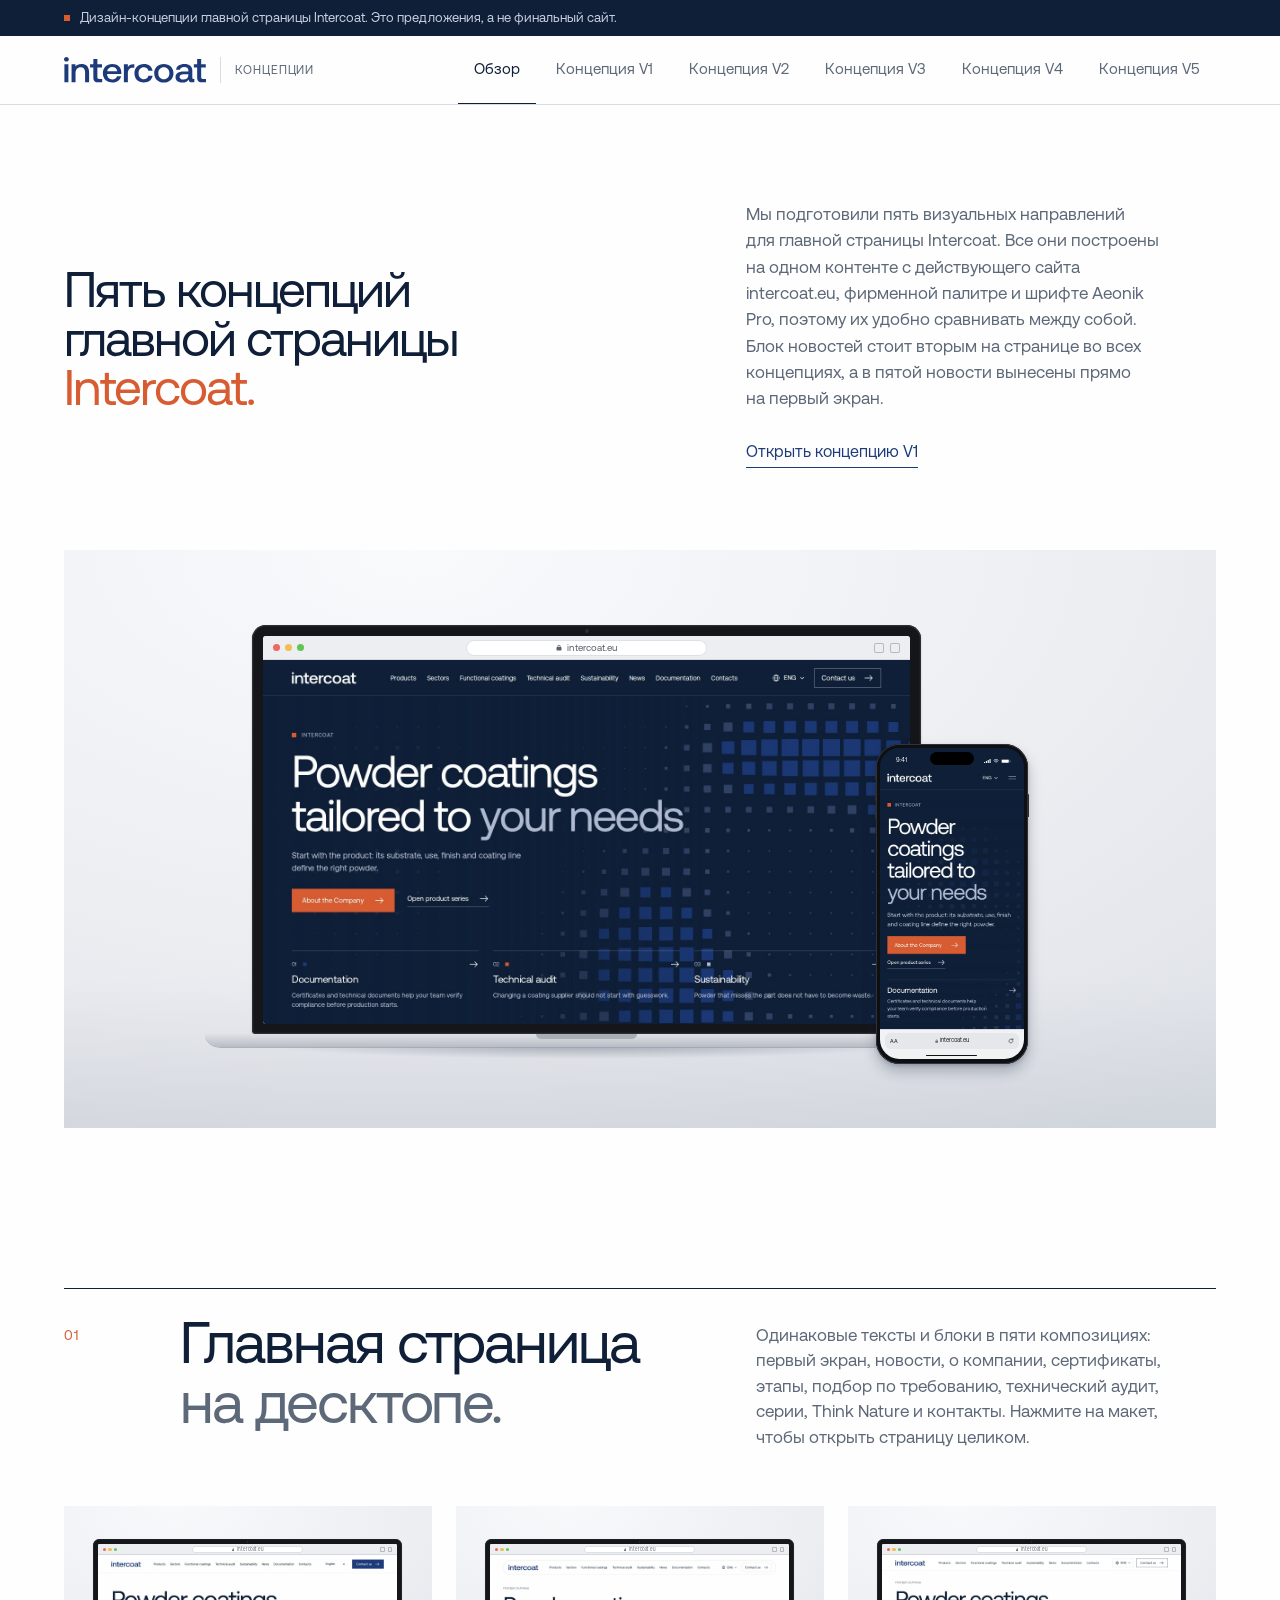
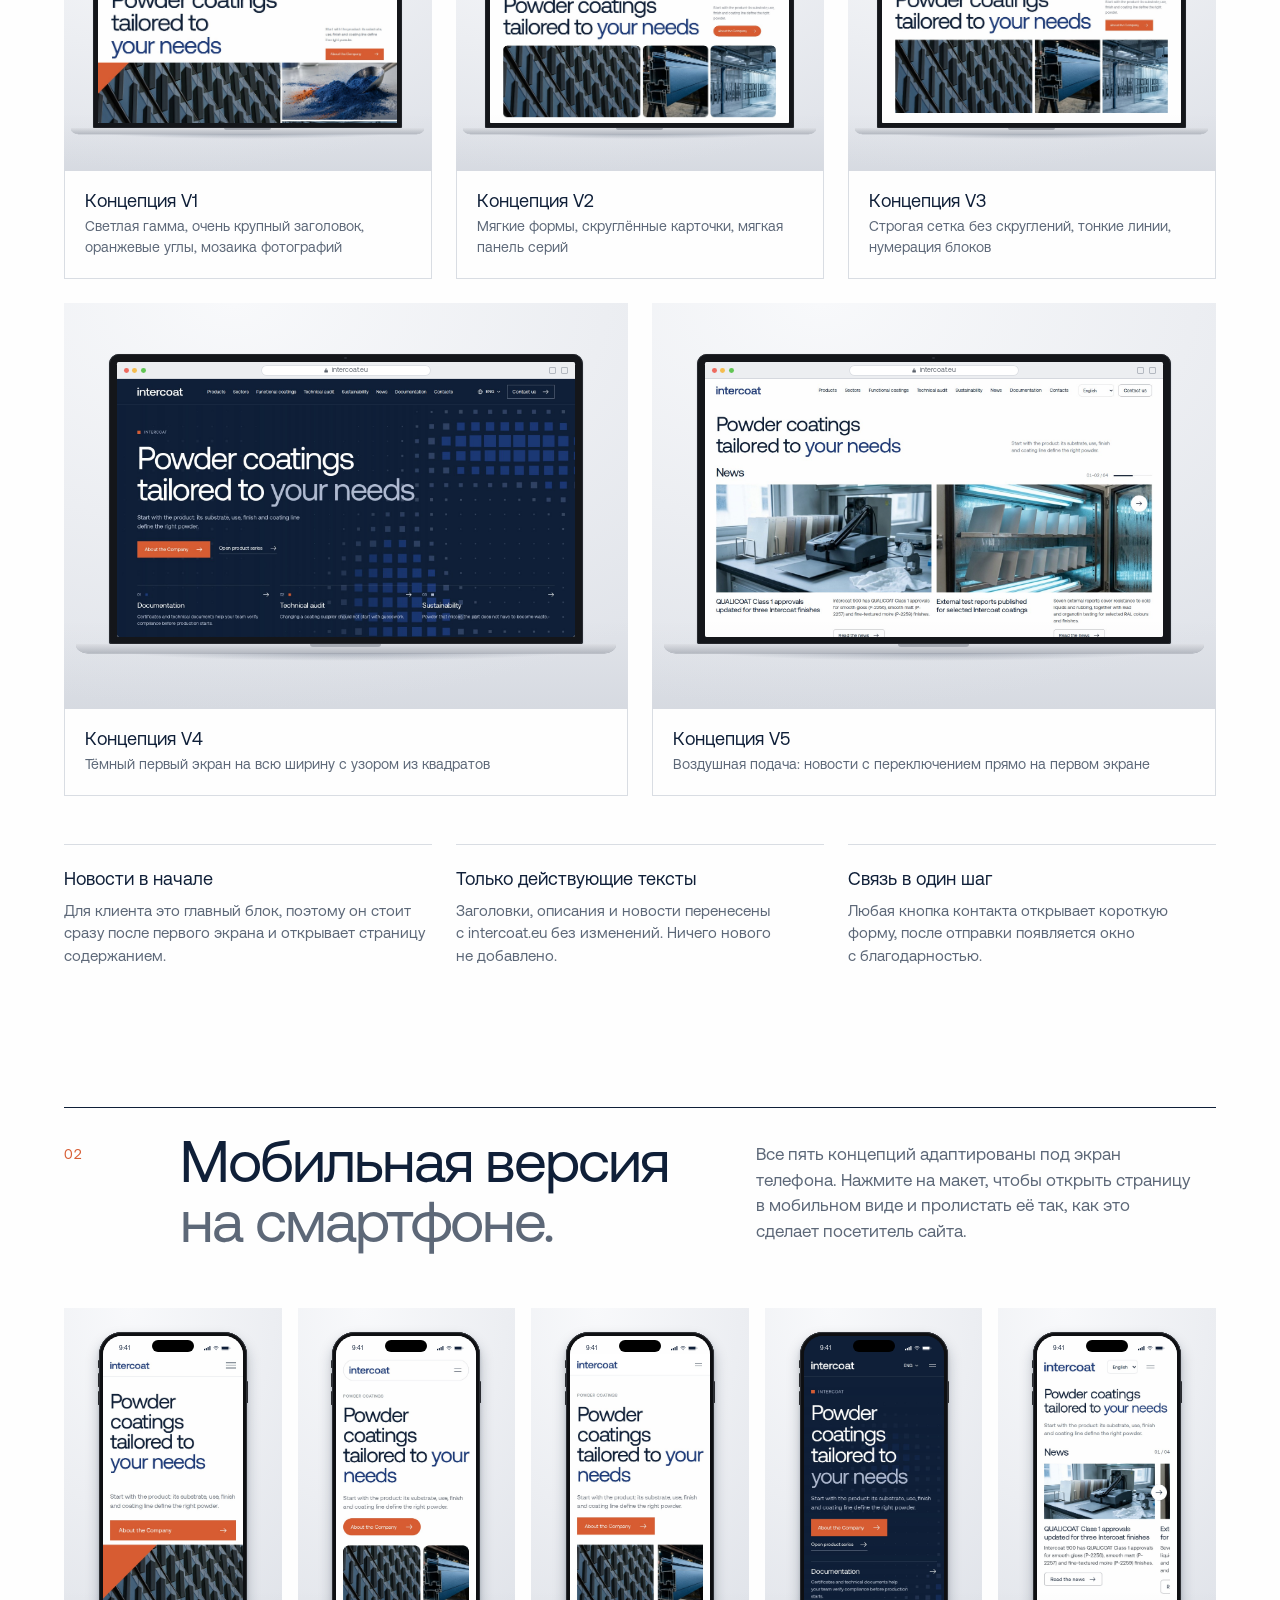
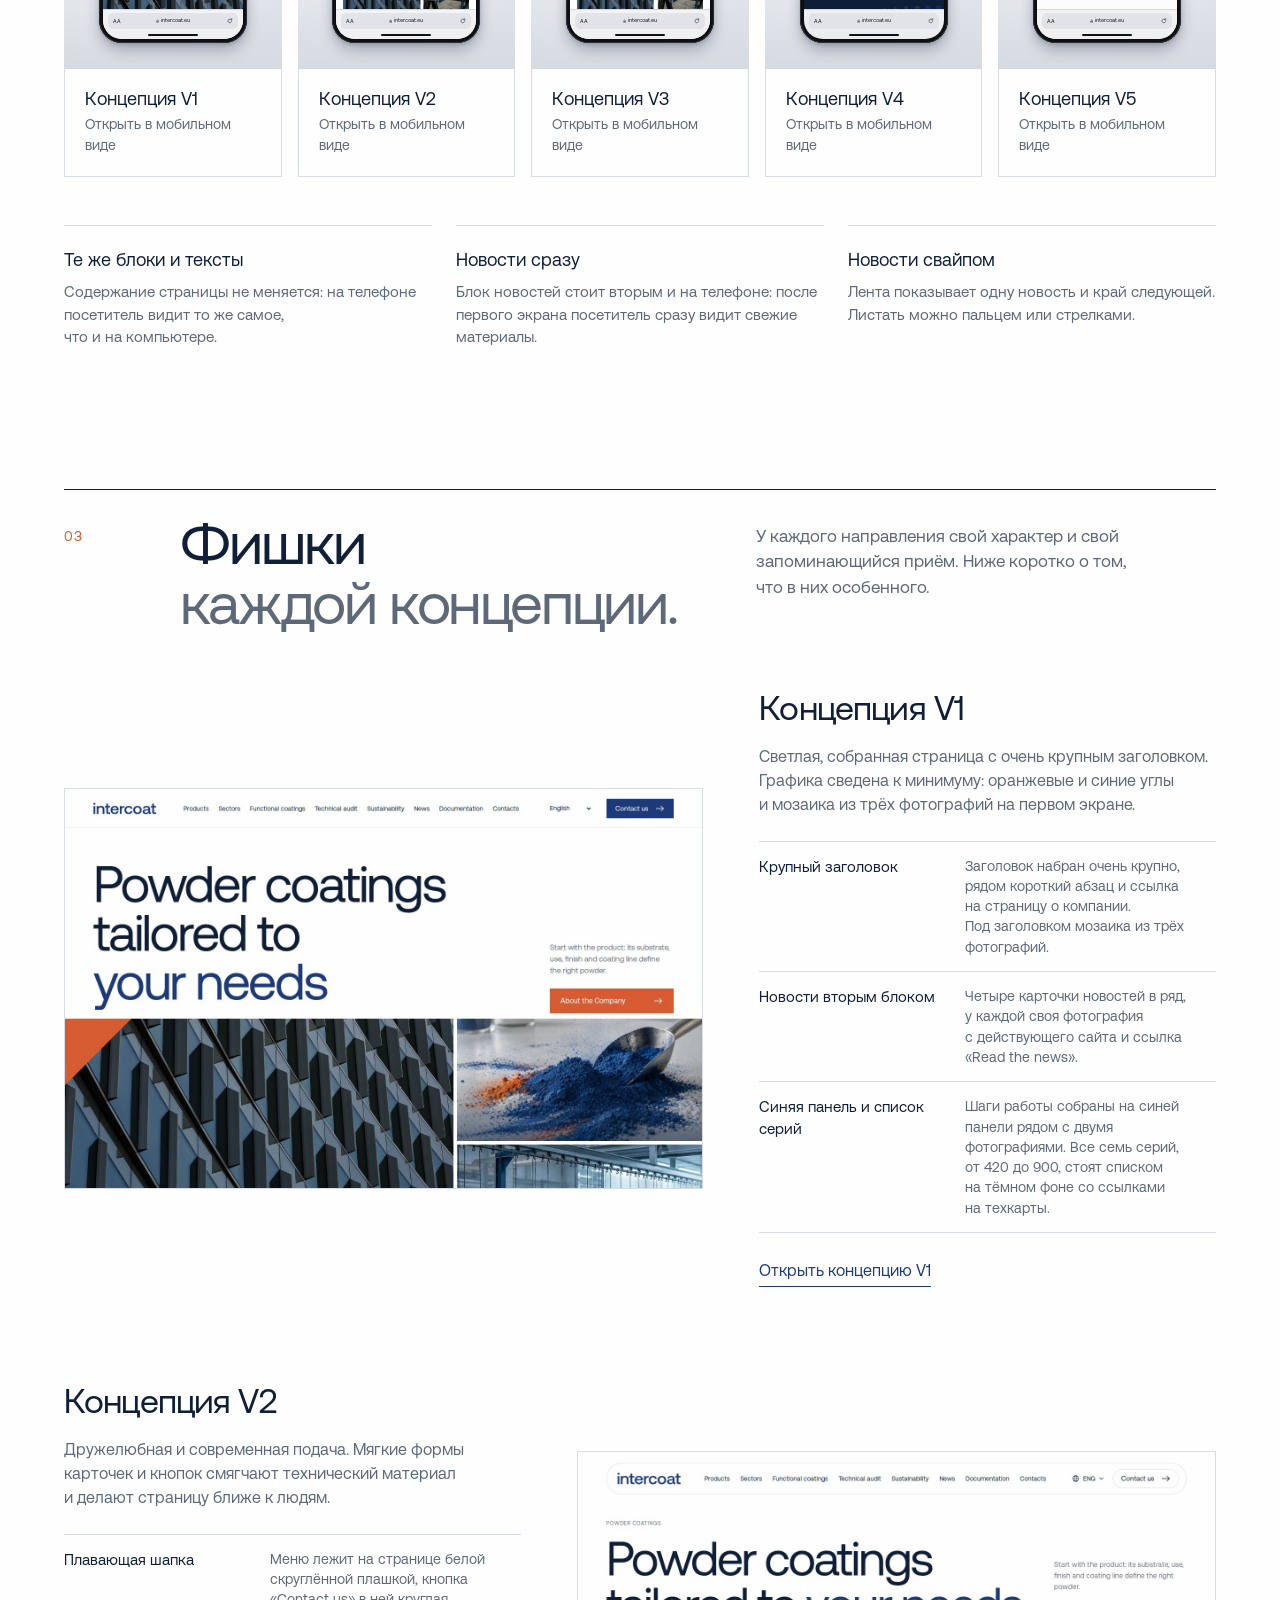
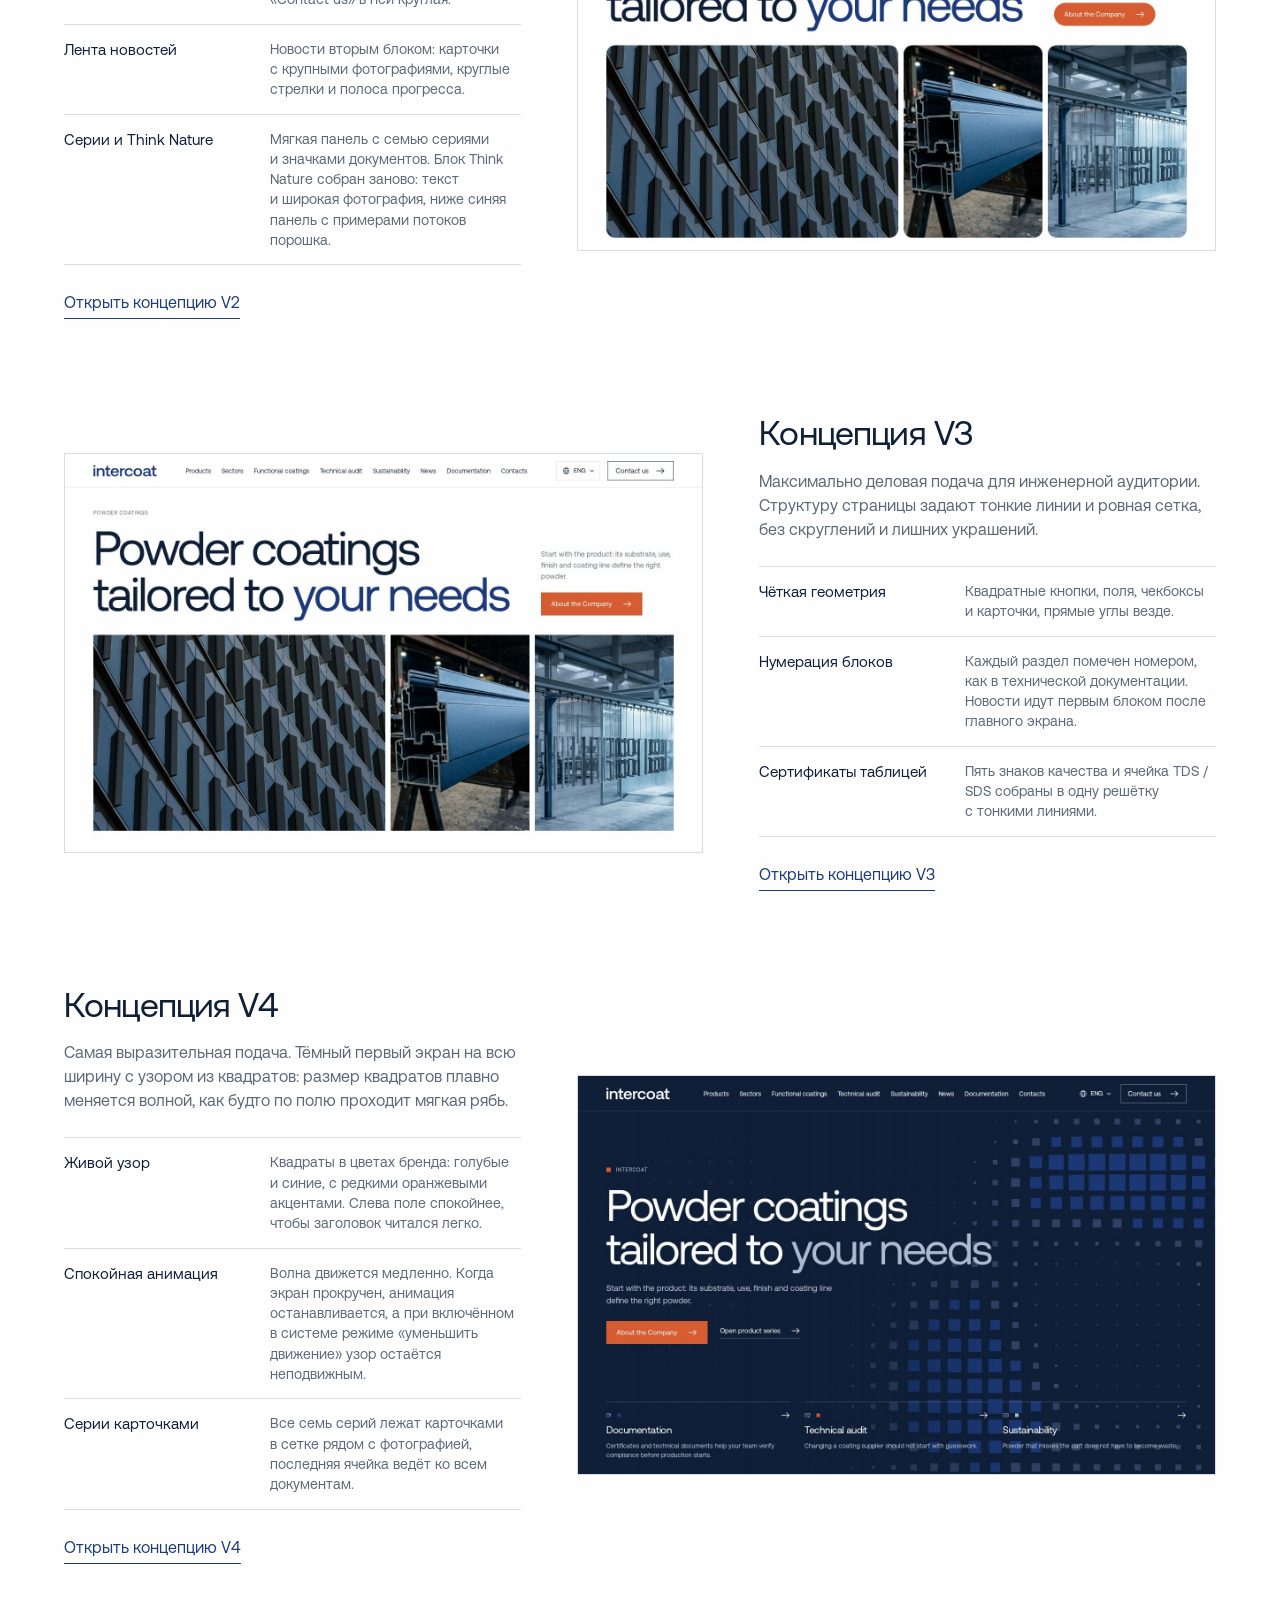
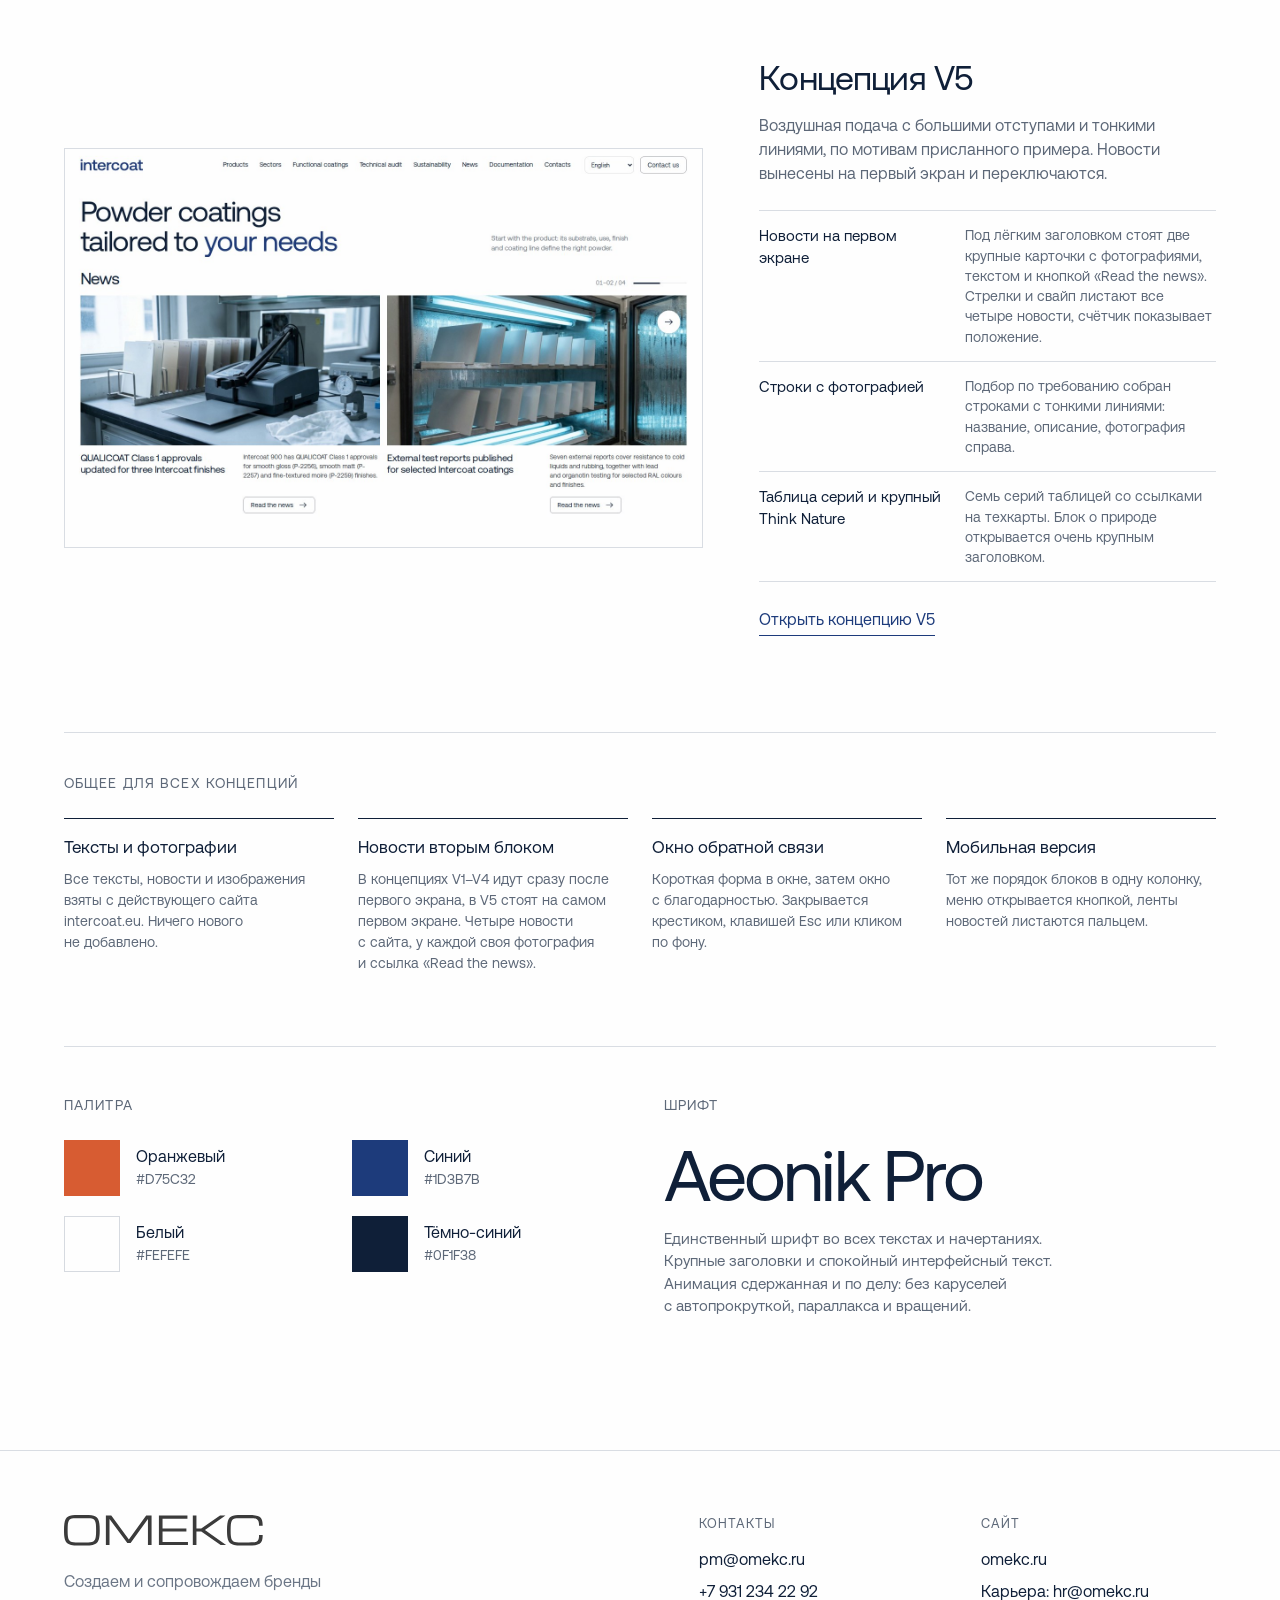
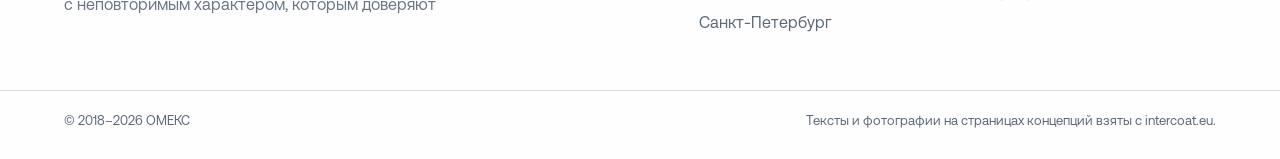
==== index.html @ ce390dae "Intercoat concepts preview" ====
<!DOCTYPE html>
<html lang="ru">
<head>
<meta charset="utf-8">
<meta name="viewport" content="width=device-width, initial-scale=1">
<title>Intercoat — концепции главной страницы</title>
<meta name="description" content="Пять дизайн-концепций главной страницы Intercoat: десктоп 1440 и мобильная версия 360. Концепции, а не финальный сайт.">
<link rel="icon" href="assets/logo.svg?v=1792009986" type="image/svg+xml">
<link rel="stylesheet" href="preview.css?v=1792009986">
</head>
<body>
<!--
ДВИЖЕНИЕ (эта страница-оболочка):
- Вкладки и ссылки: меняется только цвет или подчёркивание, ничего не двигается.
- Переключение концепции: страница просто заменяется, без перехода.
- Анимация внутри концепций описана в блоке «Фишки» и в комментарии в HTML каждой концепции.
Страницы самих концепций остаются на английском языке.
-->
<div class="note-strip"><div class="wrap"><span class="dot"></span>Дизайн-концепции главной страницы Intercoat. Это предложения, а не финальный сайт.</div></div>
<header class="top" id="top">
  <div class="wrap bar">
    <a class="brand" href="#/overview" aria-label="Intercoat — обзор концепций"><img src="assets/logo.svg?v=1792009986" alt="intercoat" height="26"><span class="brand-tag">Концепции</span></a>
    <nav class="tabs" aria-label="Концепции">
      <a href="#/overview" data-tab="overview">Обзор</a>
      <a href="#/c1" data-tab="c1">Концепция V1</a>
      <a href="#/c2" data-tab="c2">Концепция V2</a>
      <a href="#/c3" data-tab="c3">Концепция V3</a>
      <a href="#/c4" data-tab="c4">Концепция V4</a>
      <a href="#/c5" data-tab="c5">Концепция V5</a>
    </nav>
  </div>
</header>

<main id="overview" class="view">
  <section class="hero wrap">
    <div class="hero-grid">
      <h1>Пять концепций<br>главной страницы<br><span>Intercoat.</span></h1>
      <div class="hero-side">
        <p>Мы подготовили пять визуальных направлений для главной страницы Intercoat. Все они построены на одном контенте с действующего сайта intercoat.eu, фирменной палитре и шрифте Aeonik Pro, поэтому их удобно сравнивать между собой. Блок новостей стоит вторым на странице во всех концепциях, а в пятой новости вынесены прямо на первый экран.</p>
        <a class="ulink" href="#/c1">Открыть концепцию V1</a>
      </div>
    </div>
    <figure class="hero-img"><div class="scene"><div class="dev laptop l"><div class="lid"><i class="cam"></i><div class="scr"><div class="chrome"><span class="tl"><i></i><i></i><i></i></span><span class="url"><svg viewBox="0 0 12 14" aria-hidden="true"><path fill="currentColor" d="M3 6V4.5a3 3 0 0 1 6 0V6h.5A1.5 1.5 0 0 1 11 7.5v4A1.5 1.5 0 0 1 9.5 13h-7A1.5 1.5 0 0 1 1 11.5v-4A1.5 1.5 0 0 1 2.5 6H3Zm1.5 0h3V4.5a1.5 1.5 0 0 0-3 0V6Z"/></svg><em>intercoat.eu</em></span><span class="chrome-r"><i></i><i></i></span></div><img src="assets/s_d4.jpg?v=1792009986" alt="Концепция V4 в окне браузера" width="1440" height="810"></div></div><div class="base"><i></i></div></div><div class="dev phone p"><div class="body"><i class="sbtn s1"></i><i class="sbtn s2"></i><i class="sbtn s3"></i><i class="sbtn s4"></i><div class="scr" style="--sb:#0f1f38;--sbt:#ffffff"><div class="status"><span class="time">9:41</span><i class="island"></i><span class="sys"><svg viewBox="0 0 18 12" aria-hidden="true"><rect x="0" y="8" width="3" height="4" rx=".8"/><rect x="5" y="5.5" width="3" height="6.5" rx=".8"/><rect x="10" y="3" width="3" height="9" rx=".8"/><rect x="15" y="0" width="3" height="12" rx=".8"/></svg><svg viewBox="0 0 17 12" aria-hidden="true"><path d="M8.5 2.2c2.3 0 4.4.9 6 2.4l1-1.1A10.4 10.4 0 0 0 8.5.6C5.7.6 3.2 1.7 1.5 3.5l1 1.1a8.8 8.8 0 0 1 6-2.4Zm0 3.6c1.4 0 2.6.5 3.6 1.4l1-1.1A7.3 7.3 0 0 0 8.5 4.2c-1.9 0-3.7.7-5 1.9l1 1.1c1-.9 2.2-1.4 4-1.4Zm0 3.5c.7 0 1.3.2 1.8.7L8.5 12 6.7 10c.5-.5 1.1-.7 1.8-.7Z"/></svg><svg viewBox="0 0 27 12" aria-hidden="true"><rect x=".5" y=".5" width="22" height="11" rx="3.2" fill="none" stroke="currentColor" opacity=".45"/><rect x="2" y="2" width="19" height="8" rx="2" /><rect x="24" y="4" width="2" height="4" rx="1" opacity=".5"/></svg></span></div><img src="assets/s_m4.jpg?v=1792009986" alt="Концепция V4 на экране телефона" width="390" height="711"><div class="safari"><div class="addr"><span class="aa">AA</span><span class="u"><svg viewBox="0 0 12 14" aria-hidden="true"><path fill="currentColor" d="M3 6V4.5a3 3 0 0 1 6 0V6h.5A1.5 1.5 0 0 1 11 7.5v4A1.5 1.5 0 0 1 9.5 13h-7A1.5 1.5 0 0 1 1 11.5v-4A1.5 1.5 0 0 1 2.5 6H3Zm1.5 0h3V4.5a1.5 1.5 0 0 0-3 0V6Z"/></svg><em>intercoat.eu</em></span><svg class="rl" viewBox="0 0 14 14" aria-hidden="true"><path fill="none" stroke="currentColor" stroke-width="1.3" stroke-linecap="round" d="M11.6 7a4.6 4.6 0 1 1-1.4-3.3M11.8 1.6v2.5H9.3"/></svg></div><i class="home"></i></div></div></div></div></div></figure>
  </section>

  <section class="block wrap" id="s1">
    <div class="block-head"><span class="num">01</span><h2>Главная страница<br><span>на десктопе.</span></h2><p>Одинаковые тексты и блоки в пяти композициях: первый экран, новости, о компании, сертификаты, этапы, подбор по требованию, технический аудит, серии, Think Nature и контакты. Нажмите на макет, чтобы открыть страницу целиком.</p></div>
    <div class="grid2 grid5">
      <a class="card" href="#/c1"><div class="surf"><div class="dev laptop "><div class="lid"><i class="cam"></i><div class="scr"><div class="chrome"><span class="tl"><i></i><i></i><i></i></span><span class="url"><svg viewBox="0 0 12 14" aria-hidden="true"><path fill="currentColor" d="M3 6V4.5a3 3 0 0 1 6 0V6h.5A1.5 1.5 0 0 1 11 7.5v4A1.5 1.5 0 0 1 9.5 13h-7A1.5 1.5 0 0 1 1 11.5v-4A1.5 1.5 0 0 1 2.5 6H3Zm1.5 0h3V4.5a1.5 1.5 0 0 0-3 0V6Z"/></svg><em>intercoat.eu</em></span><span class="chrome-r"><i></i><i></i></span></div><img src="assets/s_d1.jpg?v=1792009986" alt="Концепция V1 в окне браузера" width="1440" height="810"></div></div><div class="base"><i></i></div></div></div><div class="cap"><b>Концепция V1</b><span>Светлая гамма, очень крупный заголовок, оранжевые углы, мозаика фотографий</span></div></a>
      <a class="card" href="#/c2"><div class="surf"><div class="dev laptop "><div class="lid"><i class="cam"></i><div class="scr"><div class="chrome"><span class="tl"><i></i><i></i><i></i></span><span class="url"><svg viewBox="0 0 12 14" aria-hidden="true"><path fill="currentColor" d="M3 6V4.5a3 3 0 0 1 6 0V6h.5A1.5 1.5 0 0 1 11 7.5v4A1.5 1.5 0 0 1 9.5 13h-7A1.5 1.5 0 0 1 1 11.5v-4A1.5 1.5 0 0 1 2.5 6H3Zm1.5 0h3V4.5a1.5 1.5 0 0 0-3 0V6Z"/></svg><em>intercoat.eu</em></span><span class="chrome-r"><i></i><i></i></span></div><img src="assets/s_d2.jpg?v=1792009986" alt="Концепция V2 в окне браузера" width="1440" height="810"></div></div><div class="base"><i></i></div></div></div><div class="cap"><b>Концепция V2</b><span>Мягкие формы, скруглённые карточки, мягкая панель серий</span></div></a>
      <a class="card" href="#/c3"><div class="surf"><div class="dev laptop "><div class="lid"><i class="cam"></i><div class="scr"><div class="chrome"><span class="tl"><i></i><i></i><i></i></span><span class="url"><svg viewBox="0 0 12 14" aria-hidden="true"><path fill="currentColor" d="M3 6V4.5a3 3 0 0 1 6 0V6h.5A1.5 1.5 0 0 1 11 7.5v4A1.5 1.5 0 0 1 9.5 13h-7A1.5 1.5 0 0 1 1 11.5v-4A1.5 1.5 0 0 1 2.5 6H3Zm1.5 0h3V4.5a1.5 1.5 0 0 0-3 0V6Z"/></svg><em>intercoat.eu</em></span><span class="chrome-r"><i></i><i></i></span></div><img src="assets/s_d3.jpg?v=1792009986" alt="Концепция V3 в окне браузера" width="1440" height="810"></div></div><div class="base"><i></i></div></div></div><div class="cap"><b>Концепция V3</b><span>Строгая сетка без скруглений, тонкие линии, нумерация блоков</span></div></a>
      <a class="card" href="#/c4"><div class="surf"><div class="dev laptop "><div class="lid"><i class="cam"></i><div class="scr"><div class="chrome"><span class="tl"><i></i><i></i><i></i></span><span class="url"><svg viewBox="0 0 12 14" aria-hidden="true"><path fill="currentColor" d="M3 6V4.5a3 3 0 0 1 6 0V6h.5A1.5 1.5 0 0 1 11 7.5v4A1.5 1.5 0 0 1 9.5 13h-7A1.5 1.5 0 0 1 1 11.5v-4A1.5 1.5 0 0 1 2.5 6H3Zm1.5 0h3V4.5a1.5 1.5 0 0 0-3 0V6Z"/></svg><em>intercoat.eu</em></span><span class="chrome-r"><i></i><i></i></span></div><img src="assets/s_d4.jpg?v=1792009986" alt="Концепция V4 в окне браузера" width="1440" height="810"></div></div><div class="base"><i></i></div></div></div><div class="cap"><b>Концепция V4</b><span>Тёмный первый экран на всю ширину с узором из квадратов</span></div></a>
      <a class="card" href="#/c5"><div class="surf"><div class="dev laptop "><div class="lid"><i class="cam"></i><div class="scr"><div class="chrome"><span class="tl"><i></i><i></i><i></i></span><span class="url"><svg viewBox="0 0 12 14" aria-hidden="true"><path fill="currentColor" d="M3 6V4.5a3 3 0 0 1 6 0V6h.5A1.5 1.5 0 0 1 11 7.5v4A1.5 1.5 0 0 1 9.5 13h-7A1.5 1.5 0 0 1 1 11.5v-4A1.5 1.5 0 0 1 2.5 6H3Zm1.5 0h3V4.5a1.5 1.5 0 0 0-3 0V6Z"/></svg><em>intercoat.eu</em></span><span class="chrome-r"><i></i><i></i></span></div><img src="assets/s_d5.jpg?v=1792009986" alt="Концепция V5 в окне браузера" width="1440" height="810"></div></div><div class="base"><i></i></div></div></div><div class="cap"><b>Концепция V5</b><span>Воздушная подача: новости с переключением прямо на первом экране</span></div></a>
    </div>
    <div class="feats">
      <div><h3>Новости в начале</h3><p>Для клиента это главный блок, поэтому он стоит сразу после первого экрана и открывает страницу содержанием.</p></div>
      <div><h3>Только действующие тексты</h3><p>Заголовки, описания и новости перенесены с intercoat.eu без изменений. Ничего нового не добавлено.</p></div>
      <div><h3>Связь в один шаг</h3><p>Любая кнопка контакта открывает короткую форму, после отправки появляется окно с благодарностью.</p></div>
    </div>
  </section>

  <section class="block wrap" id="s2">
    <div class="block-head"><span class="num">02</span><h2>Мобильная версия<br><span>на смартфоне.</span></h2><p>Все пять концепций адаптированы под экран телефона. Нажмите на макет, чтобы открыть страницу в мобильном виде и пролистать её так, как это сделает посетитель сайта.</p></div>
    <div class="grid2 grid5m">
      <a class="card" href="#/c1" data-mobile><div class="surf"><div class="dev phone "><div class="body"><i class="sbtn s1"></i><i class="sbtn s2"></i><i class="sbtn s3"></i><i class="sbtn s4"></i><div class="scr" style="--sb:#fefefe;--sbt:#0F1F38"><div class="status"><span class="time">9:41</span><i class="island"></i><span class="sys"><svg viewBox="0 0 18 12" aria-hidden="true"><rect x="0" y="8" width="3" height="4" rx=".8"/><rect x="5" y="5.5" width="3" height="6.5" rx=".8"/><rect x="10" y="3" width="3" height="9" rx=".8"/><rect x="15" y="0" width="3" height="12" rx=".8"/></svg><svg viewBox="0 0 17 12" aria-hidden="true"><path d="M8.5 2.2c2.3 0 4.4.9 6 2.4l1-1.1A10.4 10.4 0 0 0 8.5.6C5.7.6 3.2 1.7 1.5 3.5l1 1.1a8.8 8.8 0 0 1 6-2.4Zm0 3.6c1.4 0 2.6.5 3.6 1.4l1-1.1A7.3 7.3 0 0 0 8.5 4.2c-1.9 0-3.7.7-5 1.9l1 1.1c1-.9 2.2-1.4 4-1.4Zm0 3.5c.7 0 1.3.2 1.8.7L8.5 12 6.7 10c.5-.5 1.1-.7 1.8-.7Z"/></svg><svg viewBox="0 0 27 12" aria-hidden="true"><rect x=".5" y=".5" width="22" height="11" rx="3.2" fill="none" stroke="currentColor" opacity=".45"/><rect x="2" y="2" width="19" height="8" rx="2" /><rect x="24" y="4" width="2" height="4" rx="1" opacity=".5"/></svg></span></div><img src="assets/s_m1.jpg?v=1792009986" alt="Концепция V1 на экране телефона" width="390" height="711"><div class="safari"><div class="addr"><span class="aa">AA</span><span class="u"><svg viewBox="0 0 12 14" aria-hidden="true"><path fill="currentColor" d="M3 6V4.5a3 3 0 0 1 6 0V6h.5A1.5 1.5 0 0 1 11 7.5v4A1.5 1.5 0 0 1 9.5 13h-7A1.5 1.5 0 0 1 1 11.5v-4A1.5 1.5 0 0 1 2.5 6H3Zm1.5 0h3V4.5a1.5 1.5 0 0 0-3 0V6Z"/></svg><em>intercoat.eu</em></span><svg class="rl" viewBox="0 0 14 14" aria-hidden="true"><path fill="none" stroke="currentColor" stroke-width="1.3" stroke-linecap="round" d="M11.6 7a4.6 4.6 0 1 1-1.4-3.3M11.8 1.6v2.5H9.3"/></svg></div><i class="home"></i></div></div></div></div></div><div class="cap"><b>Концепция V1</b><span>Открыть в мобильном виде</span></div></a>
      <a class="card" href="#/c2" data-mobile><div class="surf"><div class="dev phone "><div class="body"><i class="sbtn s1"></i><i class="sbtn s2"></i><i class="sbtn s3"></i><i class="sbtn s4"></i><div class="scr" style="--sb:#fefefe;--sbt:#0F1F38"><div class="status"><span class="time">9:41</span><i class="island"></i><span class="sys"><svg viewBox="0 0 18 12" aria-hidden="true"><rect x="0" y="8" width="3" height="4" rx=".8"/><rect x="5" y="5.5" width="3" height="6.5" rx=".8"/><rect x="10" y="3" width="3" height="9" rx=".8"/><rect x="15" y="0" width="3" height="12" rx=".8"/></svg><svg viewBox="0 0 17 12" aria-hidden="true"><path d="M8.5 2.2c2.3 0 4.4.9 6 2.4l1-1.1A10.4 10.4 0 0 0 8.5.6C5.7.6 3.2 1.7 1.5 3.5l1 1.1a8.8 8.8 0 0 1 6-2.4Zm0 3.6c1.4 0 2.6.5 3.6 1.4l1-1.1A7.3 7.3 0 0 0 8.5 4.2c-1.9 0-3.7.7-5 1.9l1 1.1c1-.9 2.2-1.4 4-1.4Zm0 3.5c.7 0 1.3.2 1.8.7L8.5 12 6.7 10c.5-.5 1.1-.7 1.8-.7Z"/></svg><svg viewBox="0 0 27 12" aria-hidden="true"><rect x=".5" y=".5" width="22" height="11" rx="3.2" fill="none" stroke="currentColor" opacity=".45"/><rect x="2" y="2" width="19" height="8" rx="2" /><rect x="24" y="4" width="2" height="4" rx="1" opacity=".5"/></svg></span></div><img src="assets/s_m2.jpg?v=1792009986" alt="Концепция V2 на экране телефона" width="390" height="711"><div class="safari"><div class="addr"><span class="aa">AA</span><span class="u"><svg viewBox="0 0 12 14" aria-hidden="true"><path fill="currentColor" d="M3 6V4.5a3 3 0 0 1 6 0V6h.5A1.5 1.5 0 0 1 11 7.5v4A1.5 1.5 0 0 1 9.5 13h-7A1.5 1.5 0 0 1 1 11.5v-4A1.5 1.5 0 0 1 2.5 6H3Zm1.5 0h3V4.5a1.5 1.5 0 0 0-3 0V6Z"/></svg><em>intercoat.eu</em></span><svg class="rl" viewBox="0 0 14 14" aria-hidden="true"><path fill="none" stroke="currentColor" stroke-width="1.3" stroke-linecap="round" d="M11.6 7a4.6 4.6 0 1 1-1.4-3.3M11.8 1.6v2.5H9.3"/></svg></div><i class="home"></i></div></div></div></div></div><div class="cap"><b>Концепция V2</b><span>Открыть в мобильном виде</span></div></a>
      <a class="card" href="#/c3" data-mobile><div class="surf"><div class="dev phone "><div class="body"><i class="sbtn s1"></i><i class="sbtn s2"></i><i class="sbtn s3"></i><i class="sbtn s4"></i><div class="scr" style="--sb:#fefefe;--sbt:#0F1F38"><div class="status"><span class="time">9:41</span><i class="island"></i><span class="sys"><svg viewBox="0 0 18 12" aria-hidden="true"><rect x="0" y="8" width="3" height="4" rx=".8"/><rect x="5" y="5.5" width="3" height="6.5" rx=".8"/><rect x="10" y="3" width="3" height="9" rx=".8"/><rect x="15" y="0" width="3" height="12" rx=".8"/></svg><svg viewBox="0 0 17 12" aria-hidden="true"><path d="M8.5 2.2c2.3 0 4.4.9 6 2.4l1-1.1A10.4 10.4 0 0 0 8.5.6C5.7.6 3.2 1.7 1.5 3.5l1 1.1a8.8 8.8 0 0 1 6-2.4Zm0 3.6c1.4 0 2.6.5 3.6 1.4l1-1.1A7.3 7.3 0 0 0 8.5 4.2c-1.9 0-3.7.7-5 1.9l1 1.1c1-.9 2.2-1.4 4-1.4Zm0 3.5c.7 0 1.3.2 1.8.7L8.5 12 6.7 10c.5-.5 1.1-.7 1.8-.7Z"/></svg><svg viewBox="0 0 27 12" aria-hidden="true"><rect x=".5" y=".5" width="22" height="11" rx="3.2" fill="none" stroke="currentColor" opacity=".45"/><rect x="2" y="2" width="19" height="8" rx="2" /><rect x="24" y="4" width="2" height="4" rx="1" opacity=".5"/></svg></span></div><img src="assets/s_m3.jpg?v=1792009986" alt="Концепция V3 на экране телефона" width="390" height="711"><div class="safari"><div class="addr"><span class="aa">AA</span><span class="u"><svg viewBox="0 0 12 14" aria-hidden="true"><path fill="currentColor" d="M3 6V4.5a3 3 0 0 1 6 0V6h.5A1.5 1.5 0 0 1 11 7.5v4A1.5 1.5 0 0 1 9.5 13h-7A1.5 1.5 0 0 1 1 11.5v-4A1.5 1.5 0 0 1 2.5 6H3Zm1.5 0h3V4.5a1.5 1.5 0 0 0-3 0V6Z"/></svg><em>intercoat.eu</em></span><svg class="rl" viewBox="0 0 14 14" aria-hidden="true"><path fill="none" stroke="currentColor" stroke-width="1.3" stroke-linecap="round" d="M11.6 7a4.6 4.6 0 1 1-1.4-3.3M11.8 1.6v2.5H9.3"/></svg></div><i class="home"></i></div></div></div></div></div><div class="cap"><b>Концепция V3</b><span>Открыть в мобильном виде</span></div></a>
      <a class="card" href="#/c4" data-mobile><div class="surf"><div class="dev phone "><div class="body"><i class="sbtn s1"></i><i class="sbtn s2"></i><i class="sbtn s3"></i><i class="sbtn s4"></i><div class="scr" style="--sb:#0f1f38;--sbt:#ffffff"><div class="status"><span class="time">9:41</span><i class="island"></i><span class="sys"><svg viewBox="0 0 18 12" aria-hidden="true"><rect x="0" y="8" width="3" height="4" rx=".8"/><rect x="5" y="5.5" width="3" height="6.5" rx=".8"/><rect x="10" y="3" width="3" height="9" rx=".8"/><rect x="15" y="0" width="3" height="12" rx=".8"/></svg><svg viewBox="0 0 17 12" aria-hidden="true"><path d="M8.5 2.2c2.3 0 4.4.9 6 2.4l1-1.1A10.4 10.4 0 0 0 8.5.6C5.7.6 3.2 1.7 1.5 3.5l1 1.1a8.8 8.8 0 0 1 6-2.4Zm0 3.6c1.4 0 2.6.5 3.6 1.4l1-1.1A7.3 7.3 0 0 0 8.5 4.2c-1.9 0-3.7.7-5 1.9l1 1.1c1-.9 2.2-1.4 4-1.4Zm0 3.5c.7 0 1.3.2 1.8.7L8.5 12 6.7 10c.5-.5 1.1-.7 1.8-.7Z"/></svg><svg viewBox="0 0 27 12" aria-hidden="true"><rect x=".5" y=".5" width="22" height="11" rx="3.2" fill="none" stroke="currentColor" opacity=".45"/><rect x="2" y="2" width="19" height="8" rx="2" /><rect x="24" y="4" width="2" height="4" rx="1" opacity=".5"/></svg></span></div><img src="assets/s_m4.jpg?v=1792009986" alt="Концепция V4 на экране телефона" width="390" height="711"><div class="safari"><div class="addr"><span class="aa">AA</span><span class="u"><svg viewBox="0 0 12 14" aria-hidden="true"><path fill="currentColor" d="M3 6V4.5a3 3 0 0 1 6 0V6h.5A1.5 1.5 0 0 1 11 7.5v4A1.5 1.5 0 0 1 9.5 13h-7A1.5 1.5 0 0 1 1 11.5v-4A1.5 1.5 0 0 1 2.5 6H3Zm1.5 0h3V4.5a1.5 1.5 0 0 0-3 0V6Z"/></svg><em>intercoat.eu</em></span><svg class="rl" viewBox="0 0 14 14" aria-hidden="true"><path fill="none" stroke="currentColor" stroke-width="1.3" stroke-linecap="round" d="M11.6 7a4.6 4.6 0 1 1-1.4-3.3M11.8 1.6v2.5H9.3"/></svg></div><i class="home"></i></div></div></div></div></div><div class="cap"><b>Концепция V4</b><span>Открыть в мобильном виде</span></div></a>
      <a class="card" href="#/c5" data-mobile><div class="surf"><div class="dev phone "><div class="body"><i class="sbtn s1"></i><i class="sbtn s2"></i><i class="sbtn s3"></i><i class="sbtn s4"></i><div class="scr" style="--sb:#fefefe;--sbt:#0F1F38"><div class="status"><span class="time">9:41</span><i class="island"></i><span class="sys"><svg viewBox="0 0 18 12" aria-hidden="true"><rect x="0" y="8" width="3" height="4" rx=".8"/><rect x="5" y="5.5" width="3" height="6.5" rx=".8"/><rect x="10" y="3" width="3" height="9" rx=".8"/><rect x="15" y="0" width="3" height="12" rx=".8"/></svg><svg viewBox="0 0 17 12" aria-hidden="true"><path d="M8.5 2.2c2.3 0 4.4.9 6 2.4l1-1.1A10.4 10.4 0 0 0 8.5.6C5.7.6 3.2 1.7 1.5 3.5l1 1.1a8.8 8.8 0 0 1 6-2.4Zm0 3.6c1.4 0 2.6.5 3.6 1.4l1-1.1A7.3 7.3 0 0 0 8.5 4.2c-1.9 0-3.7.7-5 1.9l1 1.1c1-.9 2.2-1.4 4-1.4Zm0 3.5c.7 0 1.3.2 1.8.7L8.5 12 6.7 10c.5-.5 1.1-.7 1.8-.7Z"/></svg><svg viewBox="0 0 27 12" aria-hidden="true"><rect x=".5" y=".5" width="22" height="11" rx="3.2" fill="none" stroke="currentColor" opacity=".45"/><rect x="2" y="2" width="19" height="8" rx="2" /><rect x="24" y="4" width="2" height="4" rx="1" opacity=".5"/></svg></span></div><img src="assets/s_m5.jpg?v=1792009986" alt="Концепция V5 на экране телефона" width="390" height="711"><div class="safari"><div class="addr"><span class="aa">AA</span><span class="u"><svg viewBox="0 0 12 14" aria-hidden="true"><path fill="currentColor" d="M3 6V4.5a3 3 0 0 1 6 0V6h.5A1.5 1.5 0 0 1 11 7.5v4A1.5 1.5 0 0 1 9.5 13h-7A1.5 1.5 0 0 1 1 11.5v-4A1.5 1.5 0 0 1 2.5 6H3Zm1.5 0h3V4.5a1.5 1.5 0 0 0-3 0V6Z"/></svg><em>intercoat.eu</em></span><svg class="rl" viewBox="0 0 14 14" aria-hidden="true"><path fill="none" stroke="currentColor" stroke-width="1.3" stroke-linecap="round" d="M11.6 7a4.6 4.6 0 1 1-1.4-3.3M11.8 1.6v2.5H9.3"/></svg></div><i class="home"></i></div></div></div></div></div><div class="cap"><b>Концепция V5</b><span>Открыть в мобильном виде</span></div></a>
    </div>
    <div class="feats">
      <div><h3>Те же блоки и тексты</h3><p>Содержание страницы не меняется: на телефоне посетитель видит то же самое, что и на компьютере.</p></div>
      <div><h3>Новости сразу</h3><p>Блок новостей стоит вторым и на телефоне: после первого экрана посетитель сразу видит свежие материалы.</p></div>
      <div><h3>Новости свайпом</h3><p>Лента показывает одну новость и край следующей. Листать можно пальцем или стрелками.</p></div>
    </div>
  </section>

  <section class="block wrap" id="s3">
    <div class="block-head"><span class="num">03</span><h2>Фишки<br><span>каждой концепции.</span></h2><p>У каждого направления свой характер и свой запоминающийся приём. Ниже коротко о том, что в них особенного.</p></div>
    <article class="fiche" id="f-c1">
      <a class="fiche-img" href="#/c1"><img src="assets/v1.jpg?v=1792009986" alt="Концепция V1"></a>
      <div class="fiche-txt"><h3>Концепция V1</h3><p>Светлая, собранная страница с очень крупным заголовком. Графика сведена к минимуму: оранжевые и синие углы и мозаика из трёх фотографий на первом экране.</p><ul><li><b>Крупный заголовок</b><span>Заголовок набран очень крупно, рядом короткий абзац и ссылка на страницу о компании. Под заголовком мозаика из трёх фотографий.</span></li><li><b>Новости вторым блоком</b><span>Четыре карточки новостей в ряд, у каждой своя фотография с действующего сайта и ссылка «Read the news».</span></li><li><b>Синяя панель и список серий</b><span>Шаги работы собраны на синей панели рядом с двумя фотографиями. Все семь серий, от 420 до 900, стоят списком на тёмном фоне со ссылками на техкарты.</span></li></ul><a class="ulink" href="#/c1">Открыть концепцию V1</a></div>
    </article>
    <article class="fiche rev" id="f-c2">
      <a class="fiche-img" href="#/c2"><img src="assets/v2.jpg?v=1792009986" alt="Концепция V2"></a>
      <div class="fiche-txt"><h3>Концепция V2</h3><p>Дружелюбная и современная подача. Мягкие формы карточек и кнопок смягчают технический материал и делают страницу ближе к людям.</p><ul><li><b>Плавающая шапка</b><span>Меню лежит на странице белой скруглённой плашкой, кнопка «Contact us» в ней круглая.</span></li><li><b>Лента новостей</b><span>Новости вторым блоком: карточки с крупными фотографиями, круглые стрелки и полоса прогресса.</span></li><li><b>Серии и Think Nature</b><span>Мягкая панель с семью сериями и значками документов. Блок Think Nature собран заново: текст и широкая фотография, ниже синяя панель с примерами потоков порошка.</span></li></ul><a class="ulink" href="#/c2">Открыть концепцию V2</a></div>
    </article>
    <article class="fiche" id="f-c3">
      <a class="fiche-img" href="#/c3"><img src="assets/v3.jpg?v=1792009986" alt="Концепция V3"></a>
      <div class="fiche-txt"><h3>Концепция V3</h3><p>Максимально деловая подача для инженерной аудитории. Структуру страницы задают тонкие линии и ровная сетка, без скруглений и лишних украшений.</p><ul><li><b>Чёткая геометрия</b><span>Квадратные кнопки, поля, чекбоксы и карточки, прямые углы везде.</span></li><li><b>Нумерация блоков</b><span>Каждый раздел помечен номером, как в технической документации. Новости идут первым блоком после главного экрана.</span></li><li><b>Сертификаты таблицей</b><span>Пять знаков качества и ячейка TDS / SDS собраны в одну решётку с тонкими линиями.</span></li></ul><a class="ulink" href="#/c3">Открыть концепцию V3</a></div>
    </article>
    <article class="fiche rev" id="f-c4">
      <a class="fiche-img" href="#/c4"><img src="assets/v4.jpg?v=1792009986" alt="Концепция V4"></a>
      <div class="fiche-txt"><h3>Концепция V4</h3><p>Самая выразительная подача. Тёмный первый экран на всю ширину с узором из квадратов: размер квадратов плавно меняется волной, как будто по полю проходит мягкая рябь.</p><ul><li><b>Живой узор</b><span>Квадраты в цветах бренда: голубые и синие, с редкими оранжевыми акцентами. Слева поле спокойнее, чтобы заголовок читался легко.</span></li><li><b>Спокойная анимация</b><span>Волна движется медленно. Когда экран прокручен, анимация останавливается, а при включённом в системе режиме «уменьшить движение» узор остаётся неподвижным.</span></li><li><b>Серии карточками</b><span>Все семь серий лежат карточками в сетке рядом с фотографией, последняя ячейка ведёт ко всем документам.</span></li></ul><a class="ulink" href="#/c4">Открыть концепцию V4</a></div>
    </article>

    <article class="fiche" id="f-c5">
      <a class="fiche-img" href="#/c5"><img src="assets/v5.jpg?v=1792009986" alt="Концепция V5"></a>
      <div class="fiche-txt"><h3>Концепция V5</h3><p>Воздушная подача с большими отступами и тонкими линиями, по мотивам присланного примера. Новости вынесены на первый экран и переключаются.</p><ul><li><b>Новости на первом экране</b><span>Под лёгким заголовком стоят две крупные карточки с фотографиями, текстом и кнопкой «Read the news». Стрелки и свайп листают все четыре новости, счётчик показывает положение.</span></li><li><b>Строки с фотографией</b><span>Подбор по требованию собран строками с тонкими линиями: название, описание, фотография справа.</span></li><li><b>Таблица серий и крупный Think Nature</b><span>Семь серий таблицей со ссылками на техкарты. Блок о природе открывается очень крупным заголовком.</span></li></ul><a class="ulink" href="#/c5">Открыть концепцию V5</a></div>
    </article>

    <div class="shared">
      <h3>Общее для всех концепций</h3>
      <div class="shared-grid">
        <div><b>Тексты и фотографии</b><p>Все тексты, новости и изображения взяты с действующего сайта intercoat.eu. Ничего нового не добавлено.</p></div>
        <div><b>Новости вторым блоком</b><p>В концепциях V1–V4 идут сразу после первого экрана, в V5 стоят на самом первом экране. Четыре новости с сайта, у каждой своя фотография и ссылка «Read the news».</p></div>
        <div><b>Окно обратной связи</b><p>Короткая форма в окне, затем окно с благодарностью. Закрывается крестиком, клавишей Esc или кликом по фону.</p></div>
        <div><b>Мобильная версия</b><p>Тот же порядок блоков в одну колонку, меню открывается кнопкой, ленты новостей листаются пальцем.</p></div>
      </div>
    </div>

    <div class="spec">
      <div class="spec-col">
        <h3>Палитра</h3>
        <ul class="sw">
          <li><i style="background:#D75C32"></i><b>Оранжевый</b><span>#D75C32</span></li>
          <li><i style="background:#1D3B7B"></i><b>Синий</b><span>#1D3B7B</span></li>
          <li><i style="background:#FEFEFE;box-shadow:inset 0 0 0 1px #d6dae0"></i><b>Белый</b><span>#FEFEFE</span></li>
          <li><i style="background:#0F1F38"></i><b>Тёмно-синий</b><span>#0F1F38</span></li>
        </ul>
      </div>
      <div class="spec-col">
        <h3>Шрифт</h3>
        <p class="type-big">Aeonik Pro</p>
        <p class="type-small">Единственный шрифт во всех текстах и начертаниях. Крупные заголовки и спокойный интерфейсный текст. Анимация сдержанная и по делу: без каруселей с автопрокруткой, параллакса и вращений.</p>
      </div>
    </div>
  </section>

  <footer class="foot">
    <div class="wrap foot-in">
      <div class="foot-brand">
        <a href="https://omekc.ru/" target="_blank" rel="noopener" aria-label="ОМЕКС"><img src="assets/omeks-logo.svg?v=1792009986" alt="ОМЕКС" width="200" height="31"></a>
        <p class="slogan">Создаем и сопровождаем бренды с неповторимым характером, которым доверяют</p>
      </div>
      <div class="fc"><h4>Контакты</h4><a href="mailto:pm@omekc.ru">pm@omekc.ru</a><a href="tel:+79312342292">+7 931 234 22 92</a><span class="txt">Санкт-Петербург</span></div>
      <div class="fc"><h4>Сайт</h4><a href="https://omekc.ru/" target="_blank" rel="noopener">omekc.ru</a><a href="mailto:hr@omekc.ru">Карьера: hr@omekc.ru</a></div>
    </div>
    <div class="wrap foot-bottom"><span class="copy">© 2018–2026 ОМЕКС</span><span class="note">Тексты и фотографии на страницах концепций взяты с intercoat.eu.</span></div>
  </footer>
</main>

<main id="viewer" class="view" hidden>
  <div class="vbar">
    <div class="wrap vbar-in">
      <div class="vtitle"><b id="vname"></b><span id="vdesc"></span></div>
      <div class="vctl">
        <div class="seg" role="group" aria-label="Ширина превью">
          <button type="button" data-mode="desktop" aria-pressed="true">Десктоп</button>
          <button type="button" data-mode="mobile" aria-pressed="false">Мобильная 360</button>
        </div>
        <a class="ulink" id="vopen" href="#" target="_blank" rel="noopener">Открыть в новой вкладке</a>
      </div>
    </div>
  </div>
  <div class="stage" id="stage"><iframe id="frame" title="Превью концепции" src="about:blank"></iframe></div>
</main>

<script src="preview.js?v=1792009986"></script>
</body>
</html>
---- preview.css ----
@font-face{font-family:"Aeonik Pro";src:url("fonts/aeonikpro-regular.otf") format("opentype");font-weight:100 900;font-style:normal;font-display:swap}
:root{--orange:#D75C32;--blue:#1D3B7B;--white:#FEFEFE;--navy:#0F1F38;--mute:#5d6878;--line:#d9dde3;--bg:#F3F4F6;--pad:64px;--top:104px}
*{box-sizing:border-box;margin:0;padding:0;border-radius:0}
html{scroll-behavior:auto;scroll-padding-top:120px}
body{font-family:"Aeonik Pro",sans-serif;font-synthesis:none;font-weight:400;background:var(--white);color:var(--navy);font-size:16px;line-height:1.5;-webkit-font-smoothing:antialiased}
h1,h2,h3,b,dt,button{font-weight:400}
a{color:inherit;text-decoration:none}
img{display:block;max-width:100%;height:auto}
[hidden]{display:none!important}
.wrap{max-width:1440px;margin:0 auto;padding:0 var(--pad)}
.note-strip{background:var(--navy);color:#c9d1de;font-size:13px;line-height:20px}
.note-strip .wrap{display:flex;align-items:center;gap:10px;min-height:36px;padding-top:8px;padding-bottom:8px}
.note-strip .dot{width:6px;height:6px;background:var(--orange);flex:none}
.top{position:sticky;top:0;z-index:20;background:var(--white);border-bottom:1px solid var(--line)}
.bar{display:flex;align-items:center;justify-content:space-between;gap:32px;height:68px}
.brand{display:flex;align-items:center;gap:14px;flex:none}
.brand-tag{font-size:12px;letter-spacing:.08em;text-transform:uppercase;color:var(--mute);padding-left:14px;border-left:1px solid var(--line);line-height:26px}
.tabs{display:flex;gap:4px;overflow-x:auto;scrollbar-width:none}
.tabs::-webkit-scrollbar{display:none}
.tabs a{display:flex;align-items:center;gap:8px;height:68px;padding:0 16px;font-size:15px;color:var(--mute);white-space:nowrap;border-bottom:2px solid transparent;margin-bottom:-1px}
.tabs a i{font-style:normal;font-size:12px;color:var(--orange);font-variant-numeric:tabular-nums}
.tabs a:hover{color:var(--navy)}
.tabs a[aria-current="page"]{color:var(--navy);border-bottom-color:var(--navy)}
.ulink{display:inline-block;font-size:16px;color:var(--blue);border-bottom:1px solid currentColor;padding-bottom:3px;align-self:flex-start}
.ulink:hover{color:var(--orange)}
/* hero */
.hero{padding-top:96px;padding-bottom:40px}
.hero-grid{display:grid;grid-template-columns:7fr 5fr;gap:24px;align-items:end;margin-bottom:72px}
h1{font-size:clamp(34px,3.9vw,60px);line-height:.98;letter-spacing:-.04em}
h1 span{color:var(--orange)}
.hero-side{display:flex;flex-direction:column;gap:28px;padding-bottom:10px;max-width:430px}
.hero-side p{font-size:18px;line-height:1.5;color:var(--mute)}
/* blocks */
.block{padding-top:120px;padding-bottom:20px}
.block-head{display:grid;grid-template-columns:1fr 6fr 5fr;gap:24px;align-items:start;margin-bottom:56px;padding-top:24px;border-top:1px solid var(--navy)}
.num{font-size:14px;color:var(--orange);letter-spacing:.06em;padding-top:12px}
h2{font-size:clamp(34px,4.6vw,64px);line-height:1.02;letter-spacing:-.035em}
h2 span{color:var(--mute)}
.block-head p{font-size:17px;color:var(--mute);max-width:440px;padding-top:10px}
.grid2{display:grid;grid-template-columns:1fr 1fr;gap:24px}
.card{display:flex;flex-direction:column;background:var(--white)}
.cap{display:flex;flex-direction:column;gap:2px;padding:16px 20px 20px;background:var(--white);border:1px solid var(--line);border-top:0;flex:1}
.cap b{font-size:18px}
.cap span{font-size:14px;color:var(--mute)}
.card:hover .cap b{color:var(--orange)}
.feats{display:grid;grid-template-columns:repeat(3,1fr);gap:24px;margin-top:48px}
.feats>div{padding-top:20px;border-top:1px solid var(--line)}
.feats h3{font-size:18px;margin-bottom:8px}
.feats p{font-size:15px;color:var(--mute);max-width:380px}
/* details */
.detail{display:grid;grid-template-columns:7fr 5fr;gap:48px;align-items:center;margin-bottom:96px}
.detail.rev{grid-template-columns:7fr 5fr}
.detail .d-img img{width:100%;border:1px solid var(--line)}
.d-pair{display:grid;grid-template-columns:1fr 1fr;gap:16px}
.d-txt h3{font-size:28px;line-height:1.1;letter-spacing:-.02em;margin-bottom:16px}
.d-txt p{font-size:16px;color:var(--mute);max-width:420px}
.spec{display:grid;grid-template-columns:1fr 1fr;gap:48px;padding-top:48px;border-top:1px solid var(--line);margin-bottom:72px}
.spec h3,.motion h3{font-size:14px;letter-spacing:.08em;text-transform:uppercase;color:var(--mute);margin-bottom:24px}
.sw{list-style:none;display:grid;grid-template-columns:1fr 1fr;gap:20px 24px}
.sw li{display:grid;grid-template-columns:56px 1fr;grid-template-rows:auto auto;column-gap:16px;align-items:center}
.sw i{grid-row:1/3;width:56px;height:56px;display:block}
.sw b{font-size:16px;align-self:end}
.sw span{font-size:14px;color:var(--mute);align-self:start}
.type-big{font-size:72px;line-height:1;letter-spacing:-.04em;margin-bottom:16px}
.type-small{font-size:15px;color:var(--mute);max-width:420px}
.motion{padding-top:48px;border-top:1px solid var(--line);margin-bottom:40px}
.motion .lead{font-size:20px;line-height:1.4;max-width:720px;margin-bottom:32px}
.motion dl>div{display:grid;grid-template-columns:240px 1fr;gap:24px;padding:18px 0;border-top:1px solid var(--line)}
.motion dt{font-size:16px}
.motion dd{font-size:15px;color:var(--mute);max-width:640px}
/* viewer */
#viewer{display:flex;flex-direction:column;height:calc(100vh - var(--top))}
.vbar{border-bottom:1px solid var(--line);background:var(--white)}
.vbar-in{display:flex;align-items:center;justify-content:space-between;gap:24px;min-height:56px}
.vtitle{display:flex;align-items:baseline;gap:16px;min-width:0}
.vtitle b{font-size:16px;white-space:nowrap}
.vtitle span{font-size:14px;color:var(--mute);overflow:hidden;text-overflow:ellipsis;white-space:nowrap}
.vctl{display:flex;align-items:center;gap:24px;flex:none}
.vctl .ulink{align-self:center}
.seg{display:flex;border:1px solid var(--navy)}
.seg button{font-family:inherit;font-size:14px;padding:8px 16px;background:var(--white);color:var(--navy);border:0;cursor:pointer}
.seg button+button{border-left:1px solid var(--navy)}
.seg button[aria-pressed="true"]{background:var(--navy);color:var(--white)}
.stage{flex:1;min-height:0;background:var(--bg);display:flex;justify-content:center}
.stage iframe{border:0;width:100%;height:100%;background:var(--white)}
.stage.mobile{padding:24px 0}
.stage.mobile iframe{width:360px;height:100%;border:1px solid var(--navy)}
:focus-visible{outline:2px solid var(--orange);outline-offset:2px}
@media (max-width:1100px){
  :root{--pad:32px}
  .block-head{grid-template-columns:1fr 1fr}
  .block-head .num{grid-column:1/-1}
  .detail,.detail.rev{grid-template-columns:1fr;gap:24px}
  .hero-grid{grid-template-columns:1fr;gap:32px}
  .brand-tag{display:none}
}
@media (max-width:760px){
  :root{--pad:20px;--top:140px}
  .bar{flex-direction:column;align-items:flex-start;gap:0;height:auto;padding-top:12px}
  .tabs{width:100%;margin:0 calc(var(--pad)*-1);padding:0 calc(var(--pad) - 16px);width:calc(100% + var(--pad)*2)}
  .tabs a{height:48px}
  .hero{padding-top:48px}
  .block{padding-top:72px}
  .block-head{grid-template-columns:1fr}
  .grid2,.feats,.spec{grid-template-columns:1fr}
  .d-pair{grid-template-columns:1fr}
  .sw{grid-template-columns:1fr 1fr}
  .type-big{font-size:48px}
  .motion dl>div{grid-template-columns:1fr;gap:6px}
  .vbar-in{flex-direction:column;align-items:flex-start;gap:10px;padding-top:10px;padding-bottom:10px}
  .vtitle span{display:none}
  .vctl .seg{display:none}
  .note-strip .wrap{align-items:flex-start}
}
@media (prefers-reduced-motion:reduce){*{transition:none!important;animation:none!important}}
.stage.mobile iframe{max-width:100%}
.brand img{height:26px;width:auto}
.d-pair .d-img img{width:100%}
@media (max-width:760px){.brand img{height:22px}}
.d-pair{align-items:start}


.hero-grid{align-items:center}
.hero-side p{font-size:17px;line-height:1.55}
/* fiches */
.fiche{display:grid;grid-template-columns:7fr 5fr;gap:56px;align-items:center;margin-bottom:96px}
.fiche.rev{grid-template-columns:5fr 7fr}
.fiche.rev .fiche-img{order:2}
.fiche-img{display:block;border:1px solid var(--line);background:var(--bg)}
.fiche-img img{width:100%}
.fiche-txt{display:flex;flex-direction:column;gap:18px}
.fiche-txt .tag{font-size:13px;letter-spacing:.08em;text-transform:uppercase;color:var(--orange)}
.fiche-txt h3{font-size:34px;line-height:1.08;letter-spacing:-.025em}
.fiche-txt p{font-size:16px;color:var(--mute);max-width:460px}
.fiche-txt ul{list-style:none;display:flex;flex-direction:column;border-top:1px solid var(--line);margin:6px 0 8px;max-width:520px}
.fiche-txt li{display:grid;grid-template-columns:190px 1fr;gap:16px;padding:14px 0;border-bottom:1px solid var(--line);font-size:14px;line-height:1.45}
.fiche-txt li b{font-size:15px;color:var(--navy)}
.fiche-txt li span{color:var(--mute)}
.shared{padding-top:40px;border-top:1px solid var(--line);margin-bottom:72px}
.shared h3{font-size:14px;letter-spacing:.08em;text-transform:uppercase;color:var(--mute);margin-bottom:24px}
.shared-grid{display:grid;grid-template-columns:repeat(4,1fr);gap:24px}
.shared-grid>div{padding-top:16px;border-top:1px solid var(--navy)}
.shared-grid b{display:block;font-size:17px;margin-bottom:8px}
.shared-grid p{font-size:14px;line-height:1.5;color:var(--mute)}
/* footer ОМЕКС */
.foot{margin-top:40px;border-top:1px solid var(--line);background:var(--white)}
.foot-in{display:grid;grid-template-columns:minmax(0,5fr) minmax(0,2fr) minmax(0,2fr);gap:48px;padding-top:64px;padding-bottom:56px;align-items:start}
.foot-brand{display:flex;flex-direction:column;gap:24px;align-items:flex-start}
.foot-brand img{height:auto;width:200px}
.foot .slogan{font-size:16px;line-height:1.45;letter-spacing:0;color:#6b7686;max-width:380px}
.fc{display:flex;flex-direction:column;gap:8px;font-size:16px;line-height:1.4}
.fc h4{font-weight:400;font-size:13px;letter-spacing:.08em;text-transform:uppercase;color:var(--mute);margin-bottom:8px}
.fc a{align-self:flex-start;color:var(--navy);border-bottom:1px solid transparent}
.fc a:hover{color:var(--orange);border-bottom-color:currentColor}
.fc .txt{color:var(--mute)}
.foot-bottom{display:flex;justify-content:space-between;align-items:baseline;gap:32px;padding-top:20px;padding-bottom:28px;border-top:1px solid var(--line);font-size:13px;line-height:1.5;color:var(--mute)}
.foot-bottom .note{text-align:right}
@media (max-width:1100px){.fiche,.fiche.rev{grid-template-columns:1fr;gap:28px}.fiche.rev .fiche-img{order:0}.shared-grid{grid-template-columns:1fr 1fr}.foot-in{grid-template-columns:1fr 1fr}.foot-brand{grid-column:1/-1}}
@media (max-width:760px){.fiche-txt li{grid-template-columns:1fr;gap:4px}.shared-grid{grid-template-columns:1fr}.foot-in{grid-template-columns:1fr;gap:32px}.foot .slogan{font-size:15px}.foot-bottom{flex-direction:column;gap:6px}.foot-bottom .note{text-align:left}}

/* ---------- device mockups (pure HTML/CSS, screens are sharp screenshots) ---------- */
.surf{position:relative;background:radial-gradient(120% 100% at 30% 0%,#f8f9fb 0%,#eceef2 55%,#e1e4ea 100%);display:flex;align-items:center;justify-content:center;overflow:hidden}
.surf::after{content:"";position:absolute;left:0;right:0;bottom:0;height:22%;background:linear-gradient(rgba(15,31,56,0),rgba(15,31,56,.05));pointer-events:none}
#s1 .surf{padding:9% 8% 10%}
#s2 .surf{padding:11% 16% 12%}
.grid4{grid-template-columns:repeat(4,1fr)}
.dev{container-type:inline-size;position:relative;width:100%}
.dev svg{display:block}
.dev img{display:block;width:100%;height:auto}
.dev em{font-style:normal}
/* laptop */
.laptop{--r:1px}
.laptop .lid{position:relative;background:#14161a;border-radius:2.1cqw 2.1cqw .6cqw .6cqw;padding:1.7cqw 1.7cqw 1.5cqw;box-shadow:inset 0 0 0 .18cqw #2c2f35,0 .15cqw .3cqw rgba(15,31,56,.25)}
.laptop .cam{position:absolute;left:50%;top:.55cqw;width:.6cqw;height:.6cqw;margin-left:-.3cqw;border-radius:50%;background:#2a2d33}
.laptop .scr{background:#fff;overflow:hidden;border-radius:.5cqw}
.laptop .chrome{display:flex;align-items:center;gap:1.6cqw;height:3.6cqw;padding:0 1.5cqw;background:#eceef1;border-bottom:1px solid #d5d8de}
.laptop .tl{display:flex;gap:.7cqw;flex:none;width:9cqw}
.laptop .tl i{width:1.05cqw;height:1.05cqw;border-radius:50%;background:#c8ccd2}
.laptop .tl i:nth-child(1){background:#ee6a5f}.laptop .tl i:nth-child(2){background:#f5bd4f}.laptop .tl i:nth-child(3){background:#61c554}
.laptop .url{flex:1;max-width:36cqw;margin:0 auto;display:flex;align-items:center;justify-content:center;gap:.7cqw;height:2.3cqw;border-radius:1.2cqw;background:#fff;color:#5a616b;font-size:1.45cqw;line-height:1;box-shadow:inset 0 0 0 1px #dde0e5}
.laptop .url svg{width:.9cqw;height:1.05cqw}
.laptop .chrome-r{display:flex;gap:.9cqw;width:9cqw;justify-content:flex-end;flex:none}
.laptop .chrome-r i{width:1.5cqw;height:1.5cqw;border-radius:.3cqw;box-shadow:inset 0 0 0 1px #b4b9c1}
.laptop .base{position:relative;height:1.9cqw;width:114%;margin-left:-7%;background:linear-gradient(#dfe1e6,#b8bcc4);border-radius:0 0 2.4cqw 2.4cqw/0 0 1.9cqw 1.9cqw;box-shadow:0 .1cqw 0 #9da2ab}
.laptop .base i{position:absolute;left:50%;top:0;width:15cqw;height:.75cqw;margin-left:-7.5cqw;background:#a9adb5;border-radius:0 0 1cqw 1cqw}
.laptop::after{content:"";position:absolute;left:2%;right:2%;bottom:-1.8cqw;height:3cqw;background:radial-gradient(ellipse at 50% 30%,rgba(15,31,56,.30),rgba(15,31,56,0) 70%);z-index:-1}
/* phone */
.phone{max-width:340px}
.phone .body{position:relative;background:#0e0f12;border-radius:15.5cqw;padding:2.7cqw;box-shadow:inset 0 0 0 .45cqw #3b3e44,inset 0 0 0 .9cqw #121316,0 1.2cqw 2.4cqw rgba(15,31,56,.18),0 5cqw 9cqw rgba(15,31,56,.26)}
.phone .sbtn{position:absolute;width:.8cqw;background:#2a2c31;border-radius:.4cqw}
.phone .s1{left:-.5cqw;top:19cqw;height:5cqw}
.phone .s2{left:-.5cqw;top:28cqw;height:9.5cqw}
.phone .s3{left:-.5cqw;top:40cqw;height:9.5cqw}
.phone .s4{right:-.5cqw;top:33cqw;height:15cqw}
.phone .scr{position:relative;container-type:inline-size;aspect-ratio:390/844;overflow:hidden;border-radius:12.8cqw;background:var(--sb,#fff);display:flex;flex-direction:column;isolation:isolate}
.phone .scr>*{--u:calc(100cqw/390)}
.phone .status{position:relative;flex:none;height:calc(50*var(--u));display:flex;align-items:flex-end;justify-content:space-between;padding:0 calc(34*var(--u)) calc(9*var(--u)) calc(44*var(--u));background:var(--sb);color:var(--sbt)}
.phone .time{font-size:calc(17*var(--u));line-height:1;letter-spacing:.01em}
.phone .island{position:absolute;left:50%;top:calc(11*var(--u));width:calc(118*var(--u));height:calc(34*var(--u));margin-left:calc(-59*var(--u));border-radius:calc(20*var(--u));background:#000}
.phone .sys{display:flex;align-items:center;gap:calc(6*var(--u));fill:currentColor}
.phone .sys svg:nth-child(1){width:calc(18*var(--u));height:calc(12*var(--u))}
.phone .sys svg:nth-child(2){width:calc(17*var(--u));height:calc(12*var(--u))}
.phone .sys svg:nth-child(3){width:calc(27*var(--u));height:calc(12*var(--u))}
.phone .scr>img{flex:1;min-height:0;width:100%;object-fit:cover;object-position:top}
.phone .safari{position:relative;flex:none;height:calc(83*var(--u));background:rgba(246,246,248,.98);border-top:1px solid #d9dadf;padding:calc(9*var(--u)) calc(14*var(--u)) 0}
.phone .addr{display:flex;align-items:center;justify-content:space-between;height:calc(44*var(--u));padding:0 calc(14*var(--u));border-radius:calc(14*var(--u));background:#e6e7eb;color:#1b1d22;font-size:calc(16*var(--u))}
.phone .aa{font-size:calc(15*var(--u));color:#1b1d22;width:calc(24*var(--u))}
.phone .u{display:flex;align-items:center;gap:calc(6*var(--u));line-height:1}
.phone .u svg{width:calc(9*var(--u));height:calc(11*var(--u));color:#6b6f78}
.phone .rl{width:calc(16*var(--u));height:calc(16*var(--u));color:#1b1d22;margin-left:calc(8*var(--u))}
.phone .home{position:absolute;left:50%;bottom:calc(8*var(--u));width:calc(138*var(--u));height:calc(5*var(--u));margin-left:calc(-69*var(--u));border-radius:calc(3*var(--u));background:#111317}
/* hero scene */
.hero-img{margin:0}
.scene{position:relative;display:flex;align-items:flex-end;justify-content:center;padding:6.5% 6% 6%;background:radial-gradient(110% 120% at 30% 0%,#f9fafc 0%,#eceef2 55%,#dfe2e8 100%);overflow:hidden}
.scene::after{content:"";position:absolute;left:0;right:0;bottom:0;height:26%;background:linear-gradient(rgba(15,31,56,0),rgba(15,31,56,.07));pointer-events:none}
.scene .laptop{width:66%;flex:none;z-index:1;margin-bottom:1.2%}
.scene .phone{width:15%;flex:none;margin-left:-4.5%;z-index:2;margin-bottom:-.5%}
@media (max-width:1100px){.grid4{grid-template-columns:1fr 1fr}#s2 .surf{padding:9% 26% 10%}}
@media (max-width:760px){.scene{padding:9% 5% 7%}.scene .phone{width:20%;margin-left:-6%}.scene .laptop{width:68%}#s2 .surf{padding:9% 22% 10%}#s1 .surf{padding:10% 6% 12%}.grid4{grid-template-columns:1fr 1fr;gap:12px}}

.grid5{grid-template-columns:repeat(6,1fr)}
.grid5>.card{grid-column:span 2}
.grid5>.card:nth-child(n+4){grid-column:span 3}
.grid5m{grid-template-columns:repeat(5,1fr);gap:16px}
@media (max-width:1100px){.grid5{grid-template-columns:1fr 1fr}.grid5>.card,.grid5>.card:nth-child(n+4){grid-column:auto}.grid5>.card:last-child{grid-column:1/-1}.grid5m{grid-template-columns:repeat(3,1fr)}}
@media (max-width:760px){.grid5{grid-template-columns:1fr}.grid5>.card:last-child{grid-column:auto}.grid5m{grid-template-columns:1fr 1fr;gap:12px}}
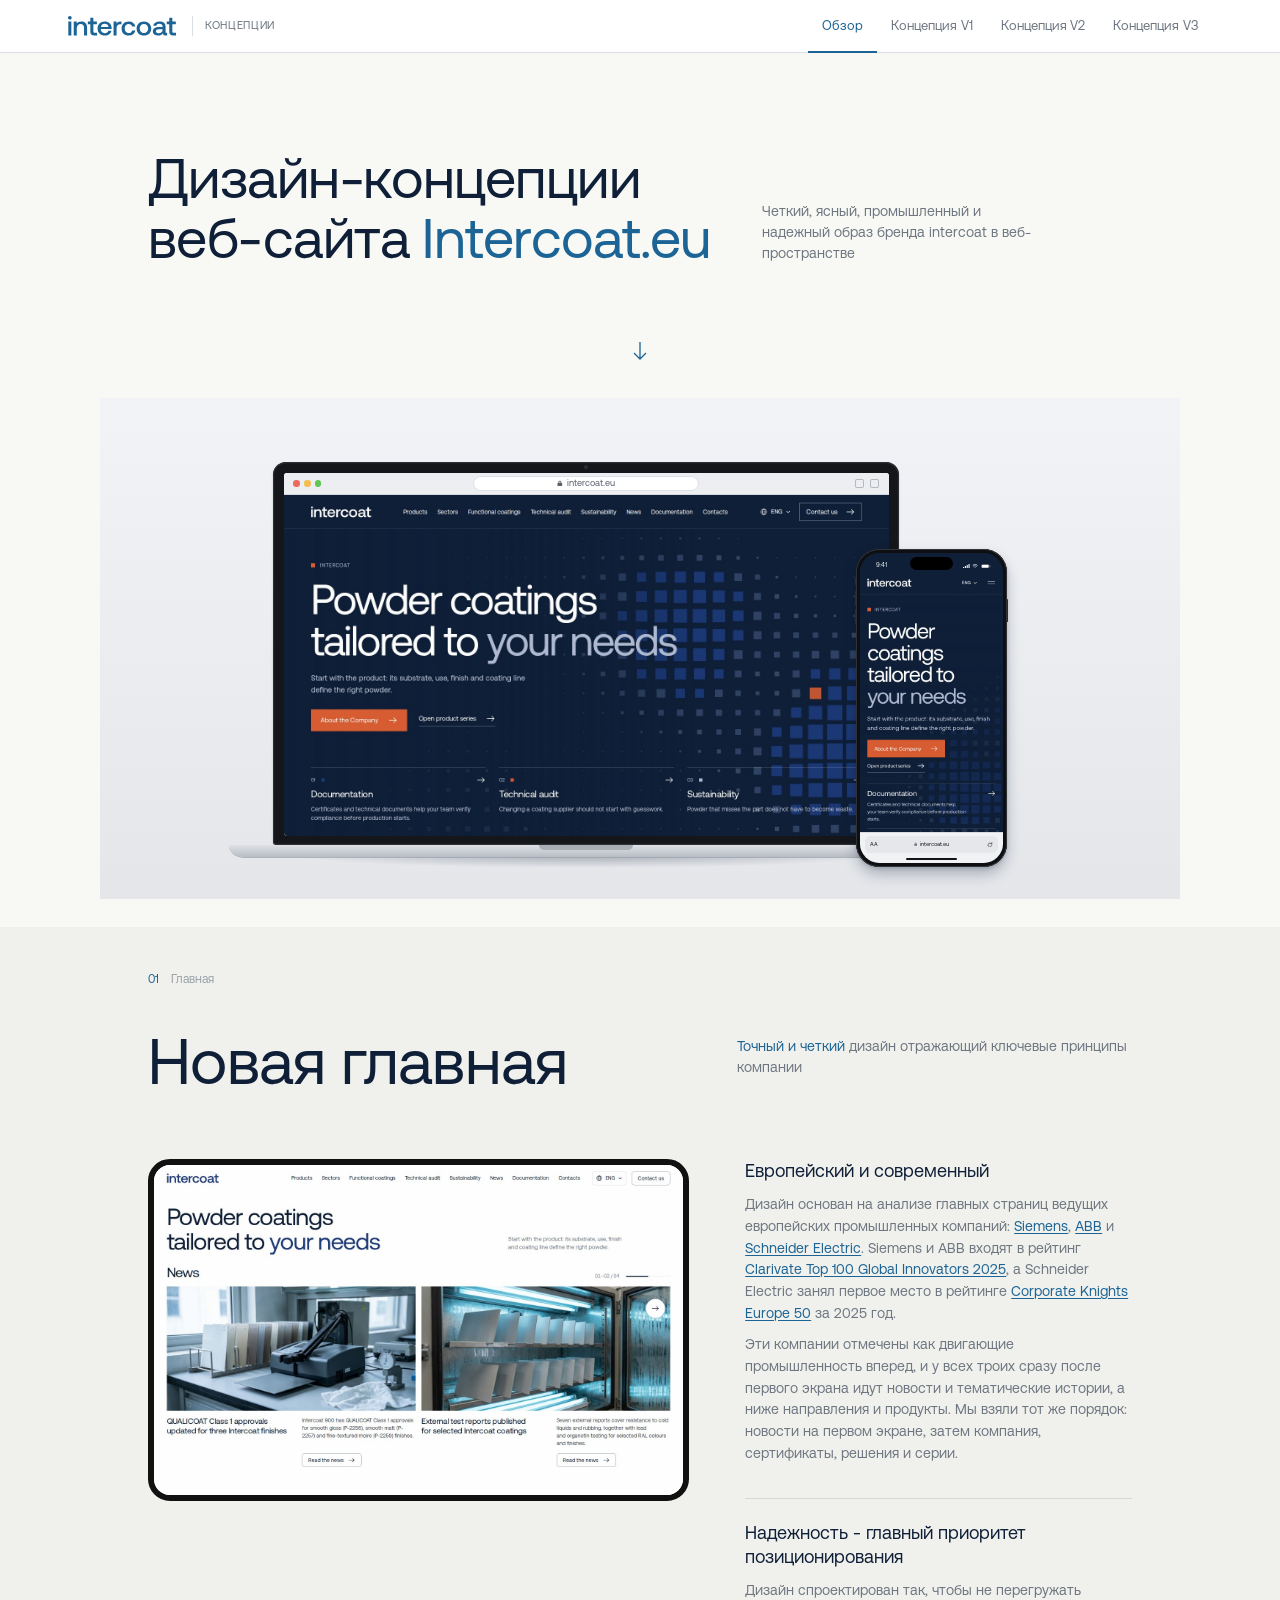
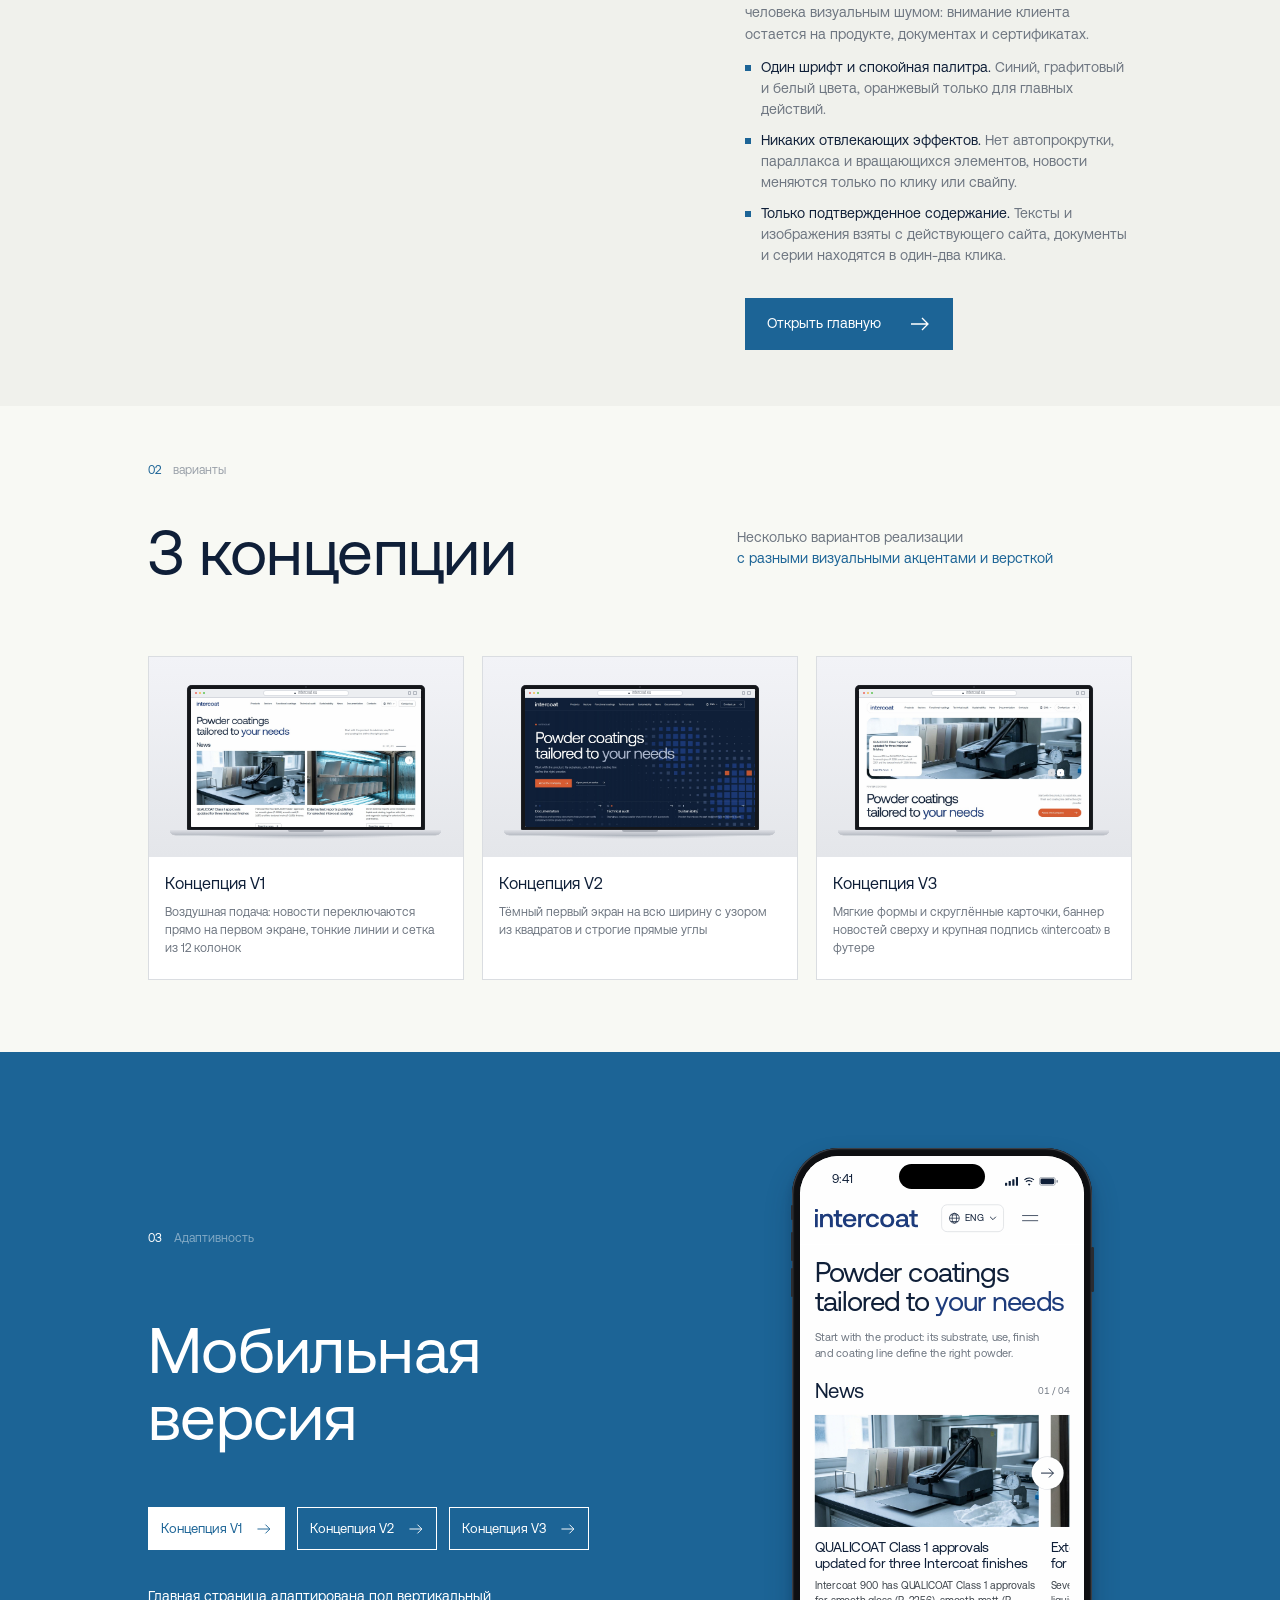
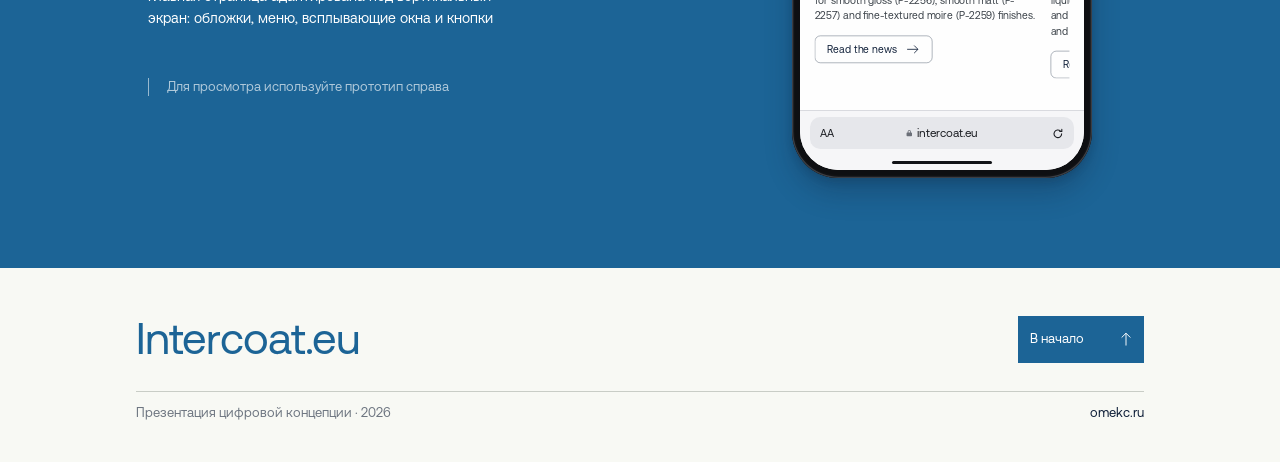
==== commit db63059f: "Intercoat concepts preview" ====
--- a/index.html
+++ b/index.html
@@ -1,161 +1,35 @@
-<!DOCTYPE html>
-<html lang="ru">
-<head>
-<meta charset="utf-8">
-<meta name="viewport" content="width=device-width, initial-scale=1">
-<title>Intercoat — концепции главной страницы</title>
-<meta name="description" content="Пять дизайн-концепций главной страницы Intercoat: десктоп 1440 и мобильная версия 360. Концепции, а не финальный сайт.">
-<link rel="icon" href="assets/logo.svg?v=1792009986" type="image/svg+xml">
-<link rel="stylesheet" href="preview.css?v=1792009986">
-</head>
-<body>
-<!--
-ДВИЖЕНИЕ (эта страница-оболочка):
-- Вкладки и ссылки: меняется только цвет или подчёркивание, ничего не двигается.
-- Переключение концепции: страница просто заменяется, без перехода.
-- Анимация внутри концепций описана в блоке «Фишки» и в комментарии в HTML каждой концепции.
-Страницы самих концепций остаются на английском языке.
--->
-<div class="note-strip"><div class="wrap"><span class="dot"></span>Дизайн-концепции главной страницы Intercoat. Это предложения, а не финальный сайт.</div></div>
-<header class="top" id="top">
-  <div class="wrap bar">
-    <a class="brand" href="#/overview" aria-label="Intercoat — обзор концепций"><img src="assets/logo.svg?v=1792009986" alt="intercoat" height="26"><span class="brand-tag">Концепции</span></a>
-    <nav class="tabs" aria-label="Концепции">
-      <a href="#/overview" data-tab="overview">Обзор</a>
-      <a href="#/c1" data-tab="c1">Концепция V1</a>
-      <a href="#/c2" data-tab="c2">Концепция V2</a>
-      <a href="#/c3" data-tab="c3">Концепция V3</a>
-      <a href="#/c4" data-tab="c4">Концепция V4</a>
-      <a href="#/c5" data-tab="c5">Концепция V5</a>
-    </nav>
-  </div>
-</header>
+<!doctype html>
+<html lang="ru"><head><meta charset="utf-8"><meta name="viewport" content="width=device-width,initial-scale=1">
+<title>Дизайн-концепции веб-сайта Intercoat.eu</title><meta name="description" content="Три концепции главной страницы Intercoat.eu: первый экран, варианты и мобильная версия.">
+<link rel="preload" href="fonts/aeonikpro-regular.otf?v=1792017594" as="font" type="font/otf" crossorigin><link rel="stylesheet" href="preview.css?v=1792017594"></head>
+<body id="top">
+<!-- MOTION: на странице нет автоматической анимации. Прокрутка к блокам плавная и отключается при reduce-motion; наведение меняет только цвет; в телефоне прокручивается настоящая страница выбранной концепции. -->
+<header class="top"><div class="bar"><a class="brand" href="#top" aria-label="Intercoat, в начало"><i class="logo"></i><span class="sub">Концепции</span></a>
+<nav aria-label="Разделы"><a class="on" href="#top">Обзор</a><a href="c1/index.html" target="_blank" rel="noopener"><span class="w">Концепция </span>V1</a><a href="c2/index.html" target="_blank" rel="noopener"><span class="w">Концепция </span>V2</a><a href="c3/index.html" target="_blank" rel="noopener"><span class="w">Концепция </span>V3</a></nav></div></header>
+<main>
+<section class="hero"><div class="in"><div class="hero-row"><h1>Дизайн-концепции<br>веб-сайта <span>Intercoat.eu</span></h1><p>Четкий, ясный, промышленный и надежный образ бренда intercoat в веб-пространстве</p></div>
+<a class="down" href="#home" aria-label="К разделу «Главная»"><svg class="arr" viewBox="0 0 16 22" width="16" height="22" fill="none" aria-hidden="true"><path d="M8 2v17M2 13l6 6 6-6" stroke="currentColor" stroke-width="1.3"/></svg></a>
+<div class="scene hero-scene"><div class="dev laptop"><div class="lid"><i class="cam"></i><div class="scr"><div class="chrome"><span class="tl"><i></i><i></i><i></i></span><span class="url"><svg viewBox="0 0 12 14" aria-hidden="true"><path fill="currentColor" d="M3 6V4.5a3 3 0 0 1 6 0V6h.5A1.5 1.5 0 0 1 11 7.5v4A1.5 1.5 0 0 1 9.5 13h-7A1.5 1.5 0 0 1 1 11.5v-4A1.5 1.5 0 0 1 2.5 6H3Zm1.5 0h3V4.5a1.5 1.5 0 0 0-3 0V6Z"/></svg><em>intercoat.eu</em></span><span class="chrome-r"><i></i><i></i></span></div><img src="assets/s_d2.jpg?v=1792017594" alt="Первый экран концепции V2" width="1440" height="810" loading="lazy"></div></div><div class="base"><i></i></div></div><div class="dev phone "><div class="body"><i class="sbtn s1"></i><i class="sbtn s2"></i><i class="sbtn s3"></i><i class="sbtn s4"></i><div class="scr" style="--sb:#0f1f38;--sbt:#ffffff"><div class="status"><span class="time">9:41</span><i class="island"></i><span class="sys"><svg viewBox="0 0 18 12" aria-hidden="true"><rect x="0" y="8" width="3" height="4" rx=".8"/><rect x="5" y="5.5" width="3" height="6.5" rx=".8"/><rect x="10" y="3" width="3" height="9" rx=".8"/><rect x="15" y="0" width="3" height="12" rx=".8"/></svg><svg viewBox="0 0 17 12" aria-hidden="true"><path d="M8.5 2.2c2.3 0 4.4.9 6 2.4l1-1.1A10.4 10.4 0 0 0 8.5.6C5.7.6 3.2 1.7 1.5 3.5l1 1.1a8.8 8.8 0 0 1 6-2.4Zm0 3.6c1.4 0 2.6.5 3.6 1.4l1-1.1A7.3 7.3 0 0 0 8.5 4.2c-1.9 0-3.7.7-5 1.9l1 1.1c1-.9 2.2-1.4 4-1.4Zm0 3.5c.7 0 1.3.2 1.8.7L8.5 12 6.7 10c.5-.5 1.1-.7 1.8-.7Z"/></svg><svg viewBox="0 0 27 12" aria-hidden="true"><rect x=".5" y=".5" width="22" height="11" rx="3.2" fill="none" stroke="currentColor" opacity=".45"/><rect x="2" y="2" width="19" height="8" rx="2"/><rect x="24" y="4" width="2" height="4" rx="1" opacity=".5"/></svg></span></div><img src="assets/s_m2.jpg?v=1792017594" alt="Мобильная версия концепции V2" width="390" height="711"><div class="safari"><div class="addr"><span class="aa">AA</span><span class="u"><svg viewBox="0 0 12 14" aria-hidden="true"><path fill="currentColor" d="M3 6V4.5a3 3 0 0 1 6 0V6h.5A1.5 1.5 0 0 1 11 7.5v4A1.5 1.5 0 0 1 9.5 13h-7A1.5 1.5 0 0 1 1 11.5v-4A1.5 1.5 0 0 1 2.5 6H3Zm1.5 0h3V4.5a1.5 1.5 0 0 0-3 0V6Z"/></svg><em>intercoat.eu</em></span><svg class="rl" viewBox="0 0 14 14" aria-hidden="true"><path fill="none" stroke="currentColor" stroke-width="1.3" stroke-linecap="round" d="M11.6 7a4.6 4.6 0 1 1-1.4-3.3M11.8 1.6v2.5H9.3"/></svg></div><i class="home"></i></div></div></div></div></div></div></section>
 
-<main id="overview" class="view">
-  <section class="hero wrap">
-    <div class="hero-grid">
-      <h1>Пять концепций<br>главной страницы<br><span>Intercoat.</span></h1>
-      <div class="hero-side">
-        <p>Мы подготовили пять визуальных направлений для главной страницы Intercoat. Все они построены на одном контенте с действующего сайта intercoat.eu, фирменной палитре и шрифте Aeonik Pro, поэтому их удобно сравнивать между собой. Блок новостей стоит вторым на странице во всех концепциях, а в пятой новости вынесены прямо на первый экран.</p>
-        <a class="ulink" href="#/c1">Открыть концепцию V1</a>
-      </div>
-    </div>
-    <figure class="hero-img"><div class="scene"><div class="dev laptop l"><div class="lid"><i class="cam"></i><div class="scr"><div class="chrome"><span class="tl"><i></i><i></i><i></i></span><span class="url"><svg viewBox="0 0 12 14" aria-hidden="true"><path fill="currentColor" d="M3 6V4.5a3 3 0 0 1 6 0V6h.5A1.5 1.5 0 0 1 11 7.5v4A1.5 1.5 0 0 1 9.5 13h-7A1.5 1.5 0 0 1 1 11.5v-4A1.5 1.5 0 0 1 2.5 6H3Zm1.5 0h3V4.5a1.5 1.5 0 0 0-3 0V6Z"/></svg><em>intercoat.eu</em></span><span class="chrome-r"><i></i><i></i></span></div><img src="assets/s_d4.jpg?v=1792009986" alt="Концепция V4 в окне браузера" width="1440" height="810"></div></div><div class="base"><i></i></div></div><div class="dev phone p"><div class="body"><i class="sbtn s1"></i><i class="sbtn s2"></i><i class="sbtn s3"></i><i class="sbtn s4"></i><div class="scr" style="--sb:#0f1f38;--sbt:#ffffff"><div class="status"><span class="time">9:41</span><i class="island"></i><span class="sys"><svg viewBox="0 0 18 12" aria-hidden="true"><rect x="0" y="8" width="3" height="4" rx=".8"/><rect x="5" y="5.5" width="3" height="6.5" rx=".8"/><rect x="10" y="3" width="3" height="9" rx=".8"/><rect x="15" y="0" width="3" height="12" rx=".8"/></svg><svg viewBox="0 0 17 12" aria-hidden="true"><path d="M8.5 2.2c2.3 0 4.4.9 6 2.4l1-1.1A10.4 10.4 0 0 0 8.5.6C5.7.6 3.2 1.7 1.5 3.5l1 1.1a8.8 8.8 0 0 1 6-2.4Zm0 3.6c1.4 0 2.6.5 3.6 1.4l1-1.1A7.3 7.3 0 0 0 8.5 4.2c-1.9 0-3.7.7-5 1.9l1 1.1c1-.9 2.2-1.4 4-1.4Zm0 3.5c.7 0 1.3.2 1.8.7L8.5 12 6.7 10c.5-.5 1.1-.7 1.8-.7Z"/></svg><svg viewBox="0 0 27 12" aria-hidden="true"><rect x=".5" y=".5" width="22" height="11" rx="3.2" fill="none" stroke="currentColor" opacity=".45"/><rect x="2" y="2" width="19" height="8" rx="2" /><rect x="24" y="4" width="2" height="4" rx="1" opacity=".5"/></svg></span></div><img src="assets/s_m4.jpg?v=1792009986" alt="Концепция V4 на экране телефона" width="390" height="711"><div class="safari"><div class="addr"><span class="aa">AA</span><span class="u"><svg viewBox="0 0 12 14" aria-hidden="true"><path fill="currentColor" d="M3 6V4.5a3 3 0 0 1 6 0V6h.5A1.5 1.5 0 0 1 11 7.5v4A1.5 1.5 0 0 1 9.5 13h-7A1.5 1.5 0 0 1 1 11.5v-4A1.5 1.5 0 0 1 2.5 6H3Zm1.5 0h3V4.5a1.5 1.5 0 0 0-3 0V6Z"/></svg><em>intercoat.eu</em></span><svg class="rl" viewBox="0 0 14 14" aria-hidden="true"><path fill="none" stroke="currentColor" stroke-width="1.3" stroke-linecap="round" d="M11.6 7a4.6 4.6 0 1 1-1.4-3.3M11.8 1.6v2.5H9.3"/></svg></div><i class="home"></i></div></div></div></div></div></figure>
-  </section>
+<section class="s01" id="home"><div class="in"><div class="lbl"><b>01</b><span>Главная</span></div>
+<div class="head"><h2>Новая главная</h2><p><span>Точный и четкий</span> дизайн отражающий ключевые принципы компании</p></div>
+<div class="home-row"><a class="frame" href="c1/index.html" target="_blank" rel="noopener" aria-label="Открыть главную, концепция V1"><img src="assets/v1.jpg?v=1792017594" alt="Главная страница, концепция V1" width="1440" height="900" loading="lazy"></a>
+<div class="why"><div class="why-i"><h3>Европейский и современный</h3>
+<p>Дизайн основан на анализе главных страниц ведущих европейских промышленных компаний: <a href="https://www.siemens.com/global/en.html" target="_blank" rel="noopener">Siemens</a>, <a href="https://global.abb/group/en" target="_blank" rel="noopener">ABB</a> и <a href="https://www.se.com/ww/en/" target="_blank" rel="noopener">Schneider Electric</a>. Siemens и ABB входят в рейтинг <a href="https://clarivate.com/top-100-innovators-2025/the-top-100/" target="_blank" rel="noopener">Clarivate Top 100 Global Innovators 2025</a>, а Schneider Electric занял первое место в рейтинге <a href="https://corporateknights.com/rankings/other-rankings-reports/2025-europe-50-ranking/europe-setting-standard-for-sustainable-business-and-earning-the-rewards/" target="_blank" rel="noopener">Corporate Knights Europe 50</a> за 2025 год.</p>
+<p>Эти компании отмечены как двигающие промышленность вперед, и у всех троих сразу после первого экрана идут новости и тематические истории, а ниже направления и продукты. Мы взяли тот же порядок: новости на первом экране, затем компания, сертификаты, решения и серии.</p></div>
+<div class="why-i"><h3>Надежность - главный приоритет позиционирования</h3>
+<p>Дизайн спроектирован так, чтобы не перегружать человека визуальным шумом: внимание клиента остается на продукте, документах и сертификатах.</p>
+<ul><li><b>Один шрифт и спокойная палитра.</b> Синий, графитовый и белый цвета, оранжевый только для главных действий.</li><li><b>Никаких отвлекающих эффектов.</b> Нет автопрокрутки, параллакса и вращающихся элементов, новости меняются только по клику или свайпу.</li><li><b>Только подтвержденное содержание.</b> Тексты и изображения взяты с действующего сайта, документы и серии находятся в один-два клика.</li></ul></div>
+<a class="btn" href="c1/index.html" target="_blank" rel="noopener">Открыть главную<svg class="arr" viewBox="0 0 22 16" width="22" height="16" fill="none" aria-hidden="true"><path d="M2 8h17M13 2l6 6-6 6" stroke="currentColor" stroke-width="1.3"/></svg></a></div></div></div></section>
 
-  <section class="block wrap" id="s1">
-    <div class="block-head"><span class="num">01</span><h2>Главная страница<br><span>на десктопе.</span></h2><p>Одинаковые тексты и блоки в пяти композициях: первый экран, новости, о компании, сертификаты, этапы, подбор по требованию, технический аудит, серии, Think Nature и контакты. Нажмите на макет, чтобы открыть страницу целиком.</p></div>
-    <div class="grid2 grid5">
-      <a class="card" href="#/c1"><div class="surf"><div class="dev laptop "><div class="lid"><i class="cam"></i><div class="scr"><div class="chrome"><span class="tl"><i></i><i></i><i></i></span><span class="url"><svg viewBox="0 0 12 14" aria-hidden="true"><path fill="currentColor" d="M3 6V4.5a3 3 0 0 1 6 0V6h.5A1.5 1.5 0 0 1 11 7.5v4A1.5 1.5 0 0 1 9.5 13h-7A1.5 1.5 0 0 1 1 11.5v-4A1.5 1.5 0 0 1 2.5 6H3Zm1.5 0h3V4.5a1.5 1.5 0 0 0-3 0V6Z"/></svg><em>intercoat.eu</em></span><span class="chrome-r"><i></i><i></i></span></div><img src="assets/s_d1.jpg?v=1792009986" alt="Концепция V1 в окне браузера" width="1440" height="810"></div></div><div class="base"><i></i></div></div></div><div class="cap"><b>Концепция V1</b><span>Светлая гамма, очень крупный заголовок, оранжевые углы, мозаика фотографий</span></div></a>
-      <a class="card" href="#/c2"><div class="surf"><div class="dev laptop "><div class="lid"><i class="cam"></i><div class="scr"><div class="chrome"><span class="tl"><i></i><i></i><i></i></span><span class="url"><svg viewBox="0 0 12 14" aria-hidden="true"><path fill="currentColor" d="M3 6V4.5a3 3 0 0 1 6 0V6h.5A1.5 1.5 0 0 1 11 7.5v4A1.5 1.5 0 0 1 9.5 13h-7A1.5 1.5 0 0 1 1 11.5v-4A1.5 1.5 0 0 1 2.5 6H3Zm1.5 0h3V4.5a1.5 1.5 0 0 0-3 0V6Z"/></svg><em>intercoat.eu</em></span><span class="chrome-r"><i></i><i></i></span></div><img src="assets/s_d2.jpg?v=1792009986" alt="Концепция V2 в окне браузера" width="1440" height="810"></div></div><div class="base"><i></i></div></div></div><div class="cap"><b>Концепция V2</b><span>Мягкие формы, скруглённые карточки, мягкая панель серий</span></div></a>
-      <a class="card" href="#/c3"><div class="surf"><div class="dev laptop "><div class="lid"><i class="cam"></i><div class="scr"><div class="chrome"><span class="tl"><i></i><i></i><i></i></span><span class="url"><svg viewBox="0 0 12 14" aria-hidden="true"><path fill="currentColor" d="M3 6V4.5a3 3 0 0 1 6 0V6h.5A1.5 1.5 0 0 1 11 7.5v4A1.5 1.5 0 0 1 9.5 13h-7A1.5 1.5 0 0 1 1 11.5v-4A1.5 1.5 0 0 1 2.5 6H3Zm1.5 0h3V4.5a1.5 1.5 0 0 0-3 0V6Z"/></svg><em>intercoat.eu</em></span><span class="chrome-r"><i></i><i></i></span></div><img src="assets/s_d3.jpg?v=1792009986" alt="Концепция V3 в окне браузера" width="1440" height="810"></div></div><div class="base"><i></i></div></div></div><div class="cap"><b>Концепция V3</b><span>Строгая сетка без скруглений, тонкие линии, нумерация блоков</span></div></a>
-      <a class="card" href="#/c4"><div class="surf"><div class="dev laptop "><div class="lid"><i class="cam"></i><div class="scr"><div class="chrome"><span class="tl"><i></i><i></i><i></i></span><span class="url"><svg viewBox="0 0 12 14" aria-hidden="true"><path fill="currentColor" d="M3 6V4.5a3 3 0 0 1 6 0V6h.5A1.5 1.5 0 0 1 11 7.5v4A1.5 1.5 0 0 1 9.5 13h-7A1.5 1.5 0 0 1 1 11.5v-4A1.5 1.5 0 0 1 2.5 6H3Zm1.5 0h3V4.5a1.5 1.5 0 0 0-3 0V6Z"/></svg><em>intercoat.eu</em></span><span class="chrome-r"><i></i><i></i></span></div><img src="assets/s_d4.jpg?v=1792009986" alt="Концепция V4 в окне браузера" width="1440" height="810"></div></div><div class="base"><i></i></div></div></div><div class="cap"><b>Концепция V4</b><span>Тёмный первый экран на всю ширину с узором из квадратов</span></div></a>
-      <a class="card" href="#/c5"><div class="surf"><div class="dev laptop "><div class="lid"><i class="cam"></i><div class="scr"><div class="chrome"><span class="tl"><i></i><i></i><i></i></span><span class="url"><svg viewBox="0 0 12 14" aria-hidden="true"><path fill="currentColor" d="M3 6V4.5a3 3 0 0 1 6 0V6h.5A1.5 1.5 0 0 1 11 7.5v4A1.5 1.5 0 0 1 9.5 13h-7A1.5 1.5 0 0 1 1 11.5v-4A1.5 1.5 0 0 1 2.5 6H3Zm1.5 0h3V4.5a1.5 1.5 0 0 0-3 0V6Z"/></svg><em>intercoat.eu</em></span><span class="chrome-r"><i></i><i></i></span></div><img src="assets/s_d5.jpg?v=1792009986" alt="Концепция V5 в окне браузера" width="1440" height="810"></div></div><div class="base"><i></i></div></div></div><div class="cap"><b>Концепция V5</b><span>Воздушная подача: новости с переключением прямо на первом экране</span></div></a>
-    </div>
-    <div class="feats">
-      <div><h3>Новости в начале</h3><p>Для клиента это главный блок, поэтому он стоит сразу после первого экрана и открывает страницу содержанием.</p></div>
-      <div><h3>Только действующие тексты</h3><p>Заголовки, описания и новости перенесены с intercoat.eu без изменений. Ничего нового не добавлено.</p></div>
-      <div><h3>Связь в один шаг</h3><p>Любая кнопка контакта открывает короткую форму, после отправки появляется окно с благодарностью.</p></div>
-    </div>
-  </section>
+<section class="s02" id="variants"><div class="in"><div class="lbl"><b>02</b><span>варианты</span></div>
+<div class="head"><h2>3 концепции</h2><p>Несколько вариантов реализации<br><span>с разными визуальными акцентами и версткой</span></p></div>
+<div class="cards"><a class="card" href="c1/index.html" target="_blank" rel="noopener"><div class="card-scene"><div class="dev laptop"><div class="lid"><i class="cam"></i><div class="scr"><div class="chrome"><span class="tl"><i></i><i></i><i></i></span><span class="url"><svg viewBox="0 0 12 14" aria-hidden="true"><path fill="currentColor" d="M3 6V4.5a3 3 0 0 1 6 0V6h.5A1.5 1.5 0 0 1 11 7.5v4A1.5 1.5 0 0 1 9.5 13h-7A1.5 1.5 0 0 1 1 11.5v-4A1.5 1.5 0 0 1 2.5 6H3Zm1.5 0h3V4.5a1.5 1.5 0 0 0-3 0V6Z"/></svg><em>intercoat.eu</em></span><span class="chrome-r"><i></i><i></i></span></div><img src="assets/s_d1.jpg?v=1792017594" alt="Первый экран концепции V1" width="1440" height="810" loading="lazy"></div></div><div class="base"><i></i></div></div></div><div class="card-tx"><h3>Концепция V1</h3><p>Воздушная подача: новости переключаются прямо на первом экране, тонкие линии и сетка из 12 колонок</p></div></a><a class="card" href="c2/index.html" target="_blank" rel="noopener"><div class="card-scene"><div class="dev laptop"><div class="lid"><i class="cam"></i><div class="scr"><div class="chrome"><span class="tl"><i></i><i></i><i></i></span><span class="url"><svg viewBox="0 0 12 14" aria-hidden="true"><path fill="currentColor" d="M3 6V4.5a3 3 0 0 1 6 0V6h.5A1.5 1.5 0 0 1 11 7.5v4A1.5 1.5 0 0 1 9.5 13h-7A1.5 1.5 0 0 1 1 11.5v-4A1.5 1.5 0 0 1 2.5 6H3Zm1.5 0h3V4.5a1.5 1.5 0 0 0-3 0V6Z"/></svg><em>intercoat.eu</em></span><span class="chrome-r"><i></i><i></i></span></div><img src="assets/s_d2.jpg?v=1792017594" alt="Первый экран концепции V2" width="1440" height="810" loading="lazy"></div></div><div class="base"><i></i></div></div></div><div class="card-tx"><h3>Концепция V2</h3><p>Тёмный первый экран на всю ширину с узором из квадратов и строгие прямые углы</p></div></a><a class="card" href="c3/index.html" target="_blank" rel="noopener"><div class="card-scene"><div class="dev laptop"><div class="lid"><i class="cam"></i><div class="scr"><div class="chrome"><span class="tl"><i></i><i></i><i></i></span><span class="url"><svg viewBox="0 0 12 14" aria-hidden="true"><path fill="currentColor" d="M3 6V4.5a3 3 0 0 1 6 0V6h.5A1.5 1.5 0 0 1 11 7.5v4A1.5 1.5 0 0 1 9.5 13h-7A1.5 1.5 0 0 1 1 11.5v-4A1.5 1.5 0 0 1 2.5 6H3Zm1.5 0h3V4.5a1.5 1.5 0 0 0-3 0V6Z"/></svg><em>intercoat.eu</em></span><span class="chrome-r"><i></i><i></i></span></div><img src="assets/s_d3.jpg?v=1792017594" alt="Первый экран концепции V3" width="1440" height="810" loading="lazy"></div></div><div class="base"><i></i></div></div></div><div class="card-tx"><h3>Концепция V3</h3><p>Мягкие формы и скруглённые карточки, баннер новостей сверху и крупная подпись «intercoat» в футере</p></div></a></div></div></section>
 
-  <section class="block wrap" id="s2">
-    <div class="block-head"><span class="num">02</span><h2>Мобильная версия<br><span>на смартфоне.</span></h2><p>Все пять концепций адаптированы под экран телефона. Нажмите на макет, чтобы открыть страницу в мобильном виде и пролистать её так, как это сделает посетитель сайта.</p></div>
-    <div class="grid2 grid5m">
-      <a class="card" href="#/c1" data-mobile><div class="surf"><div class="dev phone "><div class="body"><i class="sbtn s1"></i><i class="sbtn s2"></i><i class="sbtn s3"></i><i class="sbtn s4"></i><div class="scr" style="--sb:#fefefe;--sbt:#0F1F38"><div class="status"><span class="time">9:41</span><i class="island"></i><span class="sys"><svg viewBox="0 0 18 12" aria-hidden="true"><rect x="0" y="8" width="3" height="4" rx=".8"/><rect x="5" y="5.5" width="3" height="6.5" rx=".8"/><rect x="10" y="3" width="3" height="9" rx=".8"/><rect x="15" y="0" width="3" height="12" rx=".8"/></svg><svg viewBox="0 0 17 12" aria-hidden="true"><path d="M8.5 2.2c2.3 0 4.4.9 6 2.4l1-1.1A10.4 10.4 0 0 0 8.5.6C5.7.6 3.2 1.7 1.5 3.5l1 1.1a8.8 8.8 0 0 1 6-2.4Zm0 3.6c1.4 0 2.6.5 3.6 1.4l1-1.1A7.3 7.3 0 0 0 8.5 4.2c-1.9 0-3.7.7-5 1.9l1 1.1c1-.9 2.2-1.4 4-1.4Zm0 3.5c.7 0 1.3.2 1.8.7L8.5 12 6.7 10c.5-.5 1.1-.7 1.8-.7Z"/></svg><svg viewBox="0 0 27 12" aria-hidden="true"><rect x=".5" y=".5" width="22" height="11" rx="3.2" fill="none" stroke="currentColor" opacity=".45"/><rect x="2" y="2" width="19" height="8" rx="2" /><rect x="24" y="4" width="2" height="4" rx="1" opacity=".5"/></svg></span></div><img src="assets/s_m1.jpg?v=1792009986" alt="Концепция V1 на экране телефона" width="390" height="711"><div class="safari"><div class="addr"><span class="aa">AA</span><span class="u"><svg viewBox="0 0 12 14" aria-hidden="true"><path fill="currentColor" d="M3 6V4.5a3 3 0 0 1 6 0V6h.5A1.5 1.5 0 0 1 11 7.5v4A1.5 1.5 0 0 1 9.5 13h-7A1.5 1.5 0 0 1 1 11.5v-4A1.5 1.5 0 0 1 2.5 6H3Zm1.5 0h3V4.5a1.5 1.5 0 0 0-3 0V6Z"/></svg><em>intercoat.eu</em></span><svg class="rl" viewBox="0 0 14 14" aria-hidden="true"><path fill="none" stroke="currentColor" stroke-width="1.3" stroke-linecap="round" d="M11.6 7a4.6 4.6 0 1 1-1.4-3.3M11.8 1.6v2.5H9.3"/></svg></div><i class="home"></i></div></div></div></div></div><div class="cap"><b>Концепция V1</b><span>Открыть в мобильном виде</span></div></a>
-      <a class="card" href="#/c2" data-mobile><div class="surf"><div class="dev phone "><div class="body"><i class="sbtn s1"></i><i class="sbtn s2"></i><i class="sbtn s3"></i><i class="sbtn s4"></i><div class="scr" style="--sb:#fefefe;--sbt:#0F1F38"><div class="status"><span class="time">9:41</span><i class="island"></i><span class="sys"><svg viewBox="0 0 18 12" aria-hidden="true"><rect x="0" y="8" width="3" height="4" rx=".8"/><rect x="5" y="5.5" width="3" height="6.5" rx=".8"/><rect x="10" y="3" width="3" height="9" rx=".8"/><rect x="15" y="0" width="3" height="12" rx=".8"/></svg><svg viewBox="0 0 17 12" aria-hidden="true"><path d="M8.5 2.2c2.3 0 4.4.9 6 2.4l1-1.1A10.4 10.4 0 0 0 8.5.6C5.7.6 3.2 1.7 1.5 3.5l1 1.1a8.8 8.8 0 0 1 6-2.4Zm0 3.6c1.4 0 2.6.5 3.6 1.4l1-1.1A7.3 7.3 0 0 0 8.5 4.2c-1.9 0-3.7.7-5 1.9l1 1.1c1-.9 2.2-1.4 4-1.4Zm0 3.5c.7 0 1.3.2 1.8.7L8.5 12 6.7 10c.5-.5 1.1-.7 1.8-.7Z"/></svg><svg viewBox="0 0 27 12" aria-hidden="true"><rect x=".5" y=".5" width="22" height="11" rx="3.2" fill="none" stroke="currentColor" opacity=".45"/><rect x="2" y="2" width="19" height="8" rx="2" /><rect x="24" y="4" width="2" height="4" rx="1" opacity=".5"/></svg></span></div><img src="assets/s_m2.jpg?v=1792009986" alt="Концепция V2 на экране телефона" width="390" height="711"><div class="safari"><div class="addr"><span class="aa">AA</span><span class="u"><svg viewBox="0 0 12 14" aria-hidden="true"><path fill="currentColor" d="M3 6V4.5a3 3 0 0 1 6 0V6h.5A1.5 1.5 0 0 1 11 7.5v4A1.5 1.5 0 0 1 9.5 13h-7A1.5 1.5 0 0 1 1 11.5v-4A1.5 1.5 0 0 1 2.5 6H3Zm1.5 0h3V4.5a1.5 1.5 0 0 0-3 0V6Z"/></svg><em>intercoat.eu</em></span><svg class="rl" viewBox="0 0 14 14" aria-hidden="true"><path fill="none" stroke="currentColor" stroke-width="1.3" stroke-linecap="round" d="M11.6 7a4.6 4.6 0 1 1-1.4-3.3M11.8 1.6v2.5H9.3"/></svg></div><i class="home"></i></div></div></div></div></div><div class="cap"><b>Концепция V2</b><span>Открыть в мобильном виде</span></div></a>
-      <a class="card" href="#/c3" data-mobile><div class="surf"><div class="dev phone "><div class="body"><i class="sbtn s1"></i><i class="sbtn s2"></i><i class="sbtn s3"></i><i class="sbtn s4"></i><div class="scr" style="--sb:#fefefe;--sbt:#0F1F38"><div class="status"><span class="time">9:41</span><i class="island"></i><span class="sys"><svg viewBox="0 0 18 12" aria-hidden="true"><rect x="0" y="8" width="3" height="4" rx=".8"/><rect x="5" y="5.5" width="3" height="6.5" rx=".8"/><rect x="10" y="3" width="3" height="9" rx=".8"/><rect x="15" y="0" width="3" height="12" rx=".8"/></svg><svg viewBox="0 0 17 12" aria-hidden="true"><path d="M8.5 2.2c2.3 0 4.4.9 6 2.4l1-1.1A10.4 10.4 0 0 0 8.5.6C5.7.6 3.2 1.7 1.5 3.5l1 1.1a8.8 8.8 0 0 1 6-2.4Zm0 3.6c1.4 0 2.6.5 3.6 1.4l1-1.1A7.3 7.3 0 0 0 8.5 4.2c-1.9 0-3.7.7-5 1.9l1 1.1c1-.9 2.2-1.4 4-1.4Zm0 3.5c.7 0 1.3.2 1.8.7L8.5 12 6.7 10c.5-.5 1.1-.7 1.8-.7Z"/></svg><svg viewBox="0 0 27 12" aria-hidden="true"><rect x=".5" y=".5" width="22" height="11" rx="3.2" fill="none" stroke="currentColor" opacity=".45"/><rect x="2" y="2" width="19" height="8" rx="2" /><rect x="24" y="4" width="2" height="4" rx="1" opacity=".5"/></svg></span></div><img src="assets/s_m3.jpg?v=1792009986" alt="Концепция V3 на экране телефона" width="390" height="711"><div class="safari"><div class="addr"><span class="aa">AA</span><span class="u"><svg viewBox="0 0 12 14" aria-hidden="true"><path fill="currentColor" d="M3 6V4.5a3 3 0 0 1 6 0V6h.5A1.5 1.5 0 0 1 11 7.5v4A1.5 1.5 0 0 1 9.5 13h-7A1.5 1.5 0 0 1 1 11.5v-4A1.5 1.5 0 0 1 2.5 6H3Zm1.5 0h3V4.5a1.5 1.5 0 0 0-3 0V6Z"/></svg><em>intercoat.eu</em></span><svg class="rl" viewBox="0 0 14 14" aria-hidden="true"><path fill="none" stroke="currentColor" stroke-width="1.3" stroke-linecap="round" d="M11.6 7a4.6 4.6 0 1 1-1.4-3.3M11.8 1.6v2.5H9.3"/></svg></div><i class="home"></i></div></div></div></div></div><div class="cap"><b>Концепция V3</b><span>Открыть в мобильном виде</span></div></a>
-      <a class="card" href="#/c4" data-mobile><div class="surf"><div class="dev phone "><div class="body"><i class="sbtn s1"></i><i class="sbtn s2"></i><i class="sbtn s3"></i><i class="sbtn s4"></i><div class="scr" style="--sb:#0f1f38;--sbt:#ffffff"><div class="status"><span class="time">9:41</span><i class="island"></i><span class="sys"><svg viewBox="0 0 18 12" aria-hidden="true"><rect x="0" y="8" width="3" height="4" rx=".8"/><rect x="5" y="5.5" width="3" height="6.5" rx=".8"/><rect x="10" y="3" width="3" height="9" rx=".8"/><rect x="15" y="0" width="3" height="12" rx=".8"/></svg><svg viewBox="0 0 17 12" aria-hidden="true"><path d="M8.5 2.2c2.3 0 4.4.9 6 2.4l1-1.1A10.4 10.4 0 0 0 8.5.6C5.7.6 3.2 1.7 1.5 3.5l1 1.1a8.8 8.8 0 0 1 6-2.4Zm0 3.6c1.4 0 2.6.5 3.6 1.4l1-1.1A7.3 7.3 0 0 0 8.5 4.2c-1.9 0-3.7.7-5 1.9l1 1.1c1-.9 2.2-1.4 4-1.4Zm0 3.5c.7 0 1.3.2 1.8.7L8.5 12 6.7 10c.5-.5 1.1-.7 1.8-.7Z"/></svg><svg viewBox="0 0 27 12" aria-hidden="true"><rect x=".5" y=".5" width="22" height="11" rx="3.2" fill="none" stroke="currentColor" opacity=".45"/><rect x="2" y="2" width="19" height="8" rx="2" /><rect x="24" y="4" width="2" height="4" rx="1" opacity=".5"/></svg></span></div><img src="assets/s_m4.jpg?v=1792009986" alt="Концепция V4 на экране телефона" width="390" height="711"><div class="safari"><div class="addr"><span class="aa">AA</span><span class="u"><svg viewBox="0 0 12 14" aria-hidden="true"><path fill="currentColor" d="M3 6V4.5a3 3 0 0 1 6 0V6h.5A1.5 1.5 0 0 1 11 7.5v4A1.5 1.5 0 0 1 9.5 13h-7A1.5 1.5 0 0 1 1 11.5v-4A1.5 1.5 0 0 1 2.5 6H3Zm1.5 0h3V4.5a1.5 1.5 0 0 0-3 0V6Z"/></svg><em>intercoat.eu</em></span><svg class="rl" viewBox="0 0 14 14" aria-hidden="true"><path fill="none" stroke="currentColor" stroke-width="1.3" stroke-linecap="round" d="M11.6 7a4.6 4.6 0 1 1-1.4-3.3M11.8 1.6v2.5H9.3"/></svg></div><i class="home"></i></div></div></div></div></div><div class="cap"><b>Концепция V4</b><span>Открыть в мобильном виде</span></div></a>
-      <a class="card" href="#/c5" data-mobile><div class="surf"><div class="dev phone "><div class="body"><i class="sbtn s1"></i><i class="sbtn s2"></i><i class="sbtn s3"></i><i class="sbtn s4"></i><div class="scr" style="--sb:#fefefe;--sbt:#0F1F38"><div class="status"><span class="time">9:41</span><i class="island"></i><span class="sys"><svg viewBox="0 0 18 12" aria-hidden="true"><rect x="0" y="8" width="3" height="4" rx=".8"/><rect x="5" y="5.5" width="3" height="6.5" rx=".8"/><rect x="10" y="3" width="3" height="9" rx=".8"/><rect x="15" y="0" width="3" height="12" rx=".8"/></svg><svg viewBox="0 0 17 12" aria-hidden="true"><path d="M8.5 2.2c2.3 0 4.4.9 6 2.4l1-1.1A10.4 10.4 0 0 0 8.5.6C5.7.6 3.2 1.7 1.5 3.5l1 1.1a8.8 8.8 0 0 1 6-2.4Zm0 3.6c1.4 0 2.6.5 3.6 1.4l1-1.1A7.3 7.3 0 0 0 8.5 4.2c-1.9 0-3.7.7-5 1.9l1 1.1c1-.9 2.2-1.4 4-1.4Zm0 3.5c.7 0 1.3.2 1.8.7L8.5 12 6.7 10c.5-.5 1.1-.7 1.8-.7Z"/></svg><svg viewBox="0 0 27 12" aria-hidden="true"><rect x=".5" y=".5" width="22" height="11" rx="3.2" fill="none" stroke="currentColor" opacity=".45"/><rect x="2" y="2" width="19" height="8" rx="2" /><rect x="24" y="4" width="2" height="4" rx="1" opacity=".5"/></svg></span></div><img src="assets/s_m5.jpg?v=1792009986" alt="Концепция V5 на экране телефона" width="390" height="711"><div class="safari"><div class="addr"><span class="aa">AA</span><span class="u"><svg viewBox="0 0 12 14" aria-hidden="true"><path fill="currentColor" d="M3 6V4.5a3 3 0 0 1 6 0V6h.5A1.5 1.5 0 0 1 11 7.5v4A1.5 1.5 0 0 1 9.5 13h-7A1.5 1.5 0 0 1 1 11.5v-4A1.5 1.5 0 0 1 2.5 6H3Zm1.5 0h3V4.5a1.5 1.5 0 0 0-3 0V6Z"/></svg><em>intercoat.eu</em></span><svg class="rl" viewBox="0 0 14 14" aria-hidden="true"><path fill="none" stroke="currentColor" stroke-width="1.3" stroke-linecap="round" d="M11.6 7a4.6 4.6 0 1 1-1.4-3.3M11.8 1.6v2.5H9.3"/></svg></div><i class="home"></i></div></div></div></div></div><div class="cap"><b>Концепция V5</b><span>Открыть в мобильном виде</span></div></a>
-    </div>
-    <div class="feats">
-      <div><h3>Те же блоки и тексты</h3><p>Содержание страницы не меняется: на телефоне посетитель видит то же самое, что и на компьютере.</p></div>
-      <div><h3>Новости сразу</h3><p>Блок новостей стоит вторым и на телефоне: после первого экрана посетитель сразу видит свежие материалы.</p></div>
-      <div><h3>Новости свайпом</h3><p>Лента показывает одну новость и край следующей. Листать можно пальцем или стрелками.</p></div>
-    </div>
-  </section>
-
-  <section class="block wrap" id="s3">
-    <div class="block-head"><span class="num">03</span><h2>Фишки<br><span>каждой концепции.</span></h2><p>У каждого направления свой характер и свой запоминающийся приём. Ниже коротко о том, что в них особенного.</p></div>
-    <article class="fiche" id="f-c1">
-      <a class="fiche-img" href="#/c1"><img src="assets/v1.jpg?v=1792009986" alt="Концепция V1"></a>
-      <div class="fiche-txt"><h3>Концепция V1</h3><p>Светлая, собранная страница с очень крупным заголовком. Графика сведена к минимуму: оранжевые и синие углы и мозаика из трёх фотографий на первом экране.</p><ul><li><b>Крупный заголовок</b><span>Заголовок набран очень крупно, рядом короткий абзац и ссылка на страницу о компании. Под заголовком мозаика из трёх фотографий.</span></li><li><b>Новости вторым блоком</b><span>Четыре карточки новостей в ряд, у каждой своя фотография с действующего сайта и ссылка «Read the news».</span></li><li><b>Синяя панель и список серий</b><span>Шаги работы собраны на синей панели рядом с двумя фотографиями. Все семь серий, от 420 до 900, стоят списком на тёмном фоне со ссылками на техкарты.</span></li></ul><a class="ulink" href="#/c1">Открыть концепцию V1</a></div>
-    </article>
-    <article class="fiche rev" id="f-c2">
-      <a class="fiche-img" href="#/c2"><img src="assets/v2.jpg?v=1792009986" alt="Концепция V2"></a>
-      <div class="fiche-txt"><h3>Концепция V2</h3><p>Дружелюбная и современная подача. Мягкие формы карточек и кнопок смягчают технический материал и делают страницу ближе к людям.</p><ul><li><b>Плавающая шапка</b><span>Меню лежит на странице белой скруглённой плашкой, кнопка «Contact us» в ней круглая.</span></li><li><b>Лента новостей</b><span>Новости вторым блоком: карточки с крупными фотографиями, круглые стрелки и полоса прогресса.</span></li><li><b>Серии и Think Nature</b><span>Мягкая панель с семью сериями и значками документов. Блок Think Nature собран заново: текст и широкая фотография, ниже синяя панель с примерами потоков порошка.</span></li></ul><a class="ulink" href="#/c2">Открыть концепцию V2</a></div>
-    </article>
-    <article class="fiche" id="f-c3">
-      <a class="fiche-img" href="#/c3"><img src="assets/v3.jpg?v=1792009986" alt="Концепция V3"></a>
-      <div class="fiche-txt"><h3>Концепция V3</h3><p>Максимально деловая подача для инженерной аудитории. Структуру страницы задают тонкие линии и ровная сетка, без скруглений и лишних украшений.</p><ul><li><b>Чёткая геометрия</b><span>Квадратные кнопки, поля, чекбоксы и карточки, прямые углы везде.</span></li><li><b>Нумерация блоков</b><span>Каждый раздел помечен номером, как в технической документации. Новости идут первым блоком после главного экрана.</span></li><li><b>Сертификаты таблицей</b><span>Пять знаков качества и ячейка TDS / SDS собраны в одну решётку с тонкими линиями.</span></li></ul><a class="ulink" href="#/c3">Открыть концепцию V3</a></div>
-    </article>
-    <article class="fiche rev" id="f-c4">
-      <a class="fiche-img" href="#/c4"><img src="assets/v4.jpg?v=1792009986" alt="Концепция V4"></a>
-      <div class="fiche-txt"><h3>Концепция V4</h3><p>Самая выразительная подача. Тёмный первый экран на всю ширину с узором из квадратов: размер квадратов плавно меняется волной, как будто по полю проходит мягкая рябь.</p><ul><li><b>Живой узор</b><span>Квадраты в цветах бренда: голубые и синие, с редкими оранжевыми акцентами. Слева поле спокойнее, чтобы заголовок читался легко.</span></li><li><b>Спокойная анимация</b><span>Волна движется медленно. Когда экран прокручен, анимация останавливается, а при включённом в системе режиме «уменьшить движение» узор остаётся неподвижным.</span></li><li><b>Серии карточками</b><span>Все семь серий лежат карточками в сетке рядом с фотографией, последняя ячейка ведёт ко всем документам.</span></li></ul><a class="ulink" href="#/c4">Открыть концепцию V4</a></div>
-    </article>
-
-    <article class="fiche" id="f-c5">
-      <a class="fiche-img" href="#/c5"><img src="assets/v5.jpg?v=1792009986" alt="Концепция V5"></a>
-      <div class="fiche-txt"><h3>Концепция V5</h3><p>Воздушная подача с большими отступами и тонкими линиями, по мотивам присланного примера. Новости вынесены на первый экран и переключаются.</p><ul><li><b>Новости на первом экране</b><span>Под лёгким заголовком стоят две крупные карточки с фотографиями, текстом и кнопкой «Read the news». Стрелки и свайп листают все четыре новости, счётчик показывает положение.</span></li><li><b>Строки с фотографией</b><span>Подбор по требованию собран строками с тонкими линиями: название, описание, фотография справа.</span></li><li><b>Таблица серий и крупный Think Nature</b><span>Семь серий таблицей со ссылками на техкарты. Блок о природе открывается очень крупным заголовком.</span></li></ul><a class="ulink" href="#/c5">Открыть концепцию V5</a></div>
-    </article>
-
-    <div class="shared">
-      <h3>Общее для всех концепций</h3>
-      <div class="shared-grid">
-        <div><b>Тексты и фотографии</b><p>Все тексты, новости и изображения взяты с действующего сайта intercoat.eu. Ничего нового не добавлено.</p></div>
-        <div><b>Новости вторым блоком</b><p>В концепциях V1–V4 идут сразу после первого экрана, в V5 стоят на самом первом экране. Четыре новости с сайта, у каждой своя фотография и ссылка «Read the news».</p></div>
-        <div><b>Окно обратной связи</b><p>Короткая форма в окне, затем окно с благодарностью. Закрывается крестиком, клавишей Esc или кликом по фону.</p></div>
-        <div><b>Мобильная версия</b><p>Тот же порядок блоков в одну колонку, меню открывается кнопкой, ленты новостей листаются пальцем.</p></div>
-      </div>
-    </div>
-
-    <div class="spec">
-      <div class="spec-col">
-        <h3>Палитра</h3>
-        <ul class="sw">
-          <li><i style="background:#D75C32"></i><b>Оранжевый</b><span>#D75C32</span></li>
-          <li><i style="background:#1D3B7B"></i><b>Синий</b><span>#1D3B7B</span></li>
-          <li><i style="background:#FEFEFE;box-shadow:inset 0 0 0 1px #d6dae0"></i><b>Белый</b><span>#FEFEFE</span></li>
-          <li><i style="background:#0F1F38"></i><b>Тёмно-синий</b><span>#0F1F38</span></li>
-        </ul>
-      </div>
-      <div class="spec-col">
-        <h3>Шрифт</h3>
-        <p class="type-big">Aeonik Pro</p>
-        <p class="type-small">Единственный шрифт во всех текстах и начертаниях. Крупные заголовки и спокойный интерфейсный текст. Анимация сдержанная и по делу: без каруселей с автопрокруткой, параллакса и вращений.</p>
-      </div>
-    </div>
-  </section>
-
-  <footer class="foot">
-    <div class="wrap foot-in">
-      <div class="foot-brand">
-        <a href="https://omekc.ru/" target="_blank" rel="noopener" aria-label="ОМЕКС"><img src="assets/omeks-logo.svg?v=1792009986" alt="ОМЕКС" width="200" height="31"></a>
-        <p class="slogan">Создаем и сопровождаем бренды с неповторимым характером, которым доверяют</p>
-      </div>
-      <div class="fc"><h4>Контакты</h4><a href="mailto:pm@omekc.ru">pm@omekc.ru</a><a href="tel:+79312342292">+7 931 234 22 92</a><span class="txt">Санкт-Петербург</span></div>
-      <div class="fc"><h4>Сайт</h4><a href="https://omekc.ru/" target="_blank" rel="noopener">omekc.ru</a><a href="mailto:hr@omekc.ru">Карьера: hr@omekc.ru</a></div>
-    </div>
-    <div class="wrap foot-bottom"><span class="copy">© 2018–2026 ОМЕКС</span><span class="note">Тексты и фотографии на страницах концепций взяты с intercoat.eu.</span></div>
-  </footer>
+<section class="s03" id="mobile"><div class="in"><div class="mob-txt"><div class="lbl"><b>03</b><span>Адаптивность</span></div><h2>Мобильная<br>версия</h2>
+<div class="tabs" role="tablist" aria-label="Концепция в телефоне"><button class="on" role="tab" aria-selected="true" data-c="1" type="button">Концепция V1<svg class="arr" viewBox="0 0 22 16" width="22" height="16" fill="none" aria-hidden="true"><path d="M2 8h17M13 2l6 6-6 6" stroke="currentColor" stroke-width="1.3"/></svg></button><button role="tab" aria-selected="false" data-c="2" type="button">Концепция V2<svg class="arr" viewBox="0 0 22 16" width="22" height="16" fill="none" aria-hidden="true"><path d="M2 8h17M13 2l6 6-6 6" stroke="currentColor" stroke-width="1.3"/></svg></button><button role="tab" aria-selected="false" data-c="3" type="button">Концепция V3<svg class="arr" viewBox="0 0 22 16" width="22" height="16" fill="none" aria-hidden="true"><path d="M2 8h17M13 2l6 6-6 6" stroke="currentColor" stroke-width="1.3"/></svg></button></div>
+<p class="mob-p">Главная страница адаптирована под вертикальный экран: обложки, меню, всплывающие окна и кнопки</p><p class="note"><i></i>Для просмотра используйте прототип справа</p></div>
+<div class="mob-dev"><div class="dev phone live-phone"><div class="body"><i class="sbtn s1"></i><i class="sbtn s2"></i><i class="sbtn s3"></i><i class="sbtn s4"></i><div class="scr" style="--sb:#fefefe;--sbt:#0F1F38"><div class="status"><span class="time">9:41</span><i class="island"></i><span class="sys"><svg viewBox="0 0 18 12" aria-hidden="true"><rect x="0" y="8" width="3" height="4" rx=".8"/><rect x="5" y="5.5" width="3" height="6.5" rx=".8"/><rect x="10" y="3" width="3" height="9" rx=".8"/><rect x="15" y="0" width="3" height="12" rx=".8"/></svg><svg viewBox="0 0 17 12" aria-hidden="true"><path d="M8.5 2.2c2.3 0 4.4.9 6 2.4l1-1.1A10.4 10.4 0 0 0 8.5.6C5.7.6 3.2 1.7 1.5 3.5l1 1.1a8.8 8.8 0 0 1 6-2.4Zm0 3.6c1.4 0 2.6.5 3.6 1.4l1-1.1A7.3 7.3 0 0 0 8.5 4.2c-1.9 0-3.7.7-5 1.9l1 1.1c1-.9 2.2-1.4 4-1.4Zm0 3.5c.7 0 1.3.2 1.8.7L8.5 12 6.7 10c.5-.5 1.1-.7 1.8-.7Z"/></svg><svg viewBox="0 0 27 12" aria-hidden="true"><rect x=".5" y=".5" width="22" height="11" rx="3.2" fill="none" stroke="currentColor" opacity=".45"/><rect x="2" y="2" width="19" height="8" rx="2"/><rect x="24" y="4" width="2" height="4" rx="1" opacity=".5"/></svg></span></div><div class="vp"><iframe id="live" src="c1/index.html" title="Мобильная версия концепции" loading="lazy" width="390" height="711"></iframe></div><div class="safari"><div class="addr"><span class="aa">AA</span><span class="u"><svg viewBox="0 0 12 14" aria-hidden="true"><path fill="currentColor" d="M3 6V4.5a3 3 0 0 1 6 0V6h.5A1.5 1.5 0 0 1 11 7.5v4A1.5 1.5 0 0 1 9.5 13h-7A1.5 1.5 0 0 1 1 11.5v-4A1.5 1.5 0 0 1 2.5 6H3Zm1.5 0h3V4.5a1.5 1.5 0 0 0-3 0V6Z"/></svg><em>intercoat.eu</em></span><svg class="rl" viewBox="0 0 14 14" aria-hidden="true"><path fill="none" stroke="currentColor" stroke-width="1.3" stroke-linecap="round" d="M11.6 7a4.6 4.6 0 1 1-1.4-3.3M11.8 1.6v2.5H9.3"/></svg></div><i class="home"></i></div></div></div></div></div></div></section>
 </main>
-
-<main id="viewer" class="view" hidden>
-  <div class="vbar">
-    <div class="wrap vbar-in">
-      <div class="vtitle"><b id="vname"></b><span id="vdesc"></span></div>
-      <div class="vctl">
-        <div class="seg" role="group" aria-label="Ширина превью">
-          <button type="button" data-mode="desktop" aria-pressed="true">Десктоп</button>
-          <button type="button" data-mode="mobile" aria-pressed="false">Мобильная 360</button>
-        </div>
-        <a class="ulink" id="vopen" href="#" target="_blank" rel="noopener">Открыть в новой вкладке</a>
-      </div>
-    </div>
-  </div>
-  <div class="stage" id="stage"><iframe id="frame" title="Превью концепции" src="about:blank"></iframe></div>
-</main>
-
-<script src="preview.js?v=1792009986"></script>
-</body>
-</html>
+<footer class="foot"><div class="in"><div class="foot-row"><span class="wm">Intercoat.eu</span><a class="up" href="#top">В начало<svg class="arr" viewBox="0 0 16 22" width="16" height="22" fill="none" aria-hidden="true"><path d="M8 20V3M2 9l6-6 6 6" stroke="currentColor" stroke-width="1.3"/></svg></a></div><div class="foot-bot"><span>Презентация цифровой концепции · 2026</span><a href="https://omekc.ru" target="_blank" rel="noopener">omekc.ru</a></div></div></footer>
+<script src="preview.js?v=1792017594"></script></body></html>
--- a/preview.css
+++ b/preview.css
@@ -1,182 +1,16 @@
-@font-face{font-family:"Aeonik Pro";src:url("fonts/aeonikpro-regular.otf") format("opentype");font-weight:100 900;font-style:normal;font-display:swap}
-:root{--orange:#D75C32;--blue:#1D3B7B;--white:#FEFEFE;--navy:#0F1F38;--mute:#5d6878;--line:#d9dde3;--bg:#F3F4F6;--pad:64px;--top:104px}
-*{box-sizing:border-box;margin:0;padding:0;border-radius:0}
-html{scroll-behavior:auto;scroll-padding-top:120px}
-body{font-family:"Aeonik Pro",sans-serif;font-synthesis:none;font-weight:400;background:var(--white);color:var(--navy);font-size:16px;line-height:1.5;-webkit-font-smoothing:antialiased}
-h1,h2,h3,b,dt,button{font-weight:400}
-a{color:inherit;text-decoration:none}
-img{display:block;max-width:100%;height:auto}
-[hidden]{display:none!important}
-.wrap{max-width:1440px;margin:0 auto;padding:0 var(--pad)}
-.note-strip{background:var(--navy);color:#c9d1de;font-size:13px;line-height:20px}
-.note-strip .wrap{display:flex;align-items:center;gap:10px;min-height:36px;padding-top:8px;padding-bottom:8px}
-.note-strip .dot{width:6px;height:6px;background:var(--orange);flex:none}
-.top{position:sticky;top:0;z-index:20;background:var(--white);border-bottom:1px solid var(--line)}
-.bar{display:flex;align-items:center;justify-content:space-between;gap:32px;height:68px}
-.brand{display:flex;align-items:center;gap:14px;flex:none}
-.brand-tag{font-size:12px;letter-spacing:.08em;text-transform:uppercase;color:var(--mute);padding-left:14px;border-left:1px solid var(--line);line-height:26px}
-.tabs{display:flex;gap:4px;overflow-x:auto;scrollbar-width:none}
-.tabs::-webkit-scrollbar{display:none}
-.tabs a{display:flex;align-items:center;gap:8px;height:68px;padding:0 16px;font-size:15px;color:var(--mute);white-space:nowrap;border-bottom:2px solid transparent;margin-bottom:-1px}
-.tabs a i{font-style:normal;font-size:12px;color:var(--orange);font-variant-numeric:tabular-nums}
-.tabs a:hover{color:var(--navy)}
-.tabs a[aria-current="page"]{color:var(--navy);border-bottom-color:var(--navy)}
-.ulink{display:inline-block;font-size:16px;color:var(--blue);border-bottom:1px solid currentColor;padding-bottom:3px;align-self:flex-start}
-.ulink:hover{color:var(--orange)}
-/* hero */
-.hero{padding-top:96px;padding-bottom:40px}
-.hero-grid{display:grid;grid-template-columns:7fr 5fr;gap:24px;align-items:end;margin-bottom:72px}
-h1{font-size:clamp(34px,3.9vw,60px);line-height:.98;letter-spacing:-.04em}
-h1 span{color:var(--orange)}
-.hero-side{display:flex;flex-direction:column;gap:28px;padding-bottom:10px;max-width:430px}
-.hero-side p{font-size:18px;line-height:1.5;color:var(--mute)}
-/* blocks */
-.block{padding-top:120px;padding-bottom:20px}
-.block-head{display:grid;grid-template-columns:1fr 6fr 5fr;gap:24px;align-items:start;margin-bottom:56px;padding-top:24px;border-top:1px solid var(--navy)}
-.num{font-size:14px;color:var(--orange);letter-spacing:.06em;padding-top:12px}
-h2{font-size:clamp(34px,4.6vw,64px);line-height:1.02;letter-spacing:-.035em}
-h2 span{color:var(--mute)}
-.block-head p{font-size:17px;color:var(--mute);max-width:440px;padding-top:10px}
-.grid2{display:grid;grid-template-columns:1fr 1fr;gap:24px}
-.card{display:flex;flex-direction:column;background:var(--white)}
-.cap{display:flex;flex-direction:column;gap:2px;padding:16px 20px 20px;background:var(--white);border:1px solid var(--line);border-top:0;flex:1}
-.cap b{font-size:18px}
-.cap span{font-size:14px;color:var(--mute)}
-.card:hover .cap b{color:var(--orange)}
-.feats{display:grid;grid-template-columns:repeat(3,1fr);gap:24px;margin-top:48px}
-.feats>div{padding-top:20px;border-top:1px solid var(--line)}
-.feats h3{font-size:18px;margin-bottom:8px}
-.feats p{font-size:15px;color:var(--mute);max-width:380px}
-/* details */
-.detail{display:grid;grid-template-columns:7fr 5fr;gap:48px;align-items:center;margin-bottom:96px}
-.detail.rev{grid-template-columns:7fr 5fr}
-.detail .d-img img{width:100%;border:1px solid var(--line)}
-.d-pair{display:grid;grid-template-columns:1fr 1fr;gap:16px}
-.d-txt h3{font-size:28px;line-height:1.1;letter-spacing:-.02em;margin-bottom:16px}
-.d-txt p{font-size:16px;color:var(--mute);max-width:420px}
-.spec{display:grid;grid-template-columns:1fr 1fr;gap:48px;padding-top:48px;border-top:1px solid var(--line);margin-bottom:72px}
-.spec h3,.motion h3{font-size:14px;letter-spacing:.08em;text-transform:uppercase;color:var(--mute);margin-bottom:24px}
-.sw{list-style:none;display:grid;grid-template-columns:1fr 1fr;gap:20px 24px}
-.sw li{display:grid;grid-template-columns:56px 1fr;grid-template-rows:auto auto;column-gap:16px;align-items:center}
-.sw i{grid-row:1/3;width:56px;height:56px;display:block}
-.sw b{font-size:16px;align-self:end}
-.sw span{font-size:14px;color:var(--mute);align-self:start}
-.type-big{font-size:72px;line-height:1;letter-spacing:-.04em;margin-bottom:16px}
-.type-small{font-size:15px;color:var(--mute);max-width:420px}
-.motion{padding-top:48px;border-top:1px solid var(--line);margin-bottom:40px}
-.motion .lead{font-size:20px;line-height:1.4;max-width:720px;margin-bottom:32px}
-.motion dl>div{display:grid;grid-template-columns:240px 1fr;gap:24px;padding:18px 0;border-top:1px solid var(--line)}
-.motion dt{font-size:16px}
-.motion dd{font-size:15px;color:var(--mute);max-width:640px}
-/* viewer */
-#viewer{display:flex;flex-direction:column;height:calc(100vh - var(--top))}
-.vbar{border-bottom:1px solid var(--line);background:var(--white)}
-.vbar-in{display:flex;align-items:center;justify-content:space-between;gap:24px;min-height:56px}
-.vtitle{display:flex;align-items:baseline;gap:16px;min-width:0}
-.vtitle b{font-size:16px;white-space:nowrap}
-.vtitle span{font-size:14px;color:var(--mute);overflow:hidden;text-overflow:ellipsis;white-space:nowrap}
-.vctl{display:flex;align-items:center;gap:24px;flex:none}
-.vctl .ulink{align-self:center}
-.seg{display:flex;border:1px solid var(--navy)}
-.seg button{font-family:inherit;font-size:14px;padding:8px 16px;background:var(--white);color:var(--navy);border:0;cursor:pointer}
-.seg button+button{border-left:1px solid var(--navy)}
-.seg button[aria-pressed="true"]{background:var(--navy);color:var(--white)}
-.stage{flex:1;min-height:0;background:var(--bg);display:flex;justify-content:center}
-.stage iframe{border:0;width:100%;height:100%;background:var(--white)}
-.stage.mobile{padding:24px 0}
-.stage.mobile iframe{width:360px;height:100%;border:1px solid var(--navy)}
-:focus-visible{outline:2px solid var(--orange);outline-offset:2px}
-@media (max-width:1100px){
-  :root{--pad:32px}
-  .block-head{grid-template-columns:1fr 1fr}
-  .block-head .num{grid-column:1/-1}
-  .detail,.detail.rev{grid-template-columns:1fr;gap:24px}
-  .hero-grid{grid-template-columns:1fr;gap:32px}
-  .brand-tag{display:none}
-}
-@media (max-width:760px){
-  :root{--pad:20px;--top:140px}
-  .bar{flex-direction:column;align-items:flex-start;gap:0;height:auto;padding-top:12px}
-  .tabs{width:100%;margin:0 calc(var(--pad)*-1);padding:0 calc(var(--pad) - 16px);width:calc(100% + var(--pad)*2)}
-  .tabs a{height:48px}
-  .hero{padding-top:48px}
-  .block{padding-top:72px}
-  .block-head{grid-template-columns:1fr}
-  .grid2,.feats,.spec{grid-template-columns:1fr}
-  .d-pair{grid-template-columns:1fr}
-  .sw{grid-template-columns:1fr 1fr}
-  .type-big{font-size:48px}
-  .motion dl>div{grid-template-columns:1fr;gap:6px}
-  .vbar-in{flex-direction:column;align-items:flex-start;gap:10px;padding-top:10px;padding-bottom:10px}
-  .vtitle span{display:none}
-  .vctl .seg{display:none}
-  .note-strip .wrap{align-items:flex-start}
-}
-@media (prefers-reduced-motion:reduce){*{transition:none!important;animation:none!important}}
-.stage.mobile iframe{max-width:100%}
-.brand img{height:26px;width:auto}
-.d-pair .d-img img{width:100%}
-@media (max-width:760px){.brand img{height:22px}}
-.d-pair{align-items:start}
-
-
-.hero-grid{align-items:center}
-.hero-side p{font-size:17px;line-height:1.55}
-/* fiches */
-.fiche{display:grid;grid-template-columns:7fr 5fr;gap:56px;align-items:center;margin-bottom:96px}
-.fiche.rev{grid-template-columns:5fr 7fr}
-.fiche.rev .fiche-img{order:2}
-.fiche-img{display:block;border:1px solid var(--line);background:var(--bg)}
-.fiche-img img{width:100%}
-.fiche-txt{display:flex;flex-direction:column;gap:18px}
-.fiche-txt .tag{font-size:13px;letter-spacing:.08em;text-transform:uppercase;color:var(--orange)}
-.fiche-txt h3{font-size:34px;line-height:1.08;letter-spacing:-.025em}
-.fiche-txt p{font-size:16px;color:var(--mute);max-width:460px}
-.fiche-txt ul{list-style:none;display:flex;flex-direction:column;border-top:1px solid var(--line);margin:6px 0 8px;max-width:520px}
-.fiche-txt li{display:grid;grid-template-columns:190px 1fr;gap:16px;padding:14px 0;border-bottom:1px solid var(--line);font-size:14px;line-height:1.45}
-.fiche-txt li b{font-size:15px;color:var(--navy)}
-.fiche-txt li span{color:var(--mute)}
-.shared{padding-top:40px;border-top:1px solid var(--line);margin-bottom:72px}
-.shared h3{font-size:14px;letter-spacing:.08em;text-transform:uppercase;color:var(--mute);margin-bottom:24px}
-.shared-grid{display:grid;grid-template-columns:repeat(4,1fr);gap:24px}
-.shared-grid>div{padding-top:16px;border-top:1px solid var(--navy)}
-.shared-grid b{display:block;font-size:17px;margin-bottom:8px}
-.shared-grid p{font-size:14px;line-height:1.5;color:var(--mute)}
-/* footer ОМЕКС */
-.foot{margin-top:40px;border-top:1px solid var(--line);background:var(--white)}
-.foot-in{display:grid;grid-template-columns:minmax(0,5fr) minmax(0,2fr) minmax(0,2fr);gap:48px;padding-top:64px;padding-bottom:56px;align-items:start}
-.foot-brand{display:flex;flex-direction:column;gap:24px;align-items:flex-start}
-.foot-brand img{height:auto;width:200px}
-.foot .slogan{font-size:16px;line-height:1.45;letter-spacing:0;color:#6b7686;max-width:380px}
-.fc{display:flex;flex-direction:column;gap:8px;font-size:16px;line-height:1.4}
-.fc h4{font-weight:400;font-size:13px;letter-spacing:.08em;text-transform:uppercase;color:var(--mute);margin-bottom:8px}
-.fc a{align-self:flex-start;color:var(--navy);border-bottom:1px solid transparent}
-.fc a:hover{color:var(--orange);border-bottom-color:currentColor}
-.fc .txt{color:var(--mute)}
-.foot-bottom{display:flex;justify-content:space-between;align-items:baseline;gap:32px;padding-top:20px;padding-bottom:28px;border-top:1px solid var(--line);font-size:13px;line-height:1.5;color:var(--mute)}
-.foot-bottom .note{text-align:right}
-@media (max-width:1100px){.fiche,.fiche.rev{grid-template-columns:1fr;gap:28px}.fiche.rev .fiche-img{order:0}.shared-grid{grid-template-columns:1fr 1fr}.foot-in{grid-template-columns:1fr 1fr}.foot-brand{grid-column:1/-1}}
-@media (max-width:760px){.fiche-txt li{grid-template-columns:1fr;gap:4px}.shared-grid{grid-template-columns:1fr}.foot-in{grid-template-columns:1fr;gap:32px}.foot .slogan{font-size:15px}.foot-bottom{flex-direction:column;gap:6px}.foot-bottom .note{text-align:left}}
-
-/* ---------- device mockups (pure HTML/CSS, screens are sharp screenshots) ---------- */
-.surf{position:relative;background:radial-gradient(120% 100% at 30% 0%,#f8f9fb 0%,#eceef2 55%,#e1e4ea 100%);display:flex;align-items:center;justify-content:center;overflow:hidden}
-.surf::after{content:"";position:absolute;left:0;right:0;bottom:0;height:22%;background:linear-gradient(rgba(15,31,56,0),rgba(15,31,56,.05));pointer-events:none}
-#s1 .surf{padding:9% 8% 10%}
-#s2 .surf{padding:11% 16% 12%}
-.grid4{grid-template-columns:repeat(4,1fr)}
 .dev{container-type:inline-size;position:relative;width:100%}
 .dev svg{display:block}
 .dev img{display:block;width:100%;height:auto}
 .dev em{font-style:normal}
-/* laptop */
-.laptop{--r:1px}
 .laptop .lid{position:relative;background:#14161a;border-radius:2.1cqw 2.1cqw .6cqw .6cqw;padding:1.7cqw 1.7cqw 1.5cqw;box-shadow:inset 0 0 0 .18cqw #2c2f35,0 .15cqw .3cqw rgba(15,31,56,.25)}
 .laptop .cam{position:absolute;left:50%;top:.55cqw;width:.6cqw;height:.6cqw;margin-left:-.3cqw;border-radius:50%;background:#2a2d33}
 .laptop .scr{background:#fff;overflow:hidden;border-radius:.5cqw}
 .laptop .chrome{display:flex;align-items:center;gap:1.6cqw;height:3.6cqw;padding:0 1.5cqw;background:#eceef1;border-bottom:1px solid #d5d8de}
 .laptop .tl{display:flex;gap:.7cqw;flex:none;width:9cqw}
 .laptop .tl i{width:1.05cqw;height:1.05cqw;border-radius:50%;background:#c8ccd2}
-.laptop .tl i:nth-child(1){background:#ee6a5f}.laptop .tl i:nth-child(2){background:#f5bd4f}.laptop .tl i:nth-child(3){background:#61c554}
+.laptop .tl i:nth-child(1){background:#ee6a5f}
+.laptop .tl i:nth-child(2){background:#f5bd4f}
+.laptop .tl i:nth-child(3){background:#61c554}
 .laptop .url{flex:1;max-width:36cqw;margin:0 auto;display:flex;align-items:center;justify-content:center;gap:.7cqw;height:2.3cqw;border-radius:1.2cqw;background:#fff;color:#5a616b;font-size:1.45cqw;line-height:1;box-shadow:inset 0 0 0 1px #dde0e5}
 .laptop .url svg{width:.9cqw;height:1.05cqw}
 .laptop .chrome-r{display:flex;gap:.9cqw;width:9cqw;justify-content:flex-end;flex:none}
@@ -184,8 +18,6 @@
 .laptop .base{position:relative;height:1.9cqw;width:114%;margin-left:-7%;background:linear-gradient(#dfe1e6,#b8bcc4);border-radius:0 0 2.4cqw 2.4cqw/0 0 1.9cqw 1.9cqw;box-shadow:0 .1cqw 0 #9da2ab}
 .laptop .base i{position:absolute;left:50%;top:0;width:15cqw;height:.75cqw;margin-left:-7.5cqw;background:#a9adb5;border-radius:0 0 1cqw 1cqw}
 .laptop::after{content:"";position:absolute;left:2%;right:2%;bottom:-1.8cqw;height:3cqw;background:radial-gradient(ellipse at 50% 30%,rgba(15,31,56,.30),rgba(15,31,56,0) 70%);z-index:-1}
-/* phone */
-.phone{max-width:340px}
 .phone .body{position:relative;background:#0e0f12;border-radius:15.5cqw;padding:2.7cqw;box-shadow:inset 0 0 0 .45cqw #3b3e44,inset 0 0 0 .9cqw #121316,0 1.2cqw 2.4cqw rgba(15,31,56,.18),0 5cqw 9cqw rgba(15,31,56,.26)}
 .phone .sbtn{position:absolute;width:.8cqw;background:#2a2c31;border-radius:.4cqw}
 .phone .s1{left:-.5cqw;top:19cqw;height:5cqw}
@@ -208,19 +40,130 @@
 .phone .u{display:flex;align-items:center;gap:calc(6*var(--u));line-height:1}
 .phone .u svg{width:calc(9*var(--u));height:calc(11*var(--u));color:#6b6f78}
 .phone .rl{width:calc(16*var(--u));height:calc(16*var(--u));color:#1b1d22;margin-left:calc(8*var(--u))}
-.phone .home{position:absolute;left:50%;bottom:calc(8*var(--u));width:calc(138*var(--u));height:calc(5*var(--u));margin-left:calc(-69*var(--u));border-radius:calc(3*var(--u));background:#111317}
-/* hero scene */
-.hero-img{margin:0}
-.scene{position:relative;display:flex;align-items:flex-end;justify-content:center;padding:6.5% 6% 6%;background:radial-gradient(110% 120% at 30% 0%,#f9fafc 0%,#eceef2 55%,#dfe2e8 100%);overflow:hidden}
-.scene::after{content:"";position:absolute;left:0;right:0;bottom:0;height:26%;background:linear-gradient(rgba(15,31,56,0),rgba(15,31,56,.07));pointer-events:none}
-.scene .laptop{width:66%;flex:none;z-index:1;margin-bottom:1.2%}
-.scene .phone{width:15%;flex:none;margin-left:-4.5%;z-index:2;margin-bottom:-.5%}
-@media (max-width:1100px){.grid4{grid-template-columns:1fr 1fr}#s2 .surf{padding:9% 26% 10%}}
-@media (max-width:760px){.scene{padding:9% 5% 7%}.scene .phone{width:20%;margin-left:-6%}.scene .laptop{width:68%}#s2 .surf{padding:9% 22% 10%}#s1 .surf{padding:10% 6% 12%}.grid4{grid-template-columns:1fr 1fr;gap:12px}}
-
-.grid5{grid-template-columns:repeat(6,1fr)}
-.grid5>.card{grid-column:span 2}
-.grid5>.card:nth-child(n+4){grid-column:span 3}
-.grid5m{grid-template-columns:repeat(5,1fr);gap:16px}
-@media (max-width:1100px){.grid5{grid-template-columns:1fr 1fr}.grid5>.card,.grid5>.card:nth-child(n+4){grid-column:auto}.grid5>.card:last-child{grid-column:1/-1}.grid5m{grid-template-columns:repeat(3,1fr)}}
-@media (max-width:760px){.grid5{grid-template-columns:1fr}.grid5>.card:last-child{grid-column:auto}.grid5m{grid-template-columns:1fr 1fr;gap:12px}}
+.phone .home{position:absolute;left:50%;bottom:calc(8*var(--u));width:calc(138*var(--u));height:calc(5*var(--u));margin-left:calc(-69*var(--u));border-radius:calc(3*var(--u));background:#111317}@font-face{font-family:"Aeonik Pro";src:url(fonts/aeonikpro-regular.otf) format("opentype");font-weight:400;font-style:normal;font-display:swap}
+*{box-sizing:border-box;margin:0;padding:0;font-synthesis:none}
+:root{--blue:#1C6496;--navy:#0F1F38;--g:#6E7681;--line:#E4E6E5;--bg:#F8F9F4;--bg2:#F0F1EC;--pad:48px}
+html{scroll-behavior:smooth;scroll-padding-top:70px}
+@media (prefers-reduced-motion:reduce){html{scroll-behavior:auto}}
+body{font-family:"Aeonik Pro",sans-serif;font-weight:400;color:var(--navy);background:var(--bg);line-height:1.4;-webkit-font-smoothing:antialiased;overflow-x:hidden}
+h1,h2,h3,b,strong,button{font-weight:400}
+a{color:inherit;text-decoration:none}
+button{font-family:inherit;cursor:pointer}
+img{display:block;max-width:100%}
+.in{max-width:1080px;margin:0 auto;padding:0 var(--pad)}
+a:focus-visible,button:focus-visible{outline:2px solid var(--blue);outline-offset:3px}
+/* header */
+.top{position:sticky;top:0;z-index:20;background:#fff;border-bottom:1px solid #DADDE1}
+.bar{max-width:1240px;margin:0 auto;padding:0 var(--pad);height:52px;display:flex;align-items:center;justify-content:space-between;gap:20px}
+.brand{display:flex;align-items:center;gap:16px}
+.logo{display:block;width:108px;height:20px;background:var(--blue);-webkit-mask:url(assets/logo.svg) no-repeat center/contain;mask:url(assets/logo.svg) no-repeat center/contain}
+.sub{border-left:1px solid #DADDE1;padding-left:12px;font-size:11px;letter-spacing:.06em;text-transform:uppercase;color:var(--g);line-height:20px}
+.top nav{display:flex;height:100%}
+.top nav a{display:flex;align-items:center;padding:0 14px;font-size:13px;color:var(--g);position:relative;transition:color .15s}
+.top nav a:hover{color:var(--blue)}
+.top nav a.on{color:var(--blue)}
+.top nav a.on::after{content:"";position:absolute;left:0;right:0;bottom:-1px;height:2px;background:var(--blue)}
+/* hero */
+.hero{background:var(--bg);padding:96px 0 28px}
+.hero-row{display:flex;justify-content:space-between;align-items:flex-end;gap:40px}
+h1{font-size:56px;line-height:1.08;letter-spacing:-.01em}
+h1 span{color:var(--blue)}
+.hero-row p{max-width:270px;font-size:14px;color:var(--g);line-height:1.5;margin-right:100px;padding-bottom:6px}
+.down{display:block;width:16px;margin:70px auto 36px;color:var(--blue);transition:color .15s}
+.down:hover{color:var(--navy)}
+.down svg{display:block}
+.scene{background:linear-gradient(#F2F3F7,#E4E6EA);position:relative;display:flex;align-items:flex-end;justify-content:center}
+.hero-scene{padding:64px 0 36px;margin:0 calc(-1*var(--pad))}
+.hero-scene .laptop{width:58%;flex:none;margin-bottom:6px;z-index:1}
+.hero-scene .phone{width:14%;flex:none;margin-left:-4%;z-index:2;margin-bottom:-4px}
+/* sections */
+.lbl{font-size:12px;color:#9AA1A9;display:flex;gap:12px}
+.lbl b{color:var(--blue)}
+.head{display:flex;justify-content:space-between;align-items:flex-start;gap:40px;margin-top:40px}
+h2{font-size:64px;line-height:1.05;letter-spacing:-.01em}
+.head p{width:395px;flex:none;font-size:14px;color:var(--g);line-height:1.5;padding-top:8px}
+.head p span{color:var(--blue)}
+.s01{background:var(--bg2);padding:44px 0 56px}
+.home-row{display:grid;grid-template-columns:55% 1fr;gap:56px;margin-top:64px;align-items:start}
+.frame{display:block;border:6px solid #111;border-radius:22px;overflow:hidden;background:#fff;position:sticky;top:76px;transition:border-color .15s}
+.frame:hover{border-color:var(--blue)}
+.frame img{width:100%;height:auto}
+.why-i{border-top:1px solid #D5D8D3;padding:22px 0 24px}
+.why-i:first-child{border-top:0;padding-top:0}
+.why-i h3{font-size:18px;line-height:1.3;margin-bottom:12px}
+.why-i p{font-size:14px;color:var(--g);line-height:1.55;margin-bottom:10px}
+.why-i p a{color:var(--blue);text-decoration:underline;text-underline-offset:2px;transition:color .15s}
+.why-i p a:hover{color:var(--navy)}
+.why-i ul{list-style:none;margin-top:12px;display:grid;gap:10px}
+.why-i li{font-size:14px;color:var(--g);line-height:1.5;padding-left:16px;position:relative}
+.why-i li::before{content:"";position:absolute;left:0;top:.55em;width:6px;height:6px;background:var(--blue)}
+.why-i li b{color:var(--navy)}
+.btn{display:inline-flex;align-items:center;justify-content:space-between;gap:28px;min-width:160px;margin-top:8px;background:var(--blue);color:#fff;font-size:14px;padding:16px 22px;transition:background .15s}
+.btn:hover{background:var(--navy)}
+.s02{background:var(--bg);padding:56px 0 72px}
+.cards{display:grid;grid-template-columns:repeat(3,1fr);gap:18px;margin-top:70px}
+.card{display:flex;flex-direction:column;background:#fff;border:1px solid #DADDE1;transition:border-color .15s}
+.card:hover{border-color:var(--blue)}
+.card:hover h3{color:var(--blue)}
+.card-scene{background:linear-gradient(#F2F3F7,#E4E6EA);padding:28px 22px 22px;display:flex;justify-content:center}
+.card-scene .laptop{width:88%}
+.card-tx{padding:16px 16px 22px}
+.card-tx h3{font-size:16px;margin-bottom:8px;transition:color .15s}
+.card-tx p{font-size:12px;color:var(--g);line-height:1.5}
+.s03{background:var(--blue);color:#fff;padding:96px 0 90px}
+.s03 .in{display:grid;grid-template-columns:1fr 300px;gap:90px;align-items:center;padding-right:calc(var(--pad) + 40px)}
+.s03 .lbl{color:rgba(255,255,255,.45)}
+.s03 .lbl b{color:#fff}
+.s03 h2{margin:70px 0 56px}
+.tabs{display:flex;gap:12px;flex-wrap:wrap}
+.tabs button{display:inline-flex;align-items:center;gap:14px;background:none;border:1px solid #fff;color:#fff;font-size:13px;padding:13px 12px;transition:background .15s,color .15s}
+.tabs button:hover{background:rgba(255,255,255,.14)}
+.tabs button.on{background:#fff;color:var(--blue)}
+.tabs svg{width:16px;height:12px}
+.mob-p{margin-top:36px;font-size:14px;line-height:1.55;max-width:360px}
+.note{margin-top:48px;display:flex;gap:18px;font-size:13px;color:rgba(255,255,255,.65);align-items:center}
+.note i{display:block;width:1px;height:18px;background:rgba(255,255,255,.55)}
+.mob-dev{display:flex;justify-content:center}
+.live-phone{width:100%;max-width:300px}
+.live-phone .scr>.vp{flex:1;min-height:0;position:relative;overflow:hidden;background:#fff}
+.live-phone iframe{position:absolute;left:0;top:0;width:390px;border:0;transform-origin:0 0;background:#fff}
+.foot{background:var(--bg);padding:48px 0 40px}
+.foot .in{padding:0 36px;max-width:1080px}
+.foot-row{display:flex;justify-content:space-between;align-items:center}
+.wm{font-size:44px;color:var(--blue);letter-spacing:-.02em;line-height:1}
+.up{display:inline-flex;align-items:center;gap:36px;background:var(--blue);color:#fff;font-size:13px;padding:14px 12px 14px 12px;transition:background .15s}
+.up:hover{background:var(--navy)}
+.up svg{width:12px;height:16px}
+.foot-bot{margin-top:28px;padding-top:12px;border-top:1px solid #C9CDC6;display:flex;justify-content:space-between;font-size:13px;color:var(--g)}
+.foot-bot a{color:var(--navy);transition:color .15s}
+.foot-bot a:hover{color:var(--blue)}
+@media (max-width:900px){
+:root{--pad:20px}
+.sub{display:none}
+.top nav a{padding:0 8px;font-size:12px}
+.logo{width:92px}
+.hero{padding-top:56px}
+h1{font-size:36px}
+.hero-row{flex-direction:column;align-items:flex-start;gap:20px}
+.hero-row p{margin:0}
+.down{margin:36px auto 24px}
+.hero-scene{padding:28px 0 20px}
+.hero-scene .laptop{width:68%}.hero-scene .phone{width:22%;margin-left:-6%}
+h2{font-size:40px}
+.head{flex-direction:column;gap:16px;margin-top:24px}
+.head p{width:auto}
+.home-row{grid-template-columns:1fr;gap:32px;margin-top:36px}
+.frame{position:static}
+.cards{grid-template-columns:1fr;margin-top:36px}
+.s03{padding:56px 0}
+.s03 .in{grid-template-columns:1fr;gap:40px;padding-right:var(--pad)}
+.s03 h2{margin:32px 0 32px}
+.tabs button{padding:11px 10px;font-size:12px;gap:8px}
+.tabs svg{display:none}
+.mob-dev{padding-bottom:10px}
+.wm{font-size:28px}
+.foot .in{padding:0 var(--pad)}
+.foot-bot{flex-direction:column;gap:6px}
+}
+@media (max-width:900px){.top nav .w{display:none}.top nav a{padding:0 10px}}
+.top nav .w{margin-right:.28em}
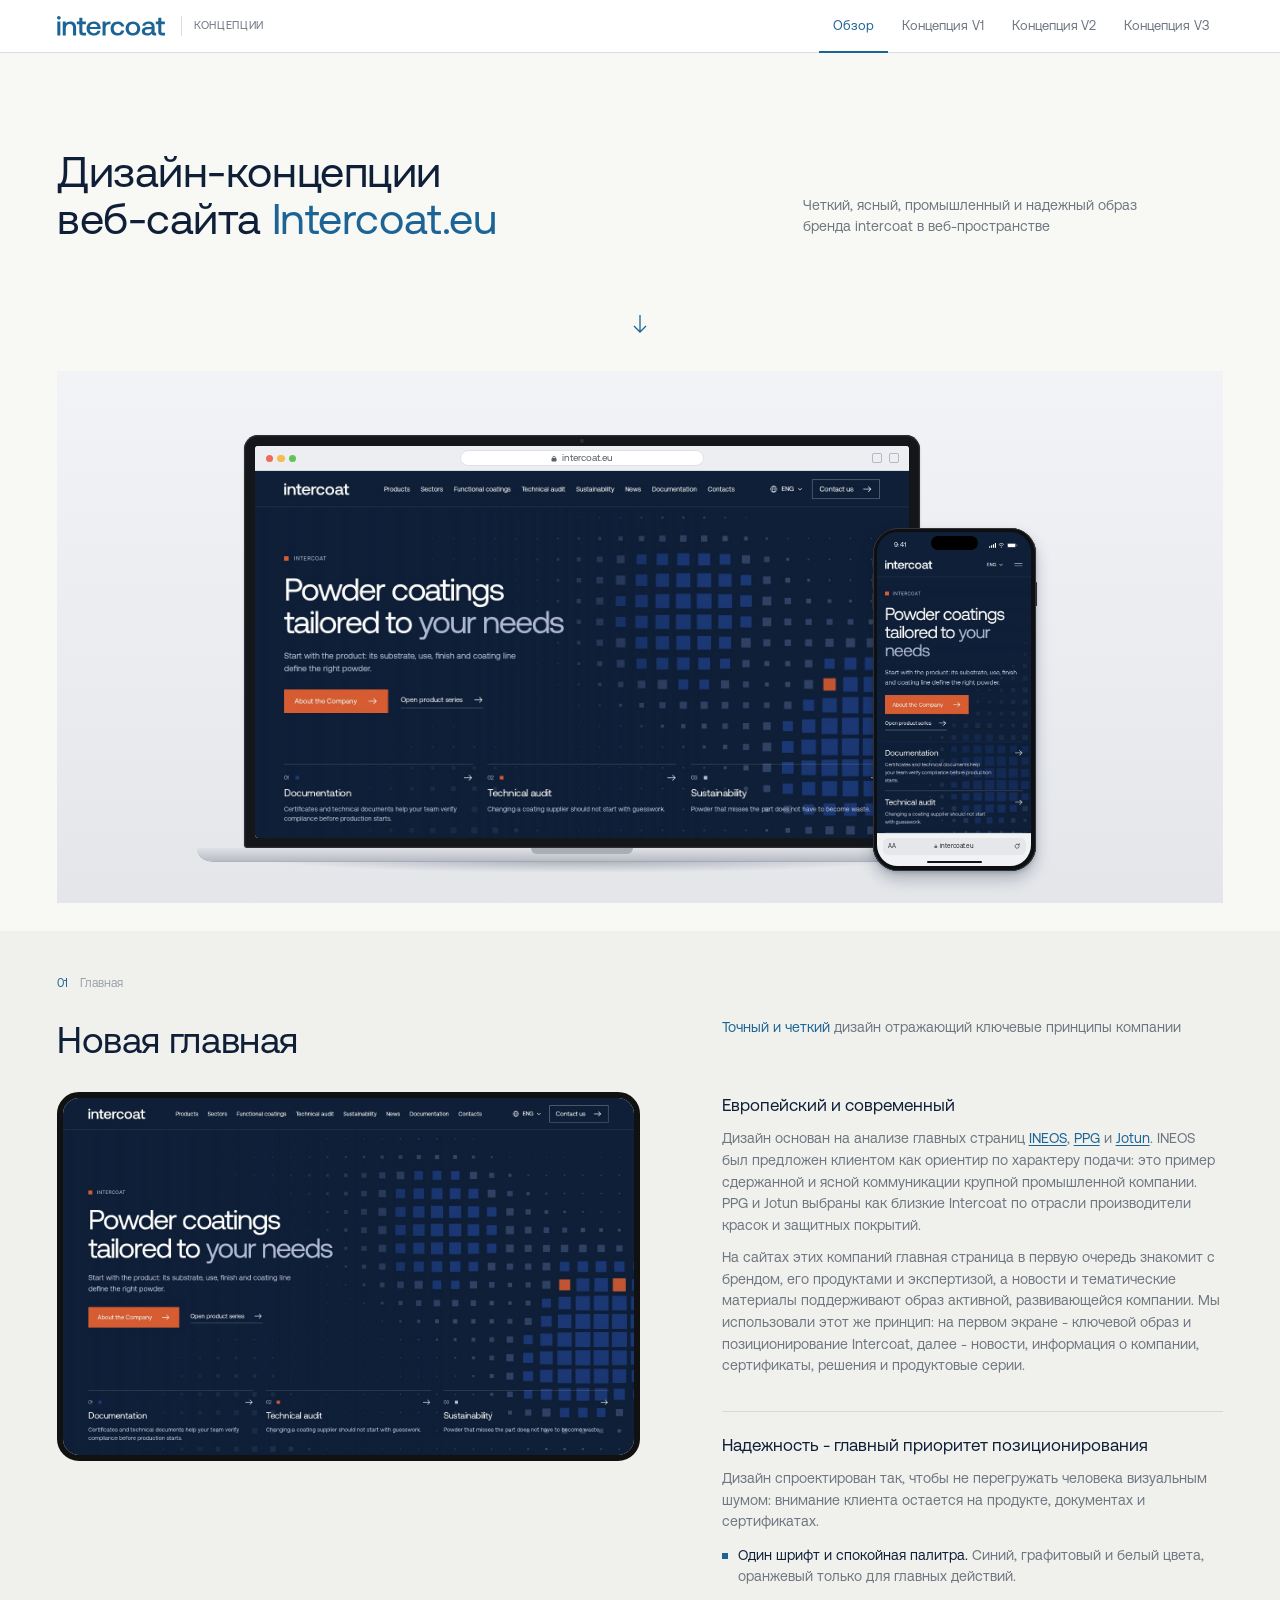
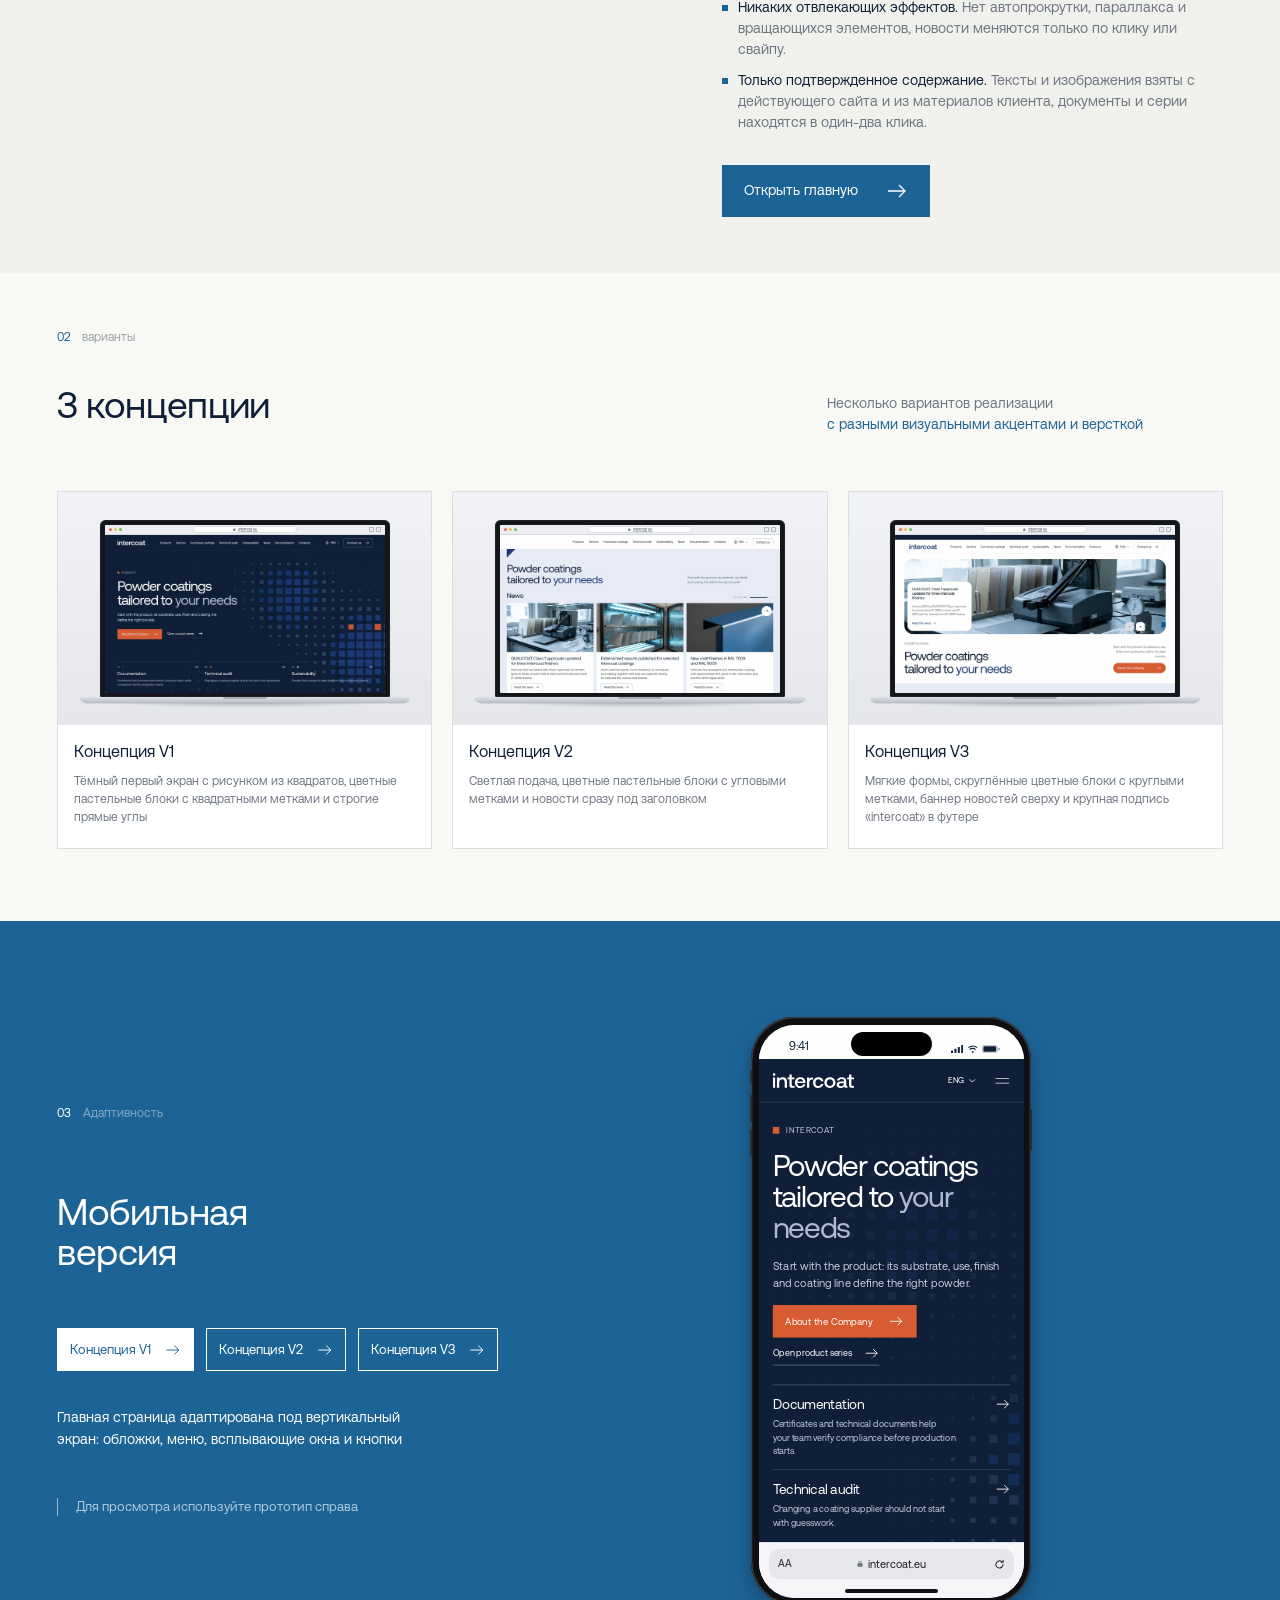
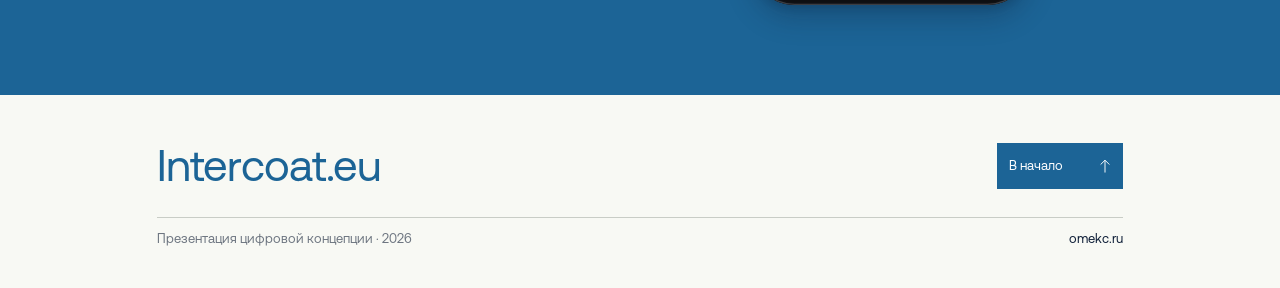
==== commit f3cd3b7f: "Intercoat concepts preview" ====
--- a/index.html
+++ b/index.html
@@ -1,7 +1,7 @@
 <!doctype html>
 <html lang="ru"><head><meta charset="utf-8"><meta name="viewport" content="width=device-width,initial-scale=1">
 <title>Дизайн-концепции веб-сайта Intercoat.eu</title><meta name="description" content="Три концепции главной страницы Intercoat.eu: первый экран, варианты и мобильная версия.">
-<link rel="preload" href="fonts/aeonikpro-regular.otf?v=1792017594" as="font" type="font/otf" crossorigin><link rel="stylesheet" href="preview.css?v=1792017594"></head>
+<link rel="preload" href="fonts/aeonikpro-regular.otf?v=1792058504" as="font" type="font/otf" crossorigin><link rel="stylesheet" href="preview.css?v=1792058504"></head>
 <body id="top">
 <!-- MOTION: на странице нет автоматической анимации. Прокрутка к блокам плавная и отключается при reduce-motion; наведение меняет только цвет; в телефоне прокручивается настоящая страница выбранной концепции. -->
 <header class="top"><div class="bar"><a class="brand" href="#top" aria-label="Intercoat, в начало"><i class="logo"></i><span class="sub">Концепции</span></a>
@@ -9,22 +9,23 @@
 <main>
 <section class="hero"><div class="in"><div class="hero-row"><h1>Дизайн-концепции<br>веб-сайта <span>Intercoat.eu</span></h1><p>Четкий, ясный, промышленный и надежный образ бренда intercoat в веб-пространстве</p></div>
 <a class="down" href="#home" aria-label="К разделу «Главная»"><svg class="arr" viewBox="0 0 16 22" width="16" height="22" fill="none" aria-hidden="true"><path d="M8 2v17M2 13l6 6 6-6" stroke="currentColor" stroke-width="1.3"/></svg></a>
-<div class="scene hero-scene"><div class="dev laptop"><div class="lid"><i class="cam"></i><div class="scr"><div class="chrome"><span class="tl"><i></i><i></i><i></i></span><span class="url"><svg viewBox="0 0 12 14" aria-hidden="true"><path fill="currentColor" d="M3 6V4.5a3 3 0 0 1 6 0V6h.5A1.5 1.5 0 0 1 11 7.5v4A1.5 1.5 0 0 1 9.5 13h-7A1.5 1.5 0 0 1 1 11.5v-4A1.5 1.5 0 0 1 2.5 6H3Zm1.5 0h3V4.5a1.5 1.5 0 0 0-3 0V6Z"/></svg><em>intercoat.eu</em></span><span class="chrome-r"><i></i><i></i></span></div><img src="assets/s_d2.jpg?v=1792017594" alt="Первый экран концепции V2" width="1440" height="810" loading="lazy"></div></div><div class="base"><i></i></div></div><div class="dev phone "><div class="body"><i class="sbtn s1"></i><i class="sbtn s2"></i><i class="sbtn s3"></i><i class="sbtn s4"></i><div class="scr" style="--sb:#0f1f38;--sbt:#ffffff"><div class="status"><span class="time">9:41</span><i class="island"></i><span class="sys"><svg viewBox="0 0 18 12" aria-hidden="true"><rect x="0" y="8" width="3" height="4" rx=".8"/><rect x="5" y="5.5" width="3" height="6.5" rx=".8"/><rect x="10" y="3" width="3" height="9" rx=".8"/><rect x="15" y="0" width="3" height="12" rx=".8"/></svg><svg viewBox="0 0 17 12" aria-hidden="true"><path d="M8.5 2.2c2.3 0 4.4.9 6 2.4l1-1.1A10.4 10.4 0 0 0 8.5.6C5.7.6 3.2 1.7 1.5 3.5l1 1.1a8.8 8.8 0 0 1 6-2.4Zm0 3.6c1.4 0 2.6.5 3.6 1.4l1-1.1A7.3 7.3 0 0 0 8.5 4.2c-1.9 0-3.7.7-5 1.9l1 1.1c1-.9 2.2-1.4 4-1.4Zm0 3.5c.7 0 1.3.2 1.8.7L8.5 12 6.7 10c.5-.5 1.1-.7 1.8-.7Z"/></svg><svg viewBox="0 0 27 12" aria-hidden="true"><rect x=".5" y=".5" width="22" height="11" rx="3.2" fill="none" stroke="currentColor" opacity=".45"/><rect x="2" y="2" width="19" height="8" rx="2"/><rect x="24" y="4" width="2" height="4" rx="1" opacity=".5"/></svg></span></div><img src="assets/s_m2.jpg?v=1792017594" alt="Мобильная версия концепции V2" width="390" height="711"><div class="safari"><div class="addr"><span class="aa">AA</span><span class="u"><svg viewBox="0 0 12 14" aria-hidden="true"><path fill="currentColor" d="M3 6V4.5a3 3 0 0 1 6 0V6h.5A1.5 1.5 0 0 1 11 7.5v4A1.5 1.5 0 0 1 9.5 13h-7A1.5 1.5 0 0 1 1 11.5v-4A1.5 1.5 0 0 1 2.5 6H3Zm1.5 0h3V4.5a1.5 1.5 0 0 0-3 0V6Z"/></svg><em>intercoat.eu</em></span><svg class="rl" viewBox="0 0 14 14" aria-hidden="true"><path fill="none" stroke="currentColor" stroke-width="1.3" stroke-linecap="round" d="M11.6 7a4.6 4.6 0 1 1-1.4-3.3M11.8 1.6v2.5H9.3"/></svg></div><i class="home"></i></div></div></div></div></div></div></section>
+<div class="scene hero-scene"><div class="dev laptop"><div class="lid"><i class="cam"></i><div class="scr"><div class="chrome"><span class="tl"><i></i><i></i><i></i></span><span class="url"><svg viewBox="0 0 12 14" aria-hidden="true"><path fill="currentColor" d="M3 6V4.5a3 3 0 0 1 6 0V6h.5A1.5 1.5 0 0 1 11 7.5v4A1.5 1.5 0 0 1 9.5 13h-7A1.5 1.5 0 0 1 1 11.5v-4A1.5 1.5 0 0 1 2.5 6H3Zm1.5 0h3V4.5a1.5 1.5 0 0 0-3 0V6Z"/></svg><em>intercoat.eu</em></span><span class="chrome-r"><i></i><i></i></span></div><img src="assets/s_d1.jpg?v=1792058504" alt="Первый экран концепции V1" width="1440" height="810" loading="lazy"></div></div><div class="base"><i></i></div></div><div class="dev phone "><div class="body"><i class="sbtn s1"></i><i class="sbtn s2"></i><i class="sbtn s3"></i><i class="sbtn s4"></i><div class="scr" style="--sb:#0f1f38;--sbt:#ffffff"><div class="status"><span class="time">9:41</span><i class="island"></i><span class="sys"><svg viewBox="0 0 18 12" aria-hidden="true"><rect x="0" y="8" width="3" height="4" rx=".8"/><rect x="5" y="5.5" width="3" height="6.5" rx=".8"/><rect x="10" y="3" width="3" height="9" rx=".8"/><rect x="15" y="0" width="3" height="12" rx=".8"/></svg><svg viewBox="0 0 17 12" aria-hidden="true"><path d="M8.5 2.2c2.3 0 4.4.9 6 2.4l1-1.1A10.4 10.4 0 0 0 8.5.6C5.7.6 3.2 1.7 1.5 3.5l1 1.1a8.8 8.8 0 0 1 6-2.4Zm0 3.6c1.4 0 2.6.5 3.6 1.4l1-1.1A7.3 7.3 0 0 0 8.5 4.2c-1.9 0-3.7.7-5 1.9l1 1.1c1-.9 2.2-1.4 4-1.4Zm0 3.5c.7 0 1.3.2 1.8.7L8.5 12 6.7 10c.5-.5 1.1-.7 1.8-.7Z"/></svg><svg viewBox="0 0 27 12" aria-hidden="true"><rect x=".5" y=".5" width="22" height="11" rx="3.2" fill="none" stroke="currentColor" opacity=".45"/><rect x="2" y="2" width="19" height="8" rx="2"/><rect x="24" y="4" width="2" height="4" rx="1" opacity=".5"/></svg></span></div><img src="assets/s_m1.jpg?v=1792058504" alt="Мобильная версия концепции V1" width="390" height="711"><div class="safari"><div class="addr"><span class="aa">AA</span><span class="u"><svg viewBox="0 0 12 14" aria-hidden="true"><path fill="currentColor" d="M3 6V4.5a3 3 0 0 1 6 0V6h.5A1.5 1.5 0 0 1 11 7.5v4A1.5 1.5 0 0 1 9.5 13h-7A1.5 1.5 0 0 1 1 11.5v-4A1.5 1.5 0 0 1 2.5 6H3Zm1.5 0h3V4.5a1.5 1.5 0 0 0-3 0V6Z"/></svg><em>intercoat.eu</em></span><svg class="rl" viewBox="0 0 14 14" aria-hidden="true"><path fill="none" stroke="currentColor" stroke-width="1.3" stroke-linecap="round" d="M11.6 7a4.6 4.6 0 1 1-1.4-3.3M11.8 1.6v2.5H9.3"/></svg></div><i class="home"></i></div></div></div></div></div></div></section>
 
-<section class="s01" id="home"><div class="in"><div class="lbl"><b>01</b><span>Главная</span></div>
-<div class="head"><h2>Новая главная</h2><p><span>Точный и четкий</span> дизайн отражающий ключевые принципы компании</p></div>
-<div class="home-row"><a class="frame" href="c1/index.html" target="_blank" rel="noopener" aria-label="Открыть главную, концепция V1"><img src="assets/v1.jpg?v=1792017594" alt="Главная страница, концепция V1" width="1440" height="900" loading="lazy"></a>
+<section class="s01" id="home"><div class="in s01-grid">
+<div class="s01-l"><div class="lbl"><b>01</b><span>Главная</span></div><h2>Новая главная</h2>
+<a class="frame" href="c1/index.html" target="_blank" rel="noopener" aria-label="Открыть главную, концепция V1"><img src="assets/v1.jpg?v=1792058504" alt="Главная страница, концепция V1" width="1440" height="900" loading="lazy"></a></div>
+<div class="s01-r"><p class="s01-sub"><span>Точный и четкий</span> дизайн отражающий ключевые принципы компании</p>
 <div class="why"><div class="why-i"><h3>Европейский и современный</h3>
-<p>Дизайн основан на анализе главных страниц ведущих европейских промышленных компаний: <a href="https://www.siemens.com/global/en.html" target="_blank" rel="noopener">Siemens</a>, <a href="https://global.abb/group/en" target="_blank" rel="noopener">ABB</a> и <a href="https://www.se.com/ww/en/" target="_blank" rel="noopener">Schneider Electric</a>. Siemens и ABB входят в рейтинг <a href="https://clarivate.com/top-100-innovators-2025/the-top-100/" target="_blank" rel="noopener">Clarivate Top 100 Global Innovators 2025</a>, а Schneider Electric занял первое место в рейтинге <a href="https://corporateknights.com/rankings/other-rankings-reports/2025-europe-50-ranking/europe-setting-standard-for-sustainable-business-and-earning-the-rewards/" target="_blank" rel="noopener">Corporate Knights Europe 50</a> за 2025 год.</p>
-<p>Эти компании отмечены как двигающие промышленность вперед, и у всех троих сразу после первого экрана идут новости и тематические истории, а ниже направления и продукты. Мы взяли тот же порядок: новости на первом экране, затем компания, сертификаты, решения и серии.</p></div>
+<p>Дизайн основан на анализе главных страниц <a href="https://www.ineos.com/" target="_blank" rel="noopener">INEOS</a>, <a href="https://www.ppg.com/en-US" target="_blank" rel="noopener">PPG</a> и <a href="https://www.jotun.com/ww-en" target="_blank" rel="noopener">Jotun</a>. INEOS был предложен клиентом как ориентир по характеру подачи: это пример сдержанной и ясной коммуникации крупной промышленной компании. PPG и Jotun выбраны как близкие Intercoat по отрасли производители красок и защитных покрытий.</p>
+<p>На сайтах этих компаний главная страница в первую очередь знакомит с брендом, его продуктами и экспертизой, а новости и тематические материалы поддерживают образ активной, развивающейся компании. Мы использовали этот же принцип: на первом экране - ключевой образ и позиционирование Intercoat, далее - новости, информация о компании, сертификаты, решения и продуктовые серии.</p></div>
 <div class="why-i"><h3>Надежность - главный приоритет позиционирования</h3>
 <p>Дизайн спроектирован так, чтобы не перегружать человека визуальным шумом: внимание клиента остается на продукте, документах и сертификатах.</p>
-<ul><li><b>Один шрифт и спокойная палитра.</b> Синий, графитовый и белый цвета, оранжевый только для главных действий.</li><li><b>Никаких отвлекающих эффектов.</b> Нет автопрокрутки, параллакса и вращающихся элементов, новости меняются только по клику или свайпу.</li><li><b>Только подтвержденное содержание.</b> Тексты и изображения взяты с действующего сайта, документы и серии находятся в один-два клика.</li></ul></div>
+<ul><li><b>Один шрифт и спокойная палитра.</b> Синий, графитовый и белый цвета, оранжевый только для главных действий.</li><li><b>Никаких отвлекающих эффектов.</b> Нет автопрокрутки, параллакса и вращающихся элементов, новости меняются только по клику или свайпу.</li><li><b>Только подтвержденное содержание.</b> Тексты и изображения взяты с действующего сайта и из материалов клиента, документы и серии находятся в один-два клика.</li></ul></div>
 <a class="btn" href="c1/index.html" target="_blank" rel="noopener">Открыть главную<svg class="arr" viewBox="0 0 22 16" width="22" height="16" fill="none" aria-hidden="true"><path d="M2 8h17M13 2l6 6-6 6" stroke="currentColor" stroke-width="1.3"/></svg></a></div></div></div></section>
 
 <section class="s02" id="variants"><div class="in"><div class="lbl"><b>02</b><span>варианты</span></div>
 <div class="head"><h2>3 концепции</h2><p>Несколько вариантов реализации<br><span>с разными визуальными акцентами и версткой</span></p></div>
-<div class="cards"><a class="card" href="c1/index.html" target="_blank" rel="noopener"><div class="card-scene"><div class="dev laptop"><div class="lid"><i class="cam"></i><div class="scr"><div class="chrome"><span class="tl"><i></i><i></i><i></i></span><span class="url"><svg viewBox="0 0 12 14" aria-hidden="true"><path fill="currentColor" d="M3 6V4.5a3 3 0 0 1 6 0V6h.5A1.5 1.5 0 0 1 11 7.5v4A1.5 1.5 0 0 1 9.5 13h-7A1.5 1.5 0 0 1 1 11.5v-4A1.5 1.5 0 0 1 2.5 6H3Zm1.5 0h3V4.5a1.5 1.5 0 0 0-3 0V6Z"/></svg><em>intercoat.eu</em></span><span class="chrome-r"><i></i><i></i></span></div><img src="assets/s_d1.jpg?v=1792017594" alt="Первый экран концепции V1" width="1440" height="810" loading="lazy"></div></div><div class="base"><i></i></div></div></div><div class="card-tx"><h3>Концепция V1</h3><p>Воздушная подача: новости переключаются прямо на первом экране, тонкие линии и сетка из 12 колонок</p></div></a><a class="card" href="c2/index.html" target="_blank" rel="noopener"><div class="card-scene"><div class="dev laptop"><div class="lid"><i class="cam"></i><div class="scr"><div class="chrome"><span class="tl"><i></i><i></i><i></i></span><span class="url"><svg viewBox="0 0 12 14" aria-hidden="true"><path fill="currentColor" d="M3 6V4.5a3 3 0 0 1 6 0V6h.5A1.5 1.5 0 0 1 11 7.5v4A1.5 1.5 0 0 1 9.5 13h-7A1.5 1.5 0 0 1 1 11.5v-4A1.5 1.5 0 0 1 2.5 6H3Zm1.5 0h3V4.5a1.5 1.5 0 0 0-3 0V6Z"/></svg><em>intercoat.eu</em></span><span class="chrome-r"><i></i><i></i></span></div><img src="assets/s_d2.jpg?v=1792017594" alt="Первый экран концепции V2" width="1440" height="810" loading="lazy"></div></div><div class="base"><i></i></div></div></div><div class="card-tx"><h3>Концепция V2</h3><p>Тёмный первый экран на всю ширину с узором из квадратов и строгие прямые углы</p></div></a><a class="card" href="c3/index.html" target="_blank" rel="noopener"><div class="card-scene"><div class="dev laptop"><div class="lid"><i class="cam"></i><div class="scr"><div class="chrome"><span class="tl"><i></i><i></i><i></i></span><span class="url"><svg viewBox="0 0 12 14" aria-hidden="true"><path fill="currentColor" d="M3 6V4.5a3 3 0 0 1 6 0V6h.5A1.5 1.5 0 0 1 11 7.5v4A1.5 1.5 0 0 1 9.5 13h-7A1.5 1.5 0 0 1 1 11.5v-4A1.5 1.5 0 0 1 2.5 6H3Zm1.5 0h3V4.5a1.5 1.5 0 0 0-3 0V6Z"/></svg><em>intercoat.eu</em></span><span class="chrome-r"><i></i><i></i></span></div><img src="assets/s_d3.jpg?v=1792017594" alt="Первый экран концепции V3" width="1440" height="810" loading="lazy"></div></div><div class="base"><i></i></div></div></div><div class="card-tx"><h3>Концепция V3</h3><p>Мягкие формы и скруглённые карточки, баннер новостей сверху и крупная подпись «intercoat» в футере</p></div></a></div></div></section>
+<div class="cards"><a class="card" href="c1/index.html" target="_blank" rel="noopener"><div class="card-scene"><div class="dev laptop"><div class="lid"><i class="cam"></i><div class="scr"><div class="chrome"><span class="tl"><i></i><i></i><i></i></span><span class="url"><svg viewBox="0 0 12 14" aria-hidden="true"><path fill="currentColor" d="M3 6V4.5a3 3 0 0 1 6 0V6h.5A1.5 1.5 0 0 1 11 7.5v4A1.5 1.5 0 0 1 9.5 13h-7A1.5 1.5 0 0 1 1 11.5v-4A1.5 1.5 0 0 1 2.5 6H3Zm1.5 0h3V4.5a1.5 1.5 0 0 0-3 0V6Z"/></svg><em>intercoat.eu</em></span><span class="chrome-r"><i></i><i></i></span></div><img src="assets/s_d1.jpg?v=1792058504" alt="Первый экран концепции V1" width="1440" height="810" loading="lazy"></div></div><div class="base"><i></i></div></div></div><div class="card-tx"><h3>Концепция V1</h3><p>Тёмный первый экран с рисунком из квадратов, цветные пастельные блоки с квадратными метками и строгие прямые углы</p></div></a><a class="card" href="c2/index.html" target="_blank" rel="noopener"><div class="card-scene"><div class="dev laptop"><div class="lid"><i class="cam"></i><div class="scr"><div class="chrome"><span class="tl"><i></i><i></i><i></i></span><span class="url"><svg viewBox="0 0 12 14" aria-hidden="true"><path fill="currentColor" d="M3 6V4.5a3 3 0 0 1 6 0V6h.5A1.5 1.5 0 0 1 11 7.5v4A1.5 1.5 0 0 1 9.5 13h-7A1.5 1.5 0 0 1 1 11.5v-4A1.5 1.5 0 0 1 2.5 6H3Zm1.5 0h3V4.5a1.5 1.5 0 0 0-3 0V6Z"/></svg><em>intercoat.eu</em></span><span class="chrome-r"><i></i><i></i></span></div><img src="assets/s_d2.jpg?v=1792058504" alt="Первый экран концепции V2" width="1440" height="810" loading="lazy"></div></div><div class="base"><i></i></div></div></div><div class="card-tx"><h3>Концепция V2</h3><p>Светлая подача, цветные пастельные блоки с угловыми метками и новости сразу под заголовком</p></div></a><a class="card" href="c3/index.html" target="_blank" rel="noopener"><div class="card-scene"><div class="dev laptop"><div class="lid"><i class="cam"></i><div class="scr"><div class="chrome"><span class="tl"><i></i><i></i><i></i></span><span class="url"><svg viewBox="0 0 12 14" aria-hidden="true"><path fill="currentColor" d="M3 6V4.5a3 3 0 0 1 6 0V6h.5A1.5 1.5 0 0 1 11 7.5v4A1.5 1.5 0 0 1 9.5 13h-7A1.5 1.5 0 0 1 1 11.5v-4A1.5 1.5 0 0 1 2.5 6H3Zm1.5 0h3V4.5a1.5 1.5 0 0 0-3 0V6Z"/></svg><em>intercoat.eu</em></span><span class="chrome-r"><i></i><i></i></span></div><img src="assets/s_d3.jpg?v=1792058504" alt="Первый экран концепции V3" width="1440" height="810" loading="lazy"></div></div><div class="base"><i></i></div></div></div><div class="card-tx"><h3>Концепция V3</h3><p>Мягкие формы, скруглённые цветные блоки с круглыми метками, баннер новостей сверху и крупная подпись «intercoat» в футере</p></div></a></div></div></section>
 
 <section class="s03" id="mobile"><div class="in"><div class="mob-txt"><div class="lbl"><b>03</b><span>Адаптивность</span></div><h2>Мобильная<br>версия</h2>
 <div class="tabs" role="tablist" aria-label="Концепция в телефоне"><button class="on" role="tab" aria-selected="true" data-c="1" type="button">Концепция V1<svg class="arr" viewBox="0 0 22 16" width="22" height="16" fill="none" aria-hidden="true"><path d="M2 8h17M13 2l6 6-6 6" stroke="currentColor" stroke-width="1.3"/></svg></button><button role="tab" aria-selected="false" data-c="2" type="button">Концепция V2<svg class="arr" viewBox="0 0 22 16" width="22" height="16" fill="none" aria-hidden="true"><path d="M2 8h17M13 2l6 6-6 6" stroke="currentColor" stroke-width="1.3"/></svg></button><button role="tab" aria-selected="false" data-c="3" type="button">Концепция V3<svg class="arr" viewBox="0 0 22 16" width="22" height="16" fill="none" aria-hidden="true"><path d="M2 8h17M13 2l6 6-6 6" stroke="currentColor" stroke-width="1.3"/></svg></button></div>
@@ -32,4 +33,4 @@
 <div class="mob-dev"><div class="dev phone live-phone"><div class="body"><i class="sbtn s1"></i><i class="sbtn s2"></i><i class="sbtn s3"></i><i class="sbtn s4"></i><div class="scr" style="--sb:#fefefe;--sbt:#0F1F38"><div class="status"><span class="time">9:41</span><i class="island"></i><span class="sys"><svg viewBox="0 0 18 12" aria-hidden="true"><rect x="0" y="8" width="3" height="4" rx=".8"/><rect x="5" y="5.5" width="3" height="6.5" rx=".8"/><rect x="10" y="3" width="3" height="9" rx=".8"/><rect x="15" y="0" width="3" height="12" rx=".8"/></svg><svg viewBox="0 0 17 12" aria-hidden="true"><path d="M8.5 2.2c2.3 0 4.4.9 6 2.4l1-1.1A10.4 10.4 0 0 0 8.5.6C5.7.6 3.2 1.7 1.5 3.5l1 1.1a8.8 8.8 0 0 1 6-2.4Zm0 3.6c1.4 0 2.6.5 3.6 1.4l1-1.1A7.3 7.3 0 0 0 8.5 4.2c-1.9 0-3.7.7-5 1.9l1 1.1c1-.9 2.2-1.4 4-1.4Zm0 3.5c.7 0 1.3.2 1.8.7L8.5 12 6.7 10c.5-.5 1.1-.7 1.8-.7Z"/></svg><svg viewBox="0 0 27 12" aria-hidden="true"><rect x=".5" y=".5" width="22" height="11" rx="3.2" fill="none" stroke="currentColor" opacity=".45"/><rect x="2" y="2" width="19" height="8" rx="2"/><rect x="24" y="4" width="2" height="4" rx="1" opacity=".5"/></svg></span></div><div class="vp"><iframe id="live" src="c1/index.html" title="Мобильная версия концепции" loading="lazy" width="390" height="711"></iframe></div><div class="safari"><div class="addr"><span class="aa">AA</span><span class="u"><svg viewBox="0 0 12 14" aria-hidden="true"><path fill="currentColor" d="M3 6V4.5a3 3 0 0 1 6 0V6h.5A1.5 1.5 0 0 1 11 7.5v4A1.5 1.5 0 0 1 9.5 13h-7A1.5 1.5 0 0 1 1 11.5v-4A1.5 1.5 0 0 1 2.5 6H3Zm1.5 0h3V4.5a1.5 1.5 0 0 0-3 0V6Z"/></svg><em>intercoat.eu</em></span><svg class="rl" viewBox="0 0 14 14" aria-hidden="true"><path fill="none" stroke="currentColor" stroke-width="1.3" stroke-linecap="round" d="M11.6 7a4.6 4.6 0 1 1-1.4-3.3M11.8 1.6v2.5H9.3"/></svg></div><i class="home"></i></div></div></div></div></div></div></section>
 </main>
 <footer class="foot"><div class="in"><div class="foot-row"><span class="wm">Intercoat.eu</span><a class="up" href="#top">В начало<svg class="arr" viewBox="0 0 16 22" width="16" height="22" fill="none" aria-hidden="true"><path d="M8 20V3M2 9l6-6 6 6" stroke="currentColor" stroke-width="1.3"/></svg></a></div><div class="foot-bot"><span>Презентация цифровой концепции · 2026</span><a href="https://omekc.ru" target="_blank" rel="noopener">omekc.ru</a></div></div></footer>
-<script src="preview.js?v=1792017594"></script></body></html>+<script src="preview.js?v=1792058504"></script></body></html>
--- a/preview.css
+++ b/preview.css
@@ -42,7 +42,8 @@
 .phone .rl{width:calc(16*var(--u));height:calc(16*var(--u));color:#1b1d22;margin-left:calc(8*var(--u))}
 .phone .home{position:absolute;left:50%;bottom:calc(8*var(--u));width:calc(138*var(--u));height:calc(5*var(--u));margin-left:calc(-69*var(--u));border-radius:calc(3*var(--u));background:#111317}@font-face{font-family:"Aeonik Pro";src:url(fonts/aeonikpro-regular.otf) format("opentype");font-weight:400;font-style:normal;font-display:swap}
 *{box-sizing:border-box;margin:0;padding:0;font-synthesis:none}
-:root{--blue:#1C6496;--navy:#0F1F38;--g:#6E7681;--line:#E4E6E5;--bg:#F8F9F4;--bg2:#F0F1EC;--pad:48px}
+:root{--blue:#1C6496;--navy:#0F1F38;--g:#6E7681;--line:#E4E6E5;--bg:#F8F9F4;--bg2:#F0F1EC;--pad:clamp(20px,4.45vw,96px)}
+html{background:#F8F9F4;overscroll-behavior-y:none}
 html{scroll-behavior:smooth;scroll-padding-top:70px}
 @media (prefers-reduced-motion:reduce){html{scroll-behavior:auto}}
 body{font-family:"Aeonik Pro",sans-serif;font-weight:400;color:var(--navy);background:var(--bg);line-height:1.4;-webkit-font-smoothing:antialiased;overflow-x:hidden}
@@ -50,11 +51,11 @@
 a{color:inherit;text-decoration:none}
 button{font-family:inherit;cursor:pointer}
 img{display:block;max-width:100%}
-.in{max-width:1080px;margin:0 auto;padding:0 var(--pad)}
+.in{max-width:2000px;margin:0 auto;padding:0 var(--pad)}
 a:focus-visible,button:focus-visible{outline:2px solid var(--blue);outline-offset:3px}
 /* header */
 .top{position:sticky;top:0;z-index:20;background:#fff;border-bottom:1px solid #DADDE1}
-.bar{max-width:1240px;margin:0 auto;padding:0 var(--pad);height:52px;display:flex;align-items:center;justify-content:space-between;gap:20px}
+.bar{max-width:2000px;margin:0 auto;padding:0 var(--pad);height:52px;display:flex;align-items:center;justify-content:space-between;gap:20px}
 .brand{display:flex;align-items:center;gap:16px}
 .logo{display:block;width:108px;height:20px;background:var(--blue);-webkit-mask:url(assets/logo.svg) no-repeat center/contain;mask:url(assets/logo.svg) no-repeat center/contain}
 .sub{border-left:1px solid #DADDE1;padding-left:12px;font-size:11px;letter-spacing:.06em;text-transform:uppercase;color:var(--g);line-height:20px}
@@ -66,9 +67,9 @@
 /* hero */
 .hero{background:var(--bg);padding:96px 0 28px}
 .hero-row{display:flex;justify-content:space-between;align-items:flex-end;gap:40px}
-h1{font-size:56px;line-height:1.08;letter-spacing:-.01em}
+h1{font-size:clamp(34px,3.4vw,62px);line-height:1.08;letter-spacing:-.01em}
 h1 span{color:var(--blue)}
-.hero-row p{max-width:270px;font-size:14px;color:var(--g);line-height:1.5;margin-right:100px;padding-bottom:6px}
+.hero-row p{width:30%;max-width:420px;font-size:clamp(14px,1vw,17px);color:var(--g);line-height:1.5;margin-right:6%;padding-bottom:6px}
 .down{display:block;width:16px;margin:70px auto 36px;color:var(--blue);transition:color .15s}
 .down:hover{color:var(--navy)}
 .down svg{display:block}
@@ -80,12 +81,12 @@
 .lbl{font-size:12px;color:#9AA1A9;display:flex;gap:12px}
 .lbl b{color:var(--blue)}
 .head{display:flex;justify-content:space-between;align-items:flex-start;gap:40px;margin-top:40px}
-h2{font-size:64px;line-height:1.05;letter-spacing:-.01em}
-.head p{width:395px;flex:none;font-size:14px;color:var(--g);line-height:1.5;padding-top:8px}
+h2{font-size:clamp(32px,2.9vw,52px);line-height:1.08;letter-spacing:-.01em}
+.head p{width:34%;max-width:560px;font-size:clamp(14px,1vw,17px);flex:none;font-size:14px;color:var(--g);line-height:1.5;padding-top:8px}
 .head p span{color:var(--blue)}
 .s01{background:var(--bg2);padding:44px 0 56px}
-.home-row{display:grid;grid-template-columns:55% 1fr;gap:56px;margin-top:64px;align-items:start}
-.frame{display:block;border:6px solid #111;border-radius:22px;overflow:hidden;background:#fff;position:sticky;top:76px;transition:border-color .15s}
+
+.frame{display:block;border:6px solid #111;border-radius:22px;overflow:hidden;background:#fff;margin-top:32px;transition:border-color .15s}
 .frame:hover{border-color:var(--blue)}
 .frame img{width:100%;height:auto}
 .why-i{border-top:1px solid #D5D8D3;padding:22px 0 24px}
@@ -167,3 +168,24 @@
 }
 @media (max-width:900px){.top nav .w{display:none}.top nav a{padding:0 10px}}
 .top nav .w{margin-right:.28em}
+
+.s01-grid{display:grid;grid-template-columns:50% 1fr;column-gap:7%;align-items:start}
+.s01-l{position:sticky;top:76px;align-self:start}
+.s01-l h2{margin-top:28px}
+.s01-r{padding-top:42px}
+.s01-sub{font-size:clamp(14px,1vw,17px);color:var(--g);line-height:1.5;max-width:520px;margin-bottom:56px}
+.s01-sub span{color:var(--blue)}
+.why-i h3{font-size:clamp(17px,1.25vw,22px)}
+.why-i p,.why-i li{font-size:clamp(14px,1vw,17px)}
+.s02 .cards{margin-top:56px;gap:1.7%}
+.s03 .in{grid-template-columns:43% 57%;gap:0;padding-right:var(--pad)}
+.mob-dev{display:flex;justify-content:center}
+.live-phone{max-width:clamp(280px,17vw,340px)}
+.foot .in{padding:0 var(--pad)}
+.hero-scene{margin:0}
+.hero-scene .laptop{width:58%}.hero-scene .phone{width:14%}
+@media (max-width:900px){
+.s01-grid{display:block}.s01-l{position:static}.s01-r{padding-top:28px}.s01-sub{margin-bottom:32px}
+.s03 .in{grid-template-columns:1fr;gap:40px}
+.hero-scene .laptop{width:68%}.hero-scene .phone{width:22%}
+}
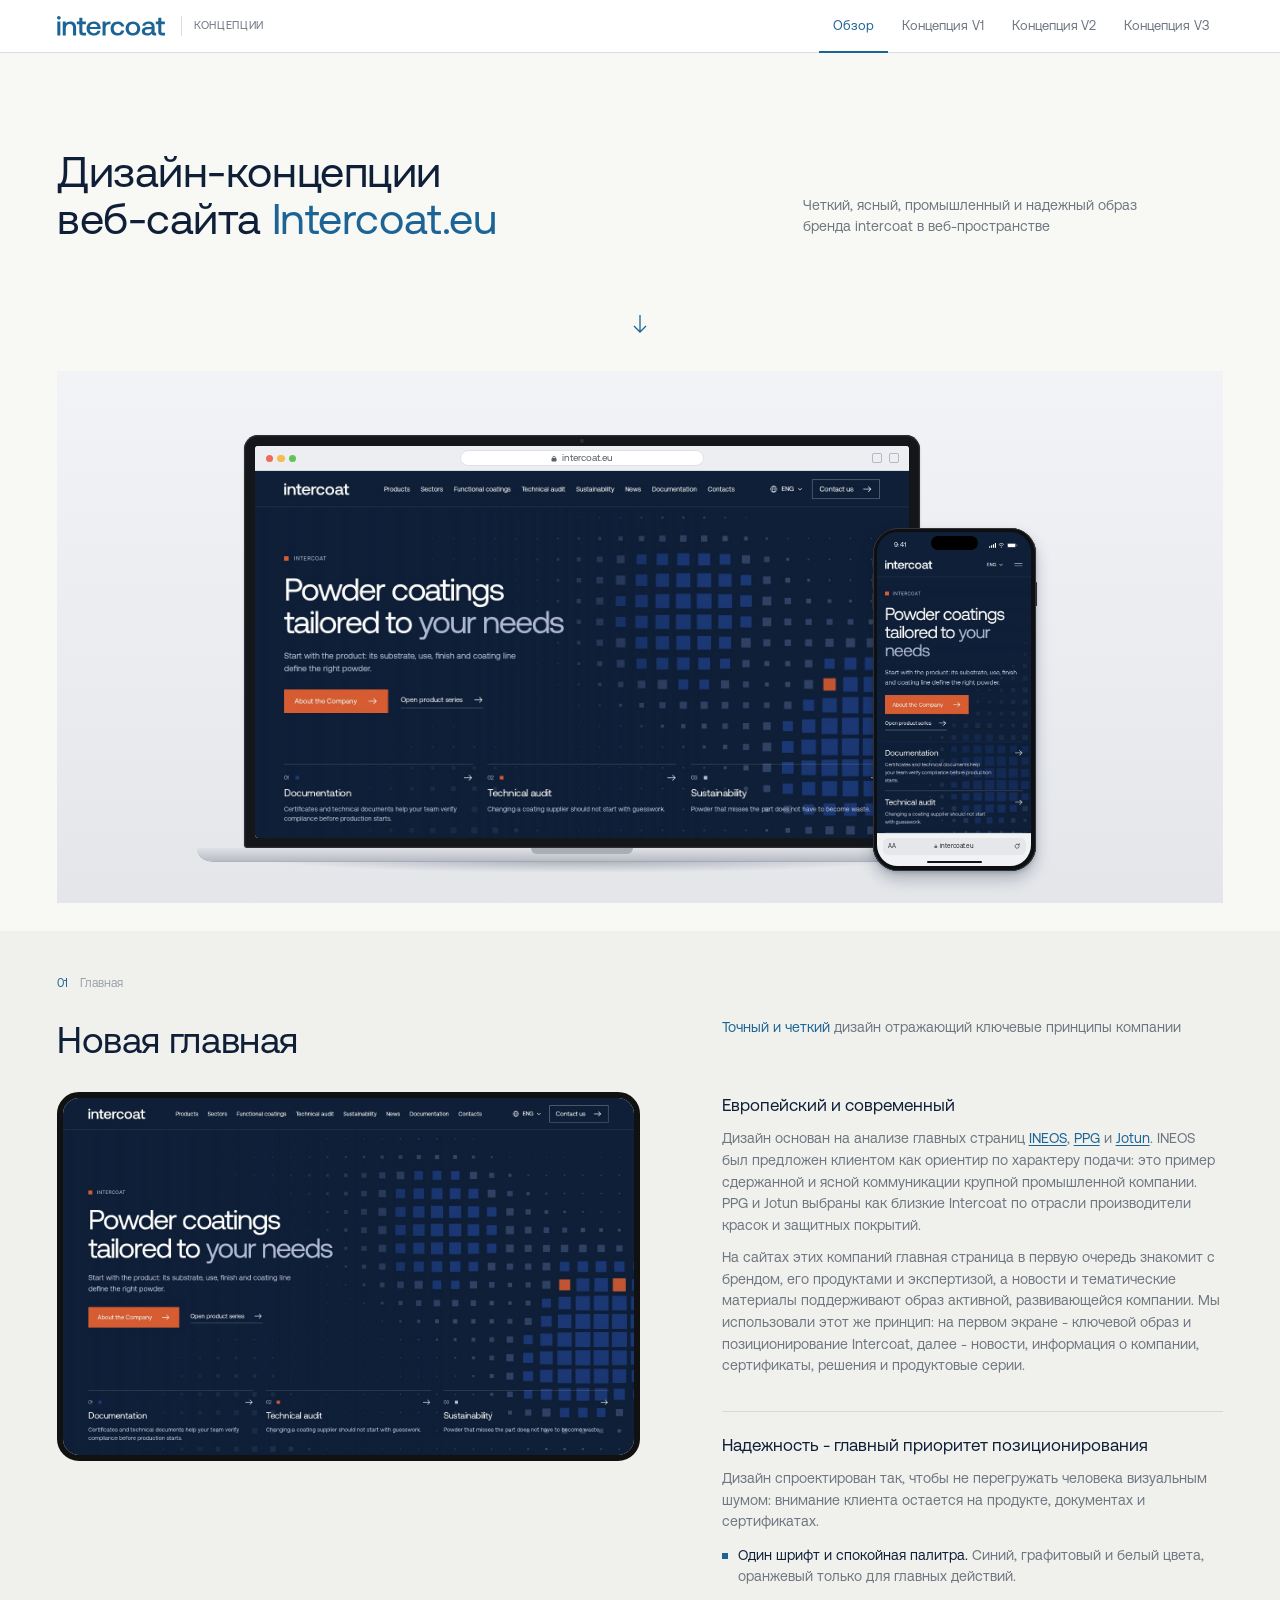
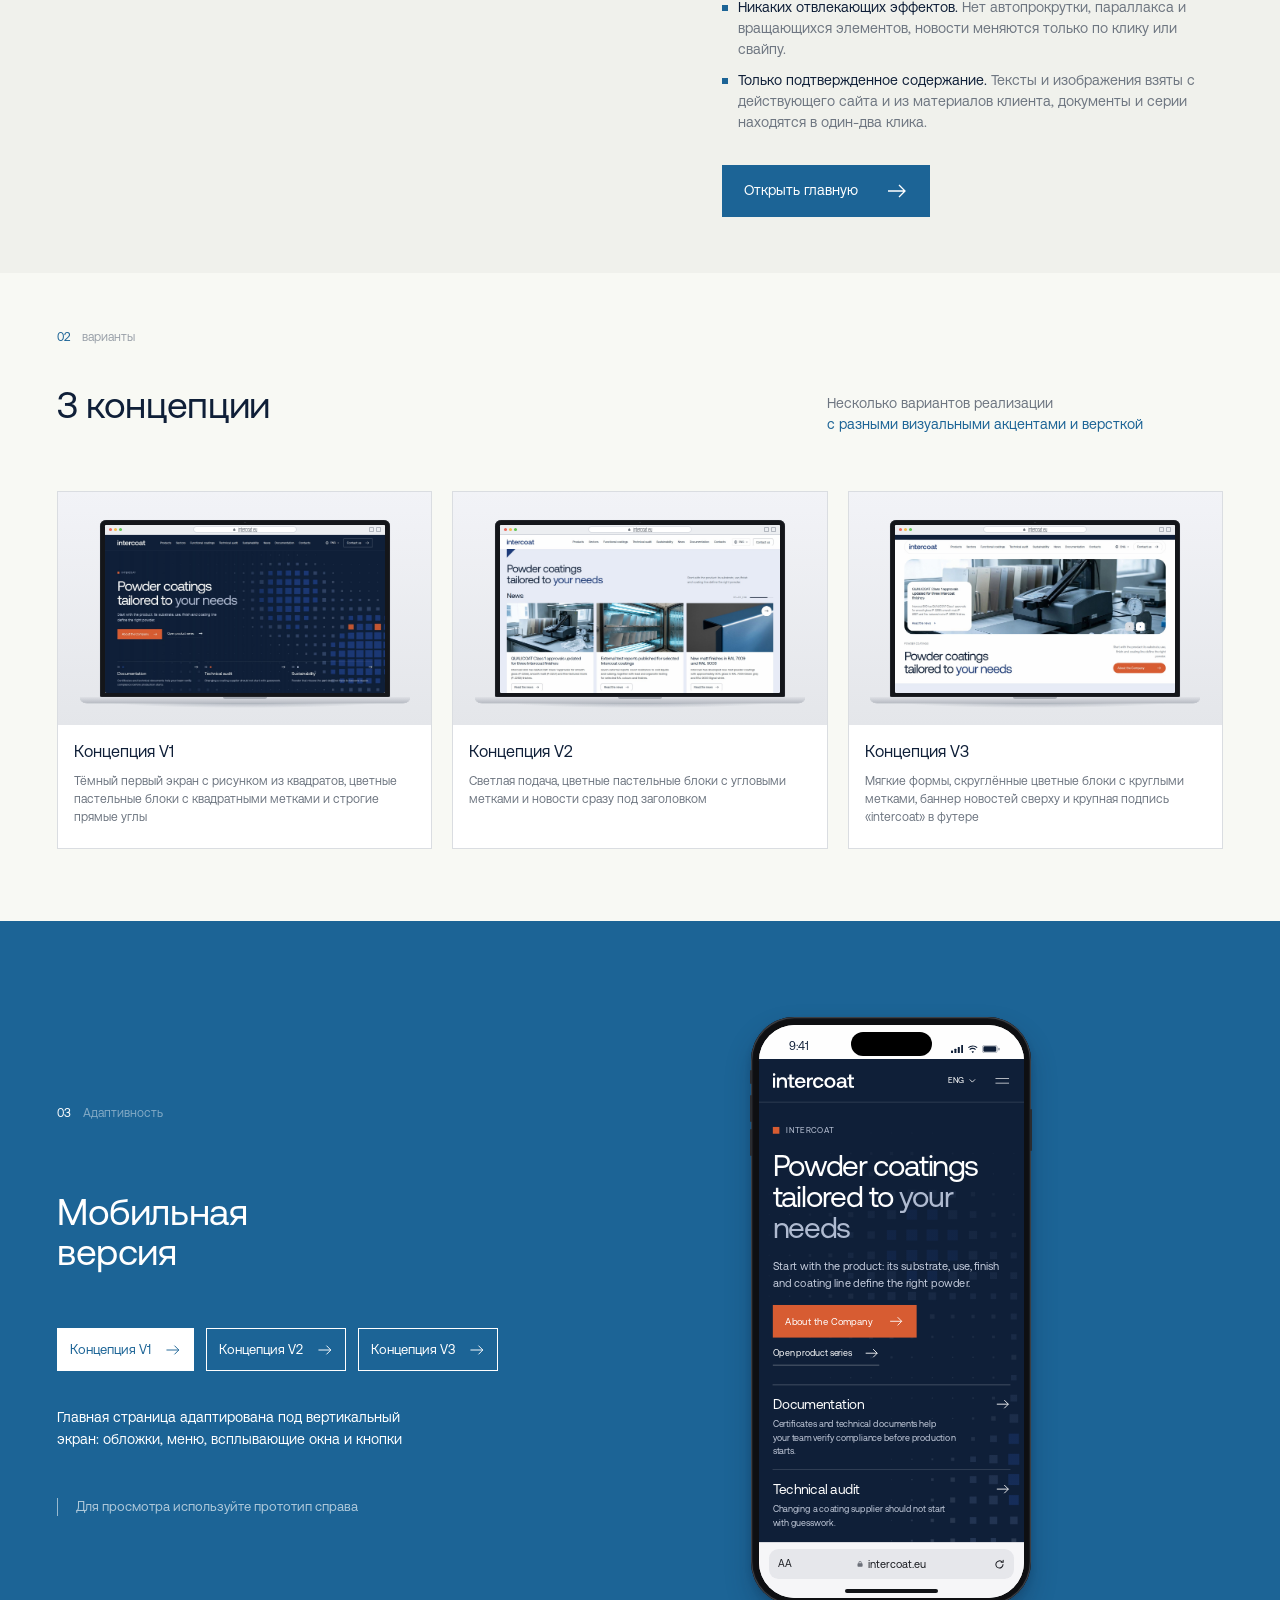
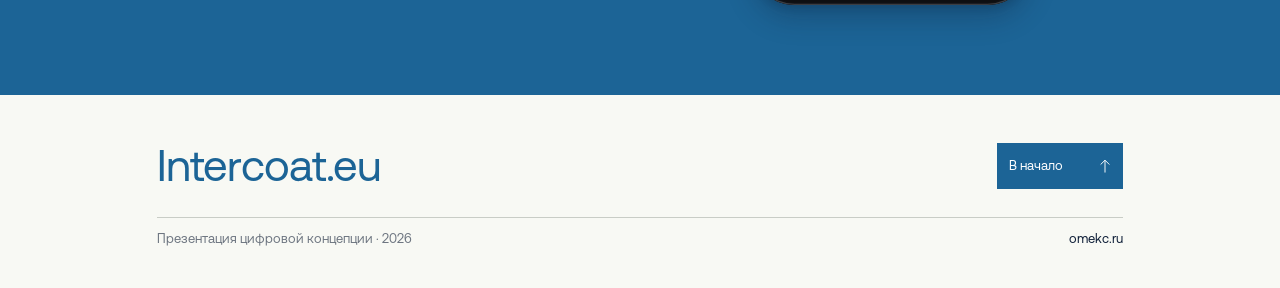
==== commit a1a216c4: "Intercoat concepts preview" ====
--- a/index.html
+++ b/index.html
@@ -1,7 +1,7 @@
 <!doctype html>
 <html lang="ru"><head><meta charset="utf-8"><meta name="viewport" content="width=device-width,initial-scale=1">
 <title>Дизайн-концепции веб-сайта Intercoat.eu</title><meta name="description" content="Три концепции главной страницы Intercoat.eu: первый экран, варианты и мобильная версия.">
-<link rel="preload" href="fonts/aeonikpro-regular.otf?v=1792058504" as="font" type="font/otf" crossorigin><link rel="stylesheet" href="preview.css?v=1792058504"></head>
+<link rel="preload" href="fonts/aeonikpro-regular.otf?v=1792060327" as="font" type="font/otf" crossorigin><link rel="stylesheet" href="preview.css?v=1792060327"></head>
 <body id="top">
 <!-- MOTION: на странице нет автоматической анимации. Прокрутка к блокам плавная и отключается при reduce-motion; наведение меняет только цвет; в телефоне прокручивается настоящая страница выбранной концепции. -->
 <header class="top"><div class="bar"><a class="brand" href="#top" aria-label="Intercoat, в начало"><i class="logo"></i><span class="sub">Концепции</span></a>
@@ -9,11 +9,11 @@
 <main>
 <section class="hero"><div class="in"><div class="hero-row"><h1>Дизайн-концепции<br>веб-сайта <span>Intercoat.eu</span></h1><p>Четкий, ясный, промышленный и надежный образ бренда intercoat в веб-пространстве</p></div>
 <a class="down" href="#home" aria-label="К разделу «Главная»"><svg class="arr" viewBox="0 0 16 22" width="16" height="22" fill="none" aria-hidden="true"><path d="M8 2v17M2 13l6 6 6-6" stroke="currentColor" stroke-width="1.3"/></svg></a>
-<div class="scene hero-scene"><div class="dev laptop"><div class="lid"><i class="cam"></i><div class="scr"><div class="chrome"><span class="tl"><i></i><i></i><i></i></span><span class="url"><svg viewBox="0 0 12 14" aria-hidden="true"><path fill="currentColor" d="M3 6V4.5a3 3 0 0 1 6 0V6h.5A1.5 1.5 0 0 1 11 7.5v4A1.5 1.5 0 0 1 9.5 13h-7A1.5 1.5 0 0 1 1 11.5v-4A1.5 1.5 0 0 1 2.5 6H3Zm1.5 0h3V4.5a1.5 1.5 0 0 0-3 0V6Z"/></svg><em>intercoat.eu</em></span><span class="chrome-r"><i></i><i></i></span></div><img src="assets/s_d1.jpg?v=1792058504" alt="Первый экран концепции V1" width="1440" height="810" loading="lazy"></div></div><div class="base"><i></i></div></div><div class="dev phone "><div class="body"><i class="sbtn s1"></i><i class="sbtn s2"></i><i class="sbtn s3"></i><i class="sbtn s4"></i><div class="scr" style="--sb:#0f1f38;--sbt:#ffffff"><div class="status"><span class="time">9:41</span><i class="island"></i><span class="sys"><svg viewBox="0 0 18 12" aria-hidden="true"><rect x="0" y="8" width="3" height="4" rx=".8"/><rect x="5" y="5.5" width="3" height="6.5" rx=".8"/><rect x="10" y="3" width="3" height="9" rx=".8"/><rect x="15" y="0" width="3" height="12" rx=".8"/></svg><svg viewBox="0 0 17 12" aria-hidden="true"><path d="M8.5 2.2c2.3 0 4.4.9 6 2.4l1-1.1A10.4 10.4 0 0 0 8.5.6C5.7.6 3.2 1.7 1.5 3.5l1 1.1a8.8 8.8 0 0 1 6-2.4Zm0 3.6c1.4 0 2.6.5 3.6 1.4l1-1.1A7.3 7.3 0 0 0 8.5 4.2c-1.9 0-3.7.7-5 1.9l1 1.1c1-.9 2.2-1.4 4-1.4Zm0 3.5c.7 0 1.3.2 1.8.7L8.5 12 6.7 10c.5-.5 1.1-.7 1.8-.7Z"/></svg><svg viewBox="0 0 27 12" aria-hidden="true"><rect x=".5" y=".5" width="22" height="11" rx="3.2" fill="none" stroke="currentColor" opacity=".45"/><rect x="2" y="2" width="19" height="8" rx="2"/><rect x="24" y="4" width="2" height="4" rx="1" opacity=".5"/></svg></span></div><img src="assets/s_m1.jpg?v=1792058504" alt="Мобильная версия концепции V1" width="390" height="711"><div class="safari"><div class="addr"><span class="aa">AA</span><span class="u"><svg viewBox="0 0 12 14" aria-hidden="true"><path fill="currentColor" d="M3 6V4.5a3 3 0 0 1 6 0V6h.5A1.5 1.5 0 0 1 11 7.5v4A1.5 1.5 0 0 1 9.5 13h-7A1.5 1.5 0 0 1 1 11.5v-4A1.5 1.5 0 0 1 2.5 6H3Zm1.5 0h3V4.5a1.5 1.5 0 0 0-3 0V6Z"/></svg><em>intercoat.eu</em></span><svg class="rl" viewBox="0 0 14 14" aria-hidden="true"><path fill="none" stroke="currentColor" stroke-width="1.3" stroke-linecap="round" d="M11.6 7a4.6 4.6 0 1 1-1.4-3.3M11.8 1.6v2.5H9.3"/></svg></div><i class="home"></i></div></div></div></div></div></div></section>
+<div class="scene hero-scene"><div class="dev laptop"><div class="lid"><i class="cam"></i><div class="scr"><div class="chrome"><span class="tl"><i></i><i></i><i></i></span><span class="url"><svg viewBox="0 0 12 14" aria-hidden="true"><path fill="currentColor" d="M3 6V4.5a3 3 0 0 1 6 0V6h.5A1.5 1.5 0 0 1 11 7.5v4A1.5 1.5 0 0 1 9.5 13h-7A1.5 1.5 0 0 1 1 11.5v-4A1.5 1.5 0 0 1 2.5 6H3Zm1.5 0h3V4.5a1.5 1.5 0 0 0-3 0V6Z"/></svg><em>intercoat.eu</em></span><span class="chrome-r"><i></i><i></i></span></div><img src="assets/s_d1.jpg?v=1792060327" alt="Первый экран концепции V1" width="1440" height="810" loading="lazy"></div></div><div class="base"><i></i></div></div><div class="dev phone "><div class="body"><i class="sbtn s1"></i><i class="sbtn s2"></i><i class="sbtn s3"></i><i class="sbtn s4"></i><div class="scr" style="--sb:#0f1f38;--sbt:#ffffff"><div class="status"><span class="time">9:41</span><i class="island"></i><span class="sys"><svg viewBox="0 0 18 12" aria-hidden="true"><rect x="0" y="8" width="3" height="4" rx=".8"/><rect x="5" y="5.5" width="3" height="6.5" rx=".8"/><rect x="10" y="3" width="3" height="9" rx=".8"/><rect x="15" y="0" width="3" height="12" rx=".8"/></svg><svg viewBox="0 0 17 12" aria-hidden="true"><path d="M8.5 2.2c2.3 0 4.4.9 6 2.4l1-1.1A10.4 10.4 0 0 0 8.5.6C5.7.6 3.2 1.7 1.5 3.5l1 1.1a8.8 8.8 0 0 1 6-2.4Zm0 3.6c1.4 0 2.6.5 3.6 1.4l1-1.1A7.3 7.3 0 0 0 8.5 4.2c-1.9 0-3.7.7-5 1.9l1 1.1c1-.9 2.2-1.4 4-1.4Zm0 3.5c.7 0 1.3.2 1.8.7L8.5 12 6.7 10c.5-.5 1.1-.7 1.8-.7Z"/></svg><svg viewBox="0 0 27 12" aria-hidden="true"><rect x=".5" y=".5" width="22" height="11" rx="3.2" fill="none" stroke="currentColor" opacity=".45"/><rect x="2" y="2" width="19" height="8" rx="2"/><rect x="24" y="4" width="2" height="4" rx="1" opacity=".5"/></svg></span></div><img src="assets/s_m1.jpg?v=1792060327" alt="Мобильная версия концепции V1" width="390" height="711"><div class="safari"><div class="addr"><span class="aa">AA</span><span class="u"><svg viewBox="0 0 12 14" aria-hidden="true"><path fill="currentColor" d="M3 6V4.5a3 3 0 0 1 6 0V6h.5A1.5 1.5 0 0 1 11 7.5v4A1.5 1.5 0 0 1 9.5 13h-7A1.5 1.5 0 0 1 1 11.5v-4A1.5 1.5 0 0 1 2.5 6H3Zm1.5 0h3V4.5a1.5 1.5 0 0 0-3 0V6Z"/></svg><em>intercoat.eu</em></span><svg class="rl" viewBox="0 0 14 14" aria-hidden="true"><path fill="none" stroke="currentColor" stroke-width="1.3" stroke-linecap="round" d="M11.6 7a4.6 4.6 0 1 1-1.4-3.3M11.8 1.6v2.5H9.3"/></svg></div><i class="home"></i></div></div></div></div></div></div></section>
 
 <section class="s01" id="home"><div class="in s01-grid">
 <div class="s01-l"><div class="lbl"><b>01</b><span>Главная</span></div><h2>Новая главная</h2>
-<a class="frame" href="c1/index.html" target="_blank" rel="noopener" aria-label="Открыть главную, концепция V1"><img src="assets/v1.jpg?v=1792058504" alt="Главная страница, концепция V1" width="1440" height="900" loading="lazy"></a></div>
+<a class="frame" href="c1/index.html" target="_blank" rel="noopener" aria-label="Открыть главную, концепция V1"><img src="assets/v1.jpg?v=1792060327" alt="Главная страница, концепция V1" width="1440" height="900" loading="lazy"></a></div>
 <div class="s01-r"><p class="s01-sub"><span>Точный и четкий</span> дизайн отражающий ключевые принципы компании</p>
 <div class="why"><div class="why-i"><h3>Европейский и современный</h3>
 <p>Дизайн основан на анализе главных страниц <a href="https://www.ineos.com/" target="_blank" rel="noopener">INEOS</a>, <a href="https://www.ppg.com/en-US" target="_blank" rel="noopener">PPG</a> и <a href="https://www.jotun.com/ww-en" target="_blank" rel="noopener">Jotun</a>. INEOS был предложен клиентом как ориентир по характеру подачи: это пример сдержанной и ясной коммуникации крупной промышленной компании. PPG и Jotun выбраны как близкие Intercoat по отрасли производители красок и защитных покрытий.</p>
@@ -25,7 +25,7 @@
 
 <section class="s02" id="variants"><div class="in"><div class="lbl"><b>02</b><span>варианты</span></div>
 <div class="head"><h2>3 концепции</h2><p>Несколько вариантов реализации<br><span>с разными визуальными акцентами и версткой</span></p></div>
-<div class="cards"><a class="card" href="c1/index.html" target="_blank" rel="noopener"><div class="card-scene"><div class="dev laptop"><div class="lid"><i class="cam"></i><div class="scr"><div class="chrome"><span class="tl"><i></i><i></i><i></i></span><span class="url"><svg viewBox="0 0 12 14" aria-hidden="true"><path fill="currentColor" d="M3 6V4.5a3 3 0 0 1 6 0V6h.5A1.5 1.5 0 0 1 11 7.5v4A1.5 1.5 0 0 1 9.5 13h-7A1.5 1.5 0 0 1 1 11.5v-4A1.5 1.5 0 0 1 2.5 6H3Zm1.5 0h3V4.5a1.5 1.5 0 0 0-3 0V6Z"/></svg><em>intercoat.eu</em></span><span class="chrome-r"><i></i><i></i></span></div><img src="assets/s_d1.jpg?v=1792058504" alt="Первый экран концепции V1" width="1440" height="810" loading="lazy"></div></div><div class="base"><i></i></div></div></div><div class="card-tx"><h3>Концепция V1</h3><p>Тёмный первый экран с рисунком из квадратов, цветные пастельные блоки с квадратными метками и строгие прямые углы</p></div></a><a class="card" href="c2/index.html" target="_blank" rel="noopener"><div class="card-scene"><div class="dev laptop"><div class="lid"><i class="cam"></i><div class="scr"><div class="chrome"><span class="tl"><i></i><i></i><i></i></span><span class="url"><svg viewBox="0 0 12 14" aria-hidden="true"><path fill="currentColor" d="M3 6V4.5a3 3 0 0 1 6 0V6h.5A1.5 1.5 0 0 1 11 7.5v4A1.5 1.5 0 0 1 9.5 13h-7A1.5 1.5 0 0 1 1 11.5v-4A1.5 1.5 0 0 1 2.5 6H3Zm1.5 0h3V4.5a1.5 1.5 0 0 0-3 0V6Z"/></svg><em>intercoat.eu</em></span><span class="chrome-r"><i></i><i></i></span></div><img src="assets/s_d2.jpg?v=1792058504" alt="Первый экран концепции V2" width="1440" height="810" loading="lazy"></div></div><div class="base"><i></i></div></div></div><div class="card-tx"><h3>Концепция V2</h3><p>Светлая подача, цветные пастельные блоки с угловыми метками и новости сразу под заголовком</p></div></a><a class="card" href="c3/index.html" target="_blank" rel="noopener"><div class="card-scene"><div class="dev laptop"><div class="lid"><i class="cam"></i><div class="scr"><div class="chrome"><span class="tl"><i></i><i></i><i></i></span><span class="url"><svg viewBox="0 0 12 14" aria-hidden="true"><path fill="currentColor" d="M3 6V4.5a3 3 0 0 1 6 0V6h.5A1.5 1.5 0 0 1 11 7.5v4A1.5 1.5 0 0 1 9.5 13h-7A1.5 1.5 0 0 1 1 11.5v-4A1.5 1.5 0 0 1 2.5 6H3Zm1.5 0h3V4.5a1.5 1.5 0 0 0-3 0V6Z"/></svg><em>intercoat.eu</em></span><span class="chrome-r"><i></i><i></i></span></div><img src="assets/s_d3.jpg?v=1792058504" alt="Первый экран концепции V3" width="1440" height="810" loading="lazy"></div></div><div class="base"><i></i></div></div></div><div class="card-tx"><h3>Концепция V3</h3><p>Мягкие формы, скруглённые цветные блоки с круглыми метками, баннер новостей сверху и крупная подпись «intercoat» в футере</p></div></a></div></div></section>
+<div class="cards"><a class="card" href="c1/index.html" target="_blank" rel="noopener"><div class="card-scene"><div class="dev laptop"><div class="lid"><i class="cam"></i><div class="scr"><div class="chrome"><span class="tl"><i></i><i></i><i></i></span><span class="url"><svg viewBox="0 0 12 14" aria-hidden="true"><path fill="currentColor" d="M3 6V4.5a3 3 0 0 1 6 0V6h.5A1.5 1.5 0 0 1 11 7.5v4A1.5 1.5 0 0 1 9.5 13h-7A1.5 1.5 0 0 1 1 11.5v-4A1.5 1.5 0 0 1 2.5 6H3Zm1.5 0h3V4.5a1.5 1.5 0 0 0-3 0V6Z"/></svg><em>intercoat.eu</em></span><span class="chrome-r"><i></i><i></i></span></div><img src="assets/s_d1.jpg?v=1792060327" alt="Первый экран концепции V1" width="1440" height="810" loading="lazy"></div></div><div class="base"><i></i></div></div></div><div class="card-tx"><h3>Концепция V1</h3><p>Тёмный первый экран с рисунком из квадратов, цветные пастельные блоки с квадратными метками и строгие прямые углы</p></div></a><a class="card" href="c2/index.html" target="_blank" rel="noopener"><div class="card-scene"><div class="dev laptop"><div class="lid"><i class="cam"></i><div class="scr"><div class="chrome"><span class="tl"><i></i><i></i><i></i></span><span class="url"><svg viewBox="0 0 12 14" aria-hidden="true"><path fill="currentColor" d="M3 6V4.5a3 3 0 0 1 6 0V6h.5A1.5 1.5 0 0 1 11 7.5v4A1.5 1.5 0 0 1 9.5 13h-7A1.5 1.5 0 0 1 1 11.5v-4A1.5 1.5 0 0 1 2.5 6H3Zm1.5 0h3V4.5a1.5 1.5 0 0 0-3 0V6Z"/></svg><em>intercoat.eu</em></span><span class="chrome-r"><i></i><i></i></span></div><img src="assets/s_d2.jpg?v=1792060327" alt="Первый экран концепции V2" width="1440" height="810" loading="lazy"></div></div><div class="base"><i></i></div></div></div><div class="card-tx"><h3>Концепция V2</h3><p>Светлая подача, цветные пастельные блоки с угловыми метками и новости сразу под заголовком</p></div></a><a class="card" href="c3/index.html" target="_blank" rel="noopener"><div class="card-scene"><div class="dev laptop"><div class="lid"><i class="cam"></i><div class="scr"><div class="chrome"><span class="tl"><i></i><i></i><i></i></span><span class="url"><svg viewBox="0 0 12 14" aria-hidden="true"><path fill="currentColor" d="M3 6V4.5a3 3 0 0 1 6 0V6h.5A1.5 1.5 0 0 1 11 7.5v4A1.5 1.5 0 0 1 9.5 13h-7A1.5 1.5 0 0 1 1 11.5v-4A1.5 1.5 0 0 1 2.5 6H3Zm1.5 0h3V4.5a1.5 1.5 0 0 0-3 0V6Z"/></svg><em>intercoat.eu</em></span><span class="chrome-r"><i></i><i></i></span></div><img src="assets/s_d3.jpg?v=1792060327" alt="Первый экран концепции V3" width="1440" height="810" loading="lazy"></div></div><div class="base"><i></i></div></div></div><div class="card-tx"><h3>Концепция V3</h3><p>Мягкие формы, скруглённые цветные блоки с круглыми метками, баннер новостей сверху и крупная подпись «intercoat» в футере</p></div></a></div></div></section>
 
 <section class="s03" id="mobile"><div class="in"><div class="mob-txt"><div class="lbl"><b>03</b><span>Адаптивность</span></div><h2>Мобильная<br>версия</h2>
 <div class="tabs" role="tablist" aria-label="Концепция в телефоне"><button class="on" role="tab" aria-selected="true" data-c="1" type="button">Концепция V1<svg class="arr" viewBox="0 0 22 16" width="22" height="16" fill="none" aria-hidden="true"><path d="M2 8h17M13 2l6 6-6 6" stroke="currentColor" stroke-width="1.3"/></svg></button><button role="tab" aria-selected="false" data-c="2" type="button">Концепция V2<svg class="arr" viewBox="0 0 22 16" width="22" height="16" fill="none" aria-hidden="true"><path d="M2 8h17M13 2l6 6-6 6" stroke="currentColor" stroke-width="1.3"/></svg></button><button role="tab" aria-selected="false" data-c="3" type="button">Концепция V3<svg class="arr" viewBox="0 0 22 16" width="22" height="16" fill="none" aria-hidden="true"><path d="M2 8h17M13 2l6 6-6 6" stroke="currentColor" stroke-width="1.3"/></svg></button></div>
@@ -33,4 +33,4 @@
 <div class="mob-dev"><div class="dev phone live-phone"><div class="body"><i class="sbtn s1"></i><i class="sbtn s2"></i><i class="sbtn s3"></i><i class="sbtn s4"></i><div class="scr" style="--sb:#fefefe;--sbt:#0F1F38"><div class="status"><span class="time">9:41</span><i class="island"></i><span class="sys"><svg viewBox="0 0 18 12" aria-hidden="true"><rect x="0" y="8" width="3" height="4" rx=".8"/><rect x="5" y="5.5" width="3" height="6.5" rx=".8"/><rect x="10" y="3" width="3" height="9" rx=".8"/><rect x="15" y="0" width="3" height="12" rx=".8"/></svg><svg viewBox="0 0 17 12" aria-hidden="true"><path d="M8.5 2.2c2.3 0 4.4.9 6 2.4l1-1.1A10.4 10.4 0 0 0 8.5.6C5.7.6 3.2 1.7 1.5 3.5l1 1.1a8.8 8.8 0 0 1 6-2.4Zm0 3.6c1.4 0 2.6.5 3.6 1.4l1-1.1A7.3 7.3 0 0 0 8.5 4.2c-1.9 0-3.7.7-5 1.9l1 1.1c1-.9 2.2-1.4 4-1.4Zm0 3.5c.7 0 1.3.2 1.8.7L8.5 12 6.7 10c.5-.5 1.1-.7 1.8-.7Z"/></svg><svg viewBox="0 0 27 12" aria-hidden="true"><rect x=".5" y=".5" width="22" height="11" rx="3.2" fill="none" stroke="currentColor" opacity=".45"/><rect x="2" y="2" width="19" height="8" rx="2"/><rect x="24" y="4" width="2" height="4" rx="1" opacity=".5"/></svg></span></div><div class="vp"><iframe id="live" src="c1/index.html" title="Мобильная версия концепции" loading="lazy" width="390" height="711"></iframe></div><div class="safari"><div class="addr"><span class="aa">AA</span><span class="u"><svg viewBox="0 0 12 14" aria-hidden="true"><path fill="currentColor" d="M3 6V4.5a3 3 0 0 1 6 0V6h.5A1.5 1.5 0 0 1 11 7.5v4A1.5 1.5 0 0 1 9.5 13h-7A1.5 1.5 0 0 1 1 11.5v-4A1.5 1.5 0 0 1 2.5 6H3Zm1.5 0h3V4.5a1.5 1.5 0 0 0-3 0V6Z"/></svg><em>intercoat.eu</em></span><svg class="rl" viewBox="0 0 14 14" aria-hidden="true"><path fill="none" stroke="currentColor" stroke-width="1.3" stroke-linecap="round" d="M11.6 7a4.6 4.6 0 1 1-1.4-3.3M11.8 1.6v2.5H9.3"/></svg></div><i class="home"></i></div></div></div></div></div></div></section>
 </main>
 <footer class="foot"><div class="in"><div class="foot-row"><span class="wm">Intercoat.eu</span><a class="up" href="#top">В начало<svg class="arr" viewBox="0 0 16 22" width="16" height="22" fill="none" aria-hidden="true"><path d="M8 20V3M2 9l6-6 6 6" stroke="currentColor" stroke-width="1.3"/></svg></a></div><div class="foot-bot"><span>Презентация цифровой концепции · 2026</span><a href="https://omekc.ru" target="_blank" rel="noopener">omekc.ru</a></div></div></footer>
-<script src="preview.js?v=1792058504"></script></body></html>+<script src="preview.js?v=1792060327"></script></body></html>
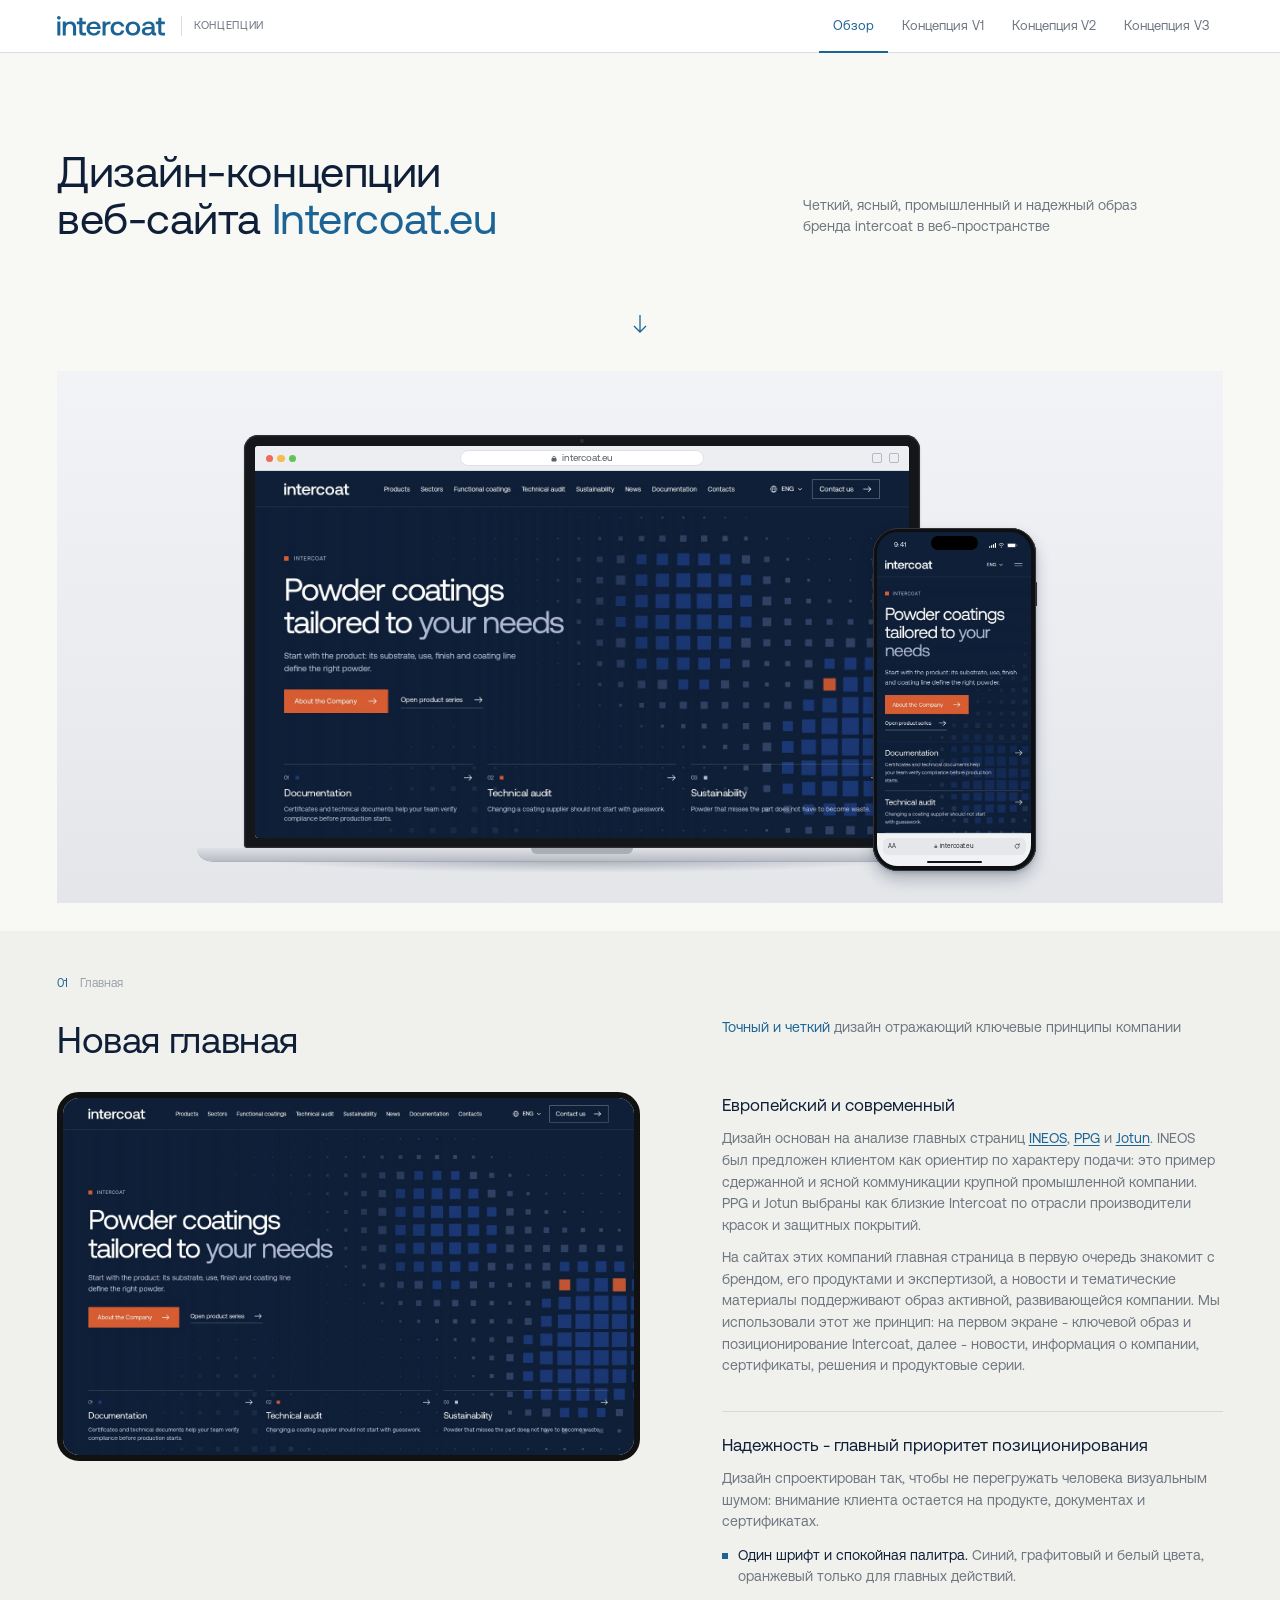
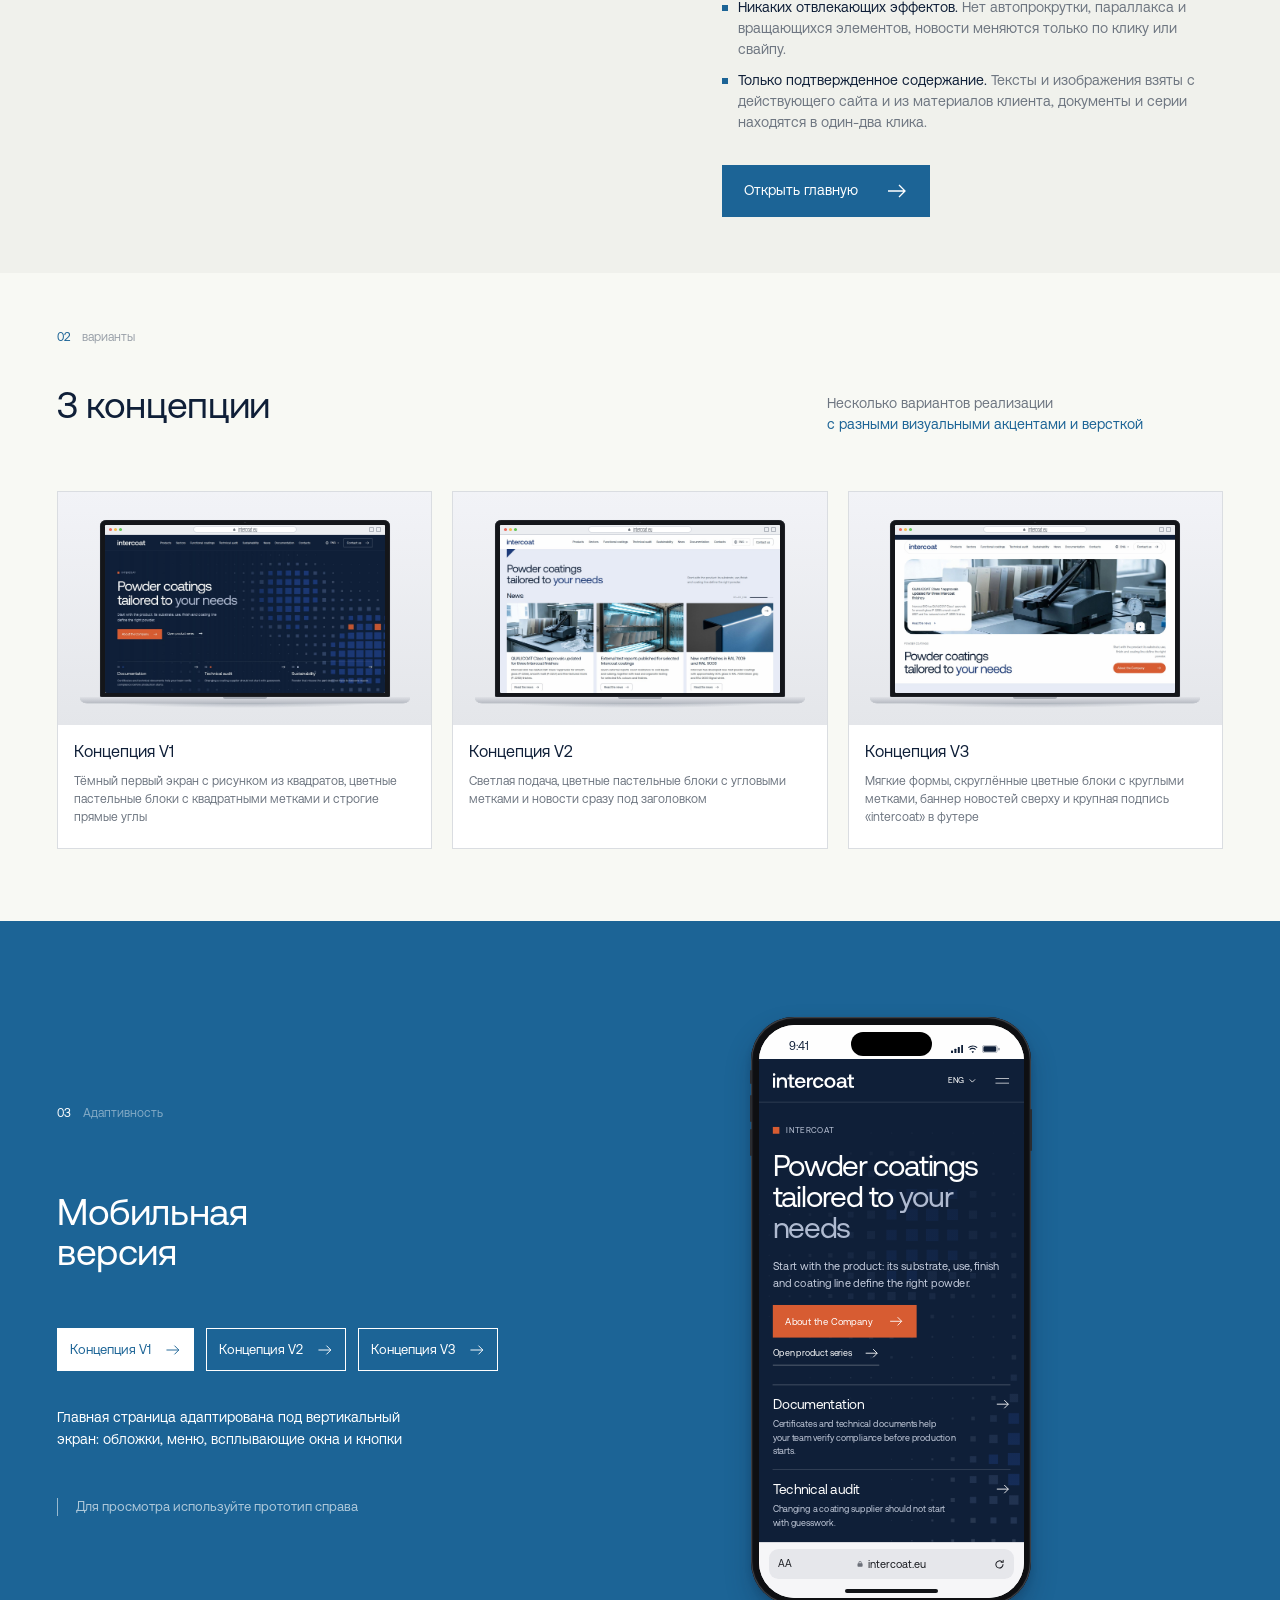
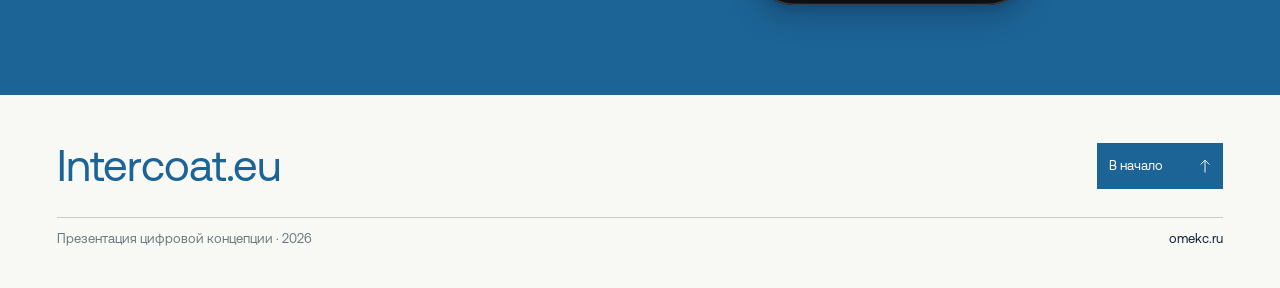
==== commit 1393e863: "Intercoat concepts preview" ====
--- a/index.html
+++ b/index.html
@@ -1,7 +1,7 @@
 <!doctype html>
 <html lang="ru"><head><meta charset="utf-8"><meta name="viewport" content="width=device-width,initial-scale=1">
 <title>Дизайн-концепции веб-сайта Intercoat.eu</title><meta name="description" content="Три концепции главной страницы Intercoat.eu: первый экран, варианты и мобильная версия.">
-<link rel="preload" href="fonts/aeonikpro-regular.otf?v=1792060327" as="font" type="font/otf" crossorigin><link rel="stylesheet" href="preview.css?v=1792060327"></head>
+<link rel="preload" href="fonts/aeonikpro-regular.otf?v=1792094850" as="font" type="font/otf" crossorigin><link rel="stylesheet" href="preview.css?v=1792094850"></head>
 <body id="top">
 <!-- MOTION: на странице нет автоматической анимации. Прокрутка к блокам плавная и отключается при reduce-motion; наведение меняет только цвет; в телефоне прокручивается настоящая страница выбранной концепции. -->
 <header class="top"><div class="bar"><a class="brand" href="#top" aria-label="Intercoat, в начало"><i class="logo"></i><span class="sub">Концепции</span></a>
@@ -9,11 +9,11 @@
 <main>
 <section class="hero"><div class="in"><div class="hero-row"><h1>Дизайн-концепции<br>веб-сайта <span>Intercoat.eu</span></h1><p>Четкий, ясный, промышленный и надежный образ бренда intercoat в веб-пространстве</p></div>
 <a class="down" href="#home" aria-label="К разделу «Главная»"><svg class="arr" viewBox="0 0 16 22" width="16" height="22" fill="none" aria-hidden="true"><path d="M8 2v17M2 13l6 6 6-6" stroke="currentColor" stroke-width="1.3"/></svg></a>
-<div class="scene hero-scene"><div class="dev laptop"><div class="lid"><i class="cam"></i><div class="scr"><div class="chrome"><span class="tl"><i></i><i></i><i></i></span><span class="url"><svg viewBox="0 0 12 14" aria-hidden="true"><path fill="currentColor" d="M3 6V4.5a3 3 0 0 1 6 0V6h.5A1.5 1.5 0 0 1 11 7.5v4A1.5 1.5 0 0 1 9.5 13h-7A1.5 1.5 0 0 1 1 11.5v-4A1.5 1.5 0 0 1 2.5 6H3Zm1.5 0h3V4.5a1.5 1.5 0 0 0-3 0V6Z"/></svg><em>intercoat.eu</em></span><span class="chrome-r"><i></i><i></i></span></div><img src="assets/s_d1.jpg?v=1792060327" alt="Первый экран концепции V1" width="1440" height="810" loading="lazy"></div></div><div class="base"><i></i></div></div><div class="dev phone "><div class="body"><i class="sbtn s1"></i><i class="sbtn s2"></i><i class="sbtn s3"></i><i class="sbtn s4"></i><div class="scr" style="--sb:#0f1f38;--sbt:#ffffff"><div class="status"><span class="time">9:41</span><i class="island"></i><span class="sys"><svg viewBox="0 0 18 12" aria-hidden="true"><rect x="0" y="8" width="3" height="4" rx=".8"/><rect x="5" y="5.5" width="3" height="6.5" rx=".8"/><rect x="10" y="3" width="3" height="9" rx=".8"/><rect x="15" y="0" width="3" height="12" rx=".8"/></svg><svg viewBox="0 0 17 12" aria-hidden="true"><path d="M8.5 2.2c2.3 0 4.4.9 6 2.4l1-1.1A10.4 10.4 0 0 0 8.5.6C5.7.6 3.2 1.7 1.5 3.5l1 1.1a8.8 8.8 0 0 1 6-2.4Zm0 3.6c1.4 0 2.6.5 3.6 1.4l1-1.1A7.3 7.3 0 0 0 8.5 4.2c-1.9 0-3.7.7-5 1.9l1 1.1c1-.9 2.2-1.4 4-1.4Zm0 3.5c.7 0 1.3.2 1.8.7L8.5 12 6.7 10c.5-.5 1.1-.7 1.8-.7Z"/></svg><svg viewBox="0 0 27 12" aria-hidden="true"><rect x=".5" y=".5" width="22" height="11" rx="3.2" fill="none" stroke="currentColor" opacity=".45"/><rect x="2" y="2" width="19" height="8" rx="2"/><rect x="24" y="4" width="2" height="4" rx="1" opacity=".5"/></svg></span></div><img src="assets/s_m1.jpg?v=1792060327" alt="Мобильная версия концепции V1" width="390" height="711"><div class="safari"><div class="addr"><span class="aa">AA</span><span class="u"><svg viewBox="0 0 12 14" aria-hidden="true"><path fill="currentColor" d="M3 6V4.5a3 3 0 0 1 6 0V6h.5A1.5 1.5 0 0 1 11 7.5v4A1.5 1.5 0 0 1 9.5 13h-7A1.5 1.5 0 0 1 1 11.5v-4A1.5 1.5 0 0 1 2.5 6H3Zm1.5 0h3V4.5a1.5 1.5 0 0 0-3 0V6Z"/></svg><em>intercoat.eu</em></span><svg class="rl" viewBox="0 0 14 14" aria-hidden="true"><path fill="none" stroke="currentColor" stroke-width="1.3" stroke-linecap="round" d="M11.6 7a4.6 4.6 0 1 1-1.4-3.3M11.8 1.6v2.5H9.3"/></svg></div><i class="home"></i></div></div></div></div></div></div></section>
+<div class="scene hero-scene"><div class="dev laptop"><div class="lid"><i class="cam"></i><div class="scr"><div class="chrome"><span class="tl"><i></i><i></i><i></i></span><span class="url"><svg viewBox="0 0 12 14" aria-hidden="true"><path fill="currentColor" d="M3 6V4.5a3 3 0 0 1 6 0V6h.5A1.5 1.5 0 0 1 11 7.5v4A1.5 1.5 0 0 1 9.5 13h-7A1.5 1.5 0 0 1 1 11.5v-4A1.5 1.5 0 0 1 2.5 6H3Zm1.5 0h3V4.5a1.5 1.5 0 0 0-3 0V6Z"/></svg><em>intercoat.eu</em></span><span class="chrome-r"><i></i><i></i></span></div><img src="assets/s_d1.jpg?v=1792094850" alt="Первый экран концепции V1" width="1440" height="810" loading="lazy"></div></div><div class="base"><i></i></div></div><div class="dev phone "><div class="body"><i class="sbtn s1"></i><i class="sbtn s2"></i><i class="sbtn s3"></i><i class="sbtn s4"></i><div class="scr" style="--sb:#0f1f38;--sbt:#ffffff"><div class="status"><span class="time">9:41</span><i class="island"></i><span class="sys"><svg viewBox="0 0 18 12" aria-hidden="true"><rect x="0" y="8" width="3" height="4" rx=".8"/><rect x="5" y="5.5" width="3" height="6.5" rx=".8"/><rect x="10" y="3" width="3" height="9" rx=".8"/><rect x="15" y="0" width="3" height="12" rx=".8"/></svg><svg viewBox="0 0 17 12" aria-hidden="true"><path d="M8.5 2.2c2.3 0 4.4.9 6 2.4l1-1.1A10.4 10.4 0 0 0 8.5.6C5.7.6 3.2 1.7 1.5 3.5l1 1.1a8.8 8.8 0 0 1 6-2.4Zm0 3.6c1.4 0 2.6.5 3.6 1.4l1-1.1A7.3 7.3 0 0 0 8.5 4.2c-1.9 0-3.7.7-5 1.9l1 1.1c1-.9 2.2-1.4 4-1.4Zm0 3.5c.7 0 1.3.2 1.8.7L8.5 12 6.7 10c.5-.5 1.1-.7 1.8-.7Z"/></svg><svg viewBox="0 0 27 12" aria-hidden="true"><rect x=".5" y=".5" width="22" height="11" rx="3.2" fill="none" stroke="currentColor" opacity=".45"/><rect x="2" y="2" width="19" height="8" rx="2"/><rect x="24" y="4" width="2" height="4" rx="1" opacity=".5"/></svg></span></div><img src="assets/s_m1.jpg?v=1792094850" alt="Мобильная версия концепции V1" width="390" height="711"><div class="safari"><div class="addr"><span class="aa">AA</span><span class="u"><svg viewBox="0 0 12 14" aria-hidden="true"><path fill="currentColor" d="M3 6V4.5a3 3 0 0 1 6 0V6h.5A1.5 1.5 0 0 1 11 7.5v4A1.5 1.5 0 0 1 9.5 13h-7A1.5 1.5 0 0 1 1 11.5v-4A1.5 1.5 0 0 1 2.5 6H3Zm1.5 0h3V4.5a1.5 1.5 0 0 0-3 0V6Z"/></svg><em>intercoat.eu</em></span><svg class="rl" viewBox="0 0 14 14" aria-hidden="true"><path fill="none" stroke="currentColor" stroke-width="1.3" stroke-linecap="round" d="M11.6 7a4.6 4.6 0 1 1-1.4-3.3M11.8 1.6v2.5H9.3"/></svg></div><i class="home"></i></div></div></div></div></div></div></section>
 
 <section class="s01" id="home"><div class="in s01-grid">
 <div class="s01-l"><div class="lbl"><b>01</b><span>Главная</span></div><h2>Новая главная</h2>
-<a class="frame" href="c1/index.html" target="_blank" rel="noopener" aria-label="Открыть главную, концепция V1"><img src="assets/v1.jpg?v=1792060327" alt="Главная страница, концепция V1" width="1440" height="900" loading="lazy"></a></div>
+<a class="frame" href="c1/index.html" target="_blank" rel="noopener" aria-label="Открыть главную, концепция V1"><img src="assets/v1.jpg?v=1792094850" alt="Главная страница, концепция V1" width="1440" height="900" loading="lazy"></a></div>
 <div class="s01-r"><p class="s01-sub"><span>Точный и четкий</span> дизайн отражающий ключевые принципы компании</p>
 <div class="why"><div class="why-i"><h3>Европейский и современный</h3>
 <p>Дизайн основан на анализе главных страниц <a href="https://www.ineos.com/" target="_blank" rel="noopener">INEOS</a>, <a href="https://www.ppg.com/en-US" target="_blank" rel="noopener">PPG</a> и <a href="https://www.jotun.com/ww-en" target="_blank" rel="noopener">Jotun</a>. INEOS был предложен клиентом как ориентир по характеру подачи: это пример сдержанной и ясной коммуникации крупной промышленной компании. PPG и Jotun выбраны как близкие Intercoat по отрасли производители красок и защитных покрытий.</p>
@@ -25,7 +25,7 @@
 
 <section class="s02" id="variants"><div class="in"><div class="lbl"><b>02</b><span>варианты</span></div>
 <div class="head"><h2>3 концепции</h2><p>Несколько вариантов реализации<br><span>с разными визуальными акцентами и версткой</span></p></div>
-<div class="cards"><a class="card" href="c1/index.html" target="_blank" rel="noopener"><div class="card-scene"><div class="dev laptop"><div class="lid"><i class="cam"></i><div class="scr"><div class="chrome"><span class="tl"><i></i><i></i><i></i></span><span class="url"><svg viewBox="0 0 12 14" aria-hidden="true"><path fill="currentColor" d="M3 6V4.5a3 3 0 0 1 6 0V6h.5A1.5 1.5 0 0 1 11 7.5v4A1.5 1.5 0 0 1 9.5 13h-7A1.5 1.5 0 0 1 1 11.5v-4A1.5 1.5 0 0 1 2.5 6H3Zm1.5 0h3V4.5a1.5 1.5 0 0 0-3 0V6Z"/></svg><em>intercoat.eu</em></span><span class="chrome-r"><i></i><i></i></span></div><img src="assets/s_d1.jpg?v=1792060327" alt="Первый экран концепции V1" width="1440" height="810" loading="lazy"></div></div><div class="base"><i></i></div></div></div><div class="card-tx"><h3>Концепция V1</h3><p>Тёмный первый экран с рисунком из квадратов, цветные пастельные блоки с квадратными метками и строгие прямые углы</p></div></a><a class="card" href="c2/index.html" target="_blank" rel="noopener"><div class="card-scene"><div class="dev laptop"><div class="lid"><i class="cam"></i><div class="scr"><div class="chrome"><span class="tl"><i></i><i></i><i></i></span><span class="url"><svg viewBox="0 0 12 14" aria-hidden="true"><path fill="currentColor" d="M3 6V4.5a3 3 0 0 1 6 0V6h.5A1.5 1.5 0 0 1 11 7.5v4A1.5 1.5 0 0 1 9.5 13h-7A1.5 1.5 0 0 1 1 11.5v-4A1.5 1.5 0 0 1 2.5 6H3Zm1.5 0h3V4.5a1.5 1.5 0 0 0-3 0V6Z"/></svg><em>intercoat.eu</em></span><span class="chrome-r"><i></i><i></i></span></div><img src="assets/s_d2.jpg?v=1792060327" alt="Первый экран концепции V2" width="1440" height="810" loading="lazy"></div></div><div class="base"><i></i></div></div></div><div class="card-tx"><h3>Концепция V2</h3><p>Светлая подача, цветные пастельные блоки с угловыми метками и новости сразу под заголовком</p></div></a><a class="card" href="c3/index.html" target="_blank" rel="noopener"><div class="card-scene"><div class="dev laptop"><div class="lid"><i class="cam"></i><div class="scr"><div class="chrome"><span class="tl"><i></i><i></i><i></i></span><span class="url"><svg viewBox="0 0 12 14" aria-hidden="true"><path fill="currentColor" d="M3 6V4.5a3 3 0 0 1 6 0V6h.5A1.5 1.5 0 0 1 11 7.5v4A1.5 1.5 0 0 1 9.5 13h-7A1.5 1.5 0 0 1 1 11.5v-4A1.5 1.5 0 0 1 2.5 6H3Zm1.5 0h3V4.5a1.5 1.5 0 0 0-3 0V6Z"/></svg><em>intercoat.eu</em></span><span class="chrome-r"><i></i><i></i></span></div><img src="assets/s_d3.jpg?v=1792060327" alt="Первый экран концепции V3" width="1440" height="810" loading="lazy"></div></div><div class="base"><i></i></div></div></div><div class="card-tx"><h3>Концепция V3</h3><p>Мягкие формы, скруглённые цветные блоки с круглыми метками, баннер новостей сверху и крупная подпись «intercoat» в футере</p></div></a></div></div></section>
+<div class="cards"><a class="card" href="c1/index.html" target="_blank" rel="noopener"><div class="card-scene"><div class="dev laptop"><div class="lid"><i class="cam"></i><div class="scr"><div class="chrome"><span class="tl"><i></i><i></i><i></i></span><span class="url"><svg viewBox="0 0 12 14" aria-hidden="true"><path fill="currentColor" d="M3 6V4.5a3 3 0 0 1 6 0V6h.5A1.5 1.5 0 0 1 11 7.5v4A1.5 1.5 0 0 1 9.5 13h-7A1.5 1.5 0 0 1 1 11.5v-4A1.5 1.5 0 0 1 2.5 6H3Zm1.5 0h3V4.5a1.5 1.5 0 0 0-3 0V6Z"/></svg><em>intercoat.eu</em></span><span class="chrome-r"><i></i><i></i></span></div><img src="assets/s_d1.jpg?v=1792094850" alt="Первый экран концепции V1" width="1440" height="810" loading="lazy"></div></div><div class="base"><i></i></div></div></div><div class="card-tx"><h3>Концепция V1</h3><p>Тёмный первый экран с рисунком из квадратов, цветные пастельные блоки с квадратными метками и строгие прямые углы</p></div></a><a class="card" href="c2/index.html" target="_blank" rel="noopener"><div class="card-scene"><div class="dev laptop"><div class="lid"><i class="cam"></i><div class="scr"><div class="chrome"><span class="tl"><i></i><i></i><i></i></span><span class="url"><svg viewBox="0 0 12 14" aria-hidden="true"><path fill="currentColor" d="M3 6V4.5a3 3 0 0 1 6 0V6h.5A1.5 1.5 0 0 1 11 7.5v4A1.5 1.5 0 0 1 9.5 13h-7A1.5 1.5 0 0 1 1 11.5v-4A1.5 1.5 0 0 1 2.5 6H3Zm1.5 0h3V4.5a1.5 1.5 0 0 0-3 0V6Z"/></svg><em>intercoat.eu</em></span><span class="chrome-r"><i></i><i></i></span></div><img src="assets/s_d2.jpg?v=1792094850" alt="Первый экран концепции V2" width="1440" height="810" loading="lazy"></div></div><div class="base"><i></i></div></div></div><div class="card-tx"><h3>Концепция V2</h3><p>Светлая подача, цветные пастельные блоки с угловыми метками и новости сразу под заголовком</p></div></a><a class="card" href="c3/index.html" target="_blank" rel="noopener"><div class="card-scene"><div class="dev laptop"><div class="lid"><i class="cam"></i><div class="scr"><div class="chrome"><span class="tl"><i></i><i></i><i></i></span><span class="url"><svg viewBox="0 0 12 14" aria-hidden="true"><path fill="currentColor" d="M3 6V4.5a3 3 0 0 1 6 0V6h.5A1.5 1.5 0 0 1 11 7.5v4A1.5 1.5 0 0 1 9.5 13h-7A1.5 1.5 0 0 1 1 11.5v-4A1.5 1.5 0 0 1 2.5 6H3Zm1.5 0h3V4.5a1.5 1.5 0 0 0-3 0V6Z"/></svg><em>intercoat.eu</em></span><span class="chrome-r"><i></i><i></i></span></div><img src="assets/s_d3.jpg?v=1792094850" alt="Первый экран концепции V3" width="1440" height="810" loading="lazy"></div></div><div class="base"><i></i></div></div></div><div class="card-tx"><h3>Концепция V3</h3><p>Мягкие формы, скруглённые цветные блоки с круглыми метками, баннер новостей сверху и крупная подпись «intercoat» в футере</p></div></a></div></div></section>
 
 <section class="s03" id="mobile"><div class="in"><div class="mob-txt"><div class="lbl"><b>03</b><span>Адаптивность</span></div><h2>Мобильная<br>версия</h2>
 <div class="tabs" role="tablist" aria-label="Концепция в телефоне"><button class="on" role="tab" aria-selected="true" data-c="1" type="button">Концепция V1<svg class="arr" viewBox="0 0 22 16" width="22" height="16" fill="none" aria-hidden="true"><path d="M2 8h17M13 2l6 6-6 6" stroke="currentColor" stroke-width="1.3"/></svg></button><button role="tab" aria-selected="false" data-c="2" type="button">Концепция V2<svg class="arr" viewBox="0 0 22 16" width="22" height="16" fill="none" aria-hidden="true"><path d="M2 8h17M13 2l6 6-6 6" stroke="currentColor" stroke-width="1.3"/></svg></button><button role="tab" aria-selected="false" data-c="3" type="button">Концепция V3<svg class="arr" viewBox="0 0 22 16" width="22" height="16" fill="none" aria-hidden="true"><path d="M2 8h17M13 2l6 6-6 6" stroke="currentColor" stroke-width="1.3"/></svg></button></div>
@@ -33,4 +33,4 @@
 <div class="mob-dev"><div class="dev phone live-phone"><div class="body"><i class="sbtn s1"></i><i class="sbtn s2"></i><i class="sbtn s3"></i><i class="sbtn s4"></i><div class="scr" style="--sb:#fefefe;--sbt:#0F1F38"><div class="status"><span class="time">9:41</span><i class="island"></i><span class="sys"><svg viewBox="0 0 18 12" aria-hidden="true"><rect x="0" y="8" width="3" height="4" rx=".8"/><rect x="5" y="5.5" width="3" height="6.5" rx=".8"/><rect x="10" y="3" width="3" height="9" rx=".8"/><rect x="15" y="0" width="3" height="12" rx=".8"/></svg><svg viewBox="0 0 17 12" aria-hidden="true"><path d="M8.5 2.2c2.3 0 4.4.9 6 2.4l1-1.1A10.4 10.4 0 0 0 8.5.6C5.7.6 3.2 1.7 1.5 3.5l1 1.1a8.8 8.8 0 0 1 6-2.4Zm0 3.6c1.4 0 2.6.5 3.6 1.4l1-1.1A7.3 7.3 0 0 0 8.5 4.2c-1.9 0-3.7.7-5 1.9l1 1.1c1-.9 2.2-1.4 4-1.4Zm0 3.5c.7 0 1.3.2 1.8.7L8.5 12 6.7 10c.5-.5 1.1-.7 1.8-.7Z"/></svg><svg viewBox="0 0 27 12" aria-hidden="true"><rect x=".5" y=".5" width="22" height="11" rx="3.2" fill="none" stroke="currentColor" opacity=".45"/><rect x="2" y="2" width="19" height="8" rx="2"/><rect x="24" y="4" width="2" height="4" rx="1" opacity=".5"/></svg></span></div><div class="vp"><iframe id="live" src="c1/index.html" title="Мобильная версия концепции" loading="lazy" width="390" height="711"></iframe></div><div class="safari"><div class="addr"><span class="aa">AA</span><span class="u"><svg viewBox="0 0 12 14" aria-hidden="true"><path fill="currentColor" d="M3 6V4.5a3 3 0 0 1 6 0V6h.5A1.5 1.5 0 0 1 11 7.5v4A1.5 1.5 0 0 1 9.5 13h-7A1.5 1.5 0 0 1 1 11.5v-4A1.5 1.5 0 0 1 2.5 6H3Zm1.5 0h3V4.5a1.5 1.5 0 0 0-3 0V6Z"/></svg><em>intercoat.eu</em></span><svg class="rl" viewBox="0 0 14 14" aria-hidden="true"><path fill="none" stroke="currentColor" stroke-width="1.3" stroke-linecap="round" d="M11.6 7a4.6 4.6 0 1 1-1.4-3.3M11.8 1.6v2.5H9.3"/></svg></div><i class="home"></i></div></div></div></div></div></div></section>
 </main>
 <footer class="foot"><div class="in"><div class="foot-row"><span class="wm">Intercoat.eu</span><a class="up" href="#top">В начало<svg class="arr" viewBox="0 0 16 22" width="16" height="22" fill="none" aria-hidden="true"><path d="M8 20V3M2 9l6-6 6 6" stroke="currentColor" stroke-width="1.3"/></svg></a></div><div class="foot-bot"><span>Презентация цифровой концепции · 2026</span><a href="https://omekc.ru" target="_blank" rel="noopener">omekc.ru</a></div></div></footer>
-<script src="preview.js?v=1792060327"></script></body></html>+<script src="preview.js?v=1792094850"></script></body></html>
--- a/preview.css
+++ b/preview.css
@@ -129,7 +129,7 @@
 .live-phone .scr>.vp{flex:1;min-height:0;position:relative;overflow:hidden;background:#fff}
 .live-phone iframe{position:absolute;left:0;top:0;width:390px;border:0;transform-origin:0 0;background:#fff}
 .foot{background:var(--bg);padding:48px 0 40px}
-.foot .in{padding:0 36px;max-width:1080px}
+.foot .in{padding:0 var(--pad)}
 .foot-row{display:flex;justify-content:space-between;align-items:center}
 .wm{font-size:44px;color:var(--blue);letter-spacing:-.02em;line-height:1}
 .up{display:inline-flex;align-items:center;gap:36px;background:var(--blue);color:#fff;font-size:13px;padding:14px 12px 14px 12px;transition:background .15s}
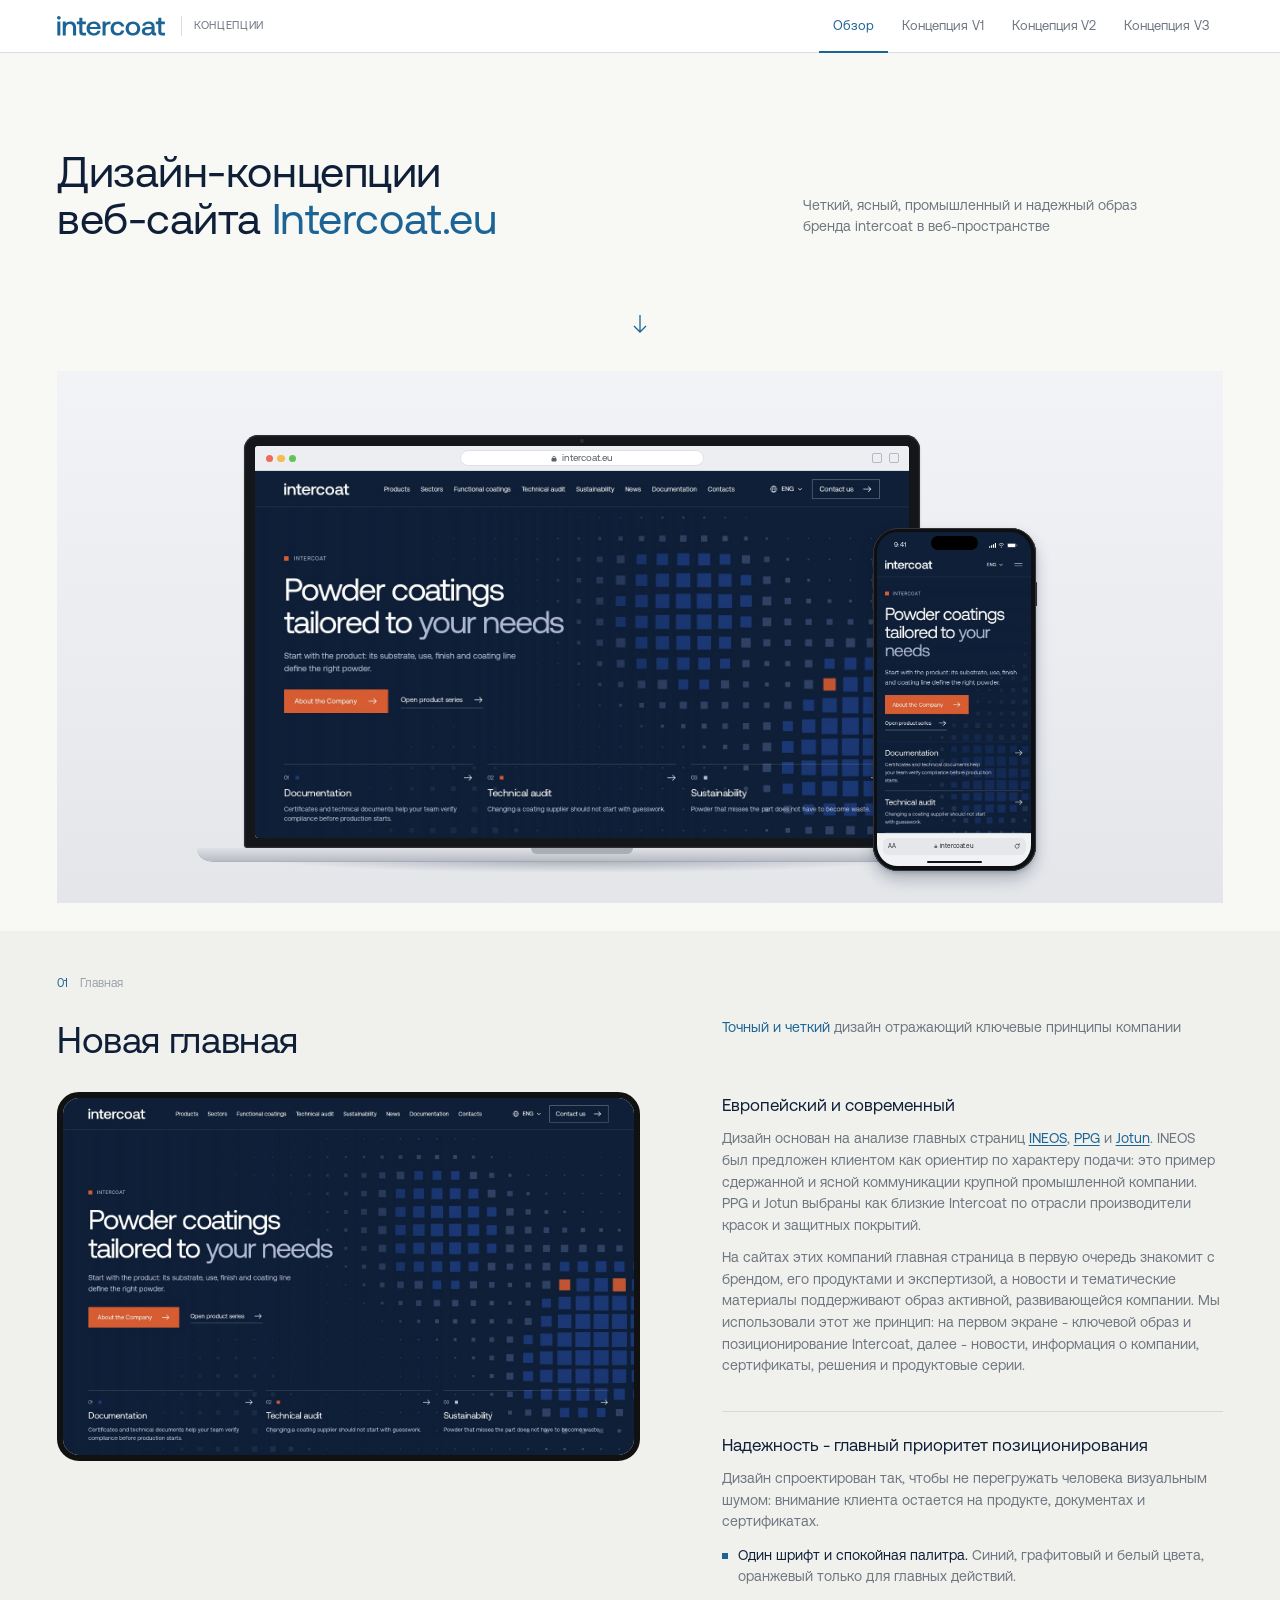
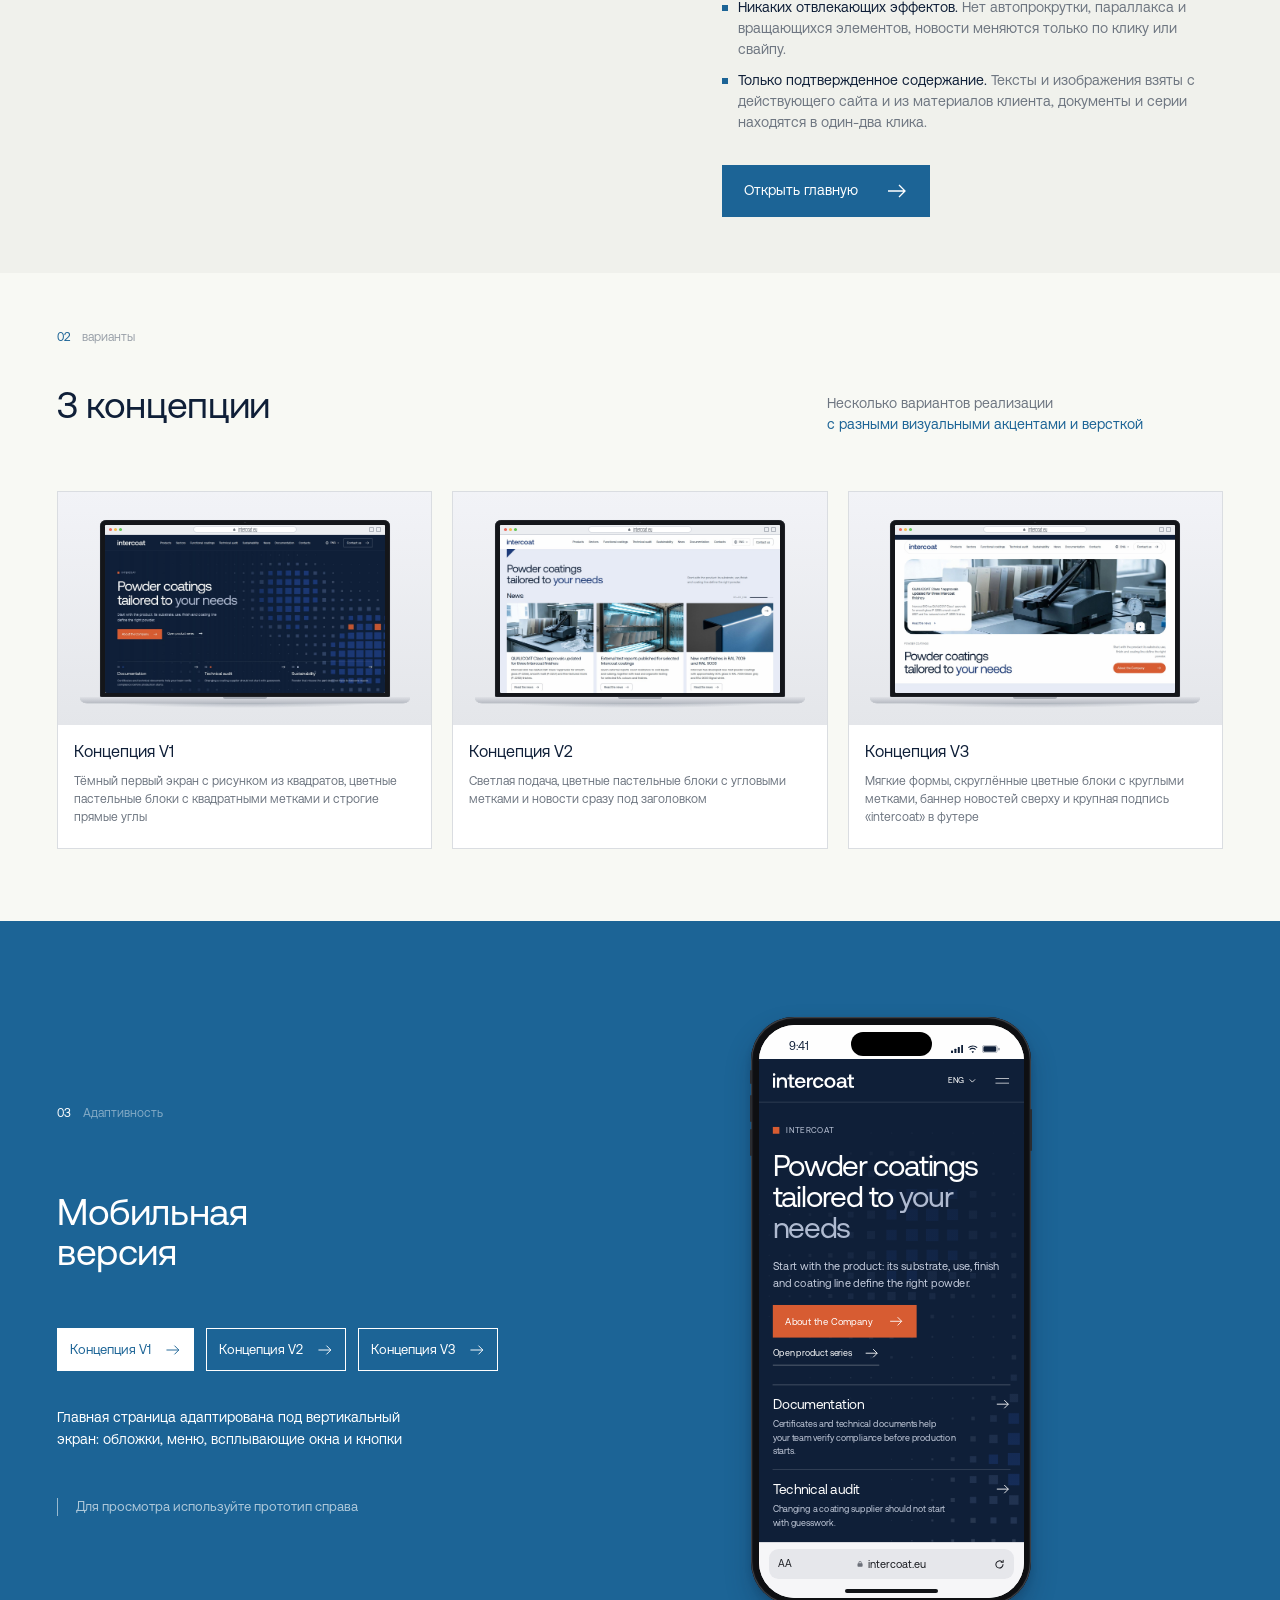
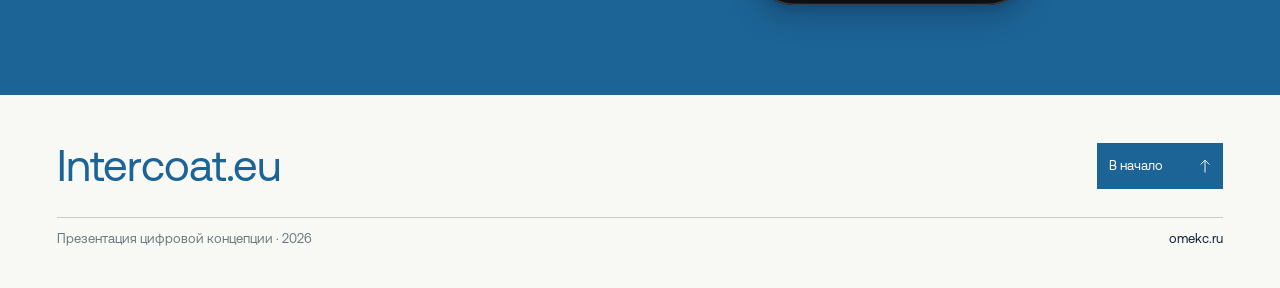
==== commit c6cb199d: "Intercoat concepts preview" ====
--- a/index.html
+++ b/index.html
@@ -1,7 +1,7 @@
 <!doctype html>
 <html lang="ru"><head><meta charset="utf-8"><meta name="viewport" content="width=device-width,initial-scale=1">
 <title>Дизайн-концепции веб-сайта Intercoat.eu</title><meta name="description" content="Три концепции главной страницы Intercoat.eu: первый экран, варианты и мобильная версия.">
-<link rel="preload" href="fonts/aeonikpro-regular.otf?v=1792094850" as="font" type="font/otf" crossorigin><link rel="stylesheet" href="preview.css?v=1792094850"></head>
+<link rel="preload" href="fonts/aeonikpro-regular.otf?v=1792137927" as="font" type="font/otf" crossorigin><link rel="stylesheet" href="preview.css?v=1792137927"></head>
 <body id="top">
 <!-- MOTION: на странице нет автоматической анимации. Прокрутка к блокам плавная и отключается при reduce-motion; наведение меняет только цвет; в телефоне прокручивается настоящая страница выбранной концепции. -->
 <header class="top"><div class="bar"><a class="brand" href="#top" aria-label="Intercoat, в начало"><i class="logo"></i><span class="sub">Концепции</span></a>
@@ -9,11 +9,11 @@
 <main>
 <section class="hero"><div class="in"><div class="hero-row"><h1>Дизайн-концепции<br>веб-сайта <span>Intercoat.eu</span></h1><p>Четкий, ясный, промышленный и надежный образ бренда intercoat в веб-пространстве</p></div>
 <a class="down" href="#home" aria-label="К разделу «Главная»"><svg class="arr" viewBox="0 0 16 22" width="16" height="22" fill="none" aria-hidden="true"><path d="M8 2v17M2 13l6 6 6-6" stroke="currentColor" stroke-width="1.3"/></svg></a>
-<div class="scene hero-scene"><div class="dev laptop"><div class="lid"><i class="cam"></i><div class="scr"><div class="chrome"><span class="tl"><i></i><i></i><i></i></span><span class="url"><svg viewBox="0 0 12 14" aria-hidden="true"><path fill="currentColor" d="M3 6V4.5a3 3 0 0 1 6 0V6h.5A1.5 1.5 0 0 1 11 7.5v4A1.5 1.5 0 0 1 9.5 13h-7A1.5 1.5 0 0 1 1 11.5v-4A1.5 1.5 0 0 1 2.5 6H3Zm1.5 0h3V4.5a1.5 1.5 0 0 0-3 0V6Z"/></svg><em>intercoat.eu</em></span><span class="chrome-r"><i></i><i></i></span></div><img src="assets/s_d1.jpg?v=1792094850" alt="Первый экран концепции V1" width="1440" height="810" loading="lazy"></div></div><div class="base"><i></i></div></div><div class="dev phone "><div class="body"><i class="sbtn s1"></i><i class="sbtn s2"></i><i class="sbtn s3"></i><i class="sbtn s4"></i><div class="scr" style="--sb:#0f1f38;--sbt:#ffffff"><div class="status"><span class="time">9:41</span><i class="island"></i><span class="sys"><svg viewBox="0 0 18 12" aria-hidden="true"><rect x="0" y="8" width="3" height="4" rx=".8"/><rect x="5" y="5.5" width="3" height="6.5" rx=".8"/><rect x="10" y="3" width="3" height="9" rx=".8"/><rect x="15" y="0" width="3" height="12" rx=".8"/></svg><svg viewBox="0 0 17 12" aria-hidden="true"><path d="M8.5 2.2c2.3 0 4.4.9 6 2.4l1-1.1A10.4 10.4 0 0 0 8.5.6C5.7.6 3.2 1.7 1.5 3.5l1 1.1a8.8 8.8 0 0 1 6-2.4Zm0 3.6c1.4 0 2.6.5 3.6 1.4l1-1.1A7.3 7.3 0 0 0 8.5 4.2c-1.9 0-3.7.7-5 1.9l1 1.1c1-.9 2.2-1.4 4-1.4Zm0 3.5c.7 0 1.3.2 1.8.7L8.5 12 6.7 10c.5-.5 1.1-.7 1.8-.7Z"/></svg><svg viewBox="0 0 27 12" aria-hidden="true"><rect x=".5" y=".5" width="22" height="11" rx="3.2" fill="none" stroke="currentColor" opacity=".45"/><rect x="2" y="2" width="19" height="8" rx="2"/><rect x="24" y="4" width="2" height="4" rx="1" opacity=".5"/></svg></span></div><img src="assets/s_m1.jpg?v=1792094850" alt="Мобильная версия концепции V1" width="390" height="711"><div class="safari"><div class="addr"><span class="aa">AA</span><span class="u"><svg viewBox="0 0 12 14" aria-hidden="true"><path fill="currentColor" d="M3 6V4.5a3 3 0 0 1 6 0V6h.5A1.5 1.5 0 0 1 11 7.5v4A1.5 1.5 0 0 1 9.5 13h-7A1.5 1.5 0 0 1 1 11.5v-4A1.5 1.5 0 0 1 2.5 6H3Zm1.5 0h3V4.5a1.5 1.5 0 0 0-3 0V6Z"/></svg><em>intercoat.eu</em></span><svg class="rl" viewBox="0 0 14 14" aria-hidden="true"><path fill="none" stroke="currentColor" stroke-width="1.3" stroke-linecap="round" d="M11.6 7a4.6 4.6 0 1 1-1.4-3.3M11.8 1.6v2.5H9.3"/></svg></div><i class="home"></i></div></div></div></div></div></div></section>
+<div class="scene hero-scene"><div class="dev laptop"><div class="lid"><i class="cam"></i><div class="scr"><div class="chrome"><span class="tl"><i></i><i></i><i></i></span><span class="url"><svg viewBox="0 0 12 14" aria-hidden="true"><path fill="currentColor" d="M3 6V4.5a3 3 0 0 1 6 0V6h.5A1.5 1.5 0 0 1 11 7.5v4A1.5 1.5 0 0 1 9.5 13h-7A1.5 1.5 0 0 1 1 11.5v-4A1.5 1.5 0 0 1 2.5 6H3Zm1.5 0h3V4.5a1.5 1.5 0 0 0-3 0V6Z"/></svg><em>intercoat.eu</em></span><span class="chrome-r"><i></i><i></i></span></div><img src="assets/s_d1.jpg?v=1792137927" alt="Первый экран концепции V1" width="1440" height="810" loading="lazy"></div></div><div class="base"><i></i></div></div><div class="dev phone "><div class="body"><i class="sbtn s1"></i><i class="sbtn s2"></i><i class="sbtn s3"></i><i class="sbtn s4"></i><div class="scr" style="--sb:#0f1f38;--sbt:#ffffff"><div class="status"><span class="time">9:41</span><i class="island"></i><span class="sys"><svg viewBox="0 0 18 12" aria-hidden="true"><rect x="0" y="8" width="3" height="4" rx=".8"/><rect x="5" y="5.5" width="3" height="6.5" rx=".8"/><rect x="10" y="3" width="3" height="9" rx=".8"/><rect x="15" y="0" width="3" height="12" rx=".8"/></svg><svg viewBox="0 0 17 12" aria-hidden="true"><path d="M8.5 2.2c2.3 0 4.4.9 6 2.4l1-1.1A10.4 10.4 0 0 0 8.5.6C5.7.6 3.2 1.7 1.5 3.5l1 1.1a8.8 8.8 0 0 1 6-2.4Zm0 3.6c1.4 0 2.6.5 3.6 1.4l1-1.1A7.3 7.3 0 0 0 8.5 4.2c-1.9 0-3.7.7-5 1.9l1 1.1c1-.9 2.2-1.4 4-1.4Zm0 3.5c.7 0 1.3.2 1.8.7L8.5 12 6.7 10c.5-.5 1.1-.7 1.8-.7Z"/></svg><svg viewBox="0 0 27 12" aria-hidden="true"><rect x=".5" y=".5" width="22" height="11" rx="3.2" fill="none" stroke="currentColor" opacity=".45"/><rect x="2" y="2" width="19" height="8" rx="2"/><rect x="24" y="4" width="2" height="4" rx="1" opacity=".5"/></svg></span></div><img src="assets/s_m1.jpg?v=1792137927" alt="Мобильная версия концепции V1" width="390" height="711"><div class="safari"><div class="addr"><span class="aa">AA</span><span class="u"><svg viewBox="0 0 12 14" aria-hidden="true"><path fill="currentColor" d="M3 6V4.5a3 3 0 0 1 6 0V6h.5A1.5 1.5 0 0 1 11 7.5v4A1.5 1.5 0 0 1 9.5 13h-7A1.5 1.5 0 0 1 1 11.5v-4A1.5 1.5 0 0 1 2.5 6H3Zm1.5 0h3V4.5a1.5 1.5 0 0 0-3 0V6Z"/></svg><em>intercoat.eu</em></span><svg class="rl" viewBox="0 0 14 14" aria-hidden="true"><path fill="none" stroke="currentColor" stroke-width="1.3" stroke-linecap="round" d="M11.6 7a4.6 4.6 0 1 1-1.4-3.3M11.8 1.6v2.5H9.3"/></svg></div><i class="home"></i></div></div></div></div></div></div></section>
 
 <section class="s01" id="home"><div class="in s01-grid">
 <div class="s01-l"><div class="lbl"><b>01</b><span>Главная</span></div><h2>Новая главная</h2>
-<a class="frame" href="c1/index.html" target="_blank" rel="noopener" aria-label="Открыть главную, концепция V1"><img src="assets/v1.jpg?v=1792094850" alt="Главная страница, концепция V1" width="1440" height="900" loading="lazy"></a></div>
+<a class="frame" href="c1/index.html" target="_blank" rel="noopener" aria-label="Открыть главную, концепция V1"><img src="assets/v1.jpg?v=1792137927" alt="Главная страница, концепция V1" width="1440" height="900" loading="lazy"></a></div>
 <div class="s01-r"><p class="s01-sub"><span>Точный и четкий</span> дизайн отражающий ключевые принципы компании</p>
 <div class="why"><div class="why-i"><h3>Европейский и современный</h3>
 <p>Дизайн основан на анализе главных страниц <a href="https://www.ineos.com/" target="_blank" rel="noopener">INEOS</a>, <a href="https://www.ppg.com/en-US" target="_blank" rel="noopener">PPG</a> и <a href="https://www.jotun.com/ww-en" target="_blank" rel="noopener">Jotun</a>. INEOS был предложен клиентом как ориентир по характеру подачи: это пример сдержанной и ясной коммуникации крупной промышленной компании. PPG и Jotun выбраны как близкие Intercoat по отрасли производители красок и защитных покрытий.</p>
@@ -25,7 +25,7 @@
 
 <section class="s02" id="variants"><div class="in"><div class="lbl"><b>02</b><span>варианты</span></div>
 <div class="head"><h2>3 концепции</h2><p>Несколько вариантов реализации<br><span>с разными визуальными акцентами и версткой</span></p></div>
-<div class="cards"><a class="card" href="c1/index.html" target="_blank" rel="noopener"><div class="card-scene"><div class="dev laptop"><div class="lid"><i class="cam"></i><div class="scr"><div class="chrome"><span class="tl"><i></i><i></i><i></i></span><span class="url"><svg viewBox="0 0 12 14" aria-hidden="true"><path fill="currentColor" d="M3 6V4.5a3 3 0 0 1 6 0V6h.5A1.5 1.5 0 0 1 11 7.5v4A1.5 1.5 0 0 1 9.5 13h-7A1.5 1.5 0 0 1 1 11.5v-4A1.5 1.5 0 0 1 2.5 6H3Zm1.5 0h3V4.5a1.5 1.5 0 0 0-3 0V6Z"/></svg><em>intercoat.eu</em></span><span class="chrome-r"><i></i><i></i></span></div><img src="assets/s_d1.jpg?v=1792094850" alt="Первый экран концепции V1" width="1440" height="810" loading="lazy"></div></div><div class="base"><i></i></div></div></div><div class="card-tx"><h3>Концепция V1</h3><p>Тёмный первый экран с рисунком из квадратов, цветные пастельные блоки с квадратными метками и строгие прямые углы</p></div></a><a class="card" href="c2/index.html" target="_blank" rel="noopener"><div class="card-scene"><div class="dev laptop"><div class="lid"><i class="cam"></i><div class="scr"><div class="chrome"><span class="tl"><i></i><i></i><i></i></span><span class="url"><svg viewBox="0 0 12 14" aria-hidden="true"><path fill="currentColor" d="M3 6V4.5a3 3 0 0 1 6 0V6h.5A1.5 1.5 0 0 1 11 7.5v4A1.5 1.5 0 0 1 9.5 13h-7A1.5 1.5 0 0 1 1 11.5v-4A1.5 1.5 0 0 1 2.5 6H3Zm1.5 0h3V4.5a1.5 1.5 0 0 0-3 0V6Z"/></svg><em>intercoat.eu</em></span><span class="chrome-r"><i></i><i></i></span></div><img src="assets/s_d2.jpg?v=1792094850" alt="Первый экран концепции V2" width="1440" height="810" loading="lazy"></div></div><div class="base"><i></i></div></div></div><div class="card-tx"><h3>Концепция V2</h3><p>Светлая подача, цветные пастельные блоки с угловыми метками и новости сразу под заголовком</p></div></a><a class="card" href="c3/index.html" target="_blank" rel="noopener"><div class="card-scene"><div class="dev laptop"><div class="lid"><i class="cam"></i><div class="scr"><div class="chrome"><span class="tl"><i></i><i></i><i></i></span><span class="url"><svg viewBox="0 0 12 14" aria-hidden="true"><path fill="currentColor" d="M3 6V4.5a3 3 0 0 1 6 0V6h.5A1.5 1.5 0 0 1 11 7.5v4A1.5 1.5 0 0 1 9.5 13h-7A1.5 1.5 0 0 1 1 11.5v-4A1.5 1.5 0 0 1 2.5 6H3Zm1.5 0h3V4.5a1.5 1.5 0 0 0-3 0V6Z"/></svg><em>intercoat.eu</em></span><span class="chrome-r"><i></i><i></i></span></div><img src="assets/s_d3.jpg?v=1792094850" alt="Первый экран концепции V3" width="1440" height="810" loading="lazy"></div></div><div class="base"><i></i></div></div></div><div class="card-tx"><h3>Концепция V3</h3><p>Мягкие формы, скруглённые цветные блоки с круглыми метками, баннер новостей сверху и крупная подпись «intercoat» в футере</p></div></a></div></div></section>
+<div class="cards"><a class="card" href="c1/index.html" target="_blank" rel="noopener"><div class="card-scene"><div class="dev laptop"><div class="lid"><i class="cam"></i><div class="scr"><div class="chrome"><span class="tl"><i></i><i></i><i></i></span><span class="url"><svg viewBox="0 0 12 14" aria-hidden="true"><path fill="currentColor" d="M3 6V4.5a3 3 0 0 1 6 0V6h.5A1.5 1.5 0 0 1 11 7.5v4A1.5 1.5 0 0 1 9.5 13h-7A1.5 1.5 0 0 1 1 11.5v-4A1.5 1.5 0 0 1 2.5 6H3Zm1.5 0h3V4.5a1.5 1.5 0 0 0-3 0V6Z"/></svg><em>intercoat.eu</em></span><span class="chrome-r"><i></i><i></i></span></div><img src="assets/s_d1.jpg?v=1792137927" alt="Первый экран концепции V1" width="1440" height="810" loading="lazy"></div></div><div class="base"><i></i></div></div></div><div class="card-tx"><h3>Концепция V1</h3><p>Тёмный первый экран с рисунком из квадратов, цветные пастельные блоки с квадратными метками и строгие прямые углы</p></div></a><a class="card" href="c2/index.html" target="_blank" rel="noopener"><div class="card-scene"><div class="dev laptop"><div class="lid"><i class="cam"></i><div class="scr"><div class="chrome"><span class="tl"><i></i><i></i><i></i></span><span class="url"><svg viewBox="0 0 12 14" aria-hidden="true"><path fill="currentColor" d="M3 6V4.5a3 3 0 0 1 6 0V6h.5A1.5 1.5 0 0 1 11 7.5v4A1.5 1.5 0 0 1 9.5 13h-7A1.5 1.5 0 0 1 1 11.5v-4A1.5 1.5 0 0 1 2.5 6H3Zm1.5 0h3V4.5a1.5 1.5 0 0 0-3 0V6Z"/></svg><em>intercoat.eu</em></span><span class="chrome-r"><i></i><i></i></span></div><img src="assets/s_d2.jpg?v=1792137927" alt="Первый экран концепции V2" width="1440" height="810" loading="lazy"></div></div><div class="base"><i></i></div></div></div><div class="card-tx"><h3>Концепция V2</h3><p>Светлая подача, цветные пастельные блоки с угловыми метками и новости сразу под заголовком</p></div></a><a class="card" href="c3/index.html" target="_blank" rel="noopener"><div class="card-scene"><div class="dev laptop"><div class="lid"><i class="cam"></i><div class="scr"><div class="chrome"><span class="tl"><i></i><i></i><i></i></span><span class="url"><svg viewBox="0 0 12 14" aria-hidden="true"><path fill="currentColor" d="M3 6V4.5a3 3 0 0 1 6 0V6h.5A1.5 1.5 0 0 1 11 7.5v4A1.5 1.5 0 0 1 9.5 13h-7A1.5 1.5 0 0 1 1 11.5v-4A1.5 1.5 0 0 1 2.5 6H3Zm1.5 0h3V4.5a1.5 1.5 0 0 0-3 0V6Z"/></svg><em>intercoat.eu</em></span><span class="chrome-r"><i></i><i></i></span></div><img src="assets/s_d3.jpg?v=1792137927" alt="Первый экран концепции V3" width="1440" height="810" loading="lazy"></div></div><div class="base"><i></i></div></div></div><div class="card-tx"><h3>Концепция V3</h3><p>Мягкие формы, скруглённые цветные блоки с круглыми метками, баннер новостей сверху и крупная подпись «intercoat» в футере</p></div></a></div></div></section>
 
 <section class="s03" id="mobile"><div class="in"><div class="mob-txt"><div class="lbl"><b>03</b><span>Адаптивность</span></div><h2>Мобильная<br>версия</h2>
 <div class="tabs" role="tablist" aria-label="Концепция в телефоне"><button class="on" role="tab" aria-selected="true" data-c="1" type="button">Концепция V1<svg class="arr" viewBox="0 0 22 16" width="22" height="16" fill="none" aria-hidden="true"><path d="M2 8h17M13 2l6 6-6 6" stroke="currentColor" stroke-width="1.3"/></svg></button><button role="tab" aria-selected="false" data-c="2" type="button">Концепция V2<svg class="arr" viewBox="0 0 22 16" width="22" height="16" fill="none" aria-hidden="true"><path d="M2 8h17M13 2l6 6-6 6" stroke="currentColor" stroke-width="1.3"/></svg></button><button role="tab" aria-selected="false" data-c="3" type="button">Концепция V3<svg class="arr" viewBox="0 0 22 16" width="22" height="16" fill="none" aria-hidden="true"><path d="M2 8h17M13 2l6 6-6 6" stroke="currentColor" stroke-width="1.3"/></svg></button></div>
@@ -33,4 +33,4 @@
 <div class="mob-dev"><div class="dev phone live-phone"><div class="body"><i class="sbtn s1"></i><i class="sbtn s2"></i><i class="sbtn s3"></i><i class="sbtn s4"></i><div class="scr" style="--sb:#fefefe;--sbt:#0F1F38"><div class="status"><span class="time">9:41</span><i class="island"></i><span class="sys"><svg viewBox="0 0 18 12" aria-hidden="true"><rect x="0" y="8" width="3" height="4" rx=".8"/><rect x="5" y="5.5" width="3" height="6.5" rx=".8"/><rect x="10" y="3" width="3" height="9" rx=".8"/><rect x="15" y="0" width="3" height="12" rx=".8"/></svg><svg viewBox="0 0 17 12" aria-hidden="true"><path d="M8.5 2.2c2.3 0 4.4.9 6 2.4l1-1.1A10.4 10.4 0 0 0 8.5.6C5.7.6 3.2 1.7 1.5 3.5l1 1.1a8.8 8.8 0 0 1 6-2.4Zm0 3.6c1.4 0 2.6.5 3.6 1.4l1-1.1A7.3 7.3 0 0 0 8.5 4.2c-1.9 0-3.7.7-5 1.9l1 1.1c1-.9 2.2-1.4 4-1.4Zm0 3.5c.7 0 1.3.2 1.8.7L8.5 12 6.7 10c.5-.5 1.1-.7 1.8-.7Z"/></svg><svg viewBox="0 0 27 12" aria-hidden="true"><rect x=".5" y=".5" width="22" height="11" rx="3.2" fill="none" stroke="currentColor" opacity=".45"/><rect x="2" y="2" width="19" height="8" rx="2"/><rect x="24" y="4" width="2" height="4" rx="1" opacity=".5"/></svg></span></div><div class="vp"><iframe id="live" src="c1/index.html" title="Мобильная версия концепции" loading="lazy" width="390" height="711"></iframe></div><div class="safari"><div class="addr"><span class="aa">AA</span><span class="u"><svg viewBox="0 0 12 14" aria-hidden="true"><path fill="currentColor" d="M3 6V4.5a3 3 0 0 1 6 0V6h.5A1.5 1.5 0 0 1 11 7.5v4A1.5 1.5 0 0 1 9.5 13h-7A1.5 1.5 0 0 1 1 11.5v-4A1.5 1.5 0 0 1 2.5 6H3Zm1.5 0h3V4.5a1.5 1.5 0 0 0-3 0V6Z"/></svg><em>intercoat.eu</em></span><svg class="rl" viewBox="0 0 14 14" aria-hidden="true"><path fill="none" stroke="currentColor" stroke-width="1.3" stroke-linecap="round" d="M11.6 7a4.6 4.6 0 1 1-1.4-3.3M11.8 1.6v2.5H9.3"/></svg></div><i class="home"></i></div></div></div></div></div></div></section>
 </main>
 <footer class="foot"><div class="in"><div class="foot-row"><span class="wm">Intercoat.eu</span><a class="up" href="#top">В начало<svg class="arr" viewBox="0 0 16 22" width="16" height="22" fill="none" aria-hidden="true"><path d="M8 20V3M2 9l6-6 6 6" stroke="currentColor" stroke-width="1.3"/></svg></a></div><div class="foot-bot"><span>Презентация цифровой концепции · 2026</span><a href="https://omekc.ru" target="_blank" rel="noopener">omekc.ru</a></div></div></footer>
-<script src="preview.js?v=1792094850"></script></body></html>+<script src="preview.js?v=1792137927"></script></body></html>
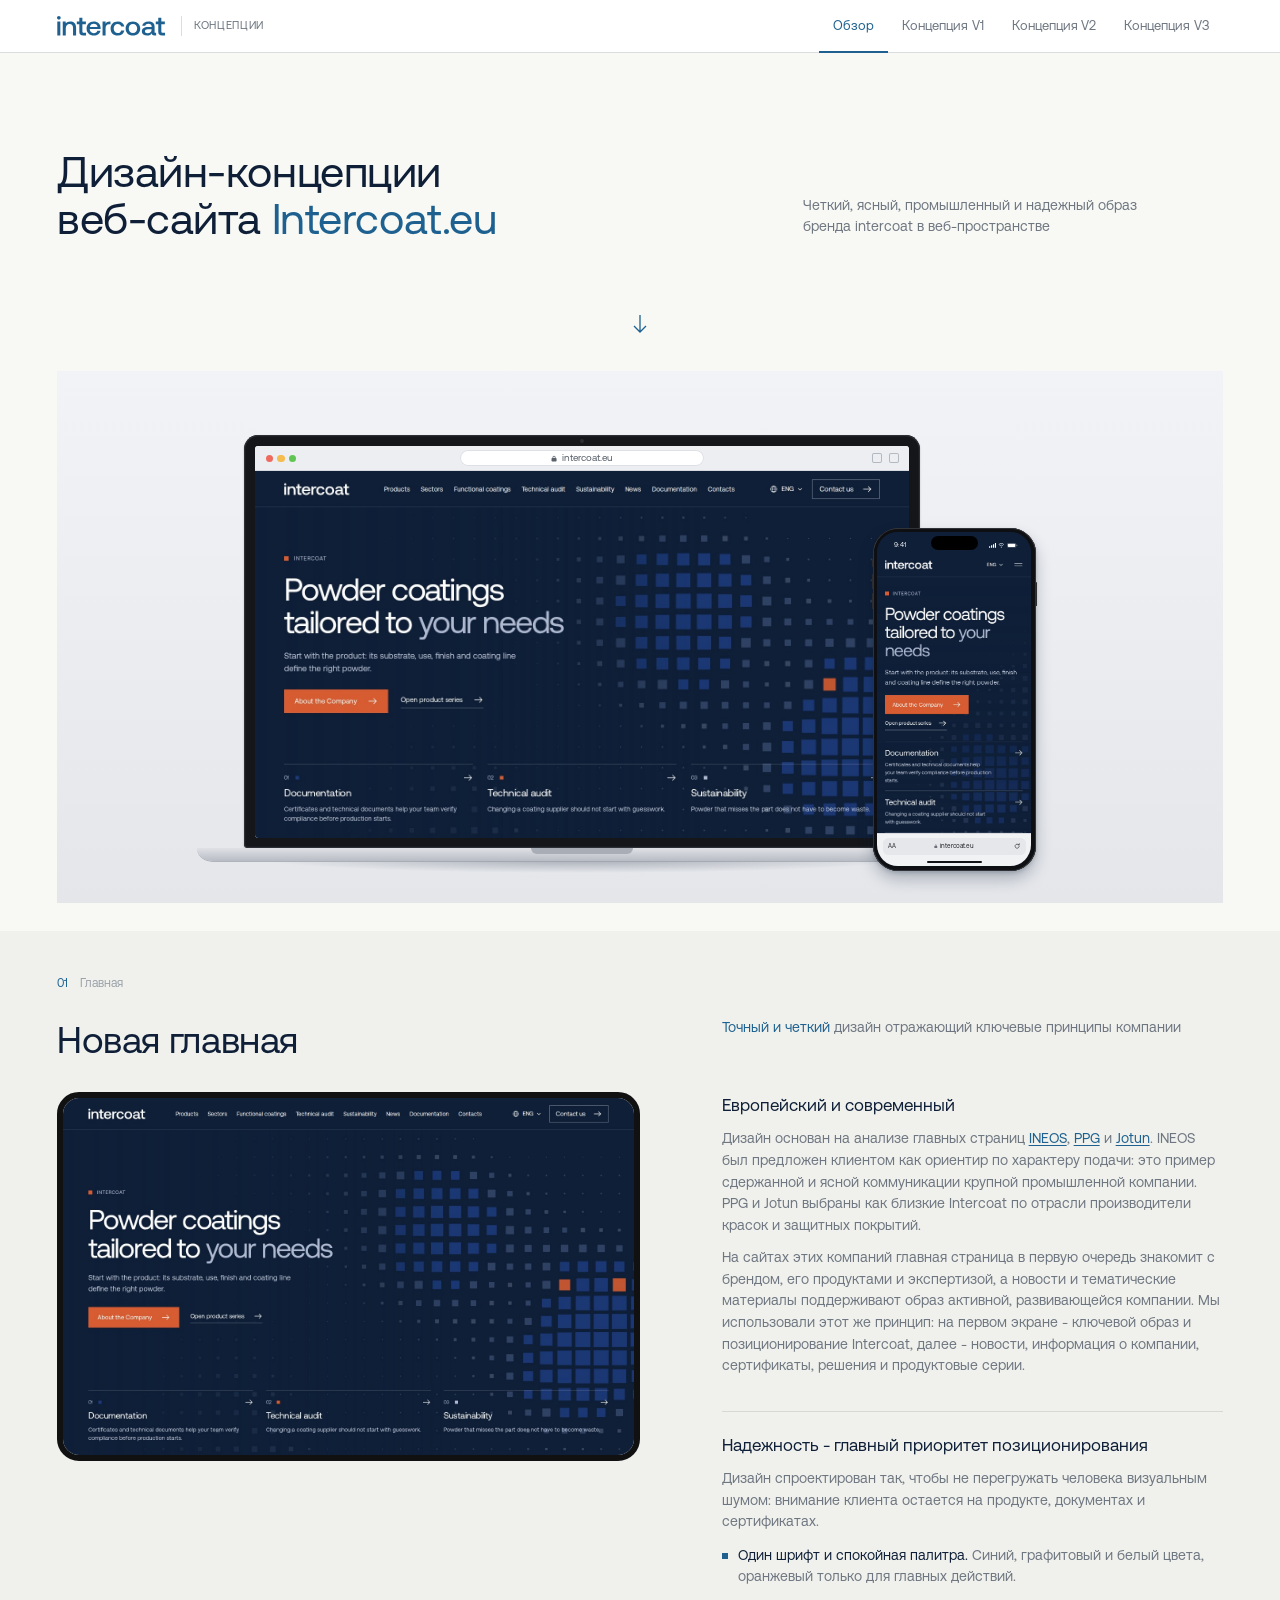
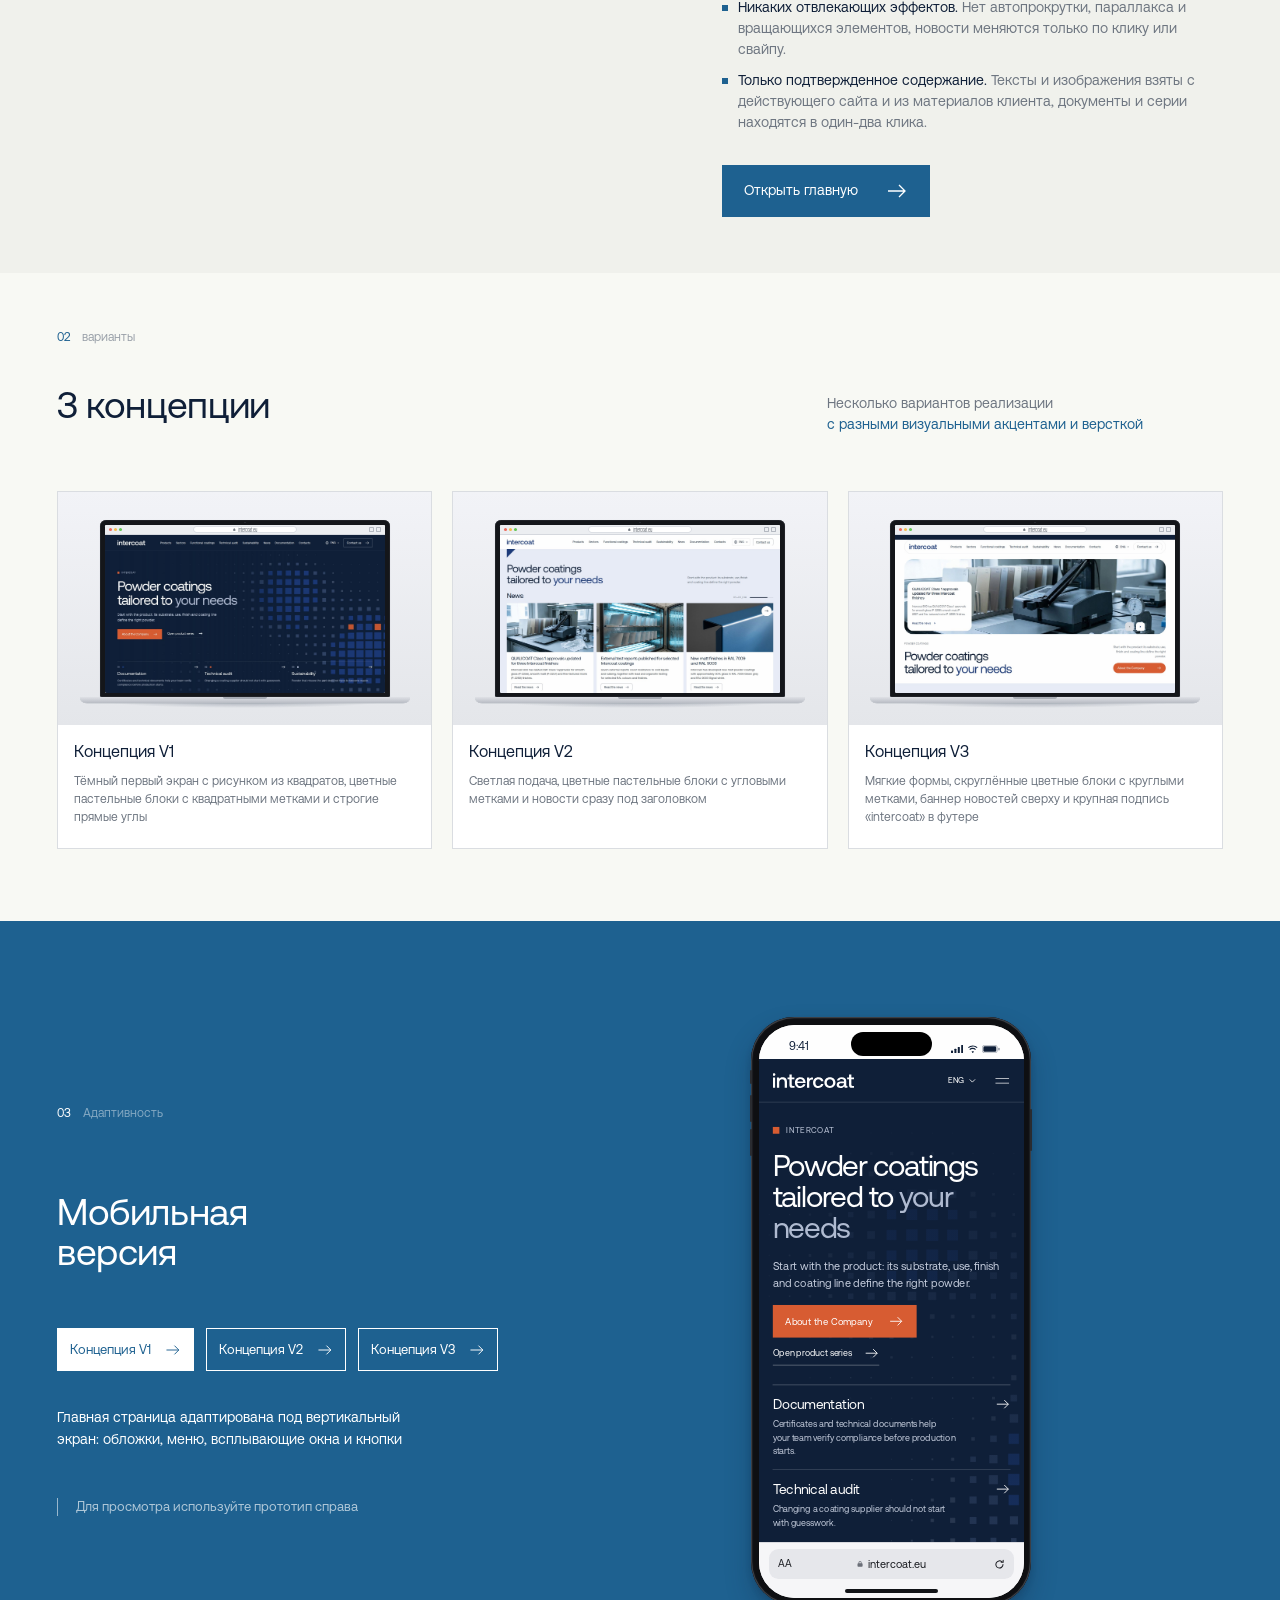
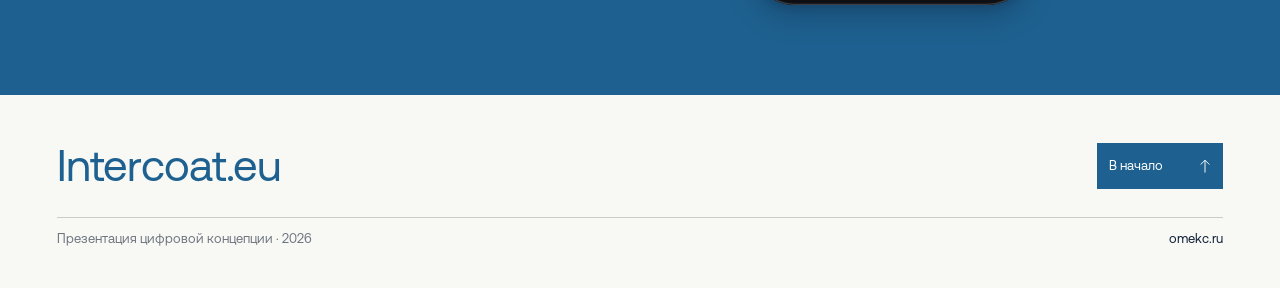
==== commit eda01251: "Intercoat concepts preview" ====
--- a/index.html
+++ b/index.html
@@ -1,7 +1,7 @@
 <!doctype html>
 <html lang="ru"><head><meta charset="utf-8"><meta name="viewport" content="width=device-width,initial-scale=1">
 <title>Дизайн-концепции веб-сайта Intercoat.eu</title><meta name="description" content="Три концепции главной страницы Intercoat.eu: первый экран, варианты и мобильная версия.">
-<link rel="preload" href="fonts/aeonikpro-regular.otf?v=1792137927" as="font" type="font/otf" crossorigin><link rel="stylesheet" href="preview.css?v=1792137927"></head>
+<link rel="preload" href="fonts/aeonikpro-regular.otf?v=1792142865" as="font" type="font/otf" crossorigin><link rel="stylesheet" href="preview.css?v=1792142865"></head>
 <body id="top">
 <!-- MOTION: на странице нет автоматической анимации. Прокрутка к блокам плавная и отключается при reduce-motion; наведение меняет только цвет; в телефоне прокручивается настоящая страница выбранной концепции. -->
 <header class="top"><div class="bar"><a class="brand" href="#top" aria-label="Intercoat, в начало"><i class="logo"></i><span class="sub">Концепции</span></a>
@@ -9,11 +9,11 @@
 <main>
 <section class="hero"><div class="in"><div class="hero-row"><h1>Дизайн-концепции<br>веб-сайта <span>Intercoat.eu</span></h1><p>Четкий, ясный, промышленный и надежный образ бренда intercoat в веб-пространстве</p></div>
 <a class="down" href="#home" aria-label="К разделу «Главная»"><svg class="arr" viewBox="0 0 16 22" width="16" height="22" fill="none" aria-hidden="true"><path d="M8 2v17M2 13l6 6 6-6" stroke="currentColor" stroke-width="1.3"/></svg></a>
-<div class="scene hero-scene"><div class="dev laptop"><div class="lid"><i class="cam"></i><div class="scr"><div class="chrome"><span class="tl"><i></i><i></i><i></i></span><span class="url"><svg viewBox="0 0 12 14" aria-hidden="true"><path fill="currentColor" d="M3 6V4.5a3 3 0 0 1 6 0V6h.5A1.5 1.5 0 0 1 11 7.5v4A1.5 1.5 0 0 1 9.5 13h-7A1.5 1.5 0 0 1 1 11.5v-4A1.5 1.5 0 0 1 2.5 6H3Zm1.5 0h3V4.5a1.5 1.5 0 0 0-3 0V6Z"/></svg><em>intercoat.eu</em></span><span class="chrome-r"><i></i><i></i></span></div><img src="assets/s_d1.jpg?v=1792137927" alt="Первый экран концепции V1" width="1440" height="810" loading="lazy"></div></div><div class="base"><i></i></div></div><div class="dev phone "><div class="body"><i class="sbtn s1"></i><i class="sbtn s2"></i><i class="sbtn s3"></i><i class="sbtn s4"></i><div class="scr" style="--sb:#0f1f38;--sbt:#ffffff"><div class="status"><span class="time">9:41</span><i class="island"></i><span class="sys"><svg viewBox="0 0 18 12" aria-hidden="true"><rect x="0" y="8" width="3" height="4" rx=".8"/><rect x="5" y="5.5" width="3" height="6.5" rx=".8"/><rect x="10" y="3" width="3" height="9" rx=".8"/><rect x="15" y="0" width="3" height="12" rx=".8"/></svg><svg viewBox="0 0 17 12" aria-hidden="true"><path d="M8.5 2.2c2.3 0 4.4.9 6 2.4l1-1.1A10.4 10.4 0 0 0 8.5.6C5.7.6 3.2 1.7 1.5 3.5l1 1.1a8.8 8.8 0 0 1 6-2.4Zm0 3.6c1.4 0 2.6.5 3.6 1.4l1-1.1A7.3 7.3 0 0 0 8.5 4.2c-1.9 0-3.7.7-5 1.9l1 1.1c1-.9 2.2-1.4 4-1.4Zm0 3.5c.7 0 1.3.2 1.8.7L8.5 12 6.7 10c.5-.5 1.1-.7 1.8-.7Z"/></svg><svg viewBox="0 0 27 12" aria-hidden="true"><rect x=".5" y=".5" width="22" height="11" rx="3.2" fill="none" stroke="currentColor" opacity=".45"/><rect x="2" y="2" width="19" height="8" rx="2"/><rect x="24" y="4" width="2" height="4" rx="1" opacity=".5"/></svg></span></div><img src="assets/s_m1.jpg?v=1792137927" alt="Мобильная версия концепции V1" width="390" height="711"><div class="safari"><div class="addr"><span class="aa">AA</span><span class="u"><svg viewBox="0 0 12 14" aria-hidden="true"><path fill="currentColor" d="M3 6V4.5a3 3 0 0 1 6 0V6h.5A1.5 1.5 0 0 1 11 7.5v4A1.5 1.5 0 0 1 9.5 13h-7A1.5 1.5 0 0 1 1 11.5v-4A1.5 1.5 0 0 1 2.5 6H3Zm1.5 0h3V4.5a1.5 1.5 0 0 0-3 0V6Z"/></svg><em>intercoat.eu</em></span><svg class="rl" viewBox="0 0 14 14" aria-hidden="true"><path fill="none" stroke="currentColor" stroke-width="1.3" stroke-linecap="round" d="M11.6 7a4.6 4.6 0 1 1-1.4-3.3M11.8 1.6v2.5H9.3"/></svg></div><i class="home"></i></div></div></div></div></div></div></section>
+<div class="scene hero-scene"><div class="dev laptop"><div class="lid"><i class="cam"></i><div class="scr"><div class="chrome"><span class="tl"><i></i><i></i><i></i></span><span class="url"><svg viewBox="0 0 12 14" aria-hidden="true"><path fill="currentColor" d="M3 6V4.5a3 3 0 0 1 6 0V6h.5A1.5 1.5 0 0 1 11 7.5v4A1.5 1.5 0 0 1 9.5 13h-7A1.5 1.5 0 0 1 1 11.5v-4A1.5 1.5 0 0 1 2.5 6H3Zm1.5 0h3V4.5a1.5 1.5 0 0 0-3 0V6Z"/></svg><em>intercoat.eu</em></span><span class="chrome-r"><i></i><i></i></span></div><img src="assets/s_d1.jpg?v=1792142865" alt="Первый экран концепции V1" width="1440" height="810" loading="lazy"></div></div><div class="base"><i></i></div></div><div class="dev phone "><div class="body"><i class="sbtn s1"></i><i class="sbtn s2"></i><i class="sbtn s3"></i><i class="sbtn s4"></i><div class="scr" style="--sb:#0f1f38;--sbt:#ffffff"><div class="status"><span class="time">9:41</span><i class="island"></i><span class="sys"><svg viewBox="0 0 18 12" aria-hidden="true"><rect x="0" y="8" width="3" height="4" rx=".8"/><rect x="5" y="5.5" width="3" height="6.5" rx=".8"/><rect x="10" y="3" width="3" height="9" rx=".8"/><rect x="15" y="0" width="3" height="12" rx=".8"/></svg><svg viewBox="0 0 17 12" aria-hidden="true"><path d="M8.5 2.2c2.3 0 4.4.9 6 2.4l1-1.1A10.4 10.4 0 0 0 8.5.6C5.7.6 3.2 1.7 1.5 3.5l1 1.1a8.8 8.8 0 0 1 6-2.4Zm0 3.6c1.4 0 2.6.5 3.6 1.4l1-1.1A7.3 7.3 0 0 0 8.5 4.2c-1.9 0-3.7.7-5 1.9l1 1.1c1-.9 2.2-1.4 4-1.4Zm0 3.5c.7 0 1.3.2 1.8.7L8.5 12 6.7 10c.5-.5 1.1-.7 1.8-.7Z"/></svg><svg viewBox="0 0 27 12" aria-hidden="true"><rect x=".5" y=".5" width="22" height="11" rx="3.2" fill="none" stroke="currentColor" opacity=".45"/><rect x="2" y="2" width="19" height="8" rx="2"/><rect x="24" y="4" width="2" height="4" rx="1" opacity=".5"/></svg></span></div><img src="assets/s_m1.jpg?v=1792142865" alt="Мобильная версия концепции V1" width="390" height="711"><div class="safari"><div class="addr"><span class="aa">AA</span><span class="u"><svg viewBox="0 0 12 14" aria-hidden="true"><path fill="currentColor" d="M3 6V4.5a3 3 0 0 1 6 0V6h.5A1.5 1.5 0 0 1 11 7.5v4A1.5 1.5 0 0 1 9.5 13h-7A1.5 1.5 0 0 1 1 11.5v-4A1.5 1.5 0 0 1 2.5 6H3Zm1.5 0h3V4.5a1.5 1.5 0 0 0-3 0V6Z"/></svg><em>intercoat.eu</em></span><svg class="rl" viewBox="0 0 14 14" aria-hidden="true"><path fill="none" stroke="currentColor" stroke-width="1.3" stroke-linecap="round" d="M11.6 7a4.6 4.6 0 1 1-1.4-3.3M11.8 1.6v2.5H9.3"/></svg></div><i class="home"></i></div></div></div></div></div></div></section>
 
 <section class="s01" id="home"><div class="in s01-grid">
 <div class="s01-l"><div class="lbl"><b>01</b><span>Главная</span></div><h2>Новая главная</h2>
-<a class="frame" href="c1/index.html" target="_blank" rel="noopener" aria-label="Открыть главную, концепция V1"><img src="assets/v1.jpg?v=1792137927" alt="Главная страница, концепция V1" width="1440" height="900" loading="lazy"></a></div>
+<a class="frame" href="c1/index.html" target="_blank" rel="noopener" aria-label="Открыть главную, концепция V1"><img src="assets/v1.jpg?v=1792142865" alt="Главная страница, концепция V1" width="1440" height="900" loading="lazy"></a></div>
 <div class="s01-r"><p class="s01-sub"><span>Точный и четкий</span> дизайн отражающий ключевые принципы компании</p>
 <div class="why"><div class="why-i"><h3>Европейский и современный</h3>
 <p>Дизайн основан на анализе главных страниц <a href="https://www.ineos.com/" target="_blank" rel="noopener">INEOS</a>, <a href="https://www.ppg.com/en-US" target="_blank" rel="noopener">PPG</a> и <a href="https://www.jotun.com/ww-en" target="_blank" rel="noopener">Jotun</a>. INEOS был предложен клиентом как ориентир по характеру подачи: это пример сдержанной и ясной коммуникации крупной промышленной компании. PPG и Jotun выбраны как близкие Intercoat по отрасли производители красок и защитных покрытий.</p>
@@ -25,7 +25,7 @@
 
 <section class="s02" id="variants"><div class="in"><div class="lbl"><b>02</b><span>варианты</span></div>
 <div class="head"><h2>3 концепции</h2><p>Несколько вариантов реализации<br><span>с разными визуальными акцентами и версткой</span></p></div>
-<div class="cards"><a class="card" href="c1/index.html" target="_blank" rel="noopener"><div class="card-scene"><div class="dev laptop"><div class="lid"><i class="cam"></i><div class="scr"><div class="chrome"><span class="tl"><i></i><i></i><i></i></span><span class="url"><svg viewBox="0 0 12 14" aria-hidden="true"><path fill="currentColor" d="M3 6V4.5a3 3 0 0 1 6 0V6h.5A1.5 1.5 0 0 1 11 7.5v4A1.5 1.5 0 0 1 9.5 13h-7A1.5 1.5 0 0 1 1 11.5v-4A1.5 1.5 0 0 1 2.5 6H3Zm1.5 0h3V4.5a1.5 1.5 0 0 0-3 0V6Z"/></svg><em>intercoat.eu</em></span><span class="chrome-r"><i></i><i></i></span></div><img src="assets/s_d1.jpg?v=1792137927" alt="Первый экран концепции V1" width="1440" height="810" loading="lazy"></div></div><div class="base"><i></i></div></div></div><div class="card-tx"><h3>Концепция V1</h3><p>Тёмный первый экран с рисунком из квадратов, цветные пастельные блоки с квадратными метками и строгие прямые углы</p></div></a><a class="card" href="c2/index.html" target="_blank" rel="noopener"><div class="card-scene"><div class="dev laptop"><div class="lid"><i class="cam"></i><div class="scr"><div class="chrome"><span class="tl"><i></i><i></i><i></i></span><span class="url"><svg viewBox="0 0 12 14" aria-hidden="true"><path fill="currentColor" d="M3 6V4.5a3 3 0 0 1 6 0V6h.5A1.5 1.5 0 0 1 11 7.5v4A1.5 1.5 0 0 1 9.5 13h-7A1.5 1.5 0 0 1 1 11.5v-4A1.5 1.5 0 0 1 2.5 6H3Zm1.5 0h3V4.5a1.5 1.5 0 0 0-3 0V6Z"/></svg><em>intercoat.eu</em></span><span class="chrome-r"><i></i><i></i></span></div><img src="assets/s_d2.jpg?v=1792137927" alt="Первый экран концепции V2" width="1440" height="810" loading="lazy"></div></div><div class="base"><i></i></div></div></div><div class="card-tx"><h3>Концепция V2</h3><p>Светлая подача, цветные пастельные блоки с угловыми метками и новости сразу под заголовком</p></div></a><a class="card" href="c3/index.html" target="_blank" rel="noopener"><div class="card-scene"><div class="dev laptop"><div class="lid"><i class="cam"></i><div class="scr"><div class="chrome"><span class="tl"><i></i><i></i><i></i></span><span class="url"><svg viewBox="0 0 12 14" aria-hidden="true"><path fill="currentColor" d="M3 6V4.5a3 3 0 0 1 6 0V6h.5A1.5 1.5 0 0 1 11 7.5v4A1.5 1.5 0 0 1 9.5 13h-7A1.5 1.5 0 0 1 1 11.5v-4A1.5 1.5 0 0 1 2.5 6H3Zm1.5 0h3V4.5a1.5 1.5 0 0 0-3 0V6Z"/></svg><em>intercoat.eu</em></span><span class="chrome-r"><i></i><i></i></span></div><img src="assets/s_d3.jpg?v=1792137927" alt="Первый экран концепции V3" width="1440" height="810" loading="lazy"></div></div><div class="base"><i></i></div></div></div><div class="card-tx"><h3>Концепция V3</h3><p>Мягкие формы, скруглённые цветные блоки с круглыми метками, баннер новостей сверху и крупная подпись «intercoat» в футере</p></div></a></div></div></section>
+<div class="cards"><a class="card" href="c1/index.html" target="_blank" rel="noopener"><div class="card-scene"><div class="dev laptop"><div class="lid"><i class="cam"></i><div class="scr"><div class="chrome"><span class="tl"><i></i><i></i><i></i></span><span class="url"><svg viewBox="0 0 12 14" aria-hidden="true"><path fill="currentColor" d="M3 6V4.5a3 3 0 0 1 6 0V6h.5A1.5 1.5 0 0 1 11 7.5v4A1.5 1.5 0 0 1 9.5 13h-7A1.5 1.5 0 0 1 1 11.5v-4A1.5 1.5 0 0 1 2.5 6H3Zm1.5 0h3V4.5a1.5 1.5 0 0 0-3 0V6Z"/></svg><em>intercoat.eu</em></span><span class="chrome-r"><i></i><i></i></span></div><img src="assets/s_d1.jpg?v=1792142865" alt="Первый экран концепции V1" width="1440" height="810" loading="lazy"></div></div><div class="base"><i></i></div></div></div><div class="card-tx"><h3>Концепция V1</h3><p>Тёмный первый экран с рисунком из квадратов, цветные пастельные блоки с квадратными метками и строгие прямые углы</p></div></a><a class="card" href="c2/index.html" target="_blank" rel="noopener"><div class="card-scene"><div class="dev laptop"><div class="lid"><i class="cam"></i><div class="scr"><div class="chrome"><span class="tl"><i></i><i></i><i></i></span><span class="url"><svg viewBox="0 0 12 14" aria-hidden="true"><path fill="currentColor" d="M3 6V4.5a3 3 0 0 1 6 0V6h.5A1.5 1.5 0 0 1 11 7.5v4A1.5 1.5 0 0 1 9.5 13h-7A1.5 1.5 0 0 1 1 11.5v-4A1.5 1.5 0 0 1 2.5 6H3Zm1.5 0h3V4.5a1.5 1.5 0 0 0-3 0V6Z"/></svg><em>intercoat.eu</em></span><span class="chrome-r"><i></i><i></i></span></div><img src="assets/s_d2.jpg?v=1792142865" alt="Первый экран концепции V2" width="1440" height="810" loading="lazy"></div></div><div class="base"><i></i></div></div></div><div class="card-tx"><h3>Концепция V2</h3><p>Светлая подача, цветные пастельные блоки с угловыми метками и новости сразу под заголовком</p></div></a><a class="card" href="c3/index.html" target="_blank" rel="noopener"><div class="card-scene"><div class="dev laptop"><div class="lid"><i class="cam"></i><div class="scr"><div class="chrome"><span class="tl"><i></i><i></i><i></i></span><span class="url"><svg viewBox="0 0 12 14" aria-hidden="true"><path fill="currentColor" d="M3 6V4.5a3 3 0 0 1 6 0V6h.5A1.5 1.5 0 0 1 11 7.5v4A1.5 1.5 0 0 1 9.5 13h-7A1.5 1.5 0 0 1 1 11.5v-4A1.5 1.5 0 0 1 2.5 6H3Zm1.5 0h3V4.5a1.5 1.5 0 0 0-3 0V6Z"/></svg><em>intercoat.eu</em></span><span class="chrome-r"><i></i><i></i></span></div><img src="assets/s_d3.jpg?v=1792142865" alt="Первый экран концепции V3" width="1440" height="810" loading="lazy"></div></div><div class="base"><i></i></div></div></div><div class="card-tx"><h3>Концепция V3</h3><p>Мягкие формы, скруглённые цветные блоки с круглыми метками, баннер новостей сверху и крупная подпись «intercoat» в футере</p></div></a></div></div></section>
 
 <section class="s03" id="mobile"><div class="in"><div class="mob-txt"><div class="lbl"><b>03</b><span>Адаптивность</span></div><h2>Мобильная<br>версия</h2>
 <div class="tabs" role="tablist" aria-label="Концепция в телефоне"><button class="on" role="tab" aria-selected="true" data-c="1" type="button">Концепция V1<svg class="arr" viewBox="0 0 22 16" width="22" height="16" fill="none" aria-hidden="true"><path d="M2 8h17M13 2l6 6-6 6" stroke="currentColor" stroke-width="1.3"/></svg></button><button role="tab" aria-selected="false" data-c="2" type="button">Концепция V2<svg class="arr" viewBox="0 0 22 16" width="22" height="16" fill="none" aria-hidden="true"><path d="M2 8h17M13 2l6 6-6 6" stroke="currentColor" stroke-width="1.3"/></svg></button><button role="tab" aria-selected="false" data-c="3" type="button">Концепция V3<svg class="arr" viewBox="0 0 22 16" width="22" height="16" fill="none" aria-hidden="true"><path d="M2 8h17M13 2l6 6-6 6" stroke="currentColor" stroke-width="1.3"/></svg></button></div>
@@ -33,4 +33,4 @@
 <div class="mob-dev"><div class="dev phone live-phone"><div class="body"><i class="sbtn s1"></i><i class="sbtn s2"></i><i class="sbtn s3"></i><i class="sbtn s4"></i><div class="scr" style="--sb:#fefefe;--sbt:#0F1F38"><div class="status"><span class="time">9:41</span><i class="island"></i><span class="sys"><svg viewBox="0 0 18 12" aria-hidden="true"><rect x="0" y="8" width="3" height="4" rx=".8"/><rect x="5" y="5.5" width="3" height="6.5" rx=".8"/><rect x="10" y="3" width="3" height="9" rx=".8"/><rect x="15" y="0" width="3" height="12" rx=".8"/></svg><svg viewBox="0 0 17 12" aria-hidden="true"><path d="M8.5 2.2c2.3 0 4.4.9 6 2.4l1-1.1A10.4 10.4 0 0 0 8.5.6C5.7.6 3.2 1.7 1.5 3.5l1 1.1a8.8 8.8 0 0 1 6-2.4Zm0 3.6c1.4 0 2.6.5 3.6 1.4l1-1.1A7.3 7.3 0 0 0 8.5 4.2c-1.9 0-3.7.7-5 1.9l1 1.1c1-.9 2.2-1.4 4-1.4Zm0 3.5c.7 0 1.3.2 1.8.7L8.5 12 6.7 10c.5-.5 1.1-.7 1.8-.7Z"/></svg><svg viewBox="0 0 27 12" aria-hidden="true"><rect x=".5" y=".5" width="22" height="11" rx="3.2" fill="none" stroke="currentColor" opacity=".45"/><rect x="2" y="2" width="19" height="8" rx="2"/><rect x="24" y="4" width="2" height="4" rx="1" opacity=".5"/></svg></span></div><div class="vp"><iframe id="live" src="c1/index.html" title="Мобильная версия концепции" loading="lazy" width="390" height="711"></iframe></div><div class="safari"><div class="addr"><span class="aa">AA</span><span class="u"><svg viewBox="0 0 12 14" aria-hidden="true"><path fill="currentColor" d="M3 6V4.5a3 3 0 0 1 6 0V6h.5A1.5 1.5 0 0 1 11 7.5v4A1.5 1.5 0 0 1 9.5 13h-7A1.5 1.5 0 0 1 1 11.5v-4A1.5 1.5 0 0 1 2.5 6H3Zm1.5 0h3V4.5a1.5 1.5 0 0 0-3 0V6Z"/></svg><em>intercoat.eu</em></span><svg class="rl" viewBox="0 0 14 14" aria-hidden="true"><path fill="none" stroke="currentColor" stroke-width="1.3" stroke-linecap="round" d="M11.6 7a4.6 4.6 0 1 1-1.4-3.3M11.8 1.6v2.5H9.3"/></svg></div><i class="home"></i></div></div></div></div></div></div></section>
 </main>
 <footer class="foot"><div class="in"><div class="foot-row"><span class="wm">Intercoat.eu</span><a class="up" href="#top">В начало<svg class="arr" viewBox="0 0 16 22" width="16" height="22" fill="none" aria-hidden="true"><path d="M8 20V3M2 9l6-6 6 6" stroke="currentColor" stroke-width="1.3"/></svg></a></div><div class="foot-bot"><span>Презентация цифровой концепции · 2026</span><a href="https://omekc.ru" target="_blank" rel="noopener">omekc.ru</a></div></div></footer>
-<script src="preview.js?v=1792137927"></script></body></html>+<script src="preview.js?v=1792142865"></script></body></html>
--- a/preview.css
+++ b/preview.css
@@ -42,7 +42,7 @@
 .phone .rl{width:calc(16*var(--u));height:calc(16*var(--u));color:#1b1d22;margin-left:calc(8*var(--u))}
 .phone .home{position:absolute;left:50%;bottom:calc(8*var(--u));width:calc(138*var(--u));height:calc(5*var(--u));margin-left:calc(-69*var(--u));border-radius:calc(3*var(--u));background:#111317}@font-face{font-family:"Aeonik Pro";src:url(fonts/aeonikpro-regular.otf) format("opentype");font-weight:400;font-style:normal;font-display:swap}
 *{box-sizing:border-box;margin:0;padding:0;font-synthesis:none}
-:root{--blue:#1C6496;--navy:#0F1F38;--g:#6E7681;--line:#E4E6E5;--bg:#F8F9F4;--bg2:#F0F1EC;--pad:clamp(20px,4.45vw,96px)}
+:root{--blue:#1E6190;--navy:#0F1F38;--g:#6E7681;--line:#E4E6E5;--bg:#F8F9F4;--bg2:#F0F1EC;--pad:clamp(20px,4.45vw,96px)}
 html{background:#F8F9F4;overscroll-behavior-y:none}
 html{scroll-behavior:smooth;scroll-padding-top:70px}
 @media (prefers-reduced-motion:reduce){html{scroll-behavior:auto}}
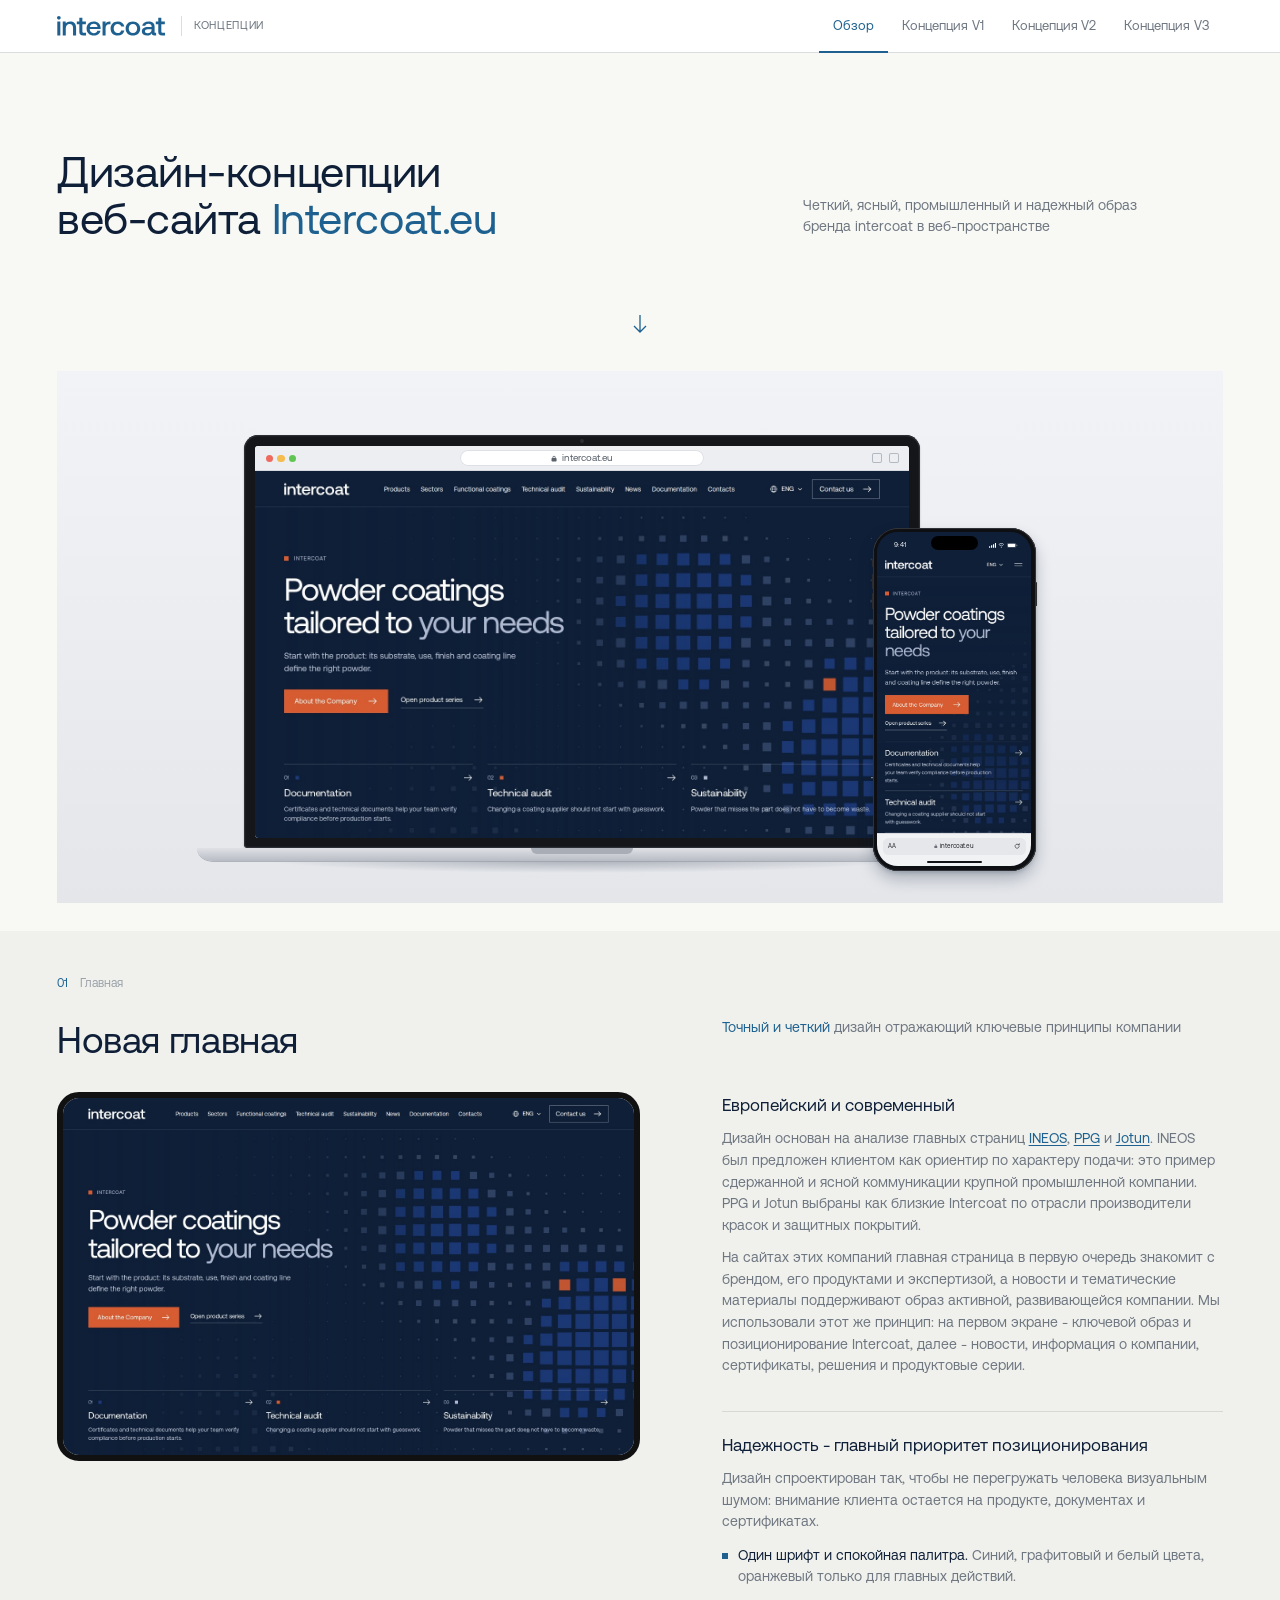
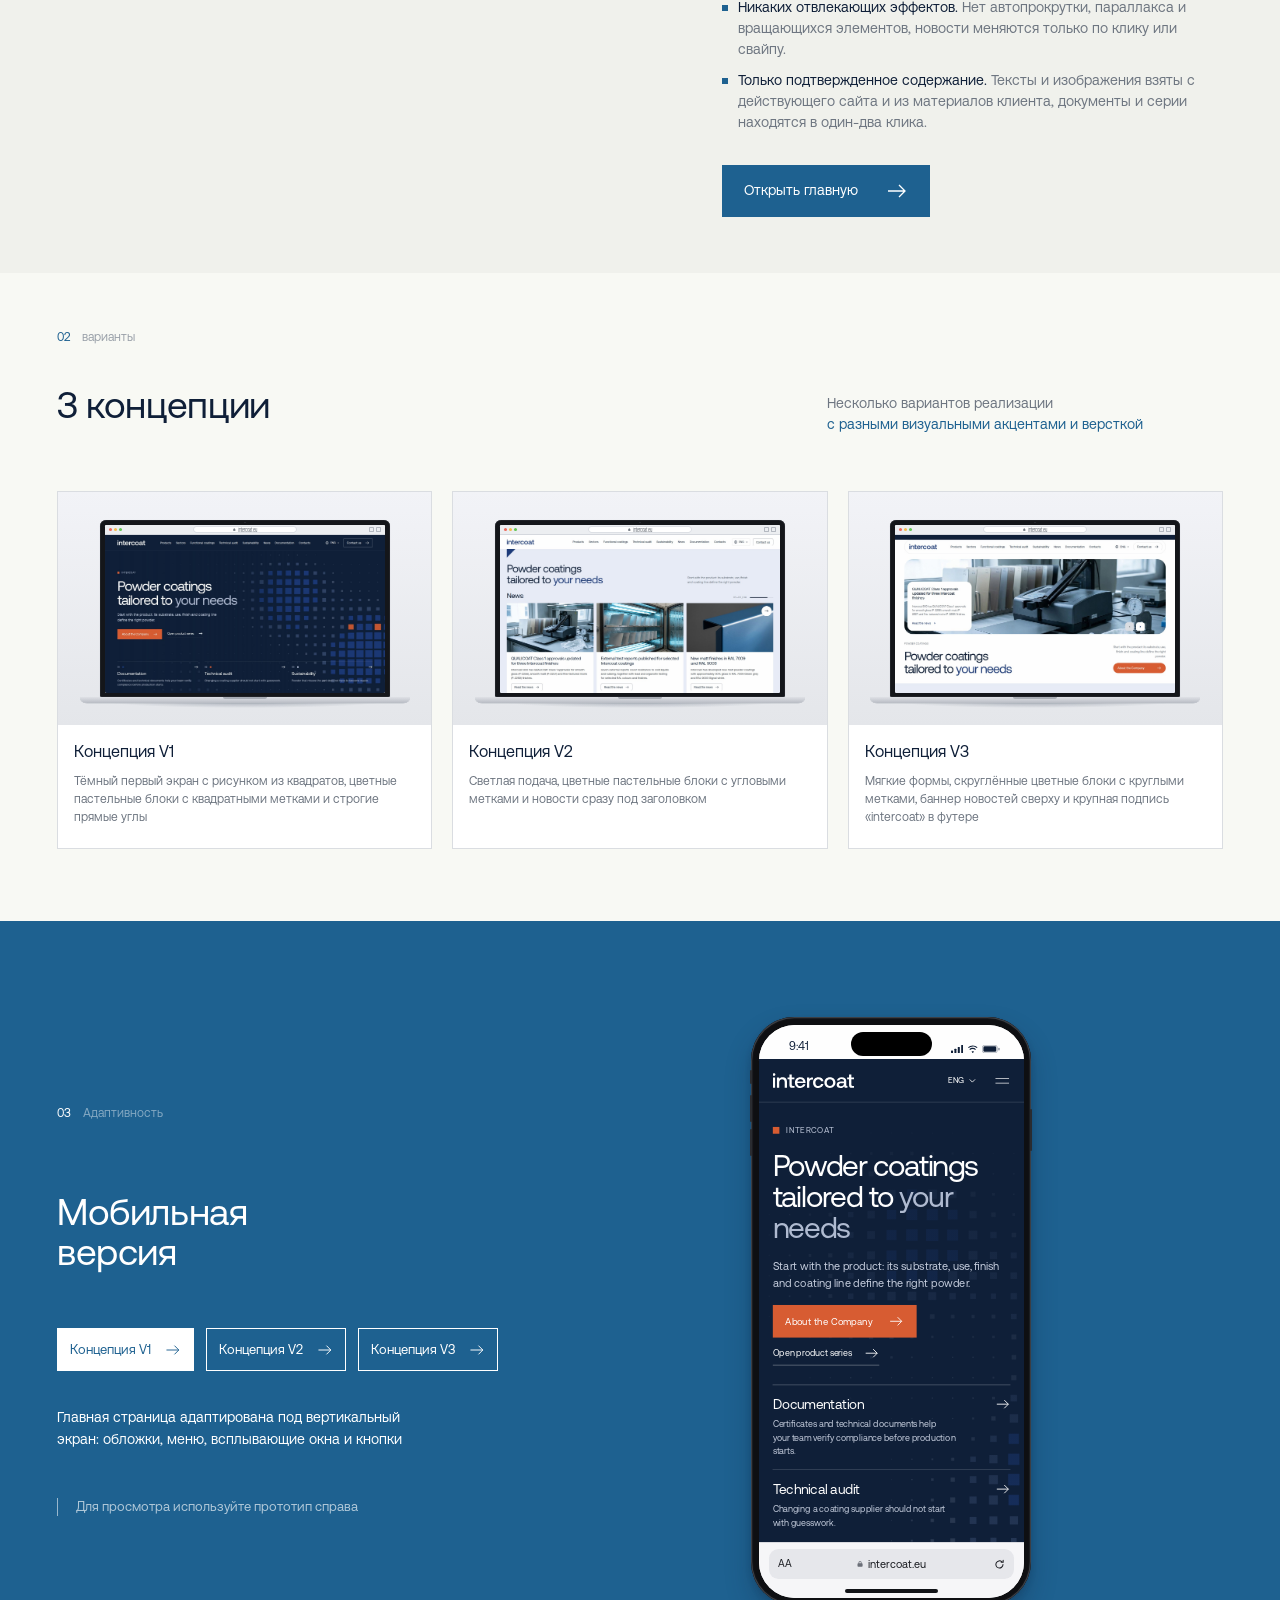
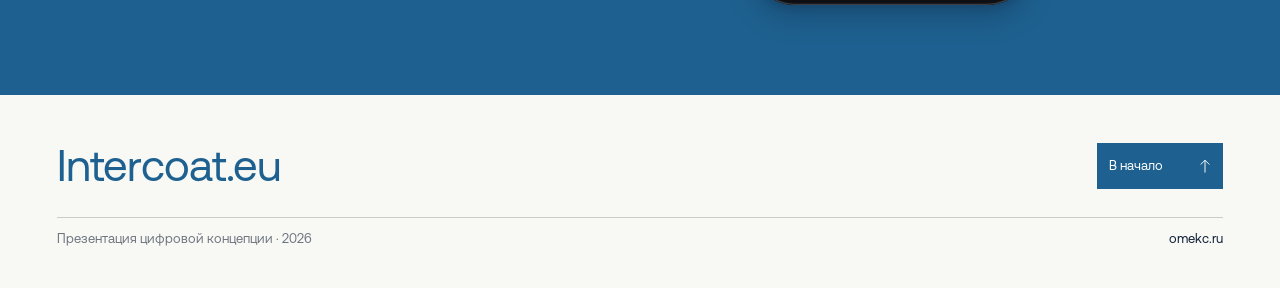
==== commit 322446ff: "Intercoat concepts preview" ====
--- a/index.html
+++ b/index.html
@@ -1,7 +1,7 @@
 <!doctype html>
 <html lang="ru"><head><meta charset="utf-8"><meta name="viewport" content="width=device-width,initial-scale=1">
 <title>Дизайн-концепции веб-сайта Intercoat.eu</title><meta name="description" content="Три концепции главной страницы Intercoat.eu: первый экран, варианты и мобильная версия.">
-<link rel="preload" href="fonts/aeonikpro-regular.otf?v=1792142865" as="font" type="font/otf" crossorigin><link rel="stylesheet" href="preview.css?v=1792142865"></head>
+<link rel="preload" href="fonts/aeonikpro-regular.otf?v=1792143735" as="font" type="font/otf" crossorigin><link rel="stylesheet" href="preview.css?v=1792143735"></head>
 <body id="top">
 <!-- MOTION: на странице нет автоматической анимации. Прокрутка к блокам плавная и отключается при reduce-motion; наведение меняет только цвет; в телефоне прокручивается настоящая страница выбранной концепции. -->
 <header class="top"><div class="bar"><a class="brand" href="#top" aria-label="Intercoat, в начало"><i class="logo"></i><span class="sub">Концепции</span></a>
@@ -9,11 +9,11 @@
 <main>
 <section class="hero"><div class="in"><div class="hero-row"><h1>Дизайн-концепции<br>веб-сайта <span>Intercoat.eu</span></h1><p>Четкий, ясный, промышленный и надежный образ бренда intercoat в веб-пространстве</p></div>
 <a class="down" href="#home" aria-label="К разделу «Главная»"><svg class="arr" viewBox="0 0 16 22" width="16" height="22" fill="none" aria-hidden="true"><path d="M8 2v17M2 13l6 6 6-6" stroke="currentColor" stroke-width="1.3"/></svg></a>
-<div class="scene hero-scene"><div class="dev laptop"><div class="lid"><i class="cam"></i><div class="scr"><div class="chrome"><span class="tl"><i></i><i></i><i></i></span><span class="url"><svg viewBox="0 0 12 14" aria-hidden="true"><path fill="currentColor" d="M3 6V4.5a3 3 0 0 1 6 0V6h.5A1.5 1.5 0 0 1 11 7.5v4A1.5 1.5 0 0 1 9.5 13h-7A1.5 1.5 0 0 1 1 11.5v-4A1.5 1.5 0 0 1 2.5 6H3Zm1.5 0h3V4.5a1.5 1.5 0 0 0-3 0V6Z"/></svg><em>intercoat.eu</em></span><span class="chrome-r"><i></i><i></i></span></div><img src="assets/s_d1.jpg?v=1792142865" alt="Первый экран концепции V1" width="1440" height="810" loading="lazy"></div></div><div class="base"><i></i></div></div><div class="dev phone "><div class="body"><i class="sbtn s1"></i><i class="sbtn s2"></i><i class="sbtn s3"></i><i class="sbtn s4"></i><div class="scr" style="--sb:#0f1f38;--sbt:#ffffff"><div class="status"><span class="time">9:41</span><i class="island"></i><span class="sys"><svg viewBox="0 0 18 12" aria-hidden="true"><rect x="0" y="8" width="3" height="4" rx=".8"/><rect x="5" y="5.5" width="3" height="6.5" rx=".8"/><rect x="10" y="3" width="3" height="9" rx=".8"/><rect x="15" y="0" width="3" height="12" rx=".8"/></svg><svg viewBox="0 0 17 12" aria-hidden="true"><path d="M8.5 2.2c2.3 0 4.4.9 6 2.4l1-1.1A10.4 10.4 0 0 0 8.5.6C5.7.6 3.2 1.7 1.5 3.5l1 1.1a8.8 8.8 0 0 1 6-2.4Zm0 3.6c1.4 0 2.6.5 3.6 1.4l1-1.1A7.3 7.3 0 0 0 8.5 4.2c-1.9 0-3.7.7-5 1.9l1 1.1c1-.9 2.2-1.4 4-1.4Zm0 3.5c.7 0 1.3.2 1.8.7L8.5 12 6.7 10c.5-.5 1.1-.7 1.8-.7Z"/></svg><svg viewBox="0 0 27 12" aria-hidden="true"><rect x=".5" y=".5" width="22" height="11" rx="3.2" fill="none" stroke="currentColor" opacity=".45"/><rect x="2" y="2" width="19" height="8" rx="2"/><rect x="24" y="4" width="2" height="4" rx="1" opacity=".5"/></svg></span></div><img src="assets/s_m1.jpg?v=1792142865" alt="Мобильная версия концепции V1" width="390" height="711"><div class="safari"><div class="addr"><span class="aa">AA</span><span class="u"><svg viewBox="0 0 12 14" aria-hidden="true"><path fill="currentColor" d="M3 6V4.5a3 3 0 0 1 6 0V6h.5A1.5 1.5 0 0 1 11 7.5v4A1.5 1.5 0 0 1 9.5 13h-7A1.5 1.5 0 0 1 1 11.5v-4A1.5 1.5 0 0 1 2.5 6H3Zm1.5 0h3V4.5a1.5 1.5 0 0 0-3 0V6Z"/></svg><em>intercoat.eu</em></span><svg class="rl" viewBox="0 0 14 14" aria-hidden="true"><path fill="none" stroke="currentColor" stroke-width="1.3" stroke-linecap="round" d="M11.6 7a4.6 4.6 0 1 1-1.4-3.3M11.8 1.6v2.5H9.3"/></svg></div><i class="home"></i></div></div></div></div></div></div></section>
+<div class="scene hero-scene"><div class="dev laptop"><div class="lid"><i class="cam"></i><div class="scr"><div class="chrome"><span class="tl"><i></i><i></i><i></i></span><span class="url"><svg viewBox="0 0 12 14" aria-hidden="true"><path fill="currentColor" d="M3 6V4.5a3 3 0 0 1 6 0V6h.5A1.5 1.5 0 0 1 11 7.5v4A1.5 1.5 0 0 1 9.5 13h-7A1.5 1.5 0 0 1 1 11.5v-4A1.5 1.5 0 0 1 2.5 6H3Zm1.5 0h3V4.5a1.5 1.5 0 0 0-3 0V6Z"/></svg><em>intercoat.eu</em></span><span class="chrome-r"><i></i><i></i></span></div><img src="assets/s_d1.jpg?v=1792143735" alt="Первый экран концепции V1" width="1440" height="810" loading="lazy"></div></div><div class="base"><i></i></div></div><div class="dev phone "><div class="body"><i class="sbtn s1"></i><i class="sbtn s2"></i><i class="sbtn s3"></i><i class="sbtn s4"></i><div class="scr" style="--sb:#0f1f38;--sbt:#ffffff"><div class="status"><span class="time">9:41</span><i class="island"></i><span class="sys"><svg viewBox="0 0 18 12" aria-hidden="true"><rect x="0" y="8" width="3" height="4" rx=".8"/><rect x="5" y="5.5" width="3" height="6.5" rx=".8"/><rect x="10" y="3" width="3" height="9" rx=".8"/><rect x="15" y="0" width="3" height="12" rx=".8"/></svg><svg viewBox="0 0 17 12" aria-hidden="true"><path d="M8.5 2.2c2.3 0 4.4.9 6 2.4l1-1.1A10.4 10.4 0 0 0 8.5.6C5.7.6 3.2 1.7 1.5 3.5l1 1.1a8.8 8.8 0 0 1 6-2.4Zm0 3.6c1.4 0 2.6.5 3.6 1.4l1-1.1A7.3 7.3 0 0 0 8.5 4.2c-1.9 0-3.7.7-5 1.9l1 1.1c1-.9 2.2-1.4 4-1.4Zm0 3.5c.7 0 1.3.2 1.8.7L8.5 12 6.7 10c.5-.5 1.1-.7 1.8-.7Z"/></svg><svg viewBox="0 0 27 12" aria-hidden="true"><rect x=".5" y=".5" width="22" height="11" rx="3.2" fill="none" stroke="currentColor" opacity=".45"/><rect x="2" y="2" width="19" height="8" rx="2"/><rect x="24" y="4" width="2" height="4" rx="1" opacity=".5"/></svg></span></div><img src="assets/s_m1.jpg?v=1792143735" alt="Мобильная версия концепции V1" width="390" height="711"><div class="safari"><div class="addr"><span class="aa">AA</span><span class="u"><svg viewBox="0 0 12 14" aria-hidden="true"><path fill="currentColor" d="M3 6V4.5a3 3 0 0 1 6 0V6h.5A1.5 1.5 0 0 1 11 7.5v4A1.5 1.5 0 0 1 9.5 13h-7A1.5 1.5 0 0 1 1 11.5v-4A1.5 1.5 0 0 1 2.5 6H3Zm1.5 0h3V4.5a1.5 1.5 0 0 0-3 0V6Z"/></svg><em>intercoat.eu</em></span><svg class="rl" viewBox="0 0 14 14" aria-hidden="true"><path fill="none" stroke="currentColor" stroke-width="1.3" stroke-linecap="round" d="M11.6 7a4.6 4.6 0 1 1-1.4-3.3M11.8 1.6v2.5H9.3"/></svg></div><i class="home"></i></div></div></div></div></div></div></section>
 
 <section class="s01" id="home"><div class="in s01-grid">
 <div class="s01-l"><div class="lbl"><b>01</b><span>Главная</span></div><h2>Новая главная</h2>
-<a class="frame" href="c1/index.html" target="_blank" rel="noopener" aria-label="Открыть главную, концепция V1"><img src="assets/v1.jpg?v=1792142865" alt="Главная страница, концепция V1" width="1440" height="900" loading="lazy"></a></div>
+<a class="frame" href="c1/index.html" target="_blank" rel="noopener" aria-label="Открыть главную, концепция V1"><img src="assets/v1.jpg?v=1792143735" alt="Главная страница, концепция V1" width="1440" height="900" loading="lazy"></a></div>
 <div class="s01-r"><p class="s01-sub"><span>Точный и четкий</span> дизайн отражающий ключевые принципы компании</p>
 <div class="why"><div class="why-i"><h3>Европейский и современный</h3>
 <p>Дизайн основан на анализе главных страниц <a href="https://www.ineos.com/" target="_blank" rel="noopener">INEOS</a>, <a href="https://www.ppg.com/en-US" target="_blank" rel="noopener">PPG</a> и <a href="https://www.jotun.com/ww-en" target="_blank" rel="noopener">Jotun</a>. INEOS был предложен клиентом как ориентир по характеру подачи: это пример сдержанной и ясной коммуникации крупной промышленной компании. PPG и Jotun выбраны как близкие Intercoat по отрасли производители красок и защитных покрытий.</p>
@@ -25,7 +25,7 @@
 
 <section class="s02" id="variants"><div class="in"><div class="lbl"><b>02</b><span>варианты</span></div>
 <div class="head"><h2>3 концепции</h2><p>Несколько вариантов реализации<br><span>с разными визуальными акцентами и версткой</span></p></div>
-<div class="cards"><a class="card" href="c1/index.html" target="_blank" rel="noopener"><div class="card-scene"><div class="dev laptop"><div class="lid"><i class="cam"></i><div class="scr"><div class="chrome"><span class="tl"><i></i><i></i><i></i></span><span class="url"><svg viewBox="0 0 12 14" aria-hidden="true"><path fill="currentColor" d="M3 6V4.5a3 3 0 0 1 6 0V6h.5A1.5 1.5 0 0 1 11 7.5v4A1.5 1.5 0 0 1 9.5 13h-7A1.5 1.5 0 0 1 1 11.5v-4A1.5 1.5 0 0 1 2.5 6H3Zm1.5 0h3V4.5a1.5 1.5 0 0 0-3 0V6Z"/></svg><em>intercoat.eu</em></span><span class="chrome-r"><i></i><i></i></span></div><img src="assets/s_d1.jpg?v=1792142865" alt="Первый экран концепции V1" width="1440" height="810" loading="lazy"></div></div><div class="base"><i></i></div></div></div><div class="card-tx"><h3>Концепция V1</h3><p>Тёмный первый экран с рисунком из квадратов, цветные пастельные блоки с квадратными метками и строгие прямые углы</p></div></a><a class="card" href="c2/index.html" target="_blank" rel="noopener"><div class="card-scene"><div class="dev laptop"><div class="lid"><i class="cam"></i><div class="scr"><div class="chrome"><span class="tl"><i></i><i></i><i></i></span><span class="url"><svg viewBox="0 0 12 14" aria-hidden="true"><path fill="currentColor" d="M3 6V4.5a3 3 0 0 1 6 0V6h.5A1.5 1.5 0 0 1 11 7.5v4A1.5 1.5 0 0 1 9.5 13h-7A1.5 1.5 0 0 1 1 11.5v-4A1.5 1.5 0 0 1 2.5 6H3Zm1.5 0h3V4.5a1.5 1.5 0 0 0-3 0V6Z"/></svg><em>intercoat.eu</em></span><span class="chrome-r"><i></i><i></i></span></div><img src="assets/s_d2.jpg?v=1792142865" alt="Первый экран концепции V2" width="1440" height="810" loading="lazy"></div></div><div class="base"><i></i></div></div></div><div class="card-tx"><h3>Концепция V2</h3><p>Светлая подача, цветные пастельные блоки с угловыми метками и новости сразу под заголовком</p></div></a><a class="card" href="c3/index.html" target="_blank" rel="noopener"><div class="card-scene"><div class="dev laptop"><div class="lid"><i class="cam"></i><div class="scr"><div class="chrome"><span class="tl"><i></i><i></i><i></i></span><span class="url"><svg viewBox="0 0 12 14" aria-hidden="true"><path fill="currentColor" d="M3 6V4.5a3 3 0 0 1 6 0V6h.5A1.5 1.5 0 0 1 11 7.5v4A1.5 1.5 0 0 1 9.5 13h-7A1.5 1.5 0 0 1 1 11.5v-4A1.5 1.5 0 0 1 2.5 6H3Zm1.5 0h3V4.5a1.5 1.5 0 0 0-3 0V6Z"/></svg><em>intercoat.eu</em></span><span class="chrome-r"><i></i><i></i></span></div><img src="assets/s_d3.jpg?v=1792142865" alt="Первый экран концепции V3" width="1440" height="810" loading="lazy"></div></div><div class="base"><i></i></div></div></div><div class="card-tx"><h3>Концепция V3</h3><p>Мягкие формы, скруглённые цветные блоки с круглыми метками, баннер новостей сверху и крупная подпись «intercoat» в футере</p></div></a></div></div></section>
+<div class="cards"><a class="card" href="c1/index.html" target="_blank" rel="noopener"><div class="card-scene"><div class="dev laptop"><div class="lid"><i class="cam"></i><div class="scr"><div class="chrome"><span class="tl"><i></i><i></i><i></i></span><span class="url"><svg viewBox="0 0 12 14" aria-hidden="true"><path fill="currentColor" d="M3 6V4.5a3 3 0 0 1 6 0V6h.5A1.5 1.5 0 0 1 11 7.5v4A1.5 1.5 0 0 1 9.5 13h-7A1.5 1.5 0 0 1 1 11.5v-4A1.5 1.5 0 0 1 2.5 6H3Zm1.5 0h3V4.5a1.5 1.5 0 0 0-3 0V6Z"/></svg><em>intercoat.eu</em></span><span class="chrome-r"><i></i><i></i></span></div><img src="assets/s_d1.jpg?v=1792143735" alt="Первый экран концепции V1" width="1440" height="810" loading="lazy"></div></div><div class="base"><i></i></div></div></div><div class="card-tx"><h3>Концепция V1</h3><p>Тёмный первый экран с рисунком из квадратов, цветные пастельные блоки с квадратными метками и строгие прямые углы</p></div></a><a class="card" href="c2/index.html" target="_blank" rel="noopener"><div class="card-scene"><div class="dev laptop"><div class="lid"><i class="cam"></i><div class="scr"><div class="chrome"><span class="tl"><i></i><i></i><i></i></span><span class="url"><svg viewBox="0 0 12 14" aria-hidden="true"><path fill="currentColor" d="M3 6V4.5a3 3 0 0 1 6 0V6h.5A1.5 1.5 0 0 1 11 7.5v4A1.5 1.5 0 0 1 9.5 13h-7A1.5 1.5 0 0 1 1 11.5v-4A1.5 1.5 0 0 1 2.5 6H3Zm1.5 0h3V4.5a1.5 1.5 0 0 0-3 0V6Z"/></svg><em>intercoat.eu</em></span><span class="chrome-r"><i></i><i></i></span></div><img src="assets/s_d2.jpg?v=1792143735" alt="Первый экран концепции V2" width="1440" height="810" loading="lazy"></div></div><div class="base"><i></i></div></div></div><div class="card-tx"><h3>Концепция V2</h3><p>Светлая подача, цветные пастельные блоки с угловыми метками и новости сразу под заголовком</p></div></a><a class="card" href="c3/index.html" target="_blank" rel="noopener"><div class="card-scene"><div class="dev laptop"><div class="lid"><i class="cam"></i><div class="scr"><div class="chrome"><span class="tl"><i></i><i></i><i></i></span><span class="url"><svg viewBox="0 0 12 14" aria-hidden="true"><path fill="currentColor" d="M3 6V4.5a3 3 0 0 1 6 0V6h.5A1.5 1.5 0 0 1 11 7.5v4A1.5 1.5 0 0 1 9.5 13h-7A1.5 1.5 0 0 1 1 11.5v-4A1.5 1.5 0 0 1 2.5 6H3Zm1.5 0h3V4.5a1.5 1.5 0 0 0-3 0V6Z"/></svg><em>intercoat.eu</em></span><span class="chrome-r"><i></i><i></i></span></div><img src="assets/s_d3.jpg?v=1792143735" alt="Первый экран концепции V3" width="1440" height="810" loading="lazy"></div></div><div class="base"><i></i></div></div></div><div class="card-tx"><h3>Концепция V3</h3><p>Мягкие формы, скруглённые цветные блоки с круглыми метками, баннер новостей сверху и крупная подпись «intercoat» в футере</p></div></a></div></div></section>
 
 <section class="s03" id="mobile"><div class="in"><div class="mob-txt"><div class="lbl"><b>03</b><span>Адаптивность</span></div><h2>Мобильная<br>версия</h2>
 <div class="tabs" role="tablist" aria-label="Концепция в телефоне"><button class="on" role="tab" aria-selected="true" data-c="1" type="button">Концепция V1<svg class="arr" viewBox="0 0 22 16" width="22" height="16" fill="none" aria-hidden="true"><path d="M2 8h17M13 2l6 6-6 6" stroke="currentColor" stroke-width="1.3"/></svg></button><button role="tab" aria-selected="false" data-c="2" type="button">Концепция V2<svg class="arr" viewBox="0 0 22 16" width="22" height="16" fill="none" aria-hidden="true"><path d="M2 8h17M13 2l6 6-6 6" stroke="currentColor" stroke-width="1.3"/></svg></button><button role="tab" aria-selected="false" data-c="3" type="button">Концепция V3<svg class="arr" viewBox="0 0 22 16" width="22" height="16" fill="none" aria-hidden="true"><path d="M2 8h17M13 2l6 6-6 6" stroke="currentColor" stroke-width="1.3"/></svg></button></div>
@@ -33,4 +33,4 @@
 <div class="mob-dev"><div class="dev phone live-phone"><div class="body"><i class="sbtn s1"></i><i class="sbtn s2"></i><i class="sbtn s3"></i><i class="sbtn s4"></i><div class="scr" style="--sb:#fefefe;--sbt:#0F1F38"><div class="status"><span class="time">9:41</span><i class="island"></i><span class="sys"><svg viewBox="0 0 18 12" aria-hidden="true"><rect x="0" y="8" width="3" height="4" rx=".8"/><rect x="5" y="5.5" width="3" height="6.5" rx=".8"/><rect x="10" y="3" width="3" height="9" rx=".8"/><rect x="15" y="0" width="3" height="12" rx=".8"/></svg><svg viewBox="0 0 17 12" aria-hidden="true"><path d="M8.5 2.2c2.3 0 4.4.9 6 2.4l1-1.1A10.4 10.4 0 0 0 8.5.6C5.7.6 3.2 1.7 1.5 3.5l1 1.1a8.8 8.8 0 0 1 6-2.4Zm0 3.6c1.4 0 2.6.5 3.6 1.4l1-1.1A7.3 7.3 0 0 0 8.5 4.2c-1.9 0-3.7.7-5 1.9l1 1.1c1-.9 2.2-1.4 4-1.4Zm0 3.5c.7 0 1.3.2 1.8.7L8.5 12 6.7 10c.5-.5 1.1-.7 1.8-.7Z"/></svg><svg viewBox="0 0 27 12" aria-hidden="true"><rect x=".5" y=".5" width="22" height="11" rx="3.2" fill="none" stroke="currentColor" opacity=".45"/><rect x="2" y="2" width="19" height="8" rx="2"/><rect x="24" y="4" width="2" height="4" rx="1" opacity=".5"/></svg></span></div><div class="vp"><iframe id="live" src="c1/index.html" title="Мобильная версия концепции" loading="lazy" width="390" height="711"></iframe></div><div class="safari"><div class="addr"><span class="aa">AA</span><span class="u"><svg viewBox="0 0 12 14" aria-hidden="true"><path fill="currentColor" d="M3 6V4.5a3 3 0 0 1 6 0V6h.5A1.5 1.5 0 0 1 11 7.5v4A1.5 1.5 0 0 1 9.5 13h-7A1.5 1.5 0 0 1 1 11.5v-4A1.5 1.5 0 0 1 2.5 6H3Zm1.5 0h3V4.5a1.5 1.5 0 0 0-3 0V6Z"/></svg><em>intercoat.eu</em></span><svg class="rl" viewBox="0 0 14 14" aria-hidden="true"><path fill="none" stroke="currentColor" stroke-width="1.3" stroke-linecap="round" d="M11.6 7a4.6 4.6 0 1 1-1.4-3.3M11.8 1.6v2.5H9.3"/></svg></div><i class="home"></i></div></div></div></div></div></div></section>
 </main>
 <footer class="foot"><div class="in"><div class="foot-row"><span class="wm">Intercoat.eu</span><a class="up" href="#top">В начало<svg class="arr" viewBox="0 0 16 22" width="16" height="22" fill="none" aria-hidden="true"><path d="M8 20V3M2 9l6-6 6 6" stroke="currentColor" stroke-width="1.3"/></svg></a></div><div class="foot-bot"><span>Презентация цифровой концепции · 2026</span><a href="https://omekc.ru" target="_blank" rel="noopener">omekc.ru</a></div></div></footer>
-<script src="preview.js?v=1792142865"></script></body></html>+<script src="preview.js?v=1792143735"></script></body></html>
